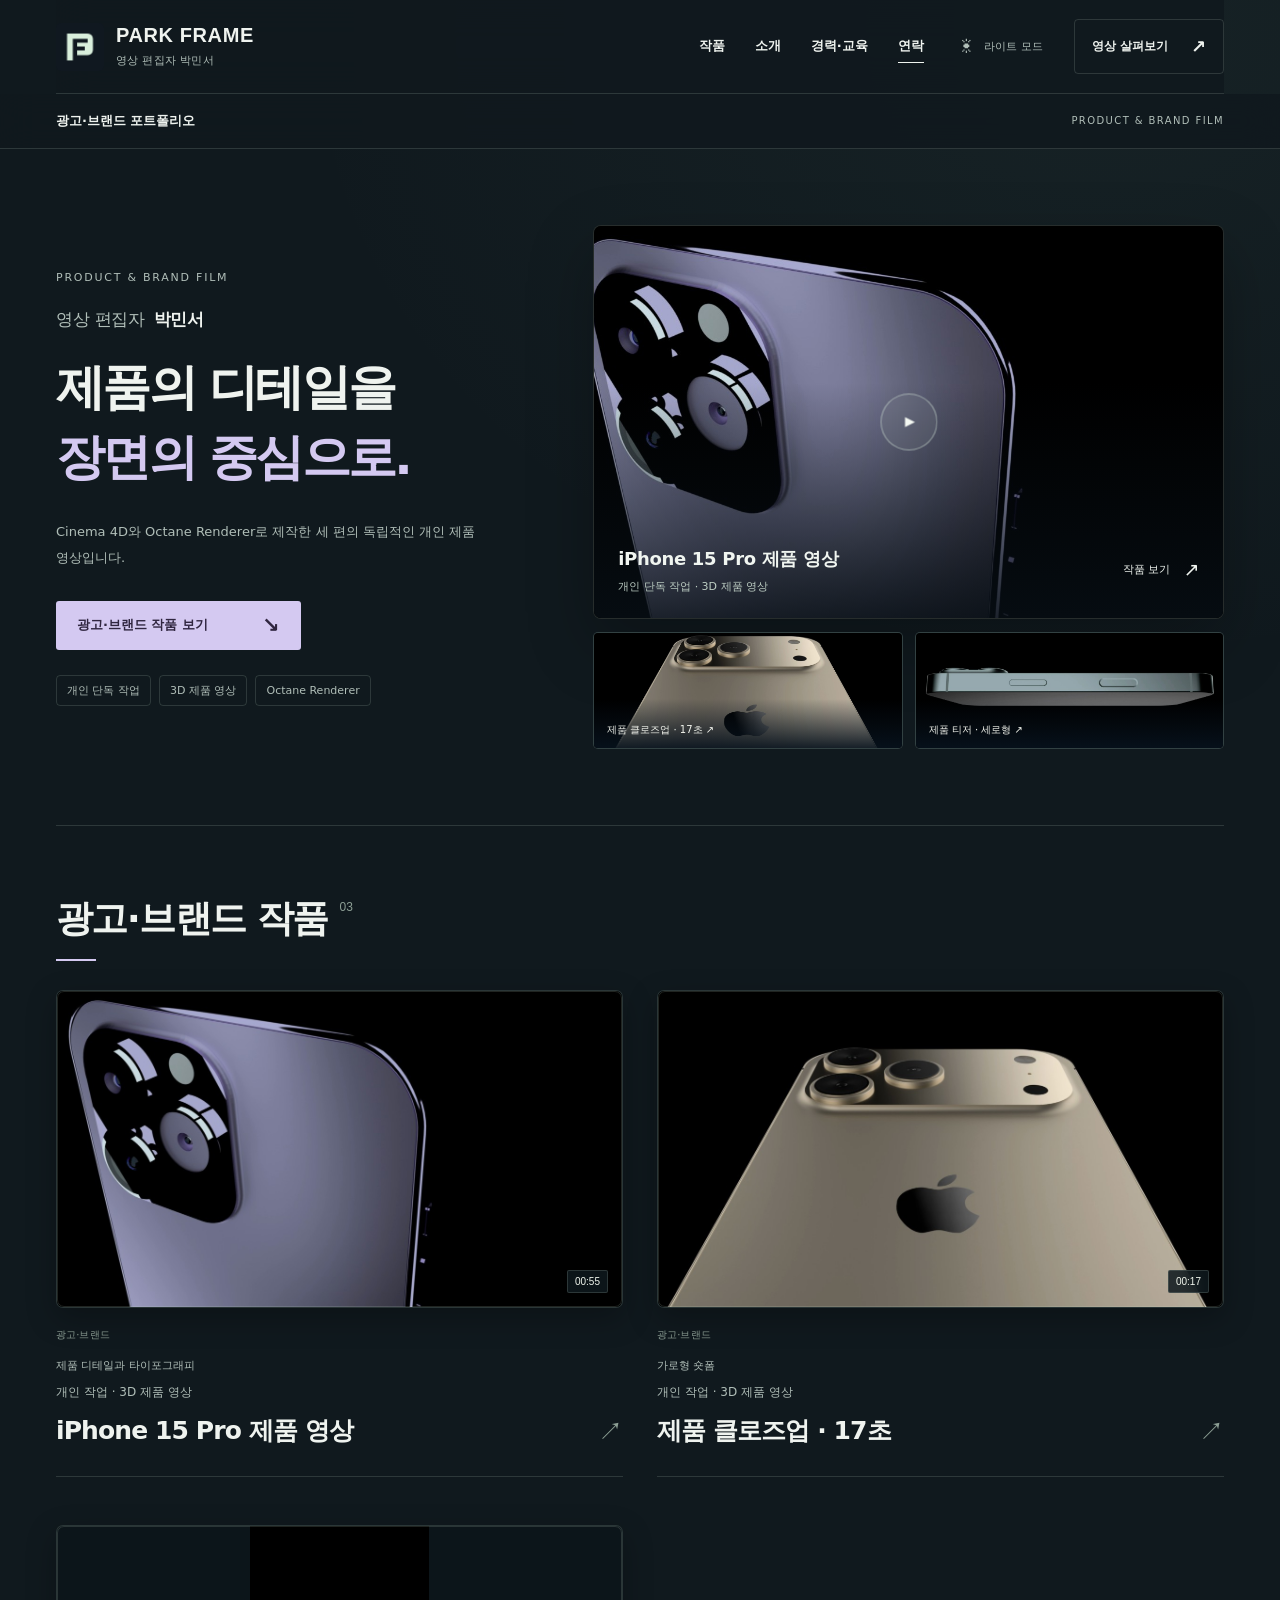
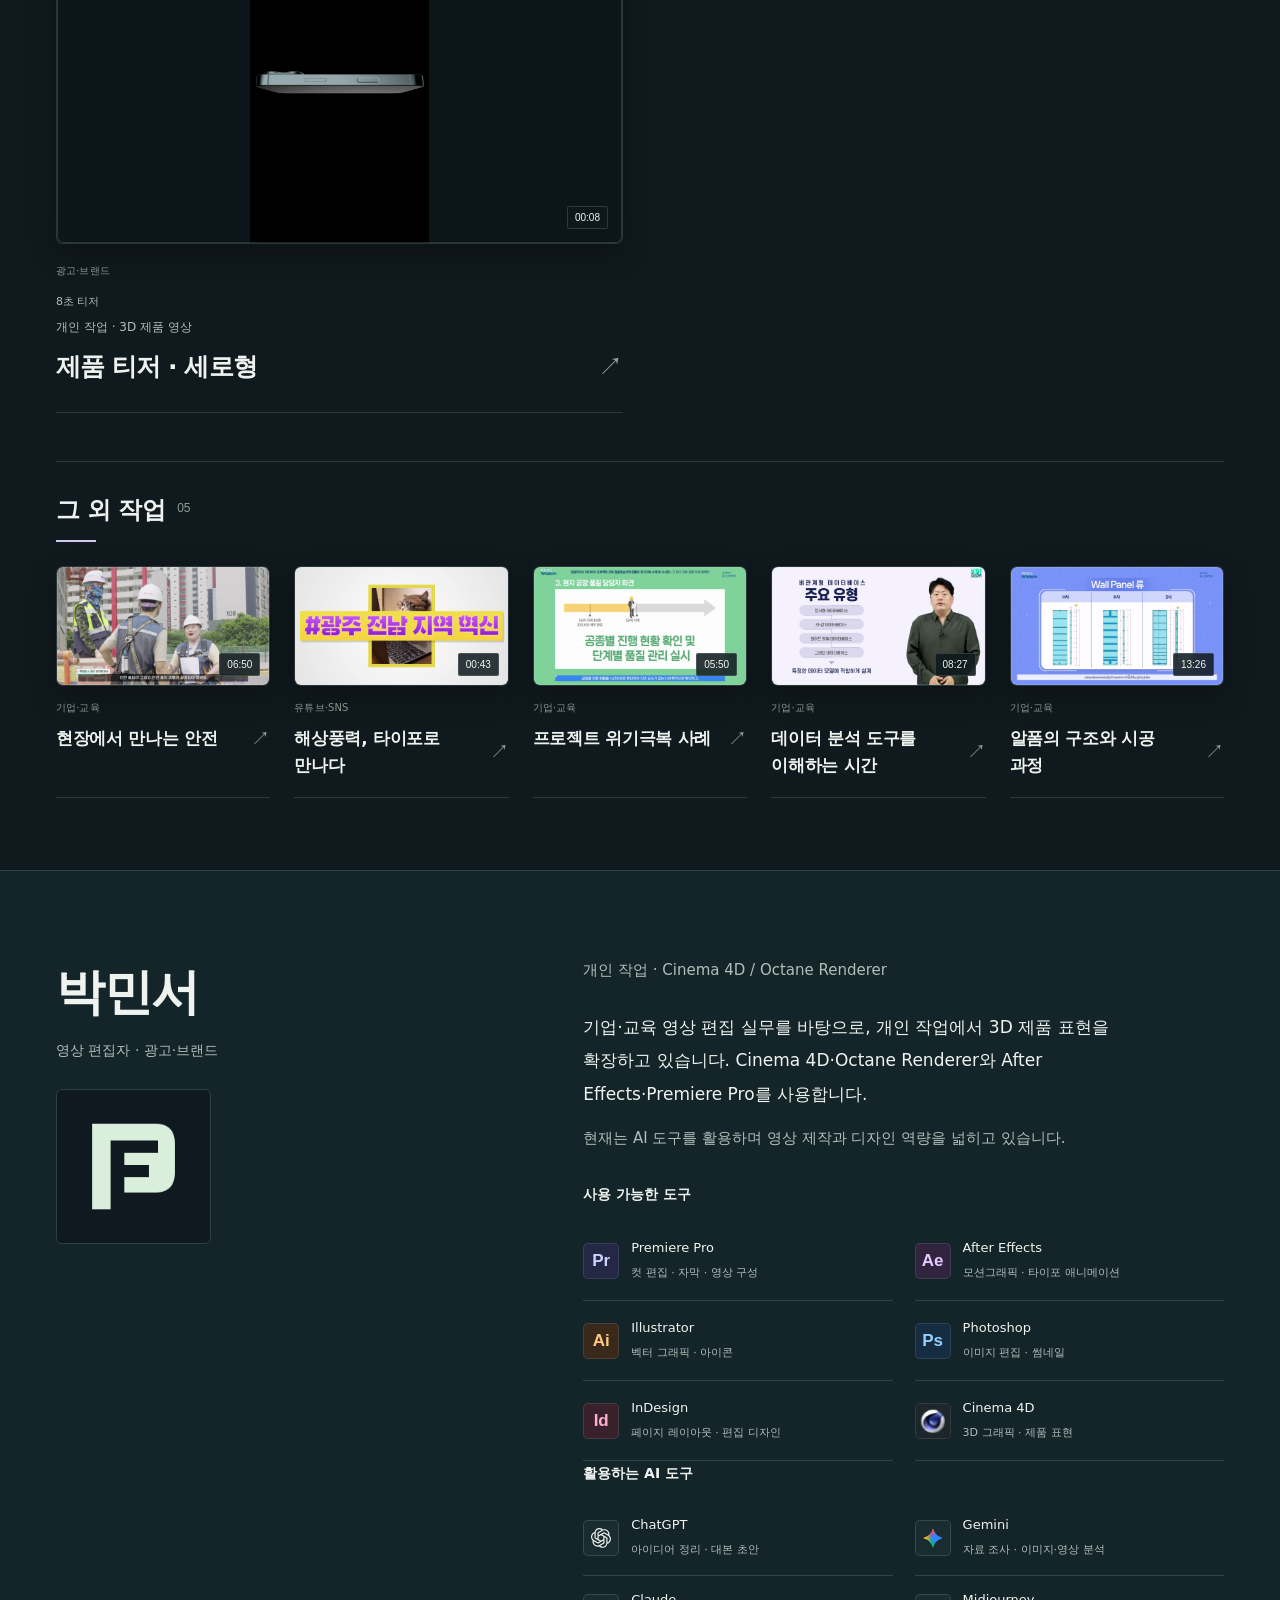
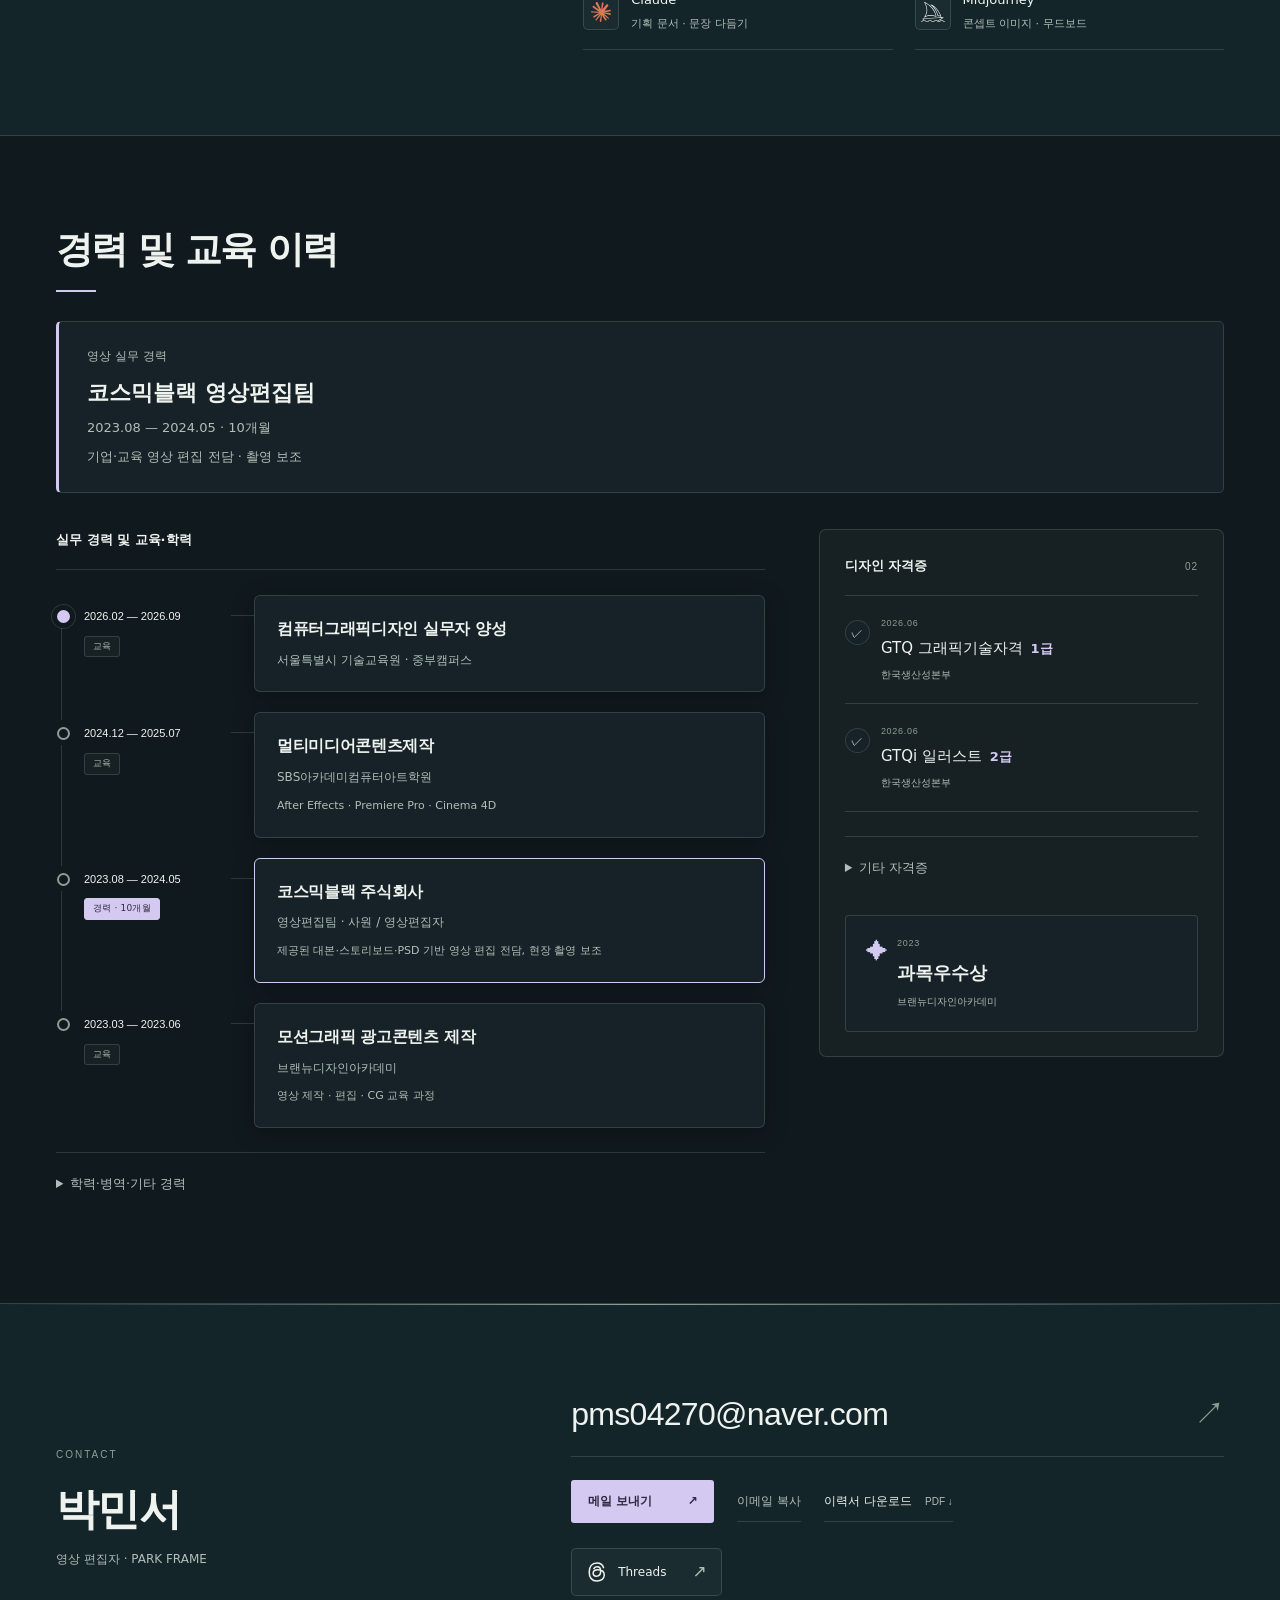
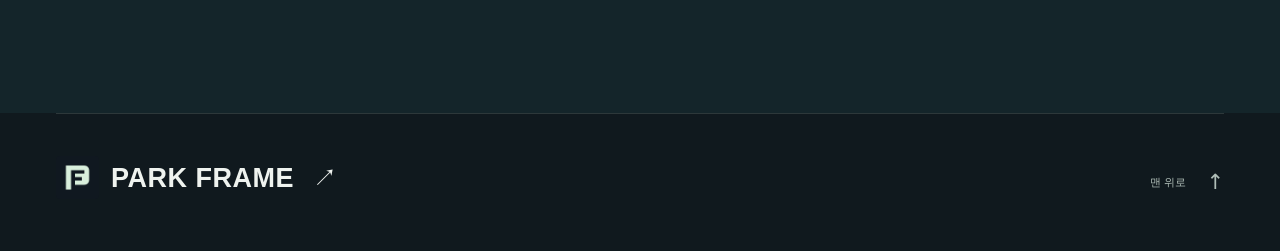
==== brand/index.html @ 66db7e73 "Update focused portfolios and verified media" ====
<!doctype html>
<html lang="ko" data-portfolio="brand">
<head>
  <meta charset="utf-8">
  <meta name="viewport" content="width=device-width,initial-scale=1">
  <meta name="robots" content="noindex,nofollow">
  <meta name="description" content="Cinema 4D와 Octane Renderer로 제작한 세 편의 독립적인 개인 제품 영상입니다.">
  <meta name="theme-color" content="#0e181e">
  <title>박민서 | 광고·브랜드 포트폴리오 — PARK FRAME</title>
  <link rel="icon" type="image/png" href="../assets/park-frame-logo.png">
  <script>
(()=>{try{const saved=localStorage.getItem('park-frame-theme');const theme=saved==='light'||saved==='dark'?saved:"dark";document.documentElement.dataset.theme=theme;document.documentElement.style.colorScheme=theme;}catch{document.documentElement.dataset.theme='dark';}})();
</script>
  <link rel="stylesheet" href="../style.css">
  <script src="../assets/hls.min.js" defer></script>
  
<style>
.edition-bar .shell{display:flex;align-items:center;justify-content:space-between;gap:18px;min-height:54px}.edition-bar strong{font-size:13px}.edition-bar p{margin:0;font-size:10px;letter-spacing:.14em;color:var(--muted)}.edition-bar .filter-row{display:contents}.edition-bar .filter-result{display:none}.edition-eyebrow{font-size:11px;letter-spacing:.16em;color:var(--muted);margin:0 0 18px}.edition-tags{display:flex;flex-wrap:wrap;gap:8px;margin:25px 0 0;padding:0;list-style:none}.edition-tags li{border:1px solid var(--line);border-radius:4px;font-size:11px;padding:5px 10px;color:var(--muted)}.header-cta{white-space:nowrap}
html[data-portfolio="corporate"]{--accent:#b8d8e9;--accent-ink:#19364b}html[data-portfolio="corporate"][data-theme="light"]{--accent:#285b7b;--accent-ink:#fff;--about:#e9eef0;--bg:#f6f7f6;--surface:#edf1f2;--raised:#e2eaed}.edition-corporate .hero{padding-block:64px}.edition-corporate .hero-main{aspect-ratio:16/10}.edition-corporate .hero-strip button{aspect-ratio:2.35}
html[data-portfolio="brand"]{--accent:#d4c9f1;--accent-ink:#302640}html[data-portfolio="brand"][data-theme="light"]{--accent:#61467b;--accent-ink:#fff}.edition-brand .hero{grid-template-columns:.9fr 1.2fr;padding-block:76px}.edition-brand .hero-main{aspect-ratio:16/10}.edition-brand .hero-strip button{aspect-ratio:2.65}.edition-brand .hero-copy h1{font-size:clamp(36px,4vw,62px)}
html[data-portfolio="social"]{--accent:#ffd2b4;--accent-ink:#402b22}html[data-portfolio="social"][data-theme="light"]{--accent:#94451f;--accent-ink:#fff}.edition-social .hero-visual{display:grid;grid-template-columns:minmax(0,1fr) minmax(0,.85fr);align-items:center;gap:18px}.edition-social .hero-main{aspect-ratio:9/16;max-height:590px}.edition-social .hero-image-caption{padding:15px;display:block}.edition-social .film-watch{display:none}.edition-social .hero-strip{display:grid;grid-template-columns:1fr;gap:18px;margin:0}.edition-social .hero-strip button{aspect-ratio:1.15}.edition-social .hero-strip button>span{font-size:11px}.edition-social .hero-copy h1{font-size:clamp(38px,4.3vw,64px)}
@media(max-width:760px){.edition-bar .shell{min-height:48px;gap:10px}.edition-bar strong{font-size:12px}.edition-bar p{font-size:8px;letter-spacing:.05em}.edition-corporate .hero,.edition-brand .hero{grid-template-columns:1fr;padding-block:34px;gap:30px}.edition-brand .hero-copy h1,.edition-social .hero-copy h1{font-size:clamp(33px,8.3vw,52px)}.edition-eyebrow{font-size:9px;margin-bottom:14px;letter-spacing:.1em}.edition-tags{margin-top:20px;gap:6px}.edition-tags li{font-size:10px;padding:4px 8px}.edition-social .hero-visual{gap:12px}.edition-social .hero-main{max-height:470px}.edition-social .hero-strip{gap:12px}.edition-social .hero-main .hero-image-caption #hero-film-title{font-size:13px}.edition-social .hero-main .film-caption-sub{font-size:10px}.edition-social .hero-strip button>span{font-size:10px;padding:9px}.edition-social .hero-image-caption{padding:11px}}

.edition-corporate .works,.edition-brand .works,.edition-social .works{padding-bottom:48px}.other-works{padding-bottom:72px;scroll-margin-top:170px}.other-works .section-heading{border-top:1px solid var(--line);padding-top:30px;margin-bottom:24px}.other-works h2{font-size:24px;letter-spacing:-.6px}.other-grid{display:grid;grid-template-columns:repeat(auto-fit,minmax(180px,1fr));gap:24px}.other-grid .work-card{padding-bottom:18px}.other-grid .card-title-row h3{font-size:17px;letter-spacing:-.3px;line-height:1.6}.other-grid .card-arrow{font-size:19px}.other-grid .card-project-label,.other-grid .card-credit{display:none}.other-grid .card-topline{margin:13px 0 8px}.other-grid .card-tags span{font-size:10px}.other-grid .card-duration{bottom:9px;right:9px}
@media(max-width:760px){.other-works{padding-bottom:44px}.other-works h2{font-size:22px}.other-grid{grid-template-columns:repeat(2,minmax(0,1fr));gap:22px 16px}.other-grid .card-title-row h3{font-size:15px}.other-grid .card-topline{margin-top:10px}.other-grid .card-tags{gap:6px}.other-grid .card-tags span{font-size:10px;letter-spacing:0}.other-grid .card-tags span+span{padding-left:6px}.other-grid .card-duration{font-size:9px;padding:2px 5px}.other-grid .card-watch{font-size:9px;padding:3px 6px;left:7px;bottom:7px}}
</style></head>
<body class="edition-brand">
  <div class="ambient-background" aria-hidden="true"><div class="ambient-glow glow-one"></div><div class="ambient-glow glow-two"></div><div class="background-grid"></div></div>
  <div class="page-progress" aria-hidden="true"></div>
  <a class="skip" href="#works">작품 목록으로 건너뛰기</a>
  <header class="header shell">
    <a class="brand" href="#top" aria-label="박민서 PARK FRAME 처음으로"><img class="brand-logo" src="../assets/park-frame-logo.png" alt="PARK FRAME 로고"><span>PARK FRAME<span class="brand-caption">영상 편집자 박민서</span></span></a>
    <nav aria-label="주 메뉴"><a href="#works">작품</a><a href="#about">소개</a><a href="#journey">경력·교육</a><a class="contact-nav" href="#contact">연락</a></nav>
    <button class="theme-toggle" id="theme-toggle" type="button" aria-label="라이트 모드로 전환" aria-pressed="false"><span class="theme-icon" aria-hidden="true">☀</span><span class="theme-label">라이트 모드</span></button>
    <a class="header-cta" href="#works">영상 살펴보기 <span aria-hidden="true">↗</span></a>
  </header>
  <main id="top">
<div class="audience-selector edition-bar"><div class="shell"><div class="filter-row"><strong>광고·브랜드 포트폴리오</strong><p>PRODUCT & BRAND FILM</p><span class="filter-result" id="filter-result" aria-live="polite" hidden></span></div></div></div>
    <section class="hero shell" aria-labelledby="hero-title">
      <div class="hero-copy">
        <p class="edition-eyebrow">PRODUCT & BRAND FILM</p><p class="creator-name">영상 편집자 <strong>박민서</strong></p>
        <h1 id="hero-title">제품의 디테일을<br><span class="accent">장면의 중심으로.</span></h1>
        <p class="hero-description">Cinema 4D와 Octane Renderer로 제작한 세 편의 독립적인 개인 제품 영상입니다.</p>
        <a class="primary-link" href="#works">광고·브랜드 작품 보기 <span aria-hidden="true">↘</span></a><ul class="edition-tags"><li>개인 단독 작업</li><li>3D 제품 영상</li><li>Octane Renderer</li></ul>
      </div>
      <div class="hero-visual">
        <button class="hero-main open-work" data-work="4" aria-label="iPhone 15 Pro 제품 영상 영상 열기">
          <img src="../assets/work-4.jpg" alt="iPhone 15 Pro 제품 영상 영상의 대표 장면" fetchpriority="high">
          <span class="image-corner tl"></span><span class="image-corner tr"></span><span class="image-corner bl"></span><span class="image-corner br"></span>
          <span class="hero-play" aria-hidden="true">▶</span>
          <span class="hero-image-caption"><span><span id="hero-film-title">iPhone 15 Pro 제품 영상</span><span class="film-caption-sub" id="hero-film-subtitle">개인 단독 작업 · 3D 제품 영상</span></span><span class="film-watch">작품 보기 <span aria-hidden="true">↗</span></span></span>
        </button>
        <div class="hero-strip">
          <button class="open-work" data-work="4" aria-label="iPhone 15 Pro 제품 영상 열기"><img src="../assets/work-4.jpg" alt="iPhone 15 Pro 제품 영상의 대표 장면"><span>iPhone 15 Pro 제품 영상 <span aria-hidden="true">↗</span></span></button>
          <button class="open-work" data-work="2" aria-label="데이터 분석 도구 교육 영상 열기"><img src="../assets/work-2.jpg" alt="강사 옆에 데이터베이스의 주요 유형을 설명하는 그래픽"><span>이해를 돕는 그래픽 <span aria-hidden="true">↗</span></span></button>
        </div>
      </div>
    </section>
    <section id="works" class="works shell" aria-labelledby="works-title">
      <div class="section-heading"><div><h2 id="works-title">작품<span class="heading-count">03</span></h2></div></div>

      <div class="work-grid" id="work-grid"></div>
      <noscript><p>작품 목록과 재생 기능을 이용하려면 브라우저에서 JavaScript를 켜주세요.</p></noscript>
    </section>
    <section id="other-works" class="other-works shell" aria-labelledby="other-title"><div class="section-heading"><h2 id="other-title">그 외 작업<span class="heading-count">05</span></h2></div><div class="other-grid" id="other-grid"></div></section><section class="about" id="about" aria-labelledby="about-title"><div class="shell about-layout"><div><h2 id="about-title">박민서<span class="profile-role">영상 편집자 · 광고·브랜드</span></h2><img class="profile-logo" src="../assets/park-frame-logo.png" alt="PARK FRAME 브랜드 로고"></div><div class="about-right"><p class="experience-label">개인 작업 · Cinema 4D / Octane Renderer</p><p class="profile-introduction">기업·교육 영상 편집 실무를 바탕으로, 개인 작업에서 3D 제품 표현을 확장하고 있습니다. Cinema 4D·Octane Renderer와 After Effects·Premiere Pro를 사용합니다.</p><p class="profile-development">현재는 AI 도구를 활용하며 영상 제작과 디자인 역량을 넓히고 있습니다.</p><div class="about-tool-row"><span>사용 가능한 도구</span></div><ul class="software-list" aria-label="사용 가능한 소프트웨어"><li><span class="software-icon pr" aria-hidden="true">Pr</span><span>Premiere Pro<small>컷 편집 · 자막 · 영상 구성</small></span></li><li><span class="software-icon ae" aria-hidden="true">Ae</span><span>After Effects<small>모션그래픽 · 타이포 애니메이션</small></span></li><li><span class="software-icon ai" aria-hidden="true">Ai</span><span>Illustrator<small>벡터 그래픽 · 아이콘</small></span></li><li><span class="software-icon ps" aria-hidden="true">Ps</span><span>Photoshop<small>이미지 편집 · 썸네일</small></span></li><li><span class="software-icon id" aria-hidden="true">Id</span><span>InDesign<small>페이지 레이아웃 · 편집 디자인</small></span></li><li><span class="software-icon c4d supplied-logo" aria-hidden="true"><img src="../assets/cinema-4d-logo.png" alt=""></span><span>Cinema 4D<small>3D 그래픽 · 제품 표현</small></span></li></ul><div class="about-tool-row"><span>활용하는 AI 도구</span></div><ul class="software-list ai-tools" aria-label="활용하는 AI 도구"><li><span class="software-icon ai-tool-logo openai" aria-hidden="true"><svg aria-hidden="true" focusable="false" fill="currentColor" fill-rule="evenodd" height="1em" style="flex:none;line-height:1" viewBox="0 0 24 24" width="1em" xmlns="http://www.w3.org/2000/svg"><path d="M9.205 8.658v-2.26c0-.19.072-.333.238-.428l4.543-2.616c.619-.357 1.356-.523 2.117-.523 2.854 0 4.662 2.212 4.662 4.566 0 .167 0 .357-.024.547l-4.71-2.759a.797.797 0 00-.856 0l-5.97 3.473zm10.609 8.8V12.06c0-.333-.143-.57-.429-.737l-5.97-3.473 1.95-1.118a.433.433 0 01.476 0l4.543 2.617c1.309.76 2.189 2.378 2.189 3.948 0 1.808-1.07 3.473-2.76 4.163zM7.802 12.703l-1.95-1.142c-.167-.095-.239-.238-.239-.428V5.899c0-2.545 1.95-4.472 4.591-4.472 1 0 1.927.333 2.712.928L8.23 5.067c-.285.166-.428.404-.428.737v6.898zM12 15.128l-2.795-1.57v-3.33L12 8.658l2.795 1.57v3.33L12 15.128zm1.796 7.23c-1 0-1.927-.332-2.712-.927l4.686-2.712c.285-.166.428-.404.428-.737v-6.898l1.974 1.142c.167.095.238.238.238.428v5.233c0 2.545-1.974 4.472-4.614 4.472zm-5.637-5.303l-4.544-2.617c-1.308-.761-2.188-2.378-2.188-3.948A4.482 4.482 0 014.21 6.327v5.423c0 .333.143.571.428.738l5.947 3.449-1.95 1.118a.432.432 0 01-.476 0zm-.262 3.9c-2.688 0-4.662-2.021-4.662-4.519 0-.19.024-.38.047-.57l4.686 2.71c.286.167.571.167.856 0l5.97-3.448v2.26c0 .19-.07.333-.237.428l-4.543 2.616c-.619.357-1.356.523-2.117.523zm5.899 2.83a5.947 5.947 0 005.827-4.756C22.287 18.339 24 15.84 24 13.296c0-1.665-.713-3.282-1.998-4.448.119-.5.19-.999.19-1.498 0-3.401-2.759-5.947-5.946-5.947-.642 0-1.26.095-1.88.31A5.962 5.962 0 0010.205 0a5.947 5.947 0 00-5.827 4.757C1.713 5.447 0 7.945 0 10.49c0 1.666.713 3.283 1.998 4.448-.119.5-.19 1-.19 1.499 0 3.401 2.759 5.946 5.946 5.946.642 0 1.26-.095 1.88-.309a5.96 5.96 0 004.162 1.713z"></path></svg></span><span>ChatGPT<small>아이디어 정리 · 대본 초안</small></span></li><li><span class="software-icon ai-tool-logo gemini-color" aria-hidden="true"><svg aria-hidden="true" focusable="false" height="1em" style="flex:none;line-height:1" viewBox="0 0 24 24" width="1em" xmlns="http://www.w3.org/2000/svg"><path d="M20.616 10.835a14.147 14.147 0 01-4.45-3.001 14.111 14.111 0 01-3.678-6.452.503.503 0 00-.975 0 14.134 14.134 0 01-3.679 6.452 14.155 14.155 0 01-4.45 3.001c-.65.28-1.318.505-2.002.678a.502.502 0 000 .975c.684.172 1.35.397 2.002.677a14.147 14.147 0 014.45 3.001 14.112 14.112 0 013.679 6.453.502.502 0 00.975 0c.172-.685.397-1.351.677-2.003a14.145 14.145 0 013.001-4.45 14.113 14.113 0 016.453-3.678.503.503 0 000-.975 13.245 13.245 0 01-2.003-.678z" fill="#3186FF"></path><path d="M20.616 10.835a14.147 14.147 0 01-4.45-3.001 14.111 14.111 0 01-3.678-6.452.503.503 0 00-.975 0 14.134 14.134 0 01-3.679 6.452 14.155 14.155 0 01-4.45 3.001c-.65.28-1.318.505-2.002.678a.502.502 0 000 .975c.684.172 1.35.397 2.002.677a14.147 14.147 0 014.45 3.001 14.112 14.112 0 013.679 6.453.502.502 0 00.975 0c.172-.685.397-1.351.677-2.003a14.145 14.145 0 013.001-4.45 14.113 14.113 0 016.453-3.678.503.503 0 000-.975 13.245 13.245 0 01-2.003-.678z" fill="url(#lobe-icons-gemini-0-_R_0_)"></path><path d="M20.616 10.835a14.147 14.147 0 01-4.45-3.001 14.111 14.111 0 01-3.678-6.452.503.503 0 00-.975 0 14.134 14.134 0 01-3.679 6.452 14.155 14.155 0 01-4.45 3.001c-.65.28-1.318.505-2.002.678a.502.502 0 000 .975c.684.172 1.35.397 2.002.677a14.147 14.147 0 014.45 3.001 14.112 14.112 0 013.679 6.453.502.502 0 00.975 0c.172-.685.397-1.351.677-2.003a14.145 14.145 0 013.001-4.45 14.113 14.113 0 016.453-3.678.503.503 0 000-.975 13.245 13.245 0 01-2.003-.678z" fill="url(#lobe-icons-gemini-1-_R_0_)"></path><path d="M20.616 10.835a14.147 14.147 0 01-4.45-3.001 14.111 14.111 0 01-3.678-6.452.503.503 0 00-.975 0 14.134 14.134 0 01-3.679 6.452 14.155 14.155 0 01-4.45 3.001c-.65.28-1.318.505-2.002.678a.502.502 0 000 .975c.684.172 1.35.397 2.002.677a14.147 14.147 0 014.45 3.001 14.112 14.112 0 013.679 6.453.502.502 0 00.975 0c.172-.685.397-1.351.677-2.003a14.145 14.145 0 013.001-4.45 14.113 14.113 0 016.453-3.678.503.503 0 000-.975 13.245 13.245 0 01-2.003-.678z" fill="url(#lobe-icons-gemini-2-_R_0_)"></path><defs><linearGradient gradientUnits="userSpaceOnUse" id="lobe-icons-gemini-0-_R_0_" x1="7" x2="11" y1="15.5" y2="12"><stop stop-color="#08B962"></stop><stop offset="1" stop-color="#08B962" stop-opacity="0"></stop></linearGradient><linearGradient gradientUnits="userSpaceOnUse" id="lobe-icons-gemini-1-_R_0_" x1="8" x2="11.5" y1="5.5" y2="11"><stop stop-color="#F94543"></stop><stop offset="1" stop-color="#F94543" stop-opacity="0"></stop></linearGradient><linearGradient gradientUnits="userSpaceOnUse" id="lobe-icons-gemini-2-_R_0_" x1="3.5" x2="17.5" y1="13.5" y2="12"><stop stop-color="#FABC12"></stop><stop offset=".46" stop-color="#FABC12" stop-opacity="0"></stop></linearGradient></defs></svg></span><span>Gemini<small>자료 조사 · 이미지·영상 분석</small></span></li><li><span class="software-icon ai-tool-logo claude-color" aria-hidden="true"><svg aria-hidden="true" focusable="false" height="1em" style="flex:none;line-height:1" viewBox="0 0 24 24" width="1em" xmlns="http://www.w3.org/2000/svg"><path d="M4.709 15.955l4.72-2.647.08-.23-.08-.128H9.2l-.79-.048-2.698-.073-2.339-.097-2.266-.122-.571-.121L0 11.784l.055-.352.48-.321.686.06 1.52.103 2.278.158 1.652.097 2.449.255h.389l.055-.157-.134-.098-.103-.097-2.358-1.596-2.552-1.688-1.336-.972-.724-.491-.364-.462-.158-1.008.656-.722.881.06.225.061.893.686 1.908 1.476 2.491 1.833.365.304.145-.103.019-.073-.164-.274-1.355-2.446-1.446-2.49-.644-1.032-.17-.619a2.97 2.97 0 01-.104-.729L6.283.134 6.696 0l.996.134.42.364.62 1.414 1.002 2.229 1.555 3.03.456.898.243.832.091.255h.158V9.01l.128-1.706.237-2.095.23-2.695.08-.76.376-.91.747-.492.584.28.48.685-.067.444-.286 1.851-.559 2.903-.364 1.942h.212l.243-.242.985-1.306 1.652-2.064.73-.82.85-.904.547-.431h1.033l.76 1.129-.34 1.166-1.064 1.347-.881 1.142-1.264 1.7-.79 1.36.073.11.188-.02 2.856-.606 1.543-.28 1.841-.315.833.388.091.395-.328.807-1.969.486-2.309.462-3.439.813-.042.03.049.061 1.549.146.662.036h1.622l3.02.225.79.522.474.638-.079.485-1.215.62-1.64-.389-3.829-.91-1.312-.329h-.182v.11l1.093 1.068 2.006 1.81 2.509 2.33.127.578-.322.455-.34-.049-2.205-1.657-.851-.747-1.926-1.62h-.128v.17l.444.649 2.345 3.521.122 1.08-.17.353-.608.213-.668-.122-1.374-1.925-1.415-2.167-1.143-1.943-.14.08-.674 7.254-.316.37-.729.28-.607-.461-.322-.747.322-1.476.389-1.924.315-1.53.286-1.9.17-.632-.012-.042-.14.018-1.434 1.967-2.18 2.945-1.726 1.845-.414.164-.717-.37.067-.662.401-.589 2.388-3.036 1.44-1.882.93-1.086-.006-.158h-.055L4.132 18.56l-1.13.146-.487-.456.061-.746.231-.243 1.908-1.312-.006.006z" fill="#D97757" fill-rule="nonzero"></path></svg></span><span>Claude<small>기획 문서 · 문장 다듬기</small></span></li><li><span class="software-icon ai-tool-logo midjourney" aria-hidden="true"><svg aria-hidden="true" focusable="false" fill="currentColor" fill-rule="evenodd" height="1em" style="flex:none;line-height:1" viewBox="0 0 24 24" width="1em" xmlns="http://www.w3.org/2000/svg"><path d="M22.369 17.676c-1.387 1.259-3.17 2.378-5.332 3.417.044.03.086.057.13.083l.018.01.019.012c.216.123.42.184.641.184.222 0 .426-.061.642-.184l.018-.011.019-.011c.14-.084.266-.178.492-.366l.178-.148c.279-.232.426-.342.625-.456.304-.174.612-.266.949-.266.337 0 .645.092.949.266l.023.014c.188.109.334.219.602.442l.178.148c.221.184.346.278.483.36l.028.017.018.01c.21.12.407.181.62.185h.022a.31.31 0 110 .618c-.337 0-.645-.092-.95-.266a3.137 3.137 0 01-.09-.054l-.022-.014-.022-.013-.02-.014a5.356 5.356 0 01-.49-.377l-.159-.132a3.836 3.836 0 00-.483-.36l-.027-.017-.019-.01a1.256 1.256 0 00-.641-.185c-.222 0-.426.061-.641.184l-.02.011-.018.011c-.14.084-.266.178-.492.366l-.158.132a5.125 5.125 0 01-.51.39l-.022.014-.022.014-.09.054a1.868 1.868 0 01-.95.266c-.337 0-.644-.092-.949-.266a3.137 3.137 0 01-.09-.054l-.022-.014-.022-.013-.026-.017a4.881 4.881 0 01-.425-.325.308.308 0 01-.12-.1l-.098-.081a3.836 3.836 0 00-.483-.36l-.027-.017-.019-.01a1.256 1.256 0 00-.641-.185c-.222 0-.426.061-.642.184l-.018.011-.019.011c-.14.084-.266.178-.492.366l-.158.132a5.125 5.125 0 01-.51.39l-.023.014-.022.014-.09.054A1.868 1.868 0 0112 22c-.337 0-.645-.092-.949-.266a3.137 3.137 0 01-.09-.054l-.022-.014-.022-.013-.021-.014a5.356 5.356 0 01-.49-.377l-.158-.132a3.836 3.836 0 00-.483-.36l-.028-.017-.018-.01a1.256 1.256 0 00-.642-.185c-.221 0-.425.061-.641.184l-.019.011-.018.011c-.141.084-.266.178-.492.366l-.158.132a5.125 5.125 0 01-.511.39l-.022.014-.022.014-.09.054a1.868 1.868 0 01-.986.264c-.746-.09-1.319-.38-1.89-.866l-.035-.03c-.047-.041-.118-.106-.192-.174l-.196-.181-.107-.1-.011-.01a1.531 1.531 0 00-.336-.253.313.313 0 00-.095-.03h-.005c-.119.022-.238.059-.361.11a.308.308 0 01-.077.061l-.008.005a.309.309 0 01-.126.034 5.66 5.66 0 00-.774.518l-.416.324-.055.043a6.542 6.542 0 01-.324.236c-.305.207-.552.315-.8.315a.31.31 0 01-.01-.618h.01c.09 0 .235-.062.438-.198l.04-.027c.077-.054.163-.117.27-.199l.385-.301.06-.047c.268-.206.506-.373.73-.505l-.633-1.21a.309.309 0 01.254-.451l20.287-1.305a.309.309 0 01.228.537zm-1.118.14L2.369 19.03l.423.809c.128-.045.256-.078.388-.1a.31.31 0 01.052-.005c.132 0 .26.032.386.093.153.073.294.179.483.35l.016.015.092.086.144.134.097.089c.065.06.125.114.16.144.485.418.948.658 1.554.736h.011a1.25 1.25 0 00.6-.172l.021-.011.019-.011.018-.011c.141-.084.266-.178.492-.366l.178-.148c.279-.232.426-.342.625-.456.305-.174.612-.266.95-.266.336 0 .644.092.948.266l.023.014c.188.109.335.219.603.442l.177.148c.222.184.346.278.484.36l.027.017.019.01c.215.124.42.185.641.185.222 0 .426-.061.641-.184l.019-.011.018-.011c.141-.084.267-.178.493-.366l.177-.148c.28-.232.427-.342.626-.456.304-.174.612-.266.949-.266.337 0 .644.092.949.266l.025.015c.187.109.334.22.603.443 1.867-.878 3.448-1.811 4.73-2.832l.02-.016zM3.653 2.026C6.073 3.06 8.69 4.941 10.8 7.258c2.46 2.7 4.109 5.828 4.637 9.149a.31.31 0 01-.421.335c-2.348-.945-4.54-1.258-6.59-1.02-1.739.2-3.337.792-4.816 1.703-.294.182-.62-.182-.405-.454 1.856-2.355 2.581-4.99 2.343-7.794-.195-2.292-1.031-4.61-2.284-6.709a.31.31 0 01.388-.442zM10.04 4.45c1.778.543 3.892 2.102 5.782 4.243 1.984 2.248 3.552 4.934 4.347 7.582a.31.31 0 01-.401.38l-.022-.01-.386-.154a10.594 10.594 0 00-.291-.112l-.016-.006c-.68-.247-1.199-.291-1.944-.101a.31.31 0 01-.375-.218C15.378 11.123 13.073 7.276 9.775 5c-.291-.201-.072-.653.266-.55zM4.273 2.996l.008.015c1.028 1.94 1.708 4.031 1.885 6.113.213 2.513-.31 4.906-1.673 7.092l-.02.031.003-.001c1.198-.581 2.47-.969 3.825-1.132l.055-.006c1.981-.23 4.083.029 6.309.837l.066.025-.007-.039c-.593-2.95-2.108-5.737-4.31-8.179l-.07-.078c-1.785-1.96-3.944-3.6-6.014-4.65l-.057-.028zm7.92 3.238l.048.048c2.237 2.295 3.885 5.431 4.974 9.191l.038.132.022-.004c.71-.133 1.284-.063 1.963.18l.027.01.066.024.046.018-.025-.073c-.811-2.307-2.208-4.62-3.936-6.594l-.058-.065c-1.02-1.155-2.103-2.132-3.15-2.856l-.015-.011z"></path></svg></span><span>Midjourney<small>콘셉트 이미지 · 무드보드</small></span></li></ul></div></div></section>

    <section id="journey" class="journey shell" aria-labelledby="journey-title">
      <div class="section-heading"><div><h2 id="journey-title">경력 및 교육 이력</h2></div></div>
<div class="experience-summary"><span>영상 실무 경력</span><strong>코스믹블랙 영상편집팀</strong><p>2023.08 — 2024.05 · 10개월</p><p>기업·교육 영상 편집 전담 · 촬영 보조</p></div>
      <div class="journey-layout">
        <div class="timeline-column"><h3 class="journey-group-title">실무 경력 및 교육·학력</h3>
          <ol class="career-timeline">
            <li><div class="timeline-date">2026.02 — 2026.09<span class="journey-tag">교육</span></div><div class="timeline-content"><h4>컴퓨터그래픽디자인 실무자 양성</h4><p class="timeline-organization">서울특별시 기술교육원 · 중부캠퍼스</p></div></li>
            <li><div class="timeline-date">2024.12 — 2025.07<span class="journey-tag">교육</span></div><div class="timeline-content"><h4>멀티미디어콘텐츠제작</h4><p class="timeline-organization">SBS아카데미컴퓨터아트학원</p><p>After Effects · Premiere Pro · Cinema 4D</p></div></li>

            <li class="career-featured"><div class="timeline-date">2023.08 — 2024.05<span class="journey-tag work-tag">경력 · 10개월</span></div><div class="timeline-content"><h4>코스믹블랙 주식회사</h4><p class="timeline-organization">영상편집팀 · 사원 / 영상편집자</p><p>제공된 대본·스토리보드·PSD 기반 영상 편집 전담, 현장 촬영 보조</p></div></li>
            <li><div class="timeline-date">2023.03 — 2023.06<span class="journey-tag">교육</span></div><div class="timeline-content"><h4>모션그래픽 광고콘텐츠 제작</h4><p class="timeline-organization">브랜뉴디자인아카데미</p><p>영상 제작 · 편집 · CG 교육 과정</p></div></li>
          </ol>
<details class="secondary-history"><summary>학력·병역·기타 경력</summary><ol class="career-timeline secondary-timeline"><li><div class="timeline-date">2021.01 — 2022.07<span class="journey-tag">병역</span></div><div class="timeline-content"><h4>육군 병장 전역</h4></div></li><li><div class="timeline-date">2020<span class="journey-tag">학력</span></div><div class="timeline-content"><h4>용산공업고등학교 졸업</h4></div></li><li><div class="timeline-date">2018.02 — 2020.02<span class="journey-tag work-tag">경력</span></div><div class="timeline-content"><h4>하이버스</h4><p class="timeline-organization">품질관리팀 · 사원</p><p>검증 업무</p></div></li></ol></details>
        </div>
        <aside class="credentials" aria-label="자격증과 수상">
          <h3 class="journey-group-title">디자인 자격증 <span>02</span></h3>
          <ul class="credential-list">
            <li><span class="credential-date">2026.06</span><h4>GTQ 그래픽기술자격 <strong>1급</strong></h4><p>한국생산성본부</p></li>
            <li><span class="credential-date">2026.06</span><h4>GTQi 일러스트 <strong>2급</strong></h4><p>한국생산성본부</p></li>
</ul>
          <details class="secondary-history"><summary>기타 자격증</summary><ul class="credential-list">            <li><span class="credential-date">2022.10</span><h4>2종보통운전면허</h4><p>경찰청 · 운전면허시험관리단</p></li>
            <li><span class="credential-date">2019.07</span><h4>전자기능사</h4><p>한국산업인력공단</p></li>
          </ul></details><div class="award-card"><p class="award-year">2023</p><h4>과목우수상</h4><p>브랜뉴디자인아카데미</p></div>
        </aside>
      </div>
    </section>

    <section id="contact" class="contact-section" aria-labelledby="contact-title"><div class="shell contact-layout"><div><p class="contact-label">CONTACT</p><h2 id="contact-title">박민서</h2><p class="contact-role">영상 편집자 · PARK FRAME</p></div><div class="contact-details"><a class="contact-email" id="contact-email" href="mailto:pms04270@naver.com">pms04270@naver.com<span aria-hidden="true">↗</span></a><div class="contact-actions"><a class="contact-mail-button" href="mailto:pms04270@naver.com">메일 보내기 <span aria-hidden="true">↗</span></a><button type="button" id="copy-email">이메일 복사</button><a class="resume-download" href="../assets/park-minseo-resume.pdf" download="박민서_이력서.pdf">이력서 다운로드 <span>PDF ↓</span></a></div><a class="threads-link" href="https://www.threads.com/@pms__0427__?hl=ko" target="_blank" rel="noopener noreferrer" aria-label="박민서 Threads 프로필 새 탭에서 열기"><svg viewBox="0 0 24 24" width="22" height="22" fill="none" aria-hidden="true"><path d="M19.1 7.2C18 3.9 15.6 2.2 12 2.2c-5.5 0-8.5 3.6-8.5 9.8s3 9.8 8.5 9.8c4.6 0 7.9-2.6 7.9-6.4 0-3.7-3-5.8-7-5.8-3 0-5.1 1.6-5.1 3.8 0 2 1.5 3.2 3.6 3.2 3.2 0 4.6-2.2 4.6-5.7 0-3-1.3-4.6-3.8-4.6-1.5 0-2.8.7-3.6 1.9" stroke="currentColor" stroke-width="1.65" stroke-linecap="round" stroke-linejoin="round"/></svg><span>Threads</span><span class="social-arrow" aria-hidden="true">↗</span></a><p id="contact-status" class="contact-status" role="status" aria-live="polite"></p></div></div></section>
  </main>
  <footer class="shell footer"><div><a class="footer-brand" href="#top"><img class="footer-logo" src="../assets/park-frame-logo.png" alt="PARK FRAME 로고">PARK FRAME<span aria-hidden="true">↗</span></a></div><a href="#top" class="back-top">맨 위로 <span aria-hidden="true">↑</span></a></footer>
  <dialog id="work-dialog" aria-labelledby="dialog-title">
    <div class="dialog-toolbar"><span>작품 상세</span><button class="dialog-close" aria-label="작품 닫기">닫기 <span aria-hidden="true">✕</span></button></div>
    <div id="scene-shortcuts" class="scene-shortcuts" aria-label="대표 장면 바로가기" hidden></div>
    <div class="player-wrap"><video id="player" controls playsinline preload="none" controlslist="nodownload"></video></div>
    <div class="dialog-body"><div class="dialog-categories" id="dialog-categories"></div><h2 id="dialog-title"></h2><p class="dialog-subtitle" id="dialog-subtitle"></p><p class="dialog-description" id="dialog-description"></p><dl class="project-info" id="project-info"></dl><p class="video-status" id="video-status" role="status"></p><div class="dialog-navigation"><button id="previous-work">← 이전 작품</button><span id="dialog-position"></span><button id="next-work">다음 작품 →</button></div></div>
  </dialog>
<script>
'use strict';
const edition="brand";
const categories={corporate:'기업·교육',brand:'광고·브랜드',social:'유튜브·SNS'};
const works=[
 {id:6,title:'현장에서 만나는 안전',subtitle:'포스코이앤씨 · 안전 부동산 콘셉 영상',categories:['corporate'],duration:'06:50',format:'가로형 · 3840 × 2160',summary:'대화와 현장 방문, 체험 장면으로 안전 활동을 소개하는 기업 영상.',description:'포스코이앤씨의 건설 현장 안전 활동을 소개하는 콘텐츠입니다. 공사현장 촬영을 보조하고, 제공된 PSD 디자인을 활용해 영상 편집을 단독으로 담당했습니다.'},
 {id:4,title:'iPhone 15 Pro 제품 영상',subtitle:'제품 디테일과 타이포그래피',categories:['brand'],duration:'00:55',format:'가로형 · 1920 × 1080',summary:'어두운 배경과 금속성 질감, 다양한 제품 각도로 구성한 광고 형식의 영상.',description:'제품의 질감과 디테일을 보여주는 개인 3D 제품 영상입니다. Cinema 4D와 Octane Renderer를 사용하고, After Effects·Premiere Pro로 영상 작업을 진행했습니다.'},
 {id:1,title:'해상풍력, 타이포로 만나다',subtitle:'IU-GJ · 해상풍력발전기 샘플',categories:['social'],duration:'00:43',format:'가로형 · 1920 × 1080',summary:'큰 한글 타이포와 이미지, 해시태그를 활용한 SNS형 샘플 영상.',description:'풍력발전기 이미지와 질문형 문구에서 시작해 강조 타이포, 밈 이미지, 지역 관련 문구를 배치한 구성입니다. 밝은 바탕과 짙은 남색 화면, 노랑·분홍 강조색을 사용하는 표현을 확인할 수 있습니다.'},
 {id:7,title:'프로젝트 위기극복 사례',subtitle:'포스코이앤씨 · 방글라데시 마타바리 프로젝트',categories:['corporate'],duration:'05:50',format:'가로형 · 1920 × 1080',summary:'자재 유실 위기부터 대응과 공사 성과까지, 문제 해결 과정을 소개하는 사례 영상.',description:'방글라데시 마타바리 프로젝트의 위기 대응 과정을 소개하는 기업 사례 영상입니다. 제공받은 대본·스토리보드·PSD 디자인을 바탕으로 영상 편집을 전담했습니다.'},
 {id:2,title:'데이터 분석 도구를 이해하는 시간',subtitle:'자우미디어 · 알쏭달쏭 데이터 분석 도구, 모두 담았어!',categories:['corporate'],duration:'08:27',format:'가로형 · 1920 × 1080',summary:'강사 화면과 개념 그래픽으로 데이터베이스의 특징을 설명하는 교육 영상.',description:'강사 설명과 그래픽으로 데이터베이스 개념을 전달하는 교육 영상입니다. 제공받은 대본·스토리보드·PSD 디자인을 바탕으로 영상 편집을 전담했습니다.'},
 {id:8,title:'알폼의 구조와 시공 과정',subtitle:'포스코이앤씨 · 마인드셋 알폼',categories:['corporate'],duration:'13:26',format:'가로형 · 1920 × 1080',summary:'주요 부재부터 설치·마감·해체까지, 공정을 도식으로 풀어낸 기술 교육 영상.',description:'알폼의 구조와 시공 과정을 설명하는 기술 교육 영상입니다. 제공받은 대본·스토리보드·PSD 디자인을 바탕으로 영상 편집을 전담했습니다.'},
 {id:3,title:'제품 클로즈업 · 17초',subtitle:'가로형 숏폼',categories:['brand','social'],duration:'00:17',format:'가로형 · 1920 × 1080',summary:'제품 실루엣과 디테일, 짧은 문구로 구성한 17초 제품 영상.',description:'제품의 후면과 카메라, 측면을 짧은 길이 안에 담은 가로형 영상입니다. 후반에는 제품명과 슬로건, 로고 화면이 이어집니다.'},
 {id:5,title:'제품 티저 · 세로형',subtitle:'8초 티저',categories:['brand','social'],duration:'00:08',format:'세로형 · 1080 × 1920',portrait:true,summary:'제품 디테일과 간결한 문구를 담은 짧은 세로형 티저.',description:'세로 화면 안에서 어두운 제품 디테일과 제품명, 로고를 순서대로 보여주는 짧은 영상입니다.'}
];
works.forEach(work=>{
 work.tools=['Premiere Pro','After Effects'];
 work.production=null;work.role=null;work.collaboration=null;work.sources=null;
});
Object.assign(works.find(work=>work.id===6),{
 production:'포스코이앤씨 의뢰 · 코스믹블랙 제작',
 role:'공사현장 촬영 보조 · 영상 편집 단독 담당',
 collaboration:'기존 기획을 바탕으로 촬영 현장에서 PD·작가와 편집 방향 협의',
 sources:'제공받은 PSD 디자인 활용'
});
// Confirmed by the portfolio owner on 2026-10-20.
[8,7,2].forEach(id=>Object.assign(works.find(work=>work.id===id),{
 production:'코스믹블랙 재직 중 진행한 수주 작업',
 role:'영상 편집 전담',
 sources:'제공받은 대본 · 스토리보드 · PSD 디자인 활용'
}));
[4,3,5].forEach(id=>Object.assign(works.find(work=>work.id===id),{
 production:'독립 개인 프로젝트',
 role:'3D 제품 영상 제작 · 영상 편집',
 collaboration:'개인 단독 작업',
 tools:['Premiere Pro','After Effects','Cinema 4D','Octane Renderer']
}));
Object.assign(works.find(work=>work.id===1),{
 production:'해상풍력 콘텐츠 예고편 · 외주 작업',
 role:'제공된 디자인·스토리보드를 바탕으로 영상 편집',
 sources:'제공받은 디자인 · 스토리보드 활용',
 description:'해상풍력 콘텐츠를 예고편 형식으로 소개하는 외주 영상입니다. 큰 타이포그래피와 이미지, 해시태그를 활용해 내용을 전달합니다.'
});
// Owner-confirmed: separate personal projects; shared corporate editing approach.
[8,7,2].forEach(id=>Object.assign(works.find(work=>work.id===id),{
 process:'스토리보드를 작성한 작가와 소통하며 편집을 진행했습니다. 납기를 고려해 작업하고, 내용을 읽기 쉽도록 가독성에 중점을 두었습니다.'
}));
const scenePoints={
 6:[{time:50,label:'대화 장면'},{time:110,label:'현장 안전표지'},{time:150,label:'안전 자료 소개'}],
 2:[{time:90,label:'강사와 설명 그래픽'},{time:160,label:'유형별 키워드'},{time:200,label:'개념 타이포그래피'}],
 7:[{time:60,label:'위기 상황 설명'},{time:120,label:'대응 방안 도식'},{time:180,label:'단계별 대응 과정'}],
 8:[{time:250,label:'장점 정리'},{time:380,label:'부재 도면 설명'},{time:450,label:'슬래브 패널 설명'}]
};
let pendingScene=null;
function sceneTime(t){return String(Math.floor(t/60)).padStart(2,'0')+':'+String(t%60).padStart(2,'0');}
function renderScenes(id){
 const box=document.querySelector('#scene-shortcuts');const points=scenePoints[id]||[];
 box.hidden=!points.length;
 box.innerHTML=points.length?'<p>대표 장면 <span>선택한 시점으로 이동</span></p><div>'+[{time:0,label:'처음부터'},...points].map(point=>`<button type="button" data-scene="${point.time}"><span>${sceneTime(point.time)}</span>${point.label}</button>`).join('')+'</div>':'';
}
function seekScene(time){
 if(!currentId||![0,...(scenePoints[currentId]||[]).map(p=>p.time)].includes(time))return;
 if(player.readyState<1){pendingScene={id:currentId,time};return;}
 pendingScene=null;player.pause();player.currentTime=Number.isFinite(player.duration)?Math.min(time,Math.max(0,player.duration-.1)):time;
 status.textContent=sceneTime(time)+' 위치로 이동했습니다. 재생 버튼으로 시청하세요.';
}
function projectDetails(work){
 const rows=[['프로젝트',work.production],['담당 작업',work.role],['협업',work.collaboration],['제공 자료',work.sources],['작업 과정',work.process],['사용 툴',work.tools.join(' · ')]];
 return rows.filter(([,value])=>value).map(([label,value])=>`<div class="project-credit"><dt>${label}</dt><dd>${value}</dd></div>`).join('');
}
const grid=document.querySelector('#work-grid');
grid.innerHTML=works.filter(work=>work.categories.includes(edition)).map((work,index)=>`<article class="work-card" data-work-id="${work.id}"><button class="card-button open-work" data-work="${work.id}" aria-label="${work.title} 작품 열기"><div class="card-image ${work.portrait?'portrait':''}"><img src="../assets/work-${work.id}.jpg" alt="${work.title} 영상의 대표 장면" loading="lazy"><span class="card-watch" aria-hidden="true">▶ 영상 보기</span><span class="card-duration">${work.duration}</span></div><div class="card-topline"><div class="card-tags">${(work.categories.includes(edition)?[edition]:work.categories).map(cat=>`<span>${categories[cat]}</span>`).join('')}</div></div><p class="card-project-label">${work.subtitle}</p><p class="card-credit">${[4,3,5].includes(work.id)?"개인 작업 · 3D 제품 영상":work.id===6?"회사 작업 · 촬영 보조·단독 편집":work.id===1?"외주 작업 · 영상 편집":"회사 작업 · 영상 편집 전담"}</p><div class="card-title-row"><h3>${work.title}</h3><span class="card-arrow" aria-hidden="true">↗</span></div></button></article>`).join('');
document.querySelector('#other-grid').innerHTML=works.filter(work=>!work.categories.includes(edition)).map((work,index)=>`<article class="work-card" data-work-id="${work.id}"><button class="card-button open-work" data-work="${work.id}" aria-label="${work.title} 작품 열기"><div class="card-image ${work.portrait?'portrait':''}"><img src="../assets/work-${work.id}.jpg" alt="${work.title} 영상의 대표 장면" loading="lazy"><span class="card-watch" aria-hidden="true">▶ 영상 보기</span><span class="card-duration">${work.duration}</span></div><div class="card-topline"><div class="card-tags">${(work.categories.includes(edition)?[edition]:work.categories).map(cat=>`<span>${categories[cat]}</span>`).join('')}</div></div><p class="card-project-label">${work.subtitle}</p><p class="card-credit">${[4,3,5].includes(work.id)?"개인 작업 · 3D 제품 영상":work.id===6?"회사 작업 · 촬영 보조·단독 편집":work.id===1?"외주 작업 · 영상 편집":"회사 작업 · 영상 편집 전담"}</p><div class="card-title-row"><h3>${work.title}</h3><span class="card-arrow" aria-hidden="true">↗</span></div></button></article>`).join('');
const portfolioViews={
 all:{order:[6,4,2,7,8,1,3,5],featured:[6,4,2],headline:'정보는 명확하게.<br>장면은 <span class="accent">인상 깊게.</span>',intro:'기업·교육 영상 편집 실무 경험을 바탕으로, 3D 제품 영상까지 제작합니다.',caption:'촬영 보조 · 단독 편집',heading:'작품'},
 corporate:{order:[2,8,7,6],featured:[2,8,7],headline:'복잡한 정보도<br><span class="accent">이해하기 쉽게.</span>',intro:'제공된 대본·디자인을 바탕으로 편집한 기업·교육 영상',caption:'교육 콘텐츠 · 영상 편집 전담',heading:'기업·교육 작품'},
 brand:{order:[4,3,5],featured:[4,3,5],headline:'제품의 디테일을<br><span class="accent">인상 깊게.</span>',intro:'Cinema 4D · Octane Renderer를 활용한 개인 제품 영상',caption:'개인 작업 · 3D 제품 영상',heading:'광고·브랜드 작품'},
 social:{order:[1,3,5],featured:[1,3,5],headline:'짧은 장면에<br><span class="accent">분명한 인상을.</span>',intro:'타이포그래피 예고편과 짧은 제품 영상',caption:'외주 예고편 · 영상 편집',heading:'유튜브·SNS 작품'}
};
Object.assign(portfolioViews[edition],{"headline": "제품의 디테일을<br><span class=\"accent\">장면의 중심으로.</span>", "intro": "Cinema 4D와 Octane Renderer로 제작한 세 편의 독립적인 개인 제품 영상입니다.", "caption": "개인 단독 작업 · 3D 제품 영상", "featured": [4, 3, 5]});
function workImage(id){return `../assets/work-${id}.jpg`;}
function updatePortfolioView(){
 const view=portfolioViews[selectedCategory];
 document.querySelector('#hero-title').innerHTML=view.headline;
 document.querySelector('.hero-description').textContent=view.intro;
 const main=works.find(work=>work.id===view.featured[0]);const mainButton=document.querySelector('.hero-main');
 mainButton.dataset.work=String(main.id);mainButton.setAttribute('aria-label',main.title+' 작품 열기');
 document.querySelector('.hero-main img').src=workImage(main.id);document.querySelector('.hero-main img').alt=main.title+' 영상의 대표 장면';
 document.querySelector('#hero-film-title').textContent=main.title;document.querySelector('#hero-film-subtitle').textContent=view.caption;
 document.querySelectorAll('.hero-strip button').forEach((button,index)=>{
  const work=works.find(item=>item.id===view.featured[index+1]);button.dataset.work=String(work.id);button.setAttribute('aria-label',work.title+' 작품 열기');
  const image=button.querySelector('img');image.src=workImage(work.id);image.alt=work.title+' 영상의 대표 장면';button.querySelector('span').textContent=work.title+' ↗';
 });
 const list=visibleWorks();document.querySelector('#works-title').innerHTML=view.heading+'<span class="heading-count">'+String(list.length).padStart(2,'0')+'</span>';
 if(typeof grid.appendChild==='function'){
  const cards=Array.from(document.querySelectorAll('#work-grid .work-card'));
  [...list,...works.filter(work=>!list.includes(work))].forEach(work=>{const card=cards.find(item=>Number(item.dataset.workId)===work.id);if(card)grid.appendChild(card);});
 }
}
let selectedCategory=edition;let currentId=null;let opener=null;
const dialog=document.querySelector('#work-dialog');const player=document.querySelector('#player');const status=document.querySelector('#video-status');
function visibleWorks(){return portfolioViews[selectedCategory].order.map(id=>works.find(work=>work.id===id));}
function setFilter(category){category=edition;if(!portfolioViews[category])return;selectedCategory=category;document.querySelectorAll('.filter').forEach(button=>{const active=button.dataset.category===category;button.classList.toggle('active',active);button.setAttribute('aria-pressed',String(active));});const visible=visibleWorks();document.querySelectorAll('#work-grid .work-card').forEach(card=>{card.hidden=!visible.some(work=>work.id===Number(card.dataset.workId));});document.querySelector('#filter-result').textContent=`${category==='all'?'전체':categories[category]} · ${visible.length}개 작품`;updatePortfolioView();}
document.querySelectorAll('.filter').forEach(button=>button.addEventListener('click',()=>setFilter(button.dataset.category)));
function openWork(id){const work=works.find(item=>item.id===id);if(!work)return;currentId=id;pendingScene=null;renderScenes(id);player.pause();player.classList.toggle('portrait',!!work.portrait);player.poster=`../assets/work-${id}.jpg`;status.textContent='' ;prepareStream(id);player.setAttribute('aria-label',work.title+' 전체 영상');document.querySelector('#dialog-title').textContent=work.title;document.querySelector('#dialog-subtitle').textContent=work.subtitle;document.querySelector('#dialog-categories').textContent=work.categories.map(cat=>categories[cat]).join(' / ');document.querySelector('#dialog-description').textContent=work.description;document.querySelector('#project-info').innerHTML=projectDetails(work);const list=work.categories.includes(edition)?visibleWorks():works.filter(item=>!item.categories.includes(edition));const index=list.findIndex(item=>item.id===id);document.querySelector('#previous-work').disabled=index<=0;document.querySelector('#next-work').disabled=index<0||index===list.length-1;document.querySelector('#dialog-position').textContent=index>=0?`${work.categories.includes(edition)?'':'그 외 작업 · '}${String(index+1).padStart(2,'0')} / ${String(list.length).padStart(2,'0')}`:'';if(!dialog.open){opener=document.activeElement;dialog.showModal();document.body.classList.add('dialog-open');}dialog.scrollTop=0;}
document.querySelectorAll('.open-work').forEach(button=>button.addEventListener('click',()=>openWork(Number(button.dataset.work))));
document.querySelector('.dialog-close').addEventListener('click',()=>dialog.close());
dialog.addEventListener('click',event=>{if(event.target===dialog){const rect=dialog.getBoundingClientRect();if(event.clientX<rect.left||event.clientX>rect.right||event.clientY<rect.top||event.clientY>rect.bottom)dialog.close();}});
dialog.addEventListener('close',()=>{if(activeStream){activeStream.destroy();activeStream=null;}pendingScene=null;player.pause();player.removeAttribute('src');player.load();document.body.classList.remove('dialog-open');if(opener&&opener.isConnected)opener.focus();});
function adjacent(delta){const active=works.find(work=>work.id===currentId);const list=active?.categories.includes(edition)?visibleWorks():works.filter(work=>!work.categories.includes(edition));const index=list.findIndex(work=>work.id===currentId);if(list[index+delta])openWork(list[index+delta].id);}
document.querySelector('#previous-work').addEventListener('click',()=>adjacent(-1));document.querySelector('#next-work').addEventListener('click',()=>adjacent(1));
player.addEventListener('error',()=>{if(!player.getAttribute('src'))return;status.textContent='영상을 불러오지 못했습니다. 작품을 닫고 다시 열어 주세요. 문제가 계속되면 아래 이메일로 문의해 주세요.';});

// Motion enhances the page; content and navigation do not depend on it.
(()=>{
 if(!document.documentElement||typeof window.matchMedia!=='function')return;
 const html=document.documentElement;
 const reduced=window.matchMedia('(prefers-reduced-motion: reduce)');
 const finePointer=window.matchMedia('(hover: hover) and (pointer: fine)');
 const motionOff=()=>reduced.matches;
 function updateMotion(){html.dataset.motion=reduced.matches?'off':'on';}
 reduced.addEventListener?.('change',updateMotion);updateMotion();
 const themeButton=document.querySelector('#theme-toggle');
 const systemTheme=window.matchMedia('(prefers-color-scheme: light)');
 let savedTheme=null;
 try{savedTheme=localStorage.getItem('park-frame-theme');}catch{}
 function applyTheme(theme){
  const light=theme==='light';html.dataset.theme=light?'light':'dark';html.style.colorScheme=html.dataset.theme;
  themeButton.setAttribute('aria-pressed',String(light));
  themeButton.setAttribute('aria-label',light?'다크 모드로 전환':'라이트 모드로 전환');
  themeButton.querySelector('.theme-label').textContent=light?'다크 모드':'라이트 모드';
  themeButton.querySelector('.theme-icon').textContent=light?'☾':'☀';
  document.querySelector('meta[name="theme-color"]')?.setAttribute('content',light?'#f4f3ee':'#10191e');
 }
 applyTheme(savedTheme==='light'||savedTheme==='dark'?savedTheme:("dark"));
 themeButton.addEventListener('click',()=>{savedTheme=html.dataset.theme==='light'?'dark':'light';applyTheme(savedTheme);try{localStorage.setItem('park-frame-theme',savedTheme);}catch{}});
 systemTheme.addEventListener?.('change',()=>{if(savedTheme!=='light'&&savedTheme!=='dark')applyTheme("dark");});
 if('IntersectionObserver' in window){
  const navObserver=new IntersectionObserver(entries=>{entries.forEach(entry=>{if(entry.isIntersecting){document.querySelectorAll('.header nav a').forEach(link=>{if(link.getAttribute('href')==='#'+entry.target.id)link.setAttribute('aria-current','location');else link.removeAttribute('aria-current');});}});},{rootMargin:'-15% 0px -60% 0px',threshold:0});
  document.querySelectorAll('#works,#about,#journey,#contact').forEach(section=>navObserver.observe(section));
  const observer=new IntersectionObserver(entries=>{entries.forEach(entry=>{if(entry.isIntersecting){entry.target.classList.add('is-visible');observer.unobserve(entry.target);}});},{threshold:.08,rootMargin:'0px 0px 35px 0px'});
  document.querySelectorAll('.section-heading,.filter-row,.work-card,.about-layout,.timeline-column,.credentials,.contact-layout,.footer').forEach((element,index)=>{element.style.setProperty('--reveal-delay',element.classList.contains('work-card')?`${index%2*75}ms`:'0ms');element.classList.add('reveal-ready');observer.observe(element);});
  document.addEventListener('focusin',event=>{event.target.closest?.('.reveal-ready')?.classList.add('is-visible');});
 }
 let scrollFrame=0;
 function updateScroll(){
  scrollFrame=0;const extent=html.scrollHeight-window.innerHeight;
  html.style.setProperty('--scroll-progress',String(extent>0?Math.min(1,Math.max(0,window.scrollY/extent)):0));
  html.classList.toggle('page-scrolled',window.scrollY>35);
  const timeline=document.querySelector('.career-timeline');
  if(typeof timeline?.getBoundingClientRect==='function'){
   const rect=timeline.getBoundingClientRect();const progress=Math.min(1,Math.max(0,(window.innerHeight*.64-rect.top)/Math.max(1,rect.height)));
   timeline.style.setProperty('--journey-progress',String(progress));
   timeline.querySelectorAll('li').forEach(item=>item.classList.toggle('is-past',item.getBoundingClientRect().top<window.innerHeight*.64));
  }
 }
 function scheduleScroll(){if(!scrollFrame)scrollFrame=requestAnimationFrame(updateScroll);}
 window.addEventListener('scroll',scheduleScroll,{passive:true});window.addEventListener('resize',scheduleScroll,{passive:true});updateScroll();
 const hero=document.querySelector('.hero-main');let pointerFrame=0;
 hero.addEventListener('pointermove',event=>{
  if(motionOff()||!finePointer.matches||pointerFrame)return;
  pointerFrame=requestAnimationFrame(()=>{pointerFrame=0;const box=hero.getBoundingClientRect();hero.style.setProperty('--tilt-y',`${((event.clientX-box.left)/box.width-.5)*3}deg`);hero.style.setProperty('--tilt-x',`${((event.clientY-box.top)/box.height-.5)*-3}deg`);});
 });
 hero.addEventListener('pointerleave',()=>{if(pointerFrame)cancelAnimationFrame(pointerFrame);pointerFrame=0;hero.style.setProperty('--tilt-x','0deg');hero.style.setProperty('--tilt-y','0deg');});
 document.querySelectorAll('.filter').forEach(button=>button.addEventListener('click',()=>{
  if(motionOff())return;
  document.querySelectorAll('.work-card:not([hidden])').forEach((card,index)=>{
   card.classList.add('is-visible');
   if(typeof card.animate==='function')card.animate([{opacity:0,transform:'translateY(12px)'},{opacity:1,transform:'translateY(0)'}],{duration:360,delay:Math.min(index,3)*45,easing:'cubic-bezier(.2,.7,.2,1)',fill:'backwards'});
  });scheduleScroll();
 }));
 document.addEventListener('visibilitychange',()=>{html.dataset.tabHidden=String(document.hidden);});
})();

const copyEmailButton=document.querySelector('#copy-email');
copyEmailButton.addEventListener('click',async()=>{
 const email='pms04270@naver.com';const feedback=document.querySelector('#contact-status');
 try{if(!navigator.clipboard?.writeText)throw new Error('Clipboard unavailable');await navigator.clipboard.writeText(email);feedback.textContent='이메일 주소를 복사했습니다.';}
 catch{const link=document.querySelector('#contact-email');const range=document.createRange();range.selectNodeContents(link.firstChild);const selection=window.getSelection();selection.removeAllRanges();selection.addRange(range);feedback.textContent='이메일 주소를 선택했습니다. Ctrl+C 또는 기기의 복사 기능을 이용해 주세요.';}
});

setFilter(edition);

// Use one measured offset, rather than compounding CSS scroll offsets.
(()=>{
 if(typeof window.addEventListener!=='function'||typeof document.getElementById!=='function')return;
 function navigateSection(hash,smooth){
  const target=document.getElementById(hash.slice(1));if(!target)return;
  const header=document.querySelector('.header');const selector=document.querySelector('.audience-selector');
  const pinned=getComputedStyle(header).position==='sticky'?header.getBoundingClientRect().height:0;
  const offset=pinned+selector.getBoundingClientRect().height+20;
  const top=hash==='#top'?0:Math.max(0,target.getBoundingClientRect().top+window.scrollY-offset);
  window.scrollTo({top,behavior:smooth&&!window.matchMedia('(prefers-reduced-motion: reduce)').matches?'smooth':'instant'});
  target.setAttribute('tabindex','-1');target.focus({preventScroll:true});
 }
 document.querySelectorAll('a[href^="#"]').forEach(link=>link.addEventListener('click',event=>{
  const hash=link.getAttribute('href');if(!hash||hash==='#')return;
  if(!document.getElementById(hash.slice(1)))return;
  event.preventDefault();try{history.replaceState(null,'',hash);}catch{}navigateSection(hash,true);
 }));
 window.addEventListener('load',()=>{if(location.hash)requestAnimationFrame(()=>navigateSection(location.hash,false));});
})();

 document.querySelector('#scene-shortcuts').addEventListener('click',event=>{const button=event.target.closest?.('button[data-scene]');if(button)seekScene(Number(button.dataset.scene));});
 player.addEventListener('loadedmetadata',()=>{const pending=pendingScene;pendingScene=null;if(pending&&pending.id===currentId)seekScene(pending.time);});

let activeStream=null;
function prepareStream(id){
 if(activeStream){activeStream.destroy();activeStream=null;}
 player.removeAttribute('src');player.load();
 const source=`../media/${id}/index.m3u8`;
 if(player.canPlayType('application/vnd.apple.mpegurl')){player.src=source;player.load();}
 else if(window.Hls&&Hls.isSupported()){
  activeStream=new Hls({maxBufferLength:30});activeStream.loadSource(source);activeStream.attachMedia(player);
  activeStream.on(Hls.Events.ERROR,(_,data)=>{if(data.fatal)status.textContent='영상 연결을 확인해 주세요. 작품을 닫고 다시 열어 재시도할 수 있습니다.';});
 }else{status.textContent='현재 브라우저에서 영상 재생을 지원하지 않습니다. 최신 Chrome 또는 Safari에서 열어 주세요.';}
}

</script></body>
</html>
---- style.css ----
/* PARK FRAME / Editorial portfolio. Theme tokens are shared by every surface. */
:root{color-scheme:dark;--bg:#10191e;--ink:#eff3ef;--muted:#b0beb8;--subtle:#8d9f95;--line:#c9ddcf29;--surface:#162227;--raised:#1c2c30;--accent:#d5ebda;--accent-ink:#17231c;--header:#10191ef0;--about:#14252a;--glow:#78ab9410;--shadow:#0004;--control:#d5ebda09;--sans:"Segoe UI","Malgun Gothic","Apple SD Gothic Neo",system-ui,sans-serif}
:root[data-theme="light"]{color-scheme:light;--bg:#f4f3ee;--ink:#1b2925;--muted:#56645d;--subtle:#596d62;--line:#294c3229;--surface:#ebece5;--raised:#e1e7de;--accent:#284f3e;--accent-ink:#f0f5ed;--header:#f4f3eef2;--about:#e7ece3;--glow:#71957b16;--shadow:#183a2010;--control:#264a3206}
*{box-sizing:border-box}html{scroll-behavior:smooth;scroll-padding-top:110px}body{margin:0;background:var(--bg);color:var(--ink);font-family:var(--sans);font-size:17px;line-height:1.75;word-break:keep-all;isolation:isolate;overflow-x:clip;text-rendering:optimizeLegibility}::selection{background:var(--accent);color:var(--accent-ink)}button,a{-webkit-tap-highlight-color:transparent}button{font:inherit;color:inherit;cursor:pointer;border:0}a{color:inherit;text-decoration:none}button:focus-visible,a:focus-visible,video:focus-visible{outline:2px solid var(--accent);outline-offset:5px}img{display:block;width:100%;height:100%;object-fit:cover}.shell{width:min(1320px,calc(100% - 112px));margin-inline:auto}.skip{position:fixed;top:-80px;left:20px;z-index:30;background:var(--accent);color:var(--accent-ink);padding:12px}.skip:focus{top:10px}
.ambient-background{position:fixed;inset:0;z-index:-1;overflow:hidden;pointer-events:none;background:radial-gradient(ellipse at 86% 4%,var(--glow),transparent 52%),var(--bg)}.ambient-glow,.background-grid{display:none}.page-progress{position:fixed;top:0;left:0;right:0;height:2px;background:var(--accent);transform:scaleX(var(--scroll-progress,0));transform-origin:left;z-index:20;pointer-events:none}.draft-bar{display:flex;align-items:center;justify-content:center;gap:9px;min-height:26px;color:var(--subtle);font-size:10px;letter-spacing:.03em;border-bottom:1px solid var(--line)}.status-dot{height:4px;width:4px;background:var(--subtle);border-radius:50%}.draft-divider{margin-inline:3px;opacity:.5}.header{height:94px;position:sticky;top:0;z-index:5;display:flex;align-items:center;gap:30px;background:var(--header);backdrop-filter:blur(18px);border-bottom:1px solid var(--line)}.brand{display:flex;align-items:center;gap:12px;font:600 20px/1.15 "Segoe UI",sans-serif;letter-spacing:.6px;white-space:nowrap}.brand-logo{width:48px;height:48px;flex-shrink:0;object-fit:contain;border-radius:5px}.brand>span{display:flex;flex-direction:column;justify-content:center}.brand-caption{display:block;font:11px/1.5 var(--sans);margin-top:6px;letter-spacing:.3px;color:var(--muted)}.header nav{display:flex;gap:30px;margin-left:auto;font-size:13px;font-weight:600}.header nav a{position:relative;padding-block:9px}.header nav a:after{content:"";position:absolute;inset:auto 0 4px;height:1px;background:var(--ink);transform:scaleX(0);transform-origin:left;transition:transform .25s}.header nav a:hover:after{transform:scaleX(1)}.header-cta{display:flex;align-items:center;gap:23px;padding:11px 17px;border:1px solid var(--line);border-radius:4px;font-size:12px;font-weight:600;transition:background .2s}.header-cta:hover{background:var(--raised)}.header-cta>span{font-size:18px}.theme-toggle{display:flex;align-items:center;justify-content:center;gap:7px;background:transparent;color:var(--muted);padding:10px 0;min-width:90px;font-size:11px;white-space:nowrap}.theme-toggle:hover{color:var(--ink)}.theme-icon{font:19px/1 "Segoe UI Symbol",sans-serif;display:grid;place-items:center;width:23px;height:23px}.theme-label{font-size:11px}
.hero{display:grid;grid-template-columns:1fr 1.13fr;gap:64px;align-items:center;padding-top:92px;position:relative}.hero-copy{padding-bottom:18px}.eyebrow{margin:0 0 26px;font:500 10px/1.5 "Segoe UI",sans-serif;letter-spacing:2.5px;color:var(--subtle)}.hero-copy .eyebrow{display:flex;align-items:center;gap:9px}.tiny-frame{width:7px;height:7px;display:block;background:var(--accent);border-radius:1px}.creator-name{font-size:17px;letter-spacing:-.3px;margin:0 0 18px;color:var(--muted)}.creator-name strong{color:var(--ink);font-weight:650;margin-left:4px}h1{font-size:clamp(38px,3.85vw,60px);font-weight:650;line-height:1.43;letter-spacing:-2.7px;margin:0 0 27px}.accent{color:var(--accent)}.hero-description{font-size:15px;line-height:2;color:var(--muted);margin:0 0 31px}.primary-link{display:inline-flex;align-items:center;justify-content:space-between;gap:54px;background:var(--accent);color:var(--accent-ink);padding:13px 21px;font-size:13px;font-weight:650;border-radius:3px;transition:transform .2s,filter .2s}.primary-link:hover{transform:translateY(-2px);filter:brightness(1.07)}.primary-link>span{font-size:21px;line-height:1}.hero-tools{display:flex;align-items:center;gap:6px;margin-top:27px;font-size:10px;color:var(--subtle)}.hero-tools>span:last-child{margin-left:7px}.tool-chip{display:flex;align-items:center;justify-content:center;width:26px;height:26px;line-height:1;flex-shrink:0;background:#242845;color:#ccd1ff;border:1px solid #868ac34d;font:600 12px/1 "Segoe UI",sans-serif;border-radius:4px}.tool-chip.ae{background:#30243f;color:#e3cbff}.tool-separator{padding-inline:5px;opacity:.5}.hero-visual{min-width:0;position:relative;perspective:1200px}.frame-heading{display:flex;justify-content:space-between;align-items:center;margin-bottom:14px;font:500 9px/1.5 "Segoe UI",sans-serif;letter-spacing:1.8px;color:var(--subtle)}.frame-heading>span:first-child{display:flex;align-items:center;gap:8px}.red-dot{height:4px;width:4px;background:var(--accent);border-radius:50%}.hero-main{display:block;width:100%;padding:0;aspect-ratio:1.55;position:relative;overflow:hidden;border:1px solid var(--line);border-radius:5px;background:#080b0d;box-shadow:0 25px 60px var(--shadow);transform:rotateX(var(--tilt-x,0deg)) rotateY(var(--tilt-y,0deg));transition:transform .5s ease-out}.hero-main img{transition:transform .65s cubic-bezier(.2,.7,.2,1)}.hero-main:hover img{transform:scale(1.035)}.hero-main:after{content:"";position:absolute;inset:40% 0 0;background:linear-gradient(transparent,#070e14dc);pointer-events:none}.hero-play{position:absolute;top:50%;left:50%;display:grid;place-items:center;transform:translate(-50%,-50%);width:57px;height:57px;border:1px solid #d9ecdd80;border-radius:50%;background:#d9ecdd10;backdrop-filter:blur(8px);color:#f4f8f2;font-size:13px;padding-left:3px;z-index:1;transition:background .3s}.hero-main:hover .hero-play{background:#d9ecdd30}.hero-image-caption{position:absolute;inset:auto 24px 22px;z-index:1;display:flex;align-items:center;justify-content:space-between;text-align:left;color:#f0f5f0;font-size:19px;font-weight:600;letter-spacing:-.3px}.film-caption-sub{display:block;color:#bdcdc3;font-size:11px;font-weight:400;margin-top:3px;letter-spacing:0}.film-watch{font-size:11px;font-weight:400;display:flex;gap:14px;align-items:center}.film-watch span{font-size:19px}.image-corner{display:none}.hero-strip{display:grid;grid-template-columns:1fr 1fr;gap:12px;margin-top:13px}.hero-strip button{padding:0;position:relative;aspect-ratio:2.5;border:1px solid var(--line);border-radius:3px;overflow:hidden;background:var(--surface)}.hero-strip img{transition:transform .5s}.hero-strip button:hover img{transform:scale(1.045)}.hero-strip button>span{position:absolute;inset:auto 0 0;display:flex;justify-content:space-between;padding:22px 13px 10px;background:linear-gradient(transparent,#07121de8);color:#f4f6ef;font-size:11px}.hero-bottom{grid-column:1/-1;display:flex;justify-content:space-between;align-items:center;border-top:1px solid var(--line);padding:23px 0;margin-top:3px}.hero-signature,.scroll-hint{font:500 9px/1.5 "Segoe UI",sans-serif;letter-spacing:1.8px;color:var(--subtle)}.hero-signature span{margin-inline:14px;opacity:.5}.scroll-hint{display:flex;align-items:center;gap:17px}.scroll-hint>span{font-size:17px;color:var(--ink)}.discipline-band{display:flex;align-items:center;gap:32px;padding:25px 0;border-bottom:1px solid var(--line);font-size:13px;font-weight:500}.discipline-band>span:nth-child(even){color:var(--subtle);font-size:11px;font-weight:400}.band-note{margin-left:auto;color:var(--muted);font-size:12px;font-weight:400}
.works{padding-top:85px;padding-bottom:96px;scroll-margin-top:110px}.section-heading{display:flex;align-items:flex-end;justify-content:space-between;gap:35px;margin-bottom:35px}.section-heading .eyebrow{margin-bottom:13px}h2{font-size:37px;line-height:1.5;font-weight:600;letter-spacing:-1.6px;margin:0}.heading-count{display:inline-block;vertical-align:top;margin:7px 0 0 12px;font:400 12px/1.5 "Segoe UI",sans-serif;letter-spacing:0;color:var(--subtle)}.section-intro{color:var(--muted);font-size:13px;line-height:1.95;margin:0 0 4px}.filter-row{display:flex;align-items:center;justify-content:space-between;gap:20px;border-top:1px solid var(--line);border-bottom:1px solid var(--line);margin-bottom:36px}.filters{display:flex;gap:25px;flex-wrap:wrap}.filter{position:relative;background:none;color:var(--muted);padding:17px 0;font-size:13px;font-weight:500;line-height:1.5;min-height:52px}.filter span{font:10px/1 "Segoe UI",sans-serif;margin-left:7px;opacity:.75}.filter:after{content:"";position:absolute;inset:auto 0 -1px;height:2px;background:var(--ink);transform:scaleX(0);transform-origin:left;transition:transform .25s}.filter.active{color:var(--ink);font-weight:650}.filter.active:after,.filter:hover:after{transform:scaleX(1)}.filter-result{font-size:11px;color:var(--subtle);white-space:nowrap}.work-grid{display:grid;grid-template-columns:1fr 1fr;gap:44px 30px}.work-card{min-width:0;padding-bottom:25px;border-bottom:1px solid var(--line)}.work-card[hidden]{display:none}.card-button{display:block;width:100%;text-align:left;background:none;padding:0}.card-image{aspect-ratio:16/9;position:relative;overflow:hidden;background:#0c151a;border:1px solid var(--line);border-radius:4px}.card-image img{transition:transform .6s cubic-bezier(.2,.7,.2,1)}.card-image.portrait img{object-fit:contain}.card-button:hover .card-image img{transform:scale(1.045)}.card-duration{position:absolute;bottom:14px;right:14px;padding:3px 7px;border:1px solid #d5e5d929;background:#0e191edb;border-radius:2px;color:#f0f6ed;font:10px/1.5 "Segoe UI",sans-serif;backdrop-filter:blur(8px)}.card-watch{position:absolute;bottom:14px;left:14px;padding:4px 10px;border:1px solid #d5e5d929;border-radius:2px;background:#0e191edb;color:#f0f6ed;font-size:10px;opacity:0;transform:translateY(5px);transition:opacity .25s,transform .25s}.card-button:hover .card-watch,.card-button:focus-visible .card-watch{opacity:1;transform:none}.card-topline{display:flex;align-items:center;justify-content:space-between;margin:18px 0 13px;gap:10px}.card-tags{display:flex;gap:10px;flex-wrap:wrap}.card-tags span{font-size:10px;color:var(--subtle);letter-spacing:.1px}.card-tags span+span{padding-left:10px;border-left:1px solid var(--line)}.card-number{font:9px/1.5 "Segoe UI",sans-serif;letter-spacing:1px;color:var(--subtle)}.card-project-label{font-size:11px;color:var(--muted);line-height:1.7;margin:0 0 5px}.card-title-row{display:flex;align-items:center;justify-content:space-between;gap:15px}.card-title-row h3{font-size:24px;font-weight:600;line-height:1.6;letter-spacing:-.9px;margin:0}.card-arrow{font:300 25px/1 "Segoe UI",sans-serif;color:var(--subtle);transition:transform .25s,color .25s}.card-button:hover .card-arrow{transform:translate(3px,-3px);color:var(--ink)}.card-description{color:var(--muted);font-size:14px;line-height:1.95;margin:9px 0 0;max-width:94%}
.about{background:var(--about);border-block:1px solid var(--line);padding:85px 0;scroll-margin-top:95px}.about-layout{display:grid;grid-template-columns:.8fr 1.2fr;gap:100px}.about h2{font-size:49px;font-weight:600;letter-spacing:-1.5px}.profile-role{display:block;margin-top:10px;font-size:14px;color:var(--muted);letter-spacing:0;font-weight:400}.profile-logo{width:155px;height:155px;object-fit:contain;margin-top:29px;border:1px solid #bbd5c329;border-radius:6px}.about-name{font:500 9px/1.5 "Segoe UI",sans-serif;letter-spacing:2.4px;color:var(--subtle);margin:0 0 20px}.about-lead{font-size:24px;line-height:1.85;font-weight:500;letter-spacing:-.7px;margin:0 0 20px}.about-right>p:not(.about-lead):not(.about-name){font-size:15px;color:var(--muted);line-height:1.95;margin:0 0 26px}.about-tool-row,.about-detail-row{display:flex;justify-content:space-between;gap:18px;padding-top:19px;border-top:1px solid var(--line);font-size:11px;color:var(--muted);margin-top:25px}.about-tool-row strong,.about-detail-row strong{font-size:11px;font-weight:500;color:var(--ink)}.software-list{list-style:none;display:grid;grid-template-columns:1fr 1fr;gap:0 25px;padding:0;margin:15px 0 10px;align-items:stretch}.software-list li{display:flex;align-items:center;gap:12px;min-width:0;min-height:75px;padding:15px 0;border-bottom:1px solid var(--line)}.software-icon{width:36px;height:36px;flex:0 0 36px;display:flex;align-items:center;justify-content:center;line-height:1;text-align:center;font:600 17px/1 "Segoe UI",sans-serif;border-radius:5px;background:#242845;border:1px solid #8b9bb633;color:#ccd1ff}.software-icon.ae{background:#30243f;color:#e3cbff}.software-icon.ai{background:#38291b;color:#ffca82}.software-icon.ps{background:#162c40;color:#93cfff}.software-icon.id{background:#39212b;color:#ffadca}.software-list li>span:last-child{display:flex;flex-direction:column;justify-content:center;line-height:1.4;font-size:13px;color:var(--ink)}.software-list small{display:block;font-size:10px;line-height:1.5;margin-top:4px;color:var(--muted)}.software-icon.c4d.supplied-logo{overflow:hidden;background:#202020;position:relative}.software-icon.c4d.supplied-logo img{width:120%;height:auto;max-width:none;flex:none;object-fit:contain;object-position:center;transform:translate(-5%,-6%)}.about-detail-row{margin-top:20px}.footer{display:flex;align-items:center;justify-content:space-between;gap:25px;padding-block:42px}.footer-brand{display:inline-flex;align-items:center;gap:12px;font:600 27px/1.2 "Segoe UI",sans-serif;letter-spacing:.5px}.footer-logo{width:43px;height:43px;object-fit:contain;flex-shrink:0;border-radius:4px}.footer-brand>span{font:300 24px/1 "Segoe UI",sans-serif;margin-left:7px}.footer p{font-size:11px;color:var(--muted);margin:12px 0 0;letter-spacing:.2px}.back-top{display:flex;align-items:center;gap:20px;font-size:11px;color:var(--muted)}.back-top span{font-size:21px}
/* Film frames remain dark in either theme. Text surfaces follow the selected mode. */
dialog{width:min(1040px,calc(100% - 48px));max-height:92dvh;border:1px solid var(--line);padding:0;border-radius:6px;background:var(--bg);color:var(--ink);box-shadow:0 30px 110px #0006;overscroll-behavior:contain}dialog::backdrop{background:#050b10d6;backdrop-filter:blur(9px)}.dialog-toolbar{position:sticky;top:0;z-index:2;background:var(--bg);border-bottom:1px solid var(--line);display:flex;justify-content:space-between;align-items:center;padding:13px 23px;font:10px/1.5 "Segoe UI",sans-serif;letter-spacing:1.5px;color:var(--muted)}.toolbar-divider{padding-inline:11px;color:var(--subtle)}.dialog-close{background:none;display:flex;align-items:center;gap:18px;padding:7px;font-size:13px}.dialog-close>span{font-size:17px}.player-wrap{display:flex;align-items:center;justify-content:center;background:#070b0d;min-height:160px}.player-wrap video{display:block;width:100%;aspect-ratio:16/9;max-height:54dvh}.player-wrap video.portrait{width:auto;max-width:100%;height:54dvh;aspect-ratio:9/16}.dialog-body{padding:32px 38px 22px}.dialog-categories{font-size:11px;font-weight:600;color:var(--accent);margin-bottom:10px}.dialog-body h2{font-size:32px;line-height:1.5;letter-spacing:-1.1px}.dialog-subtitle{font-size:13px;line-height:1.8;color:var(--muted);margin:6px 0 20px}.dialog-description{font-size:17px;line-height:1.95;max-width:840px}.project-info{display:grid;grid-template-columns:1fr 1fr 1.6fr;gap:20px;padding:20px 0;border-block:1px solid var(--line);margin:25px 0}.project-info dt{font-size:11px;color:var(--muted);margin-bottom:6px}.project-info dd{font-size:13px;font-weight:500;margin:0}.dialog-scenes h3{font-size:13px;font-weight:600;margin:0 0 8px}.dialog-scenes p{font-size:14px;color:var(--muted);line-height:1.95;margin:0}.video-status{font-size:13px;color:var(--accent);margin:14px 0}.video-status:empty{display:none}.dialog-navigation{display:flex;justify-content:space-between;align-items:center;gap:15px;border-top:1px solid var(--line);padding-top:16px;margin-top:25px}.dialog-navigation button{background:none;font-size:12px;padding:8px 0}.dialog-navigation button:disabled{opacity:.35;cursor:default}.dialog-navigation>span{font:10px/1.5 "Segoe UI",sans-serif;color:var(--subtle)}body.dialog-open{overflow:hidden}
/* Short, purposeful motion; reduced-motion preference is automatic. */
.reveal-ready{opacity:0;transform:translateY(20px);transition:opacity .65s ease,transform .65s cubic-bezier(.2,.7,.2,1);transition-delay:var(--reveal-delay,0ms)}.reveal-ready.is-visible{opacity:1;transform:none}.hero-copy,.hero-visual{animation:hero-enter .85s cubic-bezier(.2,.7,.2,1) both}.hero-visual{animation-delay:.08s}@keyframes hero-enter{from{opacity:0;transform:translateY(16px)}to{opacity:1;transform:none}}[data-motion="off"] .reveal-ready{opacity:1;transform:none}[data-motion="off"] *,[data-motion="off"] *:before,[data-motion="off"] *:after{animation:none!important;transition:none!important}[data-motion="off"] .hero-main{transform:none!important}[data-motion="off"]{scroll-behavior:auto}[data-tab-hidden="true"] *{animation-play-state:paused!important}
@media(min-width:1600px){h1{font-size:60px}.hero{padding-top:108px}}
@media(max-width:1100px){.shell{width:calc(100% - 64px)}.header{gap:23px}.header-cta{display:none}.header nav{gap:24px}.hero{gap:35px;padding-top:67px}h1{font-size:43px;letter-spacing:-2.2px}.hero-description{font-size:14px}.hero-image-caption{font-size:16px;inset:auto 18px 18px}.film-watch{font-size:10px}.about-layout{gap:65px}.section-heading h2{font-size:32px}.card-title-row h3{font-size:21px}.about-lead{font-size:22px}.software-list{column-gap:17px}.software-list li>span:last-child{font-size:12px}}
@media(max-width:760px){html{scroll-padding-top:90px}.shell{width:calc(100% - 40px)}.draft-bar{min-height:25px;font-size:9px;gap:7px}.header{height:79px;gap:16px}.brand{gap:8px;font-size:16px;letter-spacing:.4px}.brand-logo{height:41px;width:41px}.brand-caption{font-size:9px;margin-top:5px}.header nav{gap:16px;font-size:11px}.theme-toggle{min-width:30px;padding:9px 0}.theme-label{display:none}.theme-icon{width:28px;height:28px;font-size:21px}.hero{grid-template-columns:1fr;gap:34px;padding-top:40px}.eyebrow{font-size:9px;letter-spacing:2px;margin-bottom:21px}.creator-name{font-size:16px;margin-bottom:15px}h1{font-size:clamp(34px,8vw,54px);letter-spacing:-2px;line-height:1.45;margin-bottom:23px}.hero-description{font-size:14px;line-height:2;margin-bottom:25px}.hero-copy{padding-bottom:0}.primary-link{padding:12px 18px;font-size:12px;gap:51px}.hero-tools{margin-top:23px;font-size:9px}.hero-visual{width:100%}.frame-heading{font-size:8px;letter-spacing:1.4px;margin-bottom:11px}.hero-main{aspect-ratio:1.6}.hero-play{height:51px;width:51px}.hero-image-caption{font-size:17px;inset:auto 18px 17px}.film-caption-sub{font-size:10px}.film-watch{font-size:10px;gap:8px}.film-watch>span{font-size:17px}.hero-strip{gap:10px;margin-top:11px}.hero-strip button{aspect-ratio:2.3}.hero-strip button>span{font-size:10px;padding:23px 10px 9px}.hero-bottom{margin-top:0;padding:20px 0;gap:10px}.hero-signature,.scroll-hint{font-size:7px;letter-spacing:1px}.hero-signature span{margin-inline:7px}.scroll-hint{gap:9px}.scroll-hint>span{font-size:14px}.discipline-band{padding:20px 0;gap:17px;font-size:11px;justify-content:space-between}.band-note{display:none}.works{padding-top:49px;padding-bottom:57px;scroll-margin-top:95px}.section-heading{align-items:flex-start;flex-direction:column;gap:13px;margin-bottom:25px}.section-heading h2{font-size:29px;letter-spacing:-1.4px}.heading-count{margin-top:6px;font-size:10px;margin-left:10px}.section-heading .eyebrow{margin-bottom:10px}.section-intro{font-size:12px;line-height:1.9}.section-intro br{display:none}.filter-row{gap:10px;align-items:center;margin-bottom:25px}.filters{gap:18px;flex-wrap:nowrap}.filter{font-size:11px;padding-block:16px;min-height:49px}.filter span{font-size:9px;margin-left:4px}.filter-result{display:none}.work-grid{grid-template-columns:1fr;gap:28px}.work-card{padding-bottom:23px}.card-topline{margin:14px 0 10px}.card-project-label{font-size:10px;margin-bottom:5px}.card-title-row h3{font-size:22px;line-height:1.5}.card-arrow{font-size:23px}.card-description{max-width:100%;font-size:14px;line-height:1.9}.card-watch{opacity:1;transform:none;bottom:11px;left:11px;font-size:9px;padding:4px 8px}.card-duration{bottom:11px;right:11px;font-size:9px}.about{padding:48px 0;scroll-margin-top:79px}.about-layout{grid-template-columns:1fr;gap:33px}.about-layout>div:first-child{display:grid;grid-template-columns:1fr auto;align-items:center;column-gap:18px}.about-layout>div:first-child>.eyebrow{grid-column:1;margin-bottom:11px}.about h2{grid-column:1;font-size:38px}.profile-role{font-size:12px;margin-top:8px}.profile-logo{grid-column:2;grid-row:1/3;width:89px;height:89px;margin:0}.about-name{font-size:9px;margin-bottom:17px}.about-lead{font-size:22px;line-height:1.85;letter-spacing:-.6px;margin-bottom:18px}.about-right>p:not(.about-lead):not(.about-name){font-size:14px}.about-tool-row,.about-detail-row{font-size:10px;padding-top:17px;gap:13px}.about-tool-row strong,.about-detail-row strong{font-size:10px}.software-list{column-gap:22px;margin-top:13px}.software-list li{gap:11px;min-height:72px;padding-block:13px}.software-icon{width:35px;height:35px;flex-basis:35px;font-size:16px}.software-list li>span:last-child{font-size:12px}.software-list small{font-size:10px}.footer{padding-block:31px;gap:15px}.footer-brand{font-size:22px;gap:9px;letter-spacing:0}.footer-logo{width:36px;height:36px}.footer-brand>span{font-size:20px;margin-left:0}.footer p{font-size:10px}.back-top{font-size:10px;gap:12px}dialog{width:calc(100% - 16px);max-height:95dvh}.dialog-toolbar{font-size:8px;letter-spacing:1px;padding:10px 12px}.toolbar-divider{padding-inline:7px}.dialog-close{font-size:12px;gap:12px}.dialog-body{padding:24px 20px 17px}.dialog-body h2{font-size:25px}.dialog-description{font-size:15px}.dialog-subtitle{font-size:12px}.project-info{grid-template-columns:1fr 1fr;gap:17px;padding-block:18px}.project-info>div:last-child{grid-column:1/-1}.project-info dd{font-size:12px}.dialog-scenes p{font-size:13px}.player-wrap video{max-height:45dvh}.player-wrap video.portrait{height:45dvh}.dialog-navigation button{font-size:11px}}
@media(min-width:620px) and (max-width:760px){.hero{grid-template-columns:1fr 1.05fr;gap:27px;padding-top:55px}h1{font-size:31px;letter-spacing:-1.5px}.hero-description{font-size:12px}.hero-description br{display:none}.hero-tools{font-size:8px;gap:4px}.hero-image-caption{font-size:13px;inset:auto 13px 13px}.film-caption-sub{font-size:8px}.film-watch{font-size:9px}.hero-strip button>span{font-size:8px}.hero-play{width:44px;height:44px}.hero-bottom{margin-top:8px}.work-grid{grid-template-columns:1fr 1fr;gap:27px 19px}.card-title-row h3{font-size:18px}.card-description{font-size:13px}.card-project-label{font-size:9px}}
@media(max-width:370px){.shell{width:calc(100% - 32px)}.header{gap:12px}.brand{font-size:14px}.brand-logo{width:36px;height:36px}.brand-caption{font-size:8px}.header nav{gap:12px;font-size:10px}.theme-icon{width:24px;height:24px}h1{font-size:32px;letter-spacing:-1.8px}.hero-description{font-size:13px}.hero-tools{font-size:8px}.hero-signature,.scroll-hint{font-size:6px}.filters{gap:15px}.filter{font-size:10px}.filter span{font-size:8px}.section-heading h2{font-size:26px}.card-title-row h3{font-size:20px}.software-list{column-gap:12px}.software-list li{gap:8px}.software-icon{width:31px;height:31px;flex-basis:31px;font-size:15px}.software-list li>span:last-child{font-size:11px}.software-list small{font-size:9px}.about-lead{font-size:20px}.about-tool-row strong{max-width:58%;text-align:right}}
@media(prefers-reduced-motion:reduce){html{scroll-behavior:auto}*,*:before,*:after{animation:none!important;transition:none!important}.reveal-ready{opacity:1;transform:none}.hero-main{transform:none!important}}

/* Resume-based career, education and credentials. */
.journey{padding-block:86px 95px;scroll-margin-top:105px}.journey-layout{display:grid;grid-template-columns:1.75fr 1fr;gap:70px}.journey-group-title{display:flex;justify-content:space-between;align-items:center;border-top:1px solid var(--line);padding-top:20px;margin:0 0 27px;font-size:14px;font-weight:600;letter-spacing:-.2px}.journey-group-title>span{font:10px/1.5 "Segoe UI",sans-serif;letter-spacing:1px;color:var(--subtle)}.career-timeline{list-style:none;padding:0;margin:0}.career-timeline li{position:relative;display:grid;grid-template-columns:160px 1fr;gap:26px;padding:0 0 35px 21px;margin-left:4px;border-left:1px solid var(--line)}.career-timeline li:before{content:"";position:absolute;left:-4px;top:7px;width:7px;height:7px;border:1px solid var(--subtle);border-radius:50%;background:var(--bg)}.career-timeline li:first-child:before{background:var(--accent);border-color:var(--accent)}.career-timeline li:last-child{padding-bottom:8px;border-left-color:transparent}.timeline-date{color:var(--muted);font:11px/1.7 "Segoe UI",sans-serif;padding-top:1px;white-space:nowrap}.journey-tag{display:block;width:fit-content;margin-top:10px;border:1px solid var(--line);border-radius:3px;padding:2px 7px;color:var(--subtle);font:10px/1.5 var(--sans)}.work-tag{background:var(--control);color:var(--ink)}.timeline-content h4{font-size:17px;font-weight:600;letter-spacing:-.4px;line-height:1.6;margin:0 0 6px}.timeline-content p{font-size:12px;color:var(--muted);line-height:1.9;margin:5px 0 0}.timeline-content .timeline-organization{font-size:13px}.credential-list{list-style:none;margin:0;padding:0}.credential-list li{padding:0 0 22px;margin-bottom:21px;border-bottom:1px solid var(--line)}.credential-date{display:block;font:10px/1.5 "Segoe UI",sans-serif;color:var(--subtle);margin-bottom:8px;letter-spacing:.5px}.credential-list h4{font-size:16px;font-weight:500;line-height:1.6;margin:0}.credential-list h4 strong{color:var(--accent);font-weight:650;margin-left:4px;white-space:nowrap}.credential-list p{font-size:11px;color:var(--muted);margin:6px 0 0}.award-card{border:1px solid var(--line);background:var(--surface);padding:23px 25px;border-radius:4px;margin-top:27px}.award-card .eyebrow{font-size:9px;margin-bottom:14px}.award-card h4{font-size:20px;font-weight:600;margin:0 0 6px}.award-card>p:last-child{font-size:12px;margin:0;color:var(--muted)}@media(max-width:1100px){.journey-layout{gap:40px;grid-template-columns:1.6fr 1fr}.career-timeline li{grid-template-columns:1fr;gap:11px;padding-bottom:29px}.timeline-date{display:flex;align-items:center;justify-content:space-between;gap:12px}.journey-tag{display:inline-block;margin-top:0}.timeline-content h4{font-size:16px}}@media(max-width:760px){.header nav a[href="#about"]{display:none}.journey{padding-block:49px 55px;scroll-margin-top:89px}.journey-layout{grid-template-columns:1fr;gap:35px}.journey-group-title{padding-top:18px;margin-bottom:23px;font-size:13px}.career-timeline li{padding-left:20px;padding-bottom:27px;gap:11px}.timeline-date{font-size:10px}.timeline-content h4{font-size:17px}.timeline-content .timeline-organization{font-size:12px}.timeline-content p{font-size:12px}.credential-list{display:grid;grid-template-columns:1fr 1fr;gap:20px}.credential-list li{margin:0;padding-bottom:18px}.credential-list h4{font-size:14px}.credential-list p{font-size:10px}.award-card{margin-top:23px;padding:21px}.award-card h4{font-size:18px}}@media(max-width:370px){.credential-list{column-gap:15px}.credential-list h4{font-size:13px}.timeline-content h4{font-size:16px}}

/* Content reduction: practical information, fewer decorative labels. */
.hero{padding-bottom:67px}.hero-copy{padding-bottom:0}.hero-description{font-size:13px;letter-spacing:0}.hero-visual{align-self:center}.section-heading{margin-bottom:29px}.works{border-top:1px solid var(--line);padding-top:65px}.about-tool-row{margin-top:0;padding-top:0;border-top:0;font-size:14px;font-weight:600;color:var(--ink)}.software-list{margin-bottom:0}.software-list li>span:last-child{min-height:36px}.about .profile-logo{margin-top:28px}.award-year{color:var(--subtle);font:10px/1.5 "Segoe UI",sans-serif;margin:0 0 12px}.footer{border-top:1px solid var(--line)}@media(max-width:760px){.hero{padding-bottom:40px}.hero-description{font-size:12px;line-height:1.8}.works{padding-top:41px}.section-heading{margin-bottom:20px}.about-tool-row{font-size:13px}.about-layout>div:first-child>.profile-logo{grid-row:1;grid-column:2;margin:0}.about-layout>div:first-child>h2{grid-row:1;grid-column:1}.software-list li{min-height:64px}.footer{padding-block:28px}}

/* Career journal: dated rail, structured entries and credentials. */
.journey{position:relative}.journey-layout{gap:54px;align-items:start}.journey-group-title{border-top:0;padding-top:0;padding-bottom:17px;border-bottom:1px solid var(--line);font-size:13px;letter-spacing:0;margin-bottom:25px}.timeline-column{min-width:0}.career-timeline{position:relative}.career-timeline li{grid-template-columns:147px 1fr;gap:23px;border-left:0;padding:0 0 20px 23px;margin-left:5px;align-items:start}.career-timeline li:after{content:"";position:absolute;left:0;top:11px;bottom:-8px;width:1px;background:var(--line);z-index:0}.career-timeline li:last-child:after{display:none}.career-timeline li:before{z-index:1;left:-4px;top:15px;width:9px;height:9px;background:var(--bg);border:2px solid var(--subtle);box-shadow:0 0 0 5px var(--bg)}.career-timeline li:first-child:before{border-color:var(--accent);background:var(--accent);box-shadow:0 0 0 5px var(--bg),0 0 0 6px var(--line)}.timeline-date{display:flex;flex-direction:column;align-items:flex-start;justify-content:flex-start;gap:10px;white-space:normal;padding-top:13px;font-size:11px;line-height:1.6;font-variant-numeric:tabular-nums;color:var(--ink)}.journey-tag{display:inline-block;padding:3px 8px;font-size:9px;line-height:1.5;letter-spacing:.2px;color:var(--muted);border-color:var(--line);margin:0;border-radius:3px;background:var(--control)}.journey-tag.work-tag{background:var(--accent);border-color:var(--accent);color:var(--accent-ink)}.timeline-content{position:relative;border:1px solid var(--line);border-radius:6px;padding:20px 22px;background:var(--surface);transition:border-color .25s,transform .25s;box-shadow:0 5px 22px var(--shadow)}.timeline-content:before{content:"";position:absolute;left:-24px;top:19px;width:23px;height:1px;background:var(--line)}.timeline-content:hover{border-color:var(--subtle);transform:translateX(3px)}.timeline-content h4{font-size:16px;font-weight:600;letter-spacing:-.35px;line-height:1.6;margin:0 0 7px}.timeline-content p{font-size:11px;line-height:1.9;margin-top:7px;color:var(--muted)}.timeline-content .timeline-organization{font-size:12px;margin-top:0}.career-timeline li:last-child{padding-bottom:0}.credentials{border:1px solid var(--line);border-radius:7px;padding:25px 25px 24px;background:var(--control)}.credentials .journey-group-title{padding-bottom:17px;margin-bottom:0}.credential-list li{position:relative;margin:0;padding:21px 0 20px 36px;border-bottom:1px solid var(--line)}.credential-list li:before{content:"✓";position:absolute;left:0;top:24px;display:grid;place-items:center;width:23px;height:23px;border:1px solid var(--line);background:var(--surface);border-radius:50%;font:12px/1 "Segoe UI",sans-serif;color:var(--accent)}.credential-list h4{font-size:15px;font-weight:500;line-height:1.7}.credential-date{font-size:9px;letter-spacing:.7px;margin-bottom:5px}.credential-list h4 strong{display:inline-block;margin-left:3px;font-size:13px}.credential-list p{font-size:10px;margin-top:5px;line-height:1.7}.award-card{position:relative;margin-top:23px;padding:21px 22px 21px 51px;border:1px solid var(--line);background:var(--surface);box-shadow:none}.award-card:before{content:"✦";position:absolute;left:20px;top:21px;color:var(--accent);font:22px/1.4 "Segoe UI Symbol",sans-serif}.award-year{font-size:9px;letter-spacing:.8px;margin-bottom:7px}.award-card h4{font-size:18px;margin-bottom:4px}.award-card>p:last-child{font-size:10px}
@media(max-width:1100px){.journey-layout{grid-template-columns:1.6fr 1fr;gap:30px}.career-timeline li{grid-template-columns:1fr;gap:10px;padding-left:23px;padding-bottom:23px}.timeline-date{flex-direction:row;align-items:center;justify-content:space-between;padding-top:9px;gap:12px}.timeline-content:before{display:none}.timeline-content{padding:18px 20px}.credentials{padding:22px 19px}.credential-list h4{font-size:14px}.credential-list li{padding-left:31px}.credential-list h4 strong{font-size:12px}}
@media(max-width:760px){.journey-layout{grid-template-columns:1fr;gap:33px}.journey-group-title{font-size:12px;padding-bottom:15px;margin-bottom:18px}.career-timeline li{grid-template-columns:1fr;gap:11px;padding:0 0 21px 22px;margin-left:4px}.career-timeline li:before{top:13px}.timeline-date{padding-top:8px;font-size:10px;gap:10px}.timeline-content{padding:18px 18px;border-radius:5px;box-shadow:none}.timeline-content h4{font-size:16px}.timeline-content .timeline-organization{font-size:12px}.timeline-content p{font-size:11px}.journey-tag{font-size:9px;padding:3px 7px;white-space:nowrap}.credentials{padding:23px 20px}.credential-list{grid-template-columns:1fr 1fr;gap:0 22px}.credential-list li{padding:20px 0 18px;margin:0}.credential-list li:before{position:static;margin-bottom:11px;width:21px;height:21px;font-size:11px}.credential-list h4{font-size:14px}.credential-list h4 strong{font-size:12px}.credential-list p{font-size:10px}.award-card{margin-top:21px}.timeline-content:hover{transform:none}}
@media(max-width:370px){.credentials{padding:20px 16px}.credential-list{column-gap:15px}.credential-list h4{font-size:13px}.timeline-content{padding:16px}.timeline-content h4{font-size:15px}.timeline-content .timeline-organization{font-size:11px}.timeline-date{font-size:9px}.journey-tag{font-size:8px}}

.contact-section{border-top:1px solid var(--line);background:var(--about);padding-block:73px;scroll-margin-top:95px}.contact-layout{display:grid;grid-template-columns:.8fr 1.2fr;align-items:center;gap:80px}.contact-label{font:500 10px/1.5 "Segoe UI",sans-serif;letter-spacing:2px;color:var(--subtle);margin:0 0 15px}.contact-section h2{font-size:43px;font-weight:600}.contact-role{font-size:12px;color:var(--muted);margin:8px 0 0}.contact-email{display:flex;align-items:center;justify-content:space-between;gap:20px;font:400 clamp(20px,2.5vw,35px)/1.5 "Segoe UI",sans-serif;letter-spacing:-.7px;padding-bottom:18px;border-bottom:1px solid var(--line)}.contact-email>span{font-size:31px;color:var(--subtle);transition:transform .2s}.contact-email:hover>span{transform:translate(3px,-3px);color:var(--ink)}.contact-actions{display:flex;align-items:center;gap:23px;margin-top:23px}.contact-mail-button{display:flex;align-items:center;gap:35px;background:var(--accent);color:var(--accent-ink);padding:11px 17px;border-radius:3px;font-size:12px;font-weight:600}.contact-actions button{padding:9px 0;background:none;color:var(--muted);border-bottom:1px solid var(--line);font-size:12px}.contact-status{font-size:11px;color:var(--muted);margin:13px 0 0;min-height:1.7em}.contact-nav{white-space:nowrap}@media(max-width:1100px){.header{gap:20px}.header nav{gap:21px}.contact-layout{gap:50px}}@media(max-width:760px){.header nav{gap:12px}.header nav .contact-nav{display:none}.contact-section{padding-block:43px 32px;scroll-margin-top:79px}.contact-layout{grid-template-columns:1fr;gap:26px}.contact-label{font-size:9px;margin-bottom:11px}.contact-section h2{font-size:34px}.contact-role{font-size:11px}.contact-email{font-size:clamp(19px,5.8vw,30px);letter-spacing:-.5px;gap:12px;padding-bottom:16px}.contact-email>span{font-size:25px}.contact-actions{margin-top:20px;gap:22px}.contact-mail-button{font-size:11px;padding:11px 15px}.contact-actions button{font-size:11px}}

.contact-actions{flex-wrap:wrap;row-gap:14px}.resume-download{display:inline-flex;align-items:center;gap:13px;border-bottom:1px solid var(--line);padding:9px 0;font-size:12px;color:var(--ink)}.resume-download>span{font:10px/1.5 "Segoe UI",sans-serif;color:var(--muted)}.resume-download:hover{border-color:var(--ink)}@media(max-width:760px){.resume-download{font-size:11px}.contact-actions{column-gap:19px}}

/* Responsive composition & scroll choreography. */
.header{transition:box-shadow .3s,background .3s}.page-scrolled .header{box-shadow:0 12px 30px var(--shadow)}.header nav a[aria-current]:after{transform:scaleX(1)}.header nav a[aria-current]{color:var(--ink)}.hero{padding-top:clamp(52px,7vw,108px);padding-bottom:clamp(45px,6vw,84px)}.hero-main{box-shadow:0 25px 65px var(--shadow);border-radius:8px}.hero-image-caption{padding-top:16px}.hero-strip button{border-radius:5px}.work-grid{column-gap:34px;row-gap:48px}.card-image{border-radius:7px;isolation:isolate;box-shadow:0 10px 30px var(--shadow)}.card-image:after{content:"";position:absolute;inset:0;border:1px solid var(--line);border-radius:inherit;pointer-events:none;transition:border-color .3s}.card-button:hover .card-image:after{border-color:var(--subtle)}.work-card .card-title-row{transition:transform .35s}.card-button:hover .card-title-row{transform:translateX(3px)}.section-heading h2{position:relative;padding-bottom:14px}.section-heading h2:after{content:"";position:absolute;bottom:0;left:0;height:2px;width:40px;background:var(--accent);transform-origin:left;transition:transform .65s cubic-bezier(.2,.7,.2,1)}.section-heading.reveal-ready:not(.is-visible) h2:after{transform:scaleX(0)}.reveal-ready{transition-duration:.8s;transform:translateY(24px)}.work-card.reveal-ready .card-image img{transform:scale(1.045);transition:transform 1.15s cubic-bezier(.2,.7,.2,1)}.work-card.reveal-ready.is-visible .card-image img{transform:scale(1)}.work-card.reveal-ready.is-visible .card-button:hover .card-image img{transform:scale(1.045)}.career-timeline:before{content:"";position:absolute;left:5px;top:20px;bottom:29px;width:1px;background:var(--accent);transform:scaleY(var(--journey-progress,0));transform-origin:top;z-index:1;pointer-events:none}.career-timeline li.is-past:before{border-color:var(--accent);background:var(--accent);transition:background .3s,border-color .3s}.career-timeline li.is-past .timeline-content{border-color:var(--subtle)}.career-timeline .timeline-content{transition:border-color .45s,transform .3s,background .3s}.contact-section{position:relative;overflow:hidden}.contact-section:before{content:"";position:absolute;left:0;right:0;top:0;height:1px;background:linear-gradient(90deg,transparent,var(--subtle),transparent)}.contact-email{transition:color .25s}.contact-email:hover{color:var(--accent)}.contact-mail-button,.resume-download{transition:transform .25s,background .25s}.contact-mail-button:hover{transform:translateY(-2px)}dialog[open]{animation:dialog-enter .25s cubic-bezier(.2,.7,.2,1)}dialog[open] .dialog-body{animation:content-enter .4s .06s both}.dialog-toolbar{backdrop-filter:blur(16px)}@keyframes dialog-enter{from{opacity:0;transform:translateY(14px) scale(.985)}to{opacity:1;transform:none}}@keyframes content-enter{from{opacity:0;transform:translateY(8px)}to{opacity:1;transform:none}}
@media(min-width:1101px){.credentials{position:sticky;top:120px}.about-layout>div:first-child{position:sticky;top:125px;align-self:start}.hero-description{line-height:1.95}.card-title-row h3{font-size:25px}.contact-section{padding-block:86px}.contact-layout{grid-template-columns:.8fr 1.2fr}}
@media(min-width:761px) and (max-width:1100px){.hero{grid-template-columns:1fr 1fr;gap:30px}h1{font-size:clamp(31px,4vw,43px)}.hero-description{font-size:12px}.hero-image-caption{font-size:15px}.film-caption-sub{font-size:10px}.card-title-row h3{font-size:21px}.work-grid{gap:37px 24px}.timeline-content{box-shadow:none}}
@media(max-width:760px){html{scroll-padding-top:132px}.shell{width:calc(100% - 40px)}.header{display:grid;grid-template-columns:1fr auto;grid-template-rows:62px 42px;height:104px;gap:0 15px;align-items:center}.brand{grid-column:1;grid-row:1;justify-self:start}.theme-toggle{grid-column:2;grid-row:1;justify-self:end;min-width:40px;min-height:40px}.header nav{grid-column:1/-1;grid-row:2;margin:0;display:flex;align-items:center;justify-content:space-between;gap:18px;border-top:1px solid var(--line);height:42px;font-size:11px}.header nav a[href="#about"],.header nav .contact-nav{display:block}.header nav a{padding-block:9px;white-space:nowrap}.header nav a:after{bottom:3px}.header-cta{display:none}.hero{padding-top:35px;padding-bottom:39px;gap:31px;grid-template-columns:1fr}.hero-copy{max-width:540px}h1{font-size:clamp(34px,8.7vw,58px);line-height:1.39;letter-spacing:-2.1px}.creator-name{font-size:15px;margin-bottom:15px}.hero-description{font-size:12px;margin-top:0;margin-bottom:23px}.hero-main{aspect-ratio:1.6;border-radius:6px}.hero-strip{gap:10px}.hero-strip button{aspect-ratio:2.45}.works,.journey{scroll-margin-top:129px}.about,.contact-section{scroll-margin-top:104px}.works{padding-top:39px}.section-heading h2{padding-bottom:12px}.filter-row{position:sticky;top:103px;z-index:3;background:var(--header);backdrop-filter:blur(14px);margin-bottom:25px}.filters{width:100%;justify-content:space-between;gap:12px}.filter{font-size:11px;min-height:49px;padding-block:16px}.filter span{font-size:9px}.work-grid{gap:28px}.card-title-row h3{font-size:22px}.card-image{box-shadow:none}.card-topline{margin-top:15px}.card-project-label{line-height:1.85}.card-watch{min-height:25px;display:flex;align-items:center}.about{padding-block:40px}.profile-logo{border-radius:7px}.software-list li{min-height:67px}.career-timeline:before{left:4px}.journey{padding-top:42px}.contact-layout{gap:24px}.contact-section{padding-block:41px 28px}.contact-email{font-size:clamp(20px,5.9vw,32px);padding-bottom:15px}.contact-actions{gap:15px 22px;align-items:center}.contact-mail-button{padding:12px 16px;min-height:43px}.contact-actions button,.resume-download{min-height:43px;display:inline-flex;align-items:center}.dialog-toolbar{padding:11px 13px;min-height:50px}.dialog-close{min-height:33px;min-width:60px}.dialog-body{padding:23px 20px 20px}.dialog-navigation button{min-height:42px}.footer{padding-block:26px}.back-top{min-height:44px}.reveal-ready{transform:translateY(17px);transition-duration:.6s}}
@media(min-width:620px) and (max-width:760px){.hero{grid-template-columns:1fr 1fr;gap:25px;padding-block:44px}h1{font-size:32px;letter-spacing:-1.6px}.hero-description{font-size:10px}.work-grid{grid-template-columns:1fr 1fr;gap:30px 22px}.card-title-row h3{font-size:18px}.hero-image-caption{font-size:13px}}
@media(max-width:370px){.shell{width:calc(100% - 32px)}h1{font-size:32px}.header nav{font-size:10px;gap:12px}.filter{font-size:10px}.filters{gap:9px}.hero-description{font-size:11px}.card-title-row h3{font-size:20px}.hero-image-caption{font-size:15px}.film-watch{font-size:9px}}
@media(prefers-reduced-motion:reduce){.reveal-ready{opacity:1;transform:none}.work-card.reveal-ready .card-image img{transform:none!important}.career-timeline:before{transform:scaleY(1)}dialog[open],dialog[open] .dialog-body{animation:none}.hero-main{transform:none!important}}

/* Tool names paired with concise task areas. */
.software-list li{min-height:80px;align-items:center}.software-list li>span:last-child{min-width:0;line-height:1.45}.software-list small{display:block;font-family:var(--sans);font-size:11px;line-height:1.8;color:var(--muted);margin-top:5px;word-break:keep-all}.software-list{column-gap:22px}@media(max-width:1100px){.software-list{column-gap:16px}.software-list li{gap:10px}.software-list small{font-size:10px}}@media(max-width:760px){.software-list li{min-height:82px;padding-block:14px;gap:10px}.software-list small{font-size:10px;line-height:1.8;margin-top:4px}}@media(max-width:370px){.software-list{grid-template-columns:1fr}.software-list li{min-height:68px;gap:12px}.software-list li>span:last-child{font-size:13px}.software-list small{font-size:11px}}

.project-info .project-credit{grid-column:1/-1;display:grid;grid-template-columns:95px 1fr;gap:15px;border-top:1px solid var(--line);padding-top:13px}.project-credit dt{margin:0;line-height:1.9}.project-credit dd{font-weight:400;line-height:1.9;word-break:keep-all}@media(max-width:760px){.project-info .project-credit{grid-template-columns:72px 1fr;gap:12px}.project-credit dd{font-size:12px}}

.project-info{display:block;padding:0}.project-info .project-credit{border-top:0;padding:15px 0}.project-info .project-credit+.project-credit{border-top:1px solid var(--line)}

/* One portfolio address; the chosen discipline controls hero and work order. */
.audience-selector{position:sticky;top:94px;z-index:4;background:var(--header);backdrop-filter:blur(18px);border-bottom:1px solid var(--line)}.audience-selector .filter-row{position:static;margin:0;border:0;background:transparent;padding:0;min-height:62px;gap:22px}.audience-selector .filters{gap:30px}.audience-selector .filter{padding-block:20px;min-height:62px;font-size:13px}.audience-selector .filter:after{height:2px;bottom:0}.audience-selector .filter-result{font-size:11px;color:var(--muted)}.hero{padding-top:65px}.hero-main{aspect-ratio:1.65}.hero-image-caption{font-size:18px}.hero-strip button>span{font-size:10px;line-height:1.7;text-align:left}.hero-copy{min-width:0}#hero-title{font-size:clamp(35px,3.8vw,59px)}.works,.journey{scroll-margin-top:183px}.about,.contact-section{scroll-margin-top:157px}html{scroll-padding-top:181px}@media(max-width:1100px){#hero-title{font-size:clamp(32px,3.9vw,43px)}.hero{padding-top:48px}}@media(max-width:760px){.audience-selector{top:104px}.audience-selector .filter-row{min-height:51px}.audience-selector .filters{width:100%;justify-content:space-between;gap:12px}.audience-selector .filter{font-size:11px;padding-block:16px;min-height:51px}.audience-selector .filter-result{display:none}.hero{padding-top:33px}#hero-title{font-size:clamp(33px,8.4vw,55px)}.hero-description{font-size:12px;line-height:1.95}.hero-image-caption{font-size:17px}.hero-strip button>span{font-size:9px;padding:23px 9px 8px}.works,.journey{scroll-margin-top:180px}.about,.contact-section{scroll-margin-top:156px}html{scroll-padding-top:180px}}@media(min-width:620px) and (max-width:760px){#hero-title{font-size:31px}.hero-description{font-size:11px}.hero-image-caption{font-size:13px}}@media(max-width:370px){.audience-selector .filters{gap:8px}.audience-selector .filter{font-size:10px}#hero-title{font-size:31px}.hero-strip button>span{font-size:8px}}

.about-right .profile-introduction{font-size:17px!important;line-height:1.95!important;color:var(--ink)!important;margin:0 0 13px!important;max-width:580px}.about-right .profile-development{font-size:15px!important;line-height:1.95!important;color:var(--muted)!important;margin:0 0 29px!important;max-width:580px}@media(max-width:760px){.about-right .profile-introduction{font-size:15px!important}.about-right .profile-development{font-size:14px!important;margin-bottom:25px!important}}

.threads-link{display:inline-flex;align-items:center;gap:10px;margin-top:25px;padding:10px 14px;border:1px solid var(--line);border-radius:5px;font-size:12px;line-height:1.5;color:var(--ink);background:var(--control);transition:background .2s,border-color .2s}.threads-link svg{flex-shrink:0;display:block}.threads-link:hover{background:var(--raised);border-color:var(--subtle)}.social-arrow{font-size:17px;margin-left:16px;color:var(--muted)}@media(max-width:760px){.threads-link{margin-top:21px;min-height:44px}}

/* Mobile audit fixes: touch targets, long titles, anchor offsets and landscape. */
@media(max-width:760px){.header{grid-template-rows:62px 46px;height:108px}.header nav{height:46px}.header nav a{display:flex!important;align-items:center;min-height:44px;padding-block:0}.audience-selector{top:108px}.hero-image-caption{align-items:flex-start;gap:0}.hero-image-caption>span:first-child{min-width:0;flex:1}.film-watch{display:none}.hero-image-caption #hero-film-title{display:block;line-height:1.5;font-size:clamp(15px,4.4vw,18px);overflow-wrap:anywhere}.film-caption-sub{font-size:11px;line-height:1.6;margin-top:5px}.hero-description{font-size:14px}.card-project-label{font-size:12px}.card-tags span{font-size:11px}.software-list small{font-size:11px}.credential-list p{font-size:11px}.timeline-content p{font-size:12px}.contact-status{font-size:12px}.contact-actions button,.resume-download,.threads-link{min-height:44px}.dialog-close{min-height:44px;min-width:70px}.dialog-navigation button{min-height:44px}html{scroll-padding-top:0}.works,.journey,.about,.contact-section{scroll-margin-top:180px}}
@media(max-width:760px) and (max-height:500px){.header{position:relative;top:auto}.audience-selector{top:0}.hero{padding-top:25px}.player-wrap video{max-height:49dvh}.player-wrap video.portrait{height:49dvh}dialog{max-height:94dvh}.dialog-toolbar{min-height:45px;padding-block:4px}}
@media(max-width:1000px) and (max-height:500px){.header{position:relative;top:auto}.audience-selector{top:0}.hero{padding-top:28px}.works,.journey,.about,.contact-section{scroll-margin-top:85px}}

/* Recruitment review: concise, verified experience and contribution. */
.experience-label{color:var(--accent);font-size:13px;line-height:1.7;margin:0 0 12px}.experience-summary{border:1px solid var(--line);border-left:3px solid var(--accent);background:var(--surface);padding:24px 28px;margin:0 0 36px;border-radius:5px}.experience-summary>span{display:block;color:var(--muted);font-size:12px;margin-bottom:9px}.experience-summary strong{font-size:22px;line-height:1.5}.experience-summary p{font-size:13px;line-height:1.8;color:var(--muted);margin:6px 0 0}.career-featured .timeline-content{border-color:var(--accent)}.card-credit{font-size:12px;line-height:1.7;color:var(--muted);margin:6px 0 9px}.hero-description{max-width:420px;word-break:keep-all}@media(max-width:760px){.experience-summary{padding:20px;margin-bottom:28px}.experience-summary strong{font-size:19px}.card-credit{font-size:12px}.experience-label{font-size:12px}}

.scene-shortcuts{padding:16px 24px;border-bottom:1px solid var(--line);background:var(--surface)}.scene-shortcuts[hidden]{display:none}.scene-shortcuts p{font-size:13px;margin:0 0 10px;color:var(--ink)}.scene-shortcuts p>span{font-size:12px;color:var(--muted);margin-left:12px}.scene-shortcuts>div{display:flex;flex-wrap:wrap;gap:8px}.scene-shortcuts button{min-height:44px;display:flex;align-items:center;gap:9px;border:1px solid var(--line);border-radius:5px;background:var(--control);color:var(--ink);font:inherit;font-size:12px;padding:10px 13px;cursor:pointer}.scene-shortcuts button>span{color:var(--muted);font-variant-numeric:tabular-nums}.scene-shortcuts button:hover{border-color:var(--accent);background:var(--raised)}.scene-shortcuts button:focus-visible{outline:2px solid var(--accent);outline-offset:3px}@media(max-width:760px){.scene-shortcuts{padding:14px 16px}.scene-shortcuts>div{display:grid;grid-template-columns:1fr 1fr}.scene-shortcuts button{padding:9px;font-size:11px;gap:6px;text-align:left}.card-title-row h3{word-break:keep-all;overflow-wrap:anywhere}}

.secondary-history{border-top:1px solid var(--line);margin-top:24px;padding-top:8px}.secondary-history summary{cursor:pointer;min-height:44px;padding:13px 0;color:var(--muted);font-size:13px;line-height:1.6}.secondary-history summary:focus-visible{outline:2px solid var(--accent);outline-offset:4px}.secondary-history[open] summary{margin-bottom:18px;color:var(--ink)}.secondary-history .timeline-content{background:transparent;box-shadow:none;padding:12px 16px}.secondary-history .timeline-content h4{font-size:15px}.secondary-history .career-timeline li{padding-bottom:20px}.secondary-history .credential-list h4{font-size:14px}.secondary-history .credential-list{margin-top:10px}

/* AI tool marks share a centered optical frame in both themes. */
.software-icon.ai-tool-logo{background:var(--control);border-color:var(--line);color:var(--ink);padding:7px}.ai-tool-logo svg{display:block;width:100%;height:100%;flex:none}.software-icon.ai-tool-logo.midjourney{padding:5px}.ai-tools li{min-height:68px}.ai-tools li>span:last-child{overflow-wrap:anywhere}
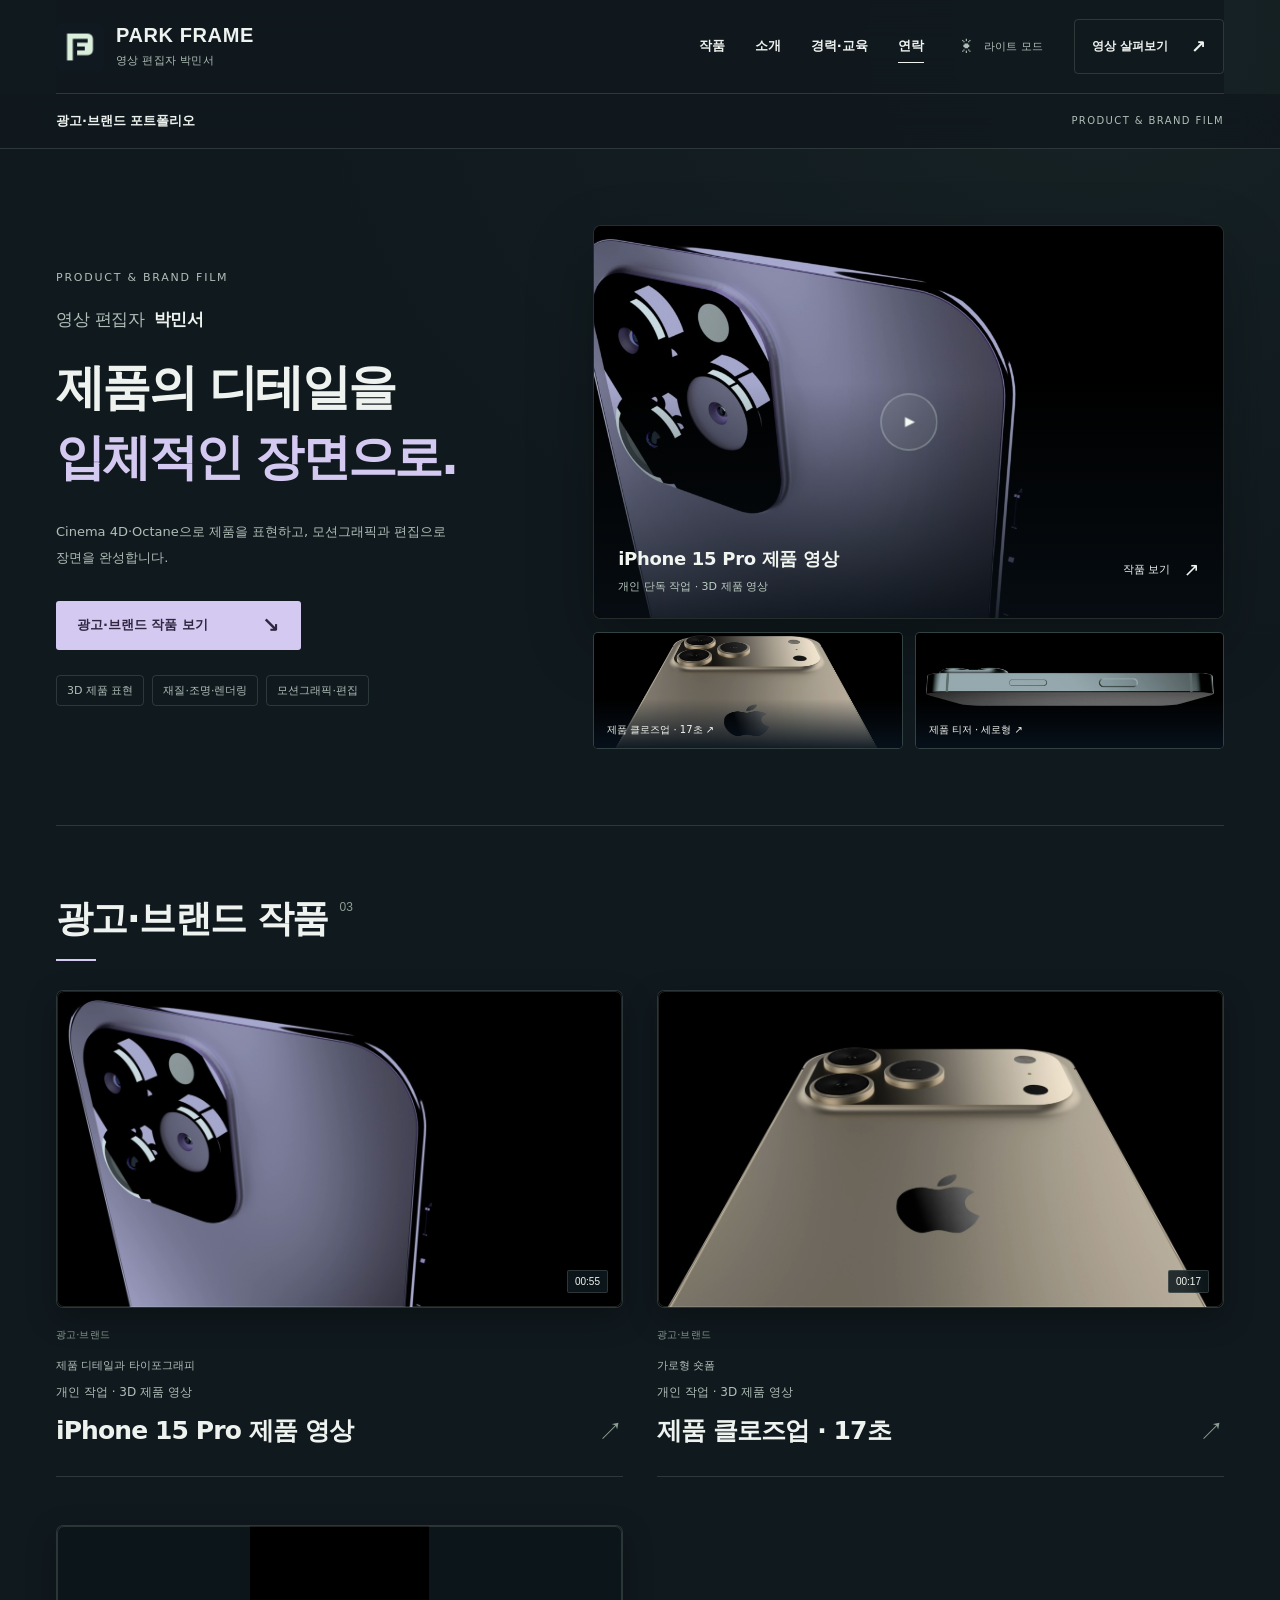
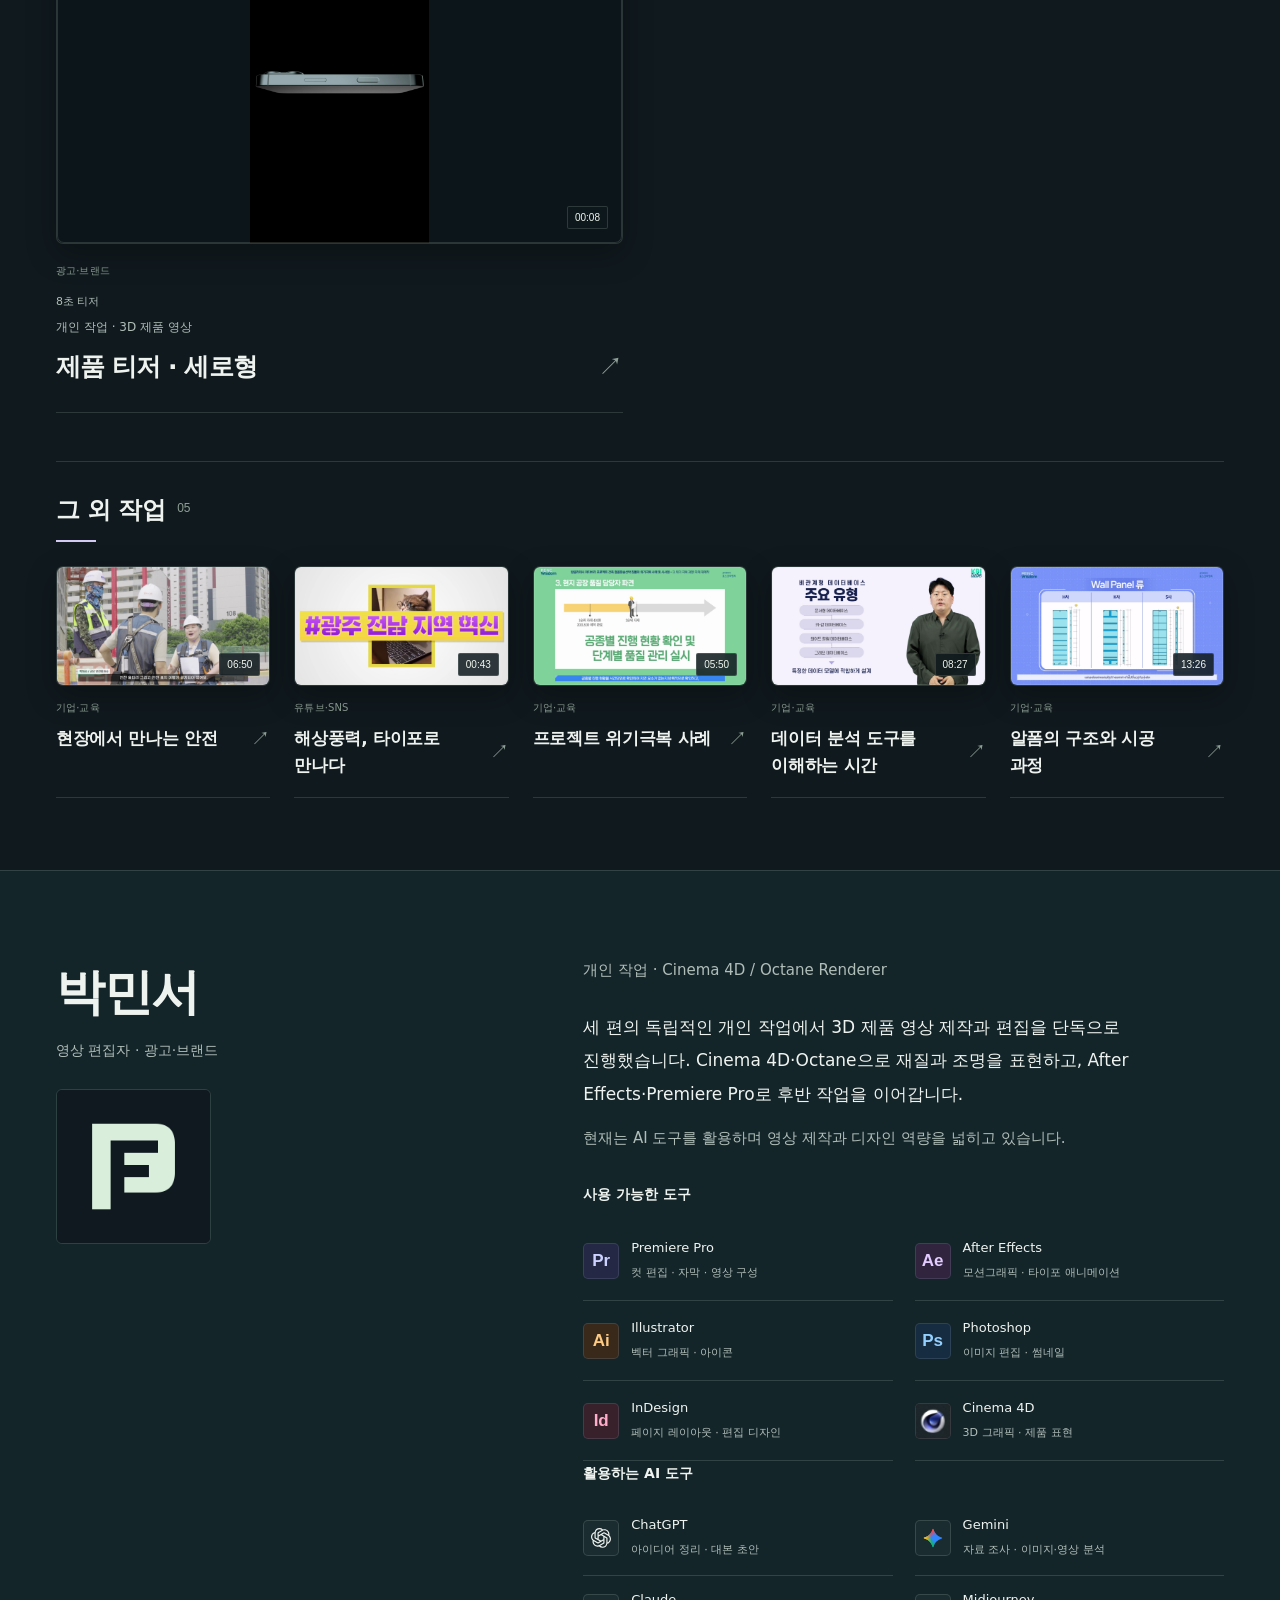
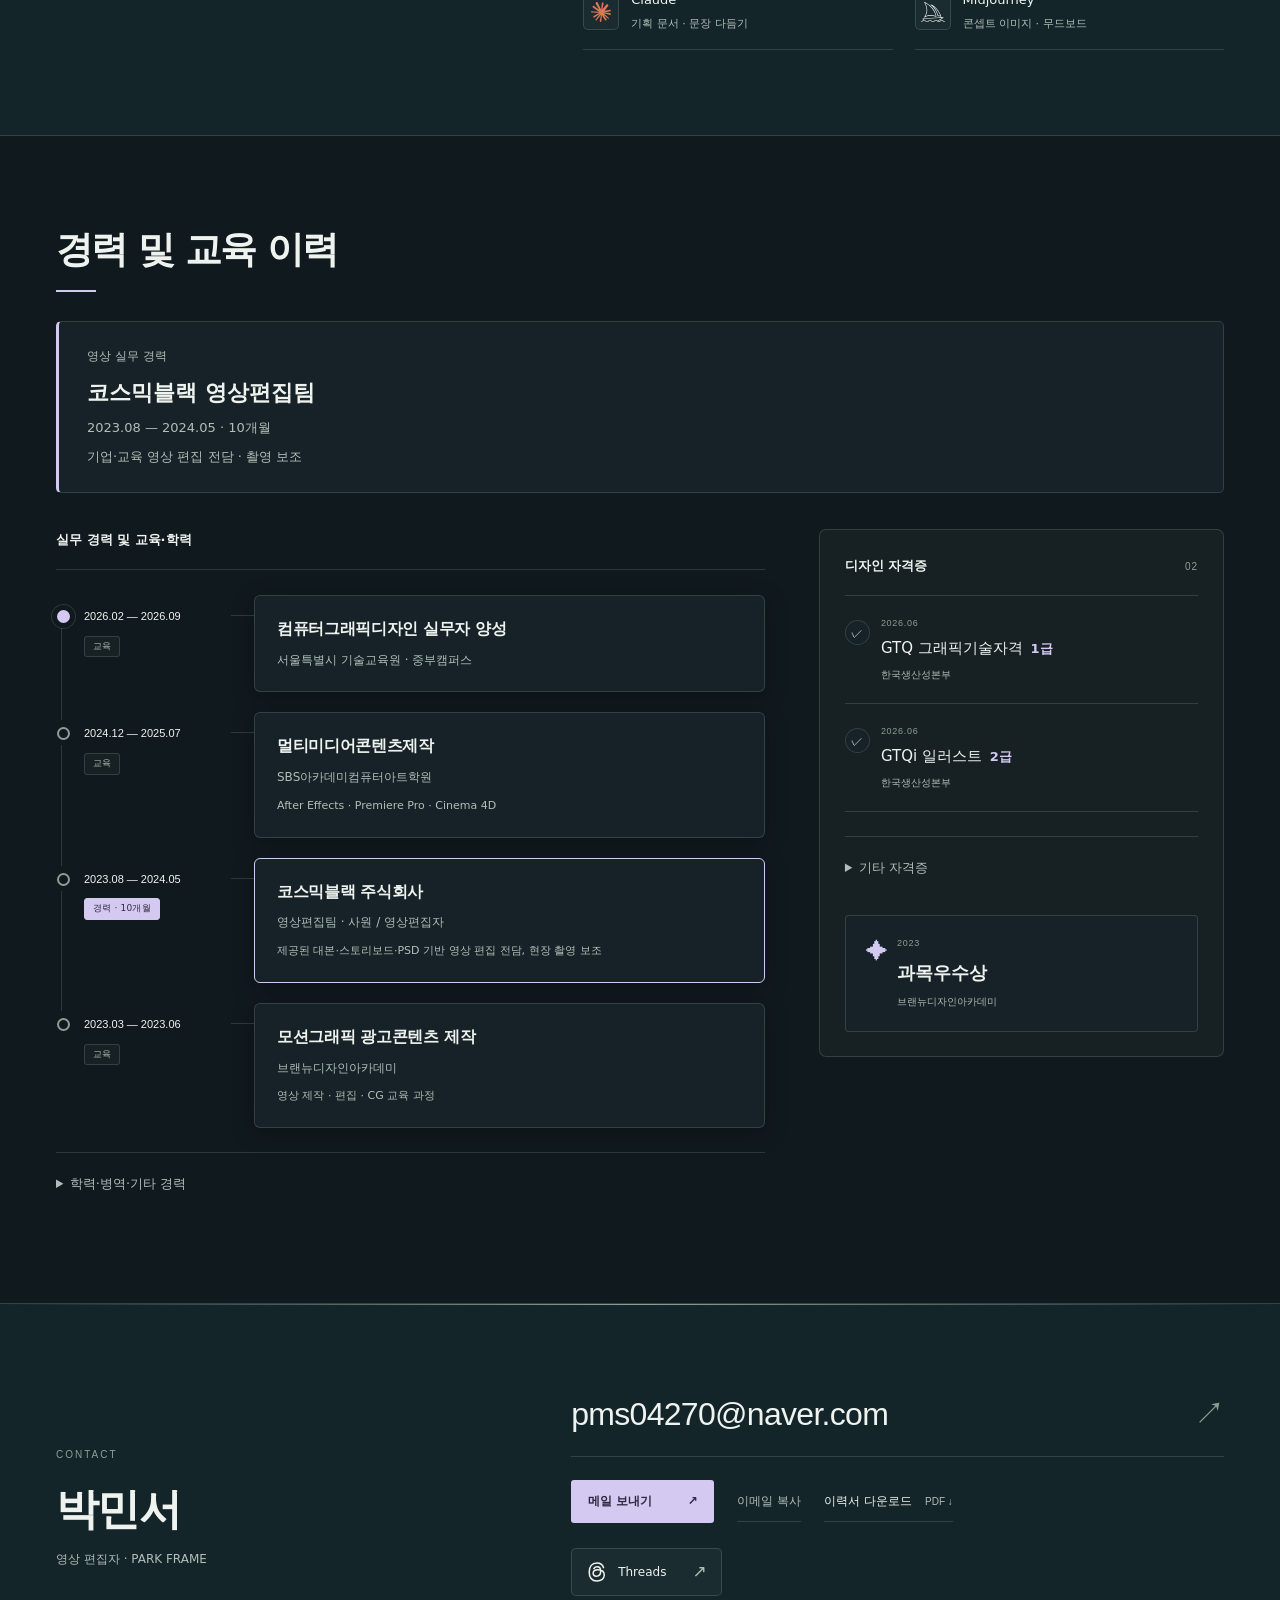
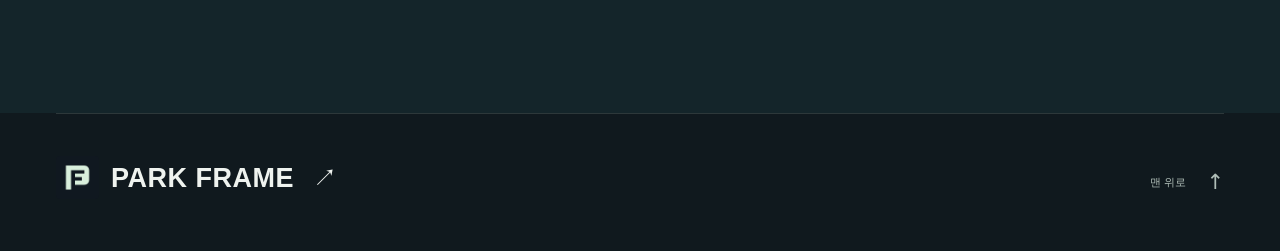
==== commit 0258be5f: "Update focused portfolios and verified media" ====
--- a/brand/index.html
+++ b/brand/index.html
@@ -4,7 +4,7 @@
   <meta charset="utf-8">
   <meta name="viewport" content="width=device-width,initial-scale=1">
   <meta name="robots" content="noindex,nofollow">
-  <meta name="description" content="Cinema 4D와 Octane Renderer로 제작한 세 편의 독립적인 개인 제품 영상입니다.">
+  <meta name="description" content="Cinema 4D·Octane으로 제품을 표현하고, 모션그래픽과 편집으로 장면을 완성합니다.">
   <meta name="theme-color" content="#0e181e">
   <title>박민서 | 광고·브랜드 포트폴리오 — PARK FRAME</title>
   <link rel="icon" type="image/png" href="../assets/park-frame-logo.png">
@@ -39,9 +39,9 @@
     <section class="hero shell" aria-labelledby="hero-title">
       <div class="hero-copy">
         <p class="edition-eyebrow">PRODUCT & BRAND FILM</p><p class="creator-name">영상 편집자 <strong>박민서</strong></p>
-        <h1 id="hero-title">제품의 디테일을<br><span class="accent">장면의 중심으로.</span></h1>
-        <p class="hero-description">Cinema 4D와 Octane Renderer로 제작한 세 편의 독립적인 개인 제품 영상입니다.</p>
-        <a class="primary-link" href="#works">광고·브랜드 작품 보기 <span aria-hidden="true">↘</span></a><ul class="edition-tags"><li>개인 단독 작업</li><li>3D 제품 영상</li><li>Octane Renderer</li></ul>
+        <h1 id="hero-title">제품의 디테일을<br><span class="accent">입체적인 장면으로.</span></h1>
+        <p class="hero-description">Cinema 4D·Octane으로 제품을 표현하고, 모션그래픽과 편집으로 장면을 완성합니다.</p>
+        <a class="primary-link" href="#works">광고·브랜드 작품 보기 <span aria-hidden="true">↘</span></a><ul class="edition-tags"><li>3D 제품 표현</li><li>재질·조명·렌더링</li><li>모션그래픽·편집</li></ul>
       </div>
       <div class="hero-visual">
         <button class="hero-main open-work" data-work="4" aria-label="iPhone 15 Pro 제품 영상 영상 열기">
@@ -62,7 +62,7 @@
       <div class="work-grid" id="work-grid"></div>
       <noscript><p>작품 목록과 재생 기능을 이용하려면 브라우저에서 JavaScript를 켜주세요.</p></noscript>
     </section>
-    <section id="other-works" class="other-works shell" aria-labelledby="other-title"><div class="section-heading"><h2 id="other-title">그 외 작업<span class="heading-count">05</span></h2></div><div class="other-grid" id="other-grid"></div></section><section class="about" id="about" aria-labelledby="about-title"><div class="shell about-layout"><div><h2 id="about-title">박민서<span class="profile-role">영상 편집자 · 광고·브랜드</span></h2><img class="profile-logo" src="../assets/park-frame-logo.png" alt="PARK FRAME 브랜드 로고"></div><div class="about-right"><p class="experience-label">개인 작업 · Cinema 4D / Octane Renderer</p><p class="profile-introduction">기업·교육 영상 편집 실무를 바탕으로, 개인 작업에서 3D 제품 표현을 확장하고 있습니다. Cinema 4D·Octane Renderer와 After Effects·Premiere Pro를 사용합니다.</p><p class="profile-development">현재는 AI 도구를 활용하며 영상 제작과 디자인 역량을 넓히고 있습니다.</p><div class="about-tool-row"><span>사용 가능한 도구</span></div><ul class="software-list" aria-label="사용 가능한 소프트웨어"><li><span class="software-icon pr" aria-hidden="true">Pr</span><span>Premiere Pro<small>컷 편집 · 자막 · 영상 구성</small></span></li><li><span class="software-icon ae" aria-hidden="true">Ae</span><span>After Effects<small>모션그래픽 · 타이포 애니메이션</small></span></li><li><span class="software-icon ai" aria-hidden="true">Ai</span><span>Illustrator<small>벡터 그래픽 · 아이콘</small></span></li><li><span class="software-icon ps" aria-hidden="true">Ps</span><span>Photoshop<small>이미지 편집 · 썸네일</small></span></li><li><span class="software-icon id" aria-hidden="true">Id</span><span>InDesign<small>페이지 레이아웃 · 편집 디자인</small></span></li><li><span class="software-icon c4d supplied-logo" aria-hidden="true"><img src="../assets/cinema-4d-logo.png" alt=""></span><span>Cinema 4D<small>3D 그래픽 · 제품 표현</small></span></li></ul><div class="about-tool-row"><span>활용하는 AI 도구</span></div><ul class="software-list ai-tools" aria-label="활용하는 AI 도구"><li><span class="software-icon ai-tool-logo openai" aria-hidden="true"><svg aria-hidden="true" focusable="false" fill="currentColor" fill-rule="evenodd" height="1em" style="flex:none;line-height:1" viewBox="0 0 24 24" width="1em" xmlns="http://www.w3.org/2000/svg"><path d="M9.205 8.658v-2.26c0-.19.072-.333.238-.428l4.543-2.616c.619-.357 1.356-.523 2.117-.523 2.854 0 4.662 2.212 4.662 4.566 0 .167 0 .357-.024.547l-4.71-2.759a.797.797 0 00-.856 0l-5.97 3.473zm10.609 8.8V12.06c0-.333-.143-.57-.429-.737l-5.97-3.473 1.95-1.118a.433.433 0 01.476 0l4.543 2.617c1.309.76 2.189 2.378 2.189 3.948 0 1.808-1.07 3.473-2.76 4.163zM7.802 12.703l-1.95-1.142c-.167-.095-.239-.238-.239-.428V5.899c0-2.545 1.95-4.472 4.591-4.472 1 0 1.927.333 2.712.928L8.23 5.067c-.285.166-.428.404-.428.737v6.898zM12 15.128l-2.795-1.57v-3.33L12 8.658l2.795 1.57v3.33L12 15.128zm1.796 7.23c-1 0-1.927-.332-2.712-.927l4.686-2.712c.285-.166.428-.404.428-.737v-6.898l1.974 1.142c.167.095.238.238.238.428v5.233c0 2.545-1.974 4.472-4.614 4.472zm-5.637-5.303l-4.544-2.617c-1.308-.761-2.188-2.378-2.188-3.948A4.482 4.482 0 014.21 6.327v5.423c0 .333.143.571.428.738l5.947 3.449-1.95 1.118a.432.432 0 01-.476 0zm-.262 3.9c-2.688 0-4.662-2.021-4.662-4.519 0-.19.024-.38.047-.57l4.686 2.71c.286.167.571.167.856 0l5.97-3.448v2.26c0 .19-.07.333-.237.428l-4.543 2.616c-.619.357-1.356.523-2.117.523zm5.899 2.83a5.947 5.947 0 005.827-4.756C22.287 18.339 24 15.84 24 13.296c0-1.665-.713-3.282-1.998-4.448.119-.5.19-.999.19-1.498 0-3.401-2.759-5.947-5.946-5.947-.642 0-1.26.095-1.88.31A5.962 5.962 0 0010.205 0a5.947 5.947 0 00-5.827 4.757C1.713 5.447 0 7.945 0 10.49c0 1.666.713 3.283 1.998 4.448-.119.5-.19 1-.19 1.499 0 3.401 2.759 5.946 5.946 5.946.642 0 1.26-.095 1.88-.309a5.96 5.96 0 004.162 1.713z"></path></svg></span><span>ChatGPT<small>아이디어 정리 · 대본 초안</small></span></li><li><span class="software-icon ai-tool-logo gemini-color" aria-hidden="true"><svg aria-hidden="true" focusable="false" height="1em" style="flex:none;line-height:1" viewBox="0 0 24 24" width="1em" xmlns="http://www.w3.org/2000/svg"><path d="M20.616 10.835a14.147 14.147 0 01-4.45-3.001 14.111 14.111 0 01-3.678-6.452.503.503 0 00-.975 0 14.134 14.134 0 01-3.679 6.452 14.155 14.155 0 01-4.45 3.001c-.65.28-1.318.505-2.002.678a.502.502 0 000 .975c.684.172 1.35.397 2.002.677a14.147 14.147 0 014.45 3.001 14.112 14.112 0 013.679 6.453.502.502 0 00.975 0c.172-.685.397-1.351.677-2.003a14.145 14.145 0 013.001-4.45 14.113 14.113 0 016.453-3.678.503.503 0 000-.975 13.245 13.245 0 01-2.003-.678z" fill="#3186FF"></path><path d="M20.616 10.835a14.147 14.147 0 01-4.45-3.001 14.111 14.111 0 01-3.678-6.452.503.503 0 00-.975 0 14.134 14.134 0 01-3.679 6.452 14.155 14.155 0 01-4.45 3.001c-.65.28-1.318.505-2.002.678a.502.502 0 000 .975c.684.172 1.35.397 2.002.677a14.147 14.147 0 014.45 3.001 14.112 14.112 0 013.679 6.453.502.502 0 00.975 0c.172-.685.397-1.351.677-2.003a14.145 14.145 0 013.001-4.45 14.113 14.113 0 016.453-3.678.503.503 0 000-.975 13.245 13.245 0 01-2.003-.678z" fill="url(#lobe-icons-gemini-0-_R_0_)"></path><path d="M20.616 10.835a14.147 14.147 0 01-4.45-3.001 14.111 14.111 0 01-3.678-6.452.503.503 0 00-.975 0 14.134 14.134 0 01-3.679 6.452 14.155 14.155 0 01-4.45 3.001c-.65.28-1.318.505-2.002.678a.502.502 0 000 .975c.684.172 1.35.397 2.002.677a14.147 14.147 0 014.45 3.001 14.112 14.112 0 013.679 6.453.502.502 0 00.975 0c.172-.685.397-1.351.677-2.003a14.145 14.145 0 013.001-4.45 14.113 14.113 0 016.453-3.678.503.503 0 000-.975 13.245 13.245 0 01-2.003-.678z" fill="url(#lobe-icons-gemini-1-_R_0_)"></path><path d="M20.616 10.835a14.147 14.147 0 01-4.45-3.001 14.111 14.111 0 01-3.678-6.452.503.503 0 00-.975 0 14.134 14.134 0 01-3.679 6.452 14.155 14.155 0 01-4.45 3.001c-.65.28-1.318.505-2.002.678a.502.502 0 000 .975c.684.172 1.35.397 2.002.677a14.147 14.147 0 014.45 3.001 14.112 14.112 0 013.679 6.453.502.502 0 00.975 0c.172-.685.397-1.351.677-2.003a14.145 14.145 0 013.001-4.45 14.113 14.113 0 016.453-3.678.503.503 0 000-.975 13.245 13.245 0 01-2.003-.678z" fill="url(#lobe-icons-gemini-2-_R_0_)"></path><defs><linearGradient gradientUnits="userSpaceOnUse" id="lobe-icons-gemini-0-_R_0_" x1="7" x2="11" y1="15.5" y2="12"><stop stop-color="#08B962"></stop><stop offset="1" stop-color="#08B962" stop-opacity="0"></stop></linearGradient><linearGradient gradientUnits="userSpaceOnUse" id="lobe-icons-gemini-1-_R_0_" x1="8" x2="11.5" y1="5.5" y2="11"><stop stop-color="#F94543"></stop><stop offset="1" stop-color="#F94543" stop-opacity="0"></stop></linearGradient><linearGradient gradientUnits="userSpaceOnUse" id="lobe-icons-gemini-2-_R_0_" x1="3.5" x2="17.5" y1="13.5" y2="12"><stop stop-color="#FABC12"></stop><stop offset=".46" stop-color="#FABC12" stop-opacity="0"></stop></linearGradient></defs></svg></span><span>Gemini<small>자료 조사 · 이미지·영상 분석</small></span></li><li><span class="software-icon ai-tool-logo claude-color" aria-hidden="true"><svg aria-hidden="true" focusable="false" height="1em" style="flex:none;line-height:1" viewBox="0 0 24 24" width="1em" xmlns="http://www.w3.org/2000/svg"><path d="M4.709 15.955l4.72-2.647.08-.23-.08-.128H9.2l-.79-.048-2.698-.073-2.339-.097-2.266-.122-.571-.121L0 11.784l.055-.352.48-.321.686.06 1.52.103 2.278.158 1.652.097 2.449.255h.389l.055-.157-.134-.098-.103-.097-2.358-1.596-2.552-1.688-1.336-.972-.724-.491-.364-.462-.158-1.008.656-.722.881.06.225.061.893.686 1.908 1.476 2.491 1.833.365.304.145-.103.019-.073-.164-.274-1.355-2.446-1.446-2.49-.644-1.032-.17-.619a2.97 2.97 0 01-.104-.729L6.283.134 6.696 0l.996.134.42.364.62 1.414 1.002 2.229 1.555 3.03.456.898.243.832.091.255h.158V9.01l.128-1.706.237-2.095.23-2.695.08-.76.376-.91.747-.492.584.28.48.685-.067.444-.286 1.851-.559 2.903-.364 1.942h.212l.243-.242.985-1.306 1.652-2.064.73-.82.85-.904.547-.431h1.033l.76 1.129-.34 1.166-1.064 1.347-.881 1.142-1.264 1.7-.79 1.36.073.11.188-.02 2.856-.606 1.543-.28 1.841-.315.833.388.091.395-.328.807-1.969.486-2.309.462-3.439.813-.042.03.049.061 1.549.146.662.036h1.622l3.02.225.79.522.474.638-.079.485-1.215.62-1.64-.389-3.829-.91-1.312-.329h-.182v.11l1.093 1.068 2.006 1.81 2.509 2.33.127.578-.322.455-.34-.049-2.205-1.657-.851-.747-1.926-1.62h-.128v.17l.444.649 2.345 3.521.122 1.08-.17.353-.608.213-.668-.122-1.374-1.925-1.415-2.167-1.143-1.943-.14.08-.674 7.254-.316.37-.729.28-.607-.461-.322-.747.322-1.476.389-1.924.315-1.53.286-1.9.17-.632-.012-.042-.14.018-1.434 1.967-2.18 2.945-1.726 1.845-.414.164-.717-.37.067-.662.401-.589 2.388-3.036 1.44-1.882.93-1.086-.006-.158h-.055L4.132 18.56l-1.13.146-.487-.456.061-.746.231-.243 1.908-1.312-.006.006z" fill="#D97757" fill-rule="nonzero"></path></svg></span><span>Claude<small>기획 문서 · 문장 다듬기</small></span></li><li><span class="software-icon ai-tool-logo midjourney" aria-hidden="true"><svg aria-hidden="true" focusable="false" fill="currentColor" fill-rule="evenodd" height="1em" style="flex:none;line-height:1" viewBox="0 0 24 24" width="1em" xmlns="http://www.w3.org/2000/svg"><path d="M22.369 17.676c-1.387 1.259-3.17 2.378-5.332 3.417.044.03.086.057.13.083l.018.01.019.012c.216.123.42.184.641.184.222 0 .426-.061.642-.184l.018-.011.019-.011c.14-.084.266-.178.492-.366l.178-.148c.279-.232.426-.342.625-.456.304-.174.612-.266.949-.266.337 0 .645.092.949.266l.023.014c.188.109.334.219.602.442l.178.148c.221.184.346.278.483.36l.028.017.018.01c.21.12.407.181.62.185h.022a.31.31 0 110 .618c-.337 0-.645-.092-.95-.266a3.137 3.137 0 01-.09-.054l-.022-.014-.022-.013-.02-.014a5.356 5.356 0 01-.49-.377l-.159-.132a3.836 3.836 0 00-.483-.36l-.027-.017-.019-.01a1.256 1.256 0 00-.641-.185c-.222 0-.426.061-.641.184l-.02.011-.018.011c-.14.084-.266.178-.492.366l-.158.132a5.125 5.125 0 01-.51.39l-.022.014-.022.014-.09.054a1.868 1.868 0 01-.95.266c-.337 0-.644-.092-.949-.266a3.137 3.137 0 01-.09-.054l-.022-.014-.022-.013-.026-.017a4.881 4.881 0 01-.425-.325.308.308 0 01-.12-.1l-.098-.081a3.836 3.836 0 00-.483-.36l-.027-.017-.019-.01a1.256 1.256 0 00-.641-.185c-.222 0-.426.061-.642.184l-.018.011-.019.011c-.14.084-.266.178-.492.366l-.158.132a5.125 5.125 0 01-.51.39l-.023.014-.022.014-.09.054A1.868 1.868 0 0112 22c-.337 0-.645-.092-.949-.266a3.137 3.137 0 01-.09-.054l-.022-.014-.022-.013-.021-.014a5.356 5.356 0 01-.49-.377l-.158-.132a3.836 3.836 0 00-.483-.36l-.028-.017-.018-.01a1.256 1.256 0 00-.642-.185c-.221 0-.425.061-.641.184l-.019.011-.018.011c-.141.084-.266.178-.492.366l-.158.132a5.125 5.125 0 01-.511.39l-.022.014-.022.014-.09.054a1.868 1.868 0 01-.986.264c-.746-.09-1.319-.38-1.89-.866l-.035-.03c-.047-.041-.118-.106-.192-.174l-.196-.181-.107-.1-.011-.01a1.531 1.531 0 00-.336-.253.313.313 0 00-.095-.03h-.005c-.119.022-.238.059-.361.11a.308.308 0 01-.077.061l-.008.005a.309.309 0 01-.126.034 5.66 5.66 0 00-.774.518l-.416.324-.055.043a6.542 6.542 0 01-.324.236c-.305.207-.552.315-.8.315a.31.31 0 01-.01-.618h.01c.09 0 .235-.062.438-.198l.04-.027c.077-.054.163-.117.27-.199l.385-.301.06-.047c.268-.206.506-.373.73-.505l-.633-1.21a.309.309 0 01.254-.451l20.287-1.305a.309.309 0 01.228.537zm-1.118.14L2.369 19.03l.423.809c.128-.045.256-.078.388-.1a.31.31 0 01.052-.005c.132 0 .26.032.386.093.153.073.294.179.483.35l.016.015.092.086.144.134.097.089c.065.06.125.114.16.144.485.418.948.658 1.554.736h.011a1.25 1.25 0 00.6-.172l.021-.011.019-.011.018-.011c.141-.084.266-.178.492-.366l.178-.148c.279-.232.426-.342.625-.456.305-.174.612-.266.95-.266.336 0 .644.092.948.266l.023.014c.188.109.335.219.603.442l.177.148c.222.184.346.278.484.36l.027.017.019.01c.215.124.42.185.641.185.222 0 .426-.061.641-.184l.019-.011.018-.011c.141-.084.267-.178.493-.366l.177-.148c.28-.232.427-.342.626-.456.304-.174.612-.266.949-.266.337 0 .644.092.949.266l.025.015c.187.109.334.22.603.443 1.867-.878 3.448-1.811 4.73-2.832l.02-.016zM3.653 2.026C6.073 3.06 8.69 4.941 10.8 7.258c2.46 2.7 4.109 5.828 4.637 9.149a.31.31 0 01-.421.335c-2.348-.945-4.54-1.258-6.59-1.02-1.739.2-3.337.792-4.816 1.703-.294.182-.62-.182-.405-.454 1.856-2.355 2.581-4.99 2.343-7.794-.195-2.292-1.031-4.61-2.284-6.709a.31.31 0 01.388-.442zM10.04 4.45c1.778.543 3.892 2.102 5.782 4.243 1.984 2.248 3.552 4.934 4.347 7.582a.31.31 0 01-.401.38l-.022-.01-.386-.154a10.594 10.594 0 00-.291-.112l-.016-.006c-.68-.247-1.199-.291-1.944-.101a.31.31 0 01-.375-.218C15.378 11.123 13.073 7.276 9.775 5c-.291-.201-.072-.653.266-.55zM4.273 2.996l.008.015c1.028 1.94 1.708 4.031 1.885 6.113.213 2.513-.31 4.906-1.673 7.092l-.02.031.003-.001c1.198-.581 2.47-.969 3.825-1.132l.055-.006c1.981-.23 4.083.029 6.309.837l.066.025-.007-.039c-.593-2.95-2.108-5.737-4.31-8.179l-.07-.078c-1.785-1.96-3.944-3.6-6.014-4.65l-.057-.028zm7.92 3.238l.048.048c2.237 2.295 3.885 5.431 4.974 9.191l.038.132.022-.004c.71-.133 1.284-.063 1.963.18l.027.01.066.024.046.018-.025-.073c-.811-2.307-2.208-4.62-3.936-6.594l-.058-.065c-1.02-1.155-2.103-2.132-3.15-2.856l-.015-.011z"></path></svg></span><span>Midjourney<small>콘셉트 이미지 · 무드보드</small></span></li></ul></div></div></section>
+    <section id="other-works" class="other-works shell" aria-labelledby="other-title"><div class="section-heading"><h2 id="other-title">그 외 작업<span class="heading-count">05</span></h2></div><div class="other-grid" id="other-grid"></div></section><section class="about" id="about" aria-labelledby="about-title"><div class="shell about-layout"><div><h2 id="about-title">박민서<span class="profile-role">영상 편집자 · 광고·브랜드</span></h2><img class="profile-logo" src="../assets/park-frame-logo.png" alt="PARK FRAME 브랜드 로고"></div><div class="about-right"><p class="experience-label">개인 작업 · Cinema 4D / Octane Renderer</p><p class="profile-introduction">세 편의 독립적인 개인 작업에서 3D 제품 영상 제작과 편집을 단독으로 진행했습니다. Cinema 4D·Octane으로 재질과 조명을 표현하고, After Effects·Premiere Pro로 후반 작업을 이어갑니다.</p><p class="profile-development">현재는 AI 도구를 활용하며 영상 제작과 디자인 역량을 넓히고 있습니다.</p><div class="about-tool-row"><span>사용 가능한 도구</span></div><ul class="software-list" aria-label="사용 가능한 소프트웨어"><li><span class="software-icon pr" aria-hidden="true">Pr</span><span>Premiere Pro<small>컷 편집 · 자막 · 영상 구성</small></span></li><li><span class="software-icon ae" aria-hidden="true">Ae</span><span>After Effects<small>모션그래픽 · 타이포 애니메이션</small></span></li><li><span class="software-icon ai" aria-hidden="true">Ai</span><span>Illustrator<small>벡터 그래픽 · 아이콘</small></span></li><li><span class="software-icon ps" aria-hidden="true">Ps</span><span>Photoshop<small>이미지 편집 · 썸네일</small></span></li><li><span class="software-icon id" aria-hidden="true">Id</span><span>InDesign<small>페이지 레이아웃 · 편집 디자인</small></span></li><li><span class="software-icon c4d supplied-logo" aria-hidden="true"><img src="../assets/cinema-4d-logo.png" alt=""></span><span>Cinema 4D<small>3D 그래픽 · 제품 표현</small></span></li></ul><div class="about-tool-row"><span>활용하는 AI 도구</span></div><ul class="software-list ai-tools" aria-label="활용하는 AI 도구"><li><span class="software-icon ai-tool-logo openai" aria-hidden="true"><svg aria-hidden="true" focusable="false" fill="currentColor" fill-rule="evenodd" height="1em" style="flex:none;line-height:1" viewBox="0 0 24 24" width="1em" xmlns="http://www.w3.org/2000/svg"><path d="M9.205 8.658v-2.26c0-.19.072-.333.238-.428l4.543-2.616c.619-.357 1.356-.523 2.117-.523 2.854 0 4.662 2.212 4.662 4.566 0 .167 0 .357-.024.547l-4.71-2.759a.797.797 0 00-.856 0l-5.97 3.473zm10.609 8.8V12.06c0-.333-.143-.57-.429-.737l-5.97-3.473 1.95-1.118a.433.433 0 01.476 0l4.543 2.617c1.309.76 2.189 2.378 2.189 3.948 0 1.808-1.07 3.473-2.76 4.163zM7.802 12.703l-1.95-1.142c-.167-.095-.239-.238-.239-.428V5.899c0-2.545 1.95-4.472 4.591-4.472 1 0 1.927.333 2.712.928L8.23 5.067c-.285.166-.428.404-.428.737v6.898zM12 15.128l-2.795-1.57v-3.33L12 8.658l2.795 1.57v3.33L12 15.128zm1.796 7.23c-1 0-1.927-.332-2.712-.927l4.686-2.712c.285-.166.428-.404.428-.737v-6.898l1.974 1.142c.167.095.238.238.238.428v5.233c0 2.545-1.974 4.472-4.614 4.472zm-5.637-5.303l-4.544-2.617c-1.308-.761-2.188-2.378-2.188-3.948A4.482 4.482 0 014.21 6.327v5.423c0 .333.143.571.428.738l5.947 3.449-1.95 1.118a.432.432 0 01-.476 0zm-.262 3.9c-2.688 0-4.662-2.021-4.662-4.519 0-.19.024-.38.047-.57l4.686 2.71c.286.167.571.167.856 0l5.97-3.448v2.26c0 .19-.07.333-.237.428l-4.543 2.616c-.619.357-1.356.523-2.117.523zm5.899 2.83a5.947 5.947 0 005.827-4.756C22.287 18.339 24 15.84 24 13.296c0-1.665-.713-3.282-1.998-4.448.119-.5.19-.999.19-1.498 0-3.401-2.759-5.947-5.946-5.947-.642 0-1.26.095-1.88.31A5.962 5.962 0 0010.205 0a5.947 5.947 0 00-5.827 4.757C1.713 5.447 0 7.945 0 10.49c0 1.666.713 3.283 1.998 4.448-.119.5-.19 1-.19 1.499 0 3.401 2.759 5.946 5.946 5.946.642 0 1.26-.095 1.88-.309a5.96 5.96 0 004.162 1.713z"></path></svg></span><span>ChatGPT<small>아이디어 정리 · 대본 초안</small></span></li><li><span class="software-icon ai-tool-logo gemini-color" aria-hidden="true"><svg aria-hidden="true" focusable="false" height="1em" style="flex:none;line-height:1" viewBox="0 0 24 24" width="1em" xmlns="http://www.w3.org/2000/svg"><path d="M20.616 10.835a14.147 14.147 0 01-4.45-3.001 14.111 14.111 0 01-3.678-6.452.503.503 0 00-.975 0 14.134 14.134 0 01-3.679 6.452 14.155 14.155 0 01-4.45 3.001c-.65.28-1.318.505-2.002.678a.502.502 0 000 .975c.684.172 1.35.397 2.002.677a14.147 14.147 0 014.45 3.001 14.112 14.112 0 013.679 6.453.502.502 0 00.975 0c.172-.685.397-1.351.677-2.003a14.145 14.145 0 013.001-4.45 14.113 14.113 0 016.453-3.678.503.503 0 000-.975 13.245 13.245 0 01-2.003-.678z" fill="#3186FF"></path><path d="M20.616 10.835a14.147 14.147 0 01-4.45-3.001 14.111 14.111 0 01-3.678-6.452.503.503 0 00-.975 0 14.134 14.134 0 01-3.679 6.452 14.155 14.155 0 01-4.45 3.001c-.65.28-1.318.505-2.002.678a.502.502 0 000 .975c.684.172 1.35.397 2.002.677a14.147 14.147 0 014.45 3.001 14.112 14.112 0 013.679 6.453.502.502 0 00.975 0c.172-.685.397-1.351.677-2.003a14.145 14.145 0 013.001-4.45 14.113 14.113 0 016.453-3.678.503.503 0 000-.975 13.245 13.245 0 01-2.003-.678z" fill="url(#lobe-icons-gemini-0-_R_0_)"></path><path d="M20.616 10.835a14.147 14.147 0 01-4.45-3.001 14.111 14.111 0 01-3.678-6.452.503.503 0 00-.975 0 14.134 14.134 0 01-3.679 6.452 14.155 14.155 0 01-4.45 3.001c-.65.28-1.318.505-2.002.678a.502.502 0 000 .975c.684.172 1.35.397 2.002.677a14.147 14.147 0 014.45 3.001 14.112 14.112 0 013.679 6.453.502.502 0 00.975 0c.172-.685.397-1.351.677-2.003a14.145 14.145 0 013.001-4.45 14.113 14.113 0 016.453-3.678.503.503 0 000-.975 13.245 13.245 0 01-2.003-.678z" fill="url(#lobe-icons-gemini-1-_R_0_)"></path><path d="M20.616 10.835a14.147 14.147 0 01-4.45-3.001 14.111 14.111 0 01-3.678-6.452.503.503 0 00-.975 0 14.134 14.134 0 01-3.679 6.452 14.155 14.155 0 01-4.45 3.001c-.65.28-1.318.505-2.002.678a.502.502 0 000 .975c.684.172 1.35.397 2.002.677a14.147 14.147 0 014.45 3.001 14.112 14.112 0 013.679 6.453.502.502 0 00.975 0c.172-.685.397-1.351.677-2.003a14.145 14.145 0 013.001-4.45 14.113 14.113 0 016.453-3.678.503.503 0 000-.975 13.245 13.245 0 01-2.003-.678z" fill="url(#lobe-icons-gemini-2-_R_0_)"></path><defs><linearGradient gradientUnits="userSpaceOnUse" id="lobe-icons-gemini-0-_R_0_" x1="7" x2="11" y1="15.5" y2="12"><stop stop-color="#08B962"></stop><stop offset="1" stop-color="#08B962" stop-opacity="0"></stop></linearGradient><linearGradient gradientUnits="userSpaceOnUse" id="lobe-icons-gemini-1-_R_0_" x1="8" x2="11.5" y1="5.5" y2="11"><stop stop-color="#F94543"></stop><stop offset="1" stop-color="#F94543" stop-opacity="0"></stop></linearGradient><linearGradient gradientUnits="userSpaceOnUse" id="lobe-icons-gemini-2-_R_0_" x1="3.5" x2="17.5" y1="13.5" y2="12"><stop stop-color="#FABC12"></stop><stop offset=".46" stop-color="#FABC12" stop-opacity="0"></stop></linearGradient></defs></svg></span><span>Gemini<small>자료 조사 · 이미지·영상 분석</small></span></li><li><span class="software-icon ai-tool-logo claude-color" aria-hidden="true"><svg aria-hidden="true" focusable="false" height="1em" style="flex:none;line-height:1" viewBox="0 0 24 24" width="1em" xmlns="http://www.w3.org/2000/svg"><path d="M4.709 15.955l4.72-2.647.08-.23-.08-.128H9.2l-.79-.048-2.698-.073-2.339-.097-2.266-.122-.571-.121L0 11.784l.055-.352.48-.321.686.06 1.52.103 2.278.158 1.652.097 2.449.255h.389l.055-.157-.134-.098-.103-.097-2.358-1.596-2.552-1.688-1.336-.972-.724-.491-.364-.462-.158-1.008.656-.722.881.06.225.061.893.686 1.908 1.476 2.491 1.833.365.304.145-.103.019-.073-.164-.274-1.355-2.446-1.446-2.49-.644-1.032-.17-.619a2.97 2.97 0 01-.104-.729L6.283.134 6.696 0l.996.134.42.364.62 1.414 1.002 2.229 1.555 3.03.456.898.243.832.091.255h.158V9.01l.128-1.706.237-2.095.23-2.695.08-.76.376-.91.747-.492.584.28.48.685-.067.444-.286 1.851-.559 2.903-.364 1.942h.212l.243-.242.985-1.306 1.652-2.064.73-.82.85-.904.547-.431h1.033l.76 1.129-.34 1.166-1.064 1.347-.881 1.142-1.264 1.7-.79 1.36.073.11.188-.02 2.856-.606 1.543-.28 1.841-.315.833.388.091.395-.328.807-1.969.486-2.309.462-3.439.813-.042.03.049.061 1.549.146.662.036h1.622l3.02.225.79.522.474.638-.079.485-1.215.62-1.64-.389-3.829-.91-1.312-.329h-.182v.11l1.093 1.068 2.006 1.81 2.509 2.33.127.578-.322.455-.34-.049-2.205-1.657-.851-.747-1.926-1.62h-.128v.17l.444.649 2.345 3.521.122 1.08-.17.353-.608.213-.668-.122-1.374-1.925-1.415-2.167-1.143-1.943-.14.08-.674 7.254-.316.37-.729.28-.607-.461-.322-.747.322-1.476.389-1.924.315-1.53.286-1.9.17-.632-.012-.042-.14.018-1.434 1.967-2.18 2.945-1.726 1.845-.414.164-.717-.37.067-.662.401-.589 2.388-3.036 1.44-1.882.93-1.086-.006-.158h-.055L4.132 18.56l-1.13.146-.487-.456.061-.746.231-.243 1.908-1.312-.006.006z" fill="#D97757" fill-rule="nonzero"></path></svg></span><span>Claude<small>기획 문서 · 문장 다듬기</small></span></li><li><span class="software-icon ai-tool-logo midjourney" aria-hidden="true"><svg aria-hidden="true" focusable="false" fill="currentColor" fill-rule="evenodd" height="1em" style="flex:none;line-height:1" viewBox="0 0 24 24" width="1em" xmlns="http://www.w3.org/2000/svg"><path d="M22.369 17.676c-1.387 1.259-3.17 2.378-5.332 3.417.044.03.086.057.13.083l.018.01.019.012c.216.123.42.184.641.184.222 0 .426-.061.642-.184l.018-.011.019-.011c.14-.084.266-.178.492-.366l.178-.148c.279-.232.426-.342.625-.456.304-.174.612-.266.949-.266.337 0 .645.092.949.266l.023.014c.188.109.334.219.602.442l.178.148c.221.184.346.278.483.36l.028.017.018.01c.21.12.407.181.62.185h.022a.31.31 0 110 .618c-.337 0-.645-.092-.95-.266a3.137 3.137 0 01-.09-.054l-.022-.014-.022-.013-.02-.014a5.356 5.356 0 01-.49-.377l-.159-.132a3.836 3.836 0 00-.483-.36l-.027-.017-.019-.01a1.256 1.256 0 00-.641-.185c-.222 0-.426.061-.641.184l-.02.011-.018.011c-.14.084-.266.178-.492.366l-.158.132a5.125 5.125 0 01-.51.39l-.022.014-.022.014-.09.054a1.868 1.868 0 01-.95.266c-.337 0-.644-.092-.949-.266a3.137 3.137 0 01-.09-.054l-.022-.014-.022-.013-.026-.017a4.881 4.881 0 01-.425-.325.308.308 0 01-.12-.1l-.098-.081a3.836 3.836 0 00-.483-.36l-.027-.017-.019-.01a1.256 1.256 0 00-.641-.185c-.222 0-.426.061-.642.184l-.018.011-.019.011c-.14.084-.266.178-.492.366l-.158.132a5.125 5.125 0 01-.51.39l-.023.014-.022.014-.09.054A1.868 1.868 0 0112 22c-.337 0-.645-.092-.949-.266a3.137 3.137 0 01-.09-.054l-.022-.014-.022-.013-.021-.014a5.356 5.356 0 01-.49-.377l-.158-.132a3.836 3.836 0 00-.483-.36l-.028-.017-.018-.01a1.256 1.256 0 00-.642-.185c-.221 0-.425.061-.641.184l-.019.011-.018.011c-.141.084-.266.178-.492.366l-.158.132a5.125 5.125 0 01-.511.39l-.022.014-.022.014-.09.054a1.868 1.868 0 01-.986.264c-.746-.09-1.319-.38-1.89-.866l-.035-.03c-.047-.041-.118-.106-.192-.174l-.196-.181-.107-.1-.011-.01a1.531 1.531 0 00-.336-.253.313.313 0 00-.095-.03h-.005c-.119.022-.238.059-.361.11a.308.308 0 01-.077.061l-.008.005a.309.309 0 01-.126.034 5.66 5.66 0 00-.774.518l-.416.324-.055.043a6.542 6.542 0 01-.324.236c-.305.207-.552.315-.8.315a.31.31 0 01-.01-.618h.01c.09 0 .235-.062.438-.198l.04-.027c.077-.054.163-.117.27-.199l.385-.301.06-.047c.268-.206.506-.373.73-.505l-.633-1.21a.309.309 0 01.254-.451l20.287-1.305a.309.309 0 01.228.537zm-1.118.14L2.369 19.03l.423.809c.128-.045.256-.078.388-.1a.31.31 0 01.052-.005c.132 0 .26.032.386.093.153.073.294.179.483.35l.016.015.092.086.144.134.097.089c.065.06.125.114.16.144.485.418.948.658 1.554.736h.011a1.25 1.25 0 00.6-.172l.021-.011.019-.011.018-.011c.141-.084.266-.178.492-.366l.178-.148c.279-.232.426-.342.625-.456.305-.174.612-.266.95-.266.336 0 .644.092.948.266l.023.014c.188.109.335.219.603.442l.177.148c.222.184.346.278.484.36l.027.017.019.01c.215.124.42.185.641.185.222 0 .426-.061.641-.184l.019-.011.018-.011c.141-.084.267-.178.493-.366l.177-.148c.28-.232.427-.342.626-.456.304-.174.612-.266.949-.266.337 0 .644.092.949.266l.025.015c.187.109.334.22.603.443 1.867-.878 3.448-1.811 4.73-2.832l.02-.016zM3.653 2.026C6.073 3.06 8.69 4.941 10.8 7.258c2.46 2.7 4.109 5.828 4.637 9.149a.31.31 0 01-.421.335c-2.348-.945-4.54-1.258-6.59-1.02-1.739.2-3.337.792-4.816 1.703-.294.182-.62-.182-.405-.454 1.856-2.355 2.581-4.99 2.343-7.794-.195-2.292-1.031-4.61-2.284-6.709a.31.31 0 01.388-.442zM10.04 4.45c1.778.543 3.892 2.102 5.782 4.243 1.984 2.248 3.552 4.934 4.347 7.582a.31.31 0 01-.401.38l-.022-.01-.386-.154a10.594 10.594 0 00-.291-.112l-.016-.006c-.68-.247-1.199-.291-1.944-.101a.31.31 0 01-.375-.218C15.378 11.123 13.073 7.276 9.775 5c-.291-.201-.072-.653.266-.55zM4.273 2.996l.008.015c1.028 1.94 1.708 4.031 1.885 6.113.213 2.513-.31 4.906-1.673 7.092l-.02.031.003-.001c1.198-.581 2.47-.969 3.825-1.132l.055-.006c1.981-.23 4.083.029 6.309.837l.066.025-.007-.039c-.593-2.95-2.108-5.737-4.31-8.179l-.07-.078c-1.785-1.96-3.944-3.6-6.014-4.65l-.057-.028zm7.92 3.238l.048.048c2.237 2.295 3.885 5.431 4.974 9.191l.038.132.022-.004c.71-.133 1.284-.063 1.963.18l.027.01.066.024.046.018-.025-.073c-.811-2.307-2.208-4.62-3.936-6.594l-.058-.065c-1.02-1.155-2.103-2.132-3.15-2.856l-.015-.011z"></path></svg></span><span>Midjourney<small>콘셉트 이미지 · 무드보드</small></span></li></ul></div></div></section>
 
     <section id="journey" class="journey shell" aria-labelledby="journey-title">
       <div class="section-heading"><div><h2 id="journey-title">경력 및 교육 이력</h2></div></div>
@@ -178,7 +178,7 @@
  brand:{order:[4,3,5],featured:[4,3,5],headline:'제품의 디테일을<br><span class="accent">인상 깊게.</span>',intro:'Cinema 4D · Octane Renderer를 활용한 개인 제품 영상',caption:'개인 작업 · 3D 제품 영상',heading:'광고·브랜드 작품'},
  social:{order:[1,3,5],featured:[1,3,5],headline:'짧은 장면에<br><span class="accent">분명한 인상을.</span>',intro:'타이포그래피 예고편과 짧은 제품 영상',caption:'외주 예고편 · 영상 편집',heading:'유튜브·SNS 작품'}
 };
-Object.assign(portfolioViews[edition],{"headline": "제품의 디테일을<br><span class=\"accent\">장면의 중심으로.</span>", "intro": "Cinema 4D와 Octane Renderer로 제작한 세 편의 독립적인 개인 제품 영상입니다.", "caption": "개인 단독 작업 · 3D 제품 영상", "featured": [4, 3, 5]});
+Object.assign(portfolioViews[edition],{"headline": "제품의 디테일을<br><span class=\"accent\">입체적인 장면으로.</span>", "intro": "Cinema 4D·Octane으로 제품을 표현하고, 모션그래픽과 편집으로 장면을 완성합니다.", "caption": "개인 단독 작업 · 3D 제품 영상", "featured": [4, 3, 5]});
 function workImage(id){return `../assets/work-${id}.jpg`;}
 function updatePortfolioView(){
  const view=portfolioViews[selectedCategory];
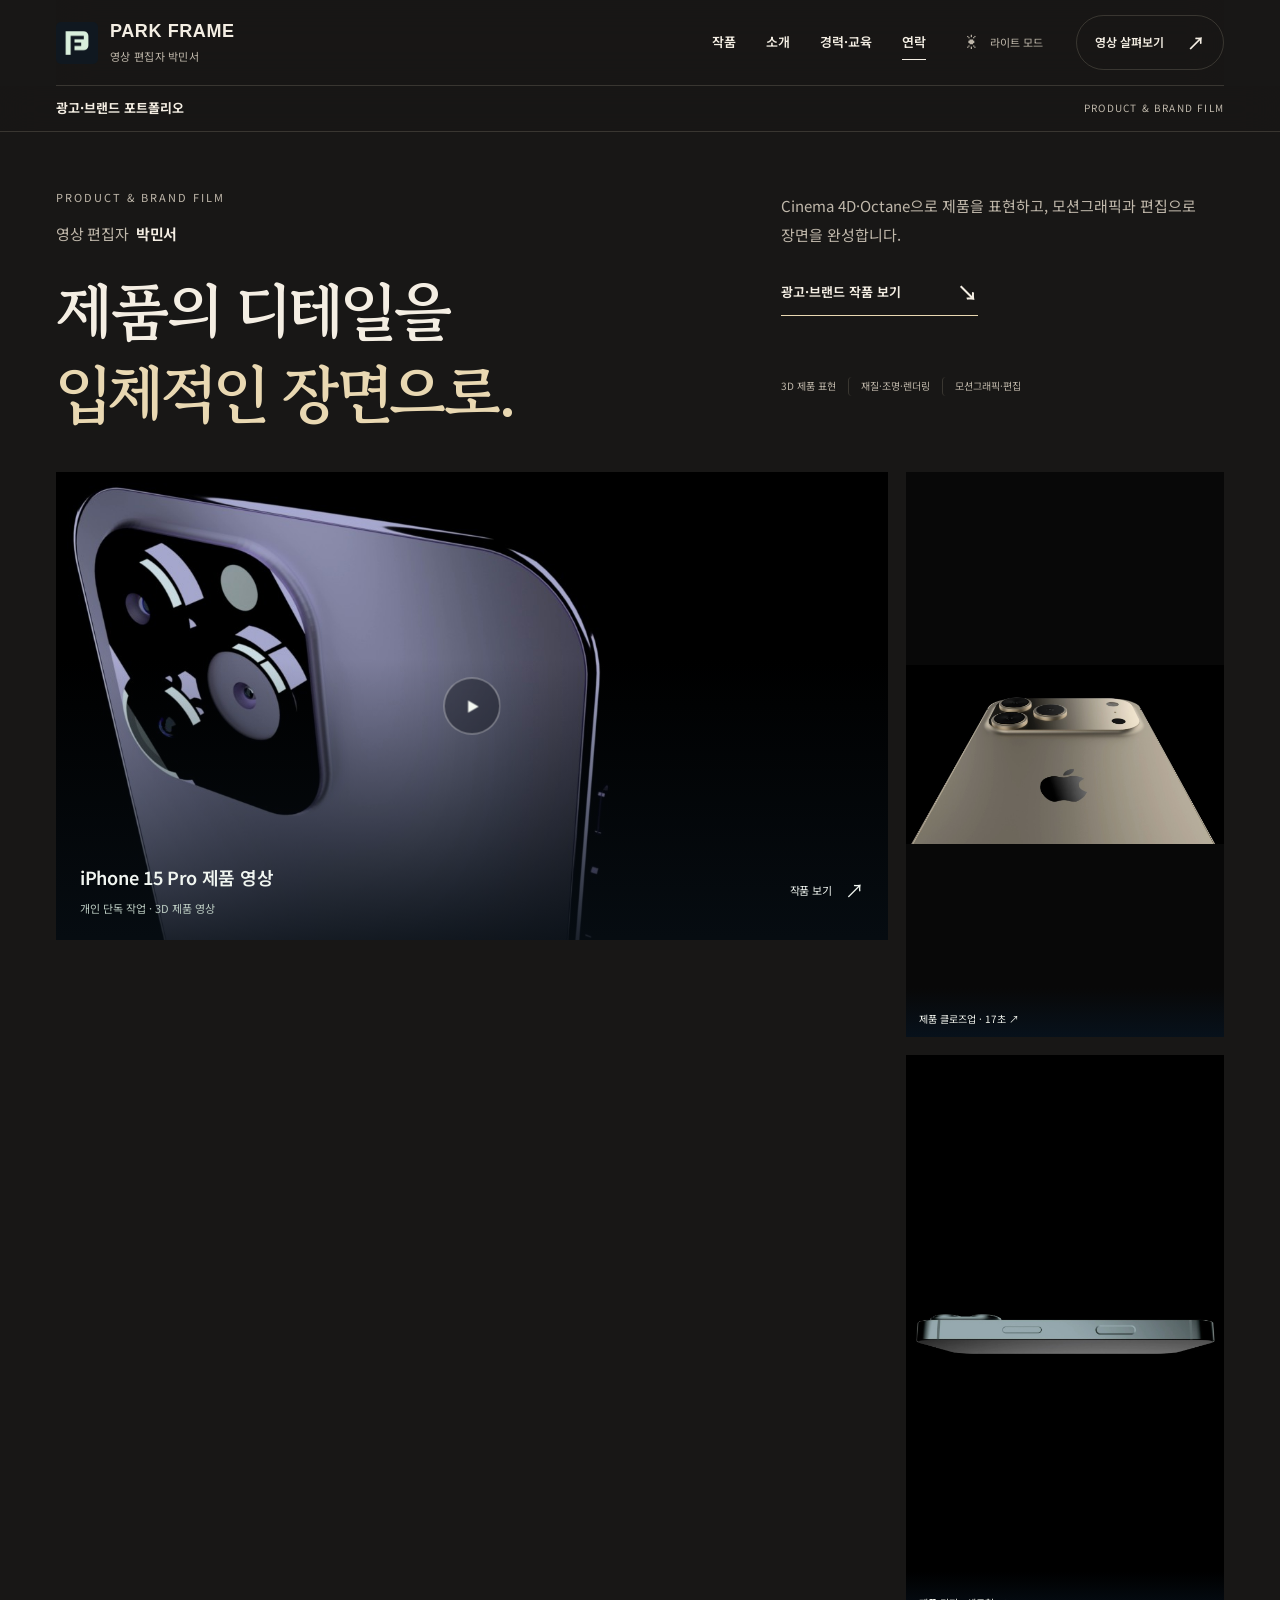
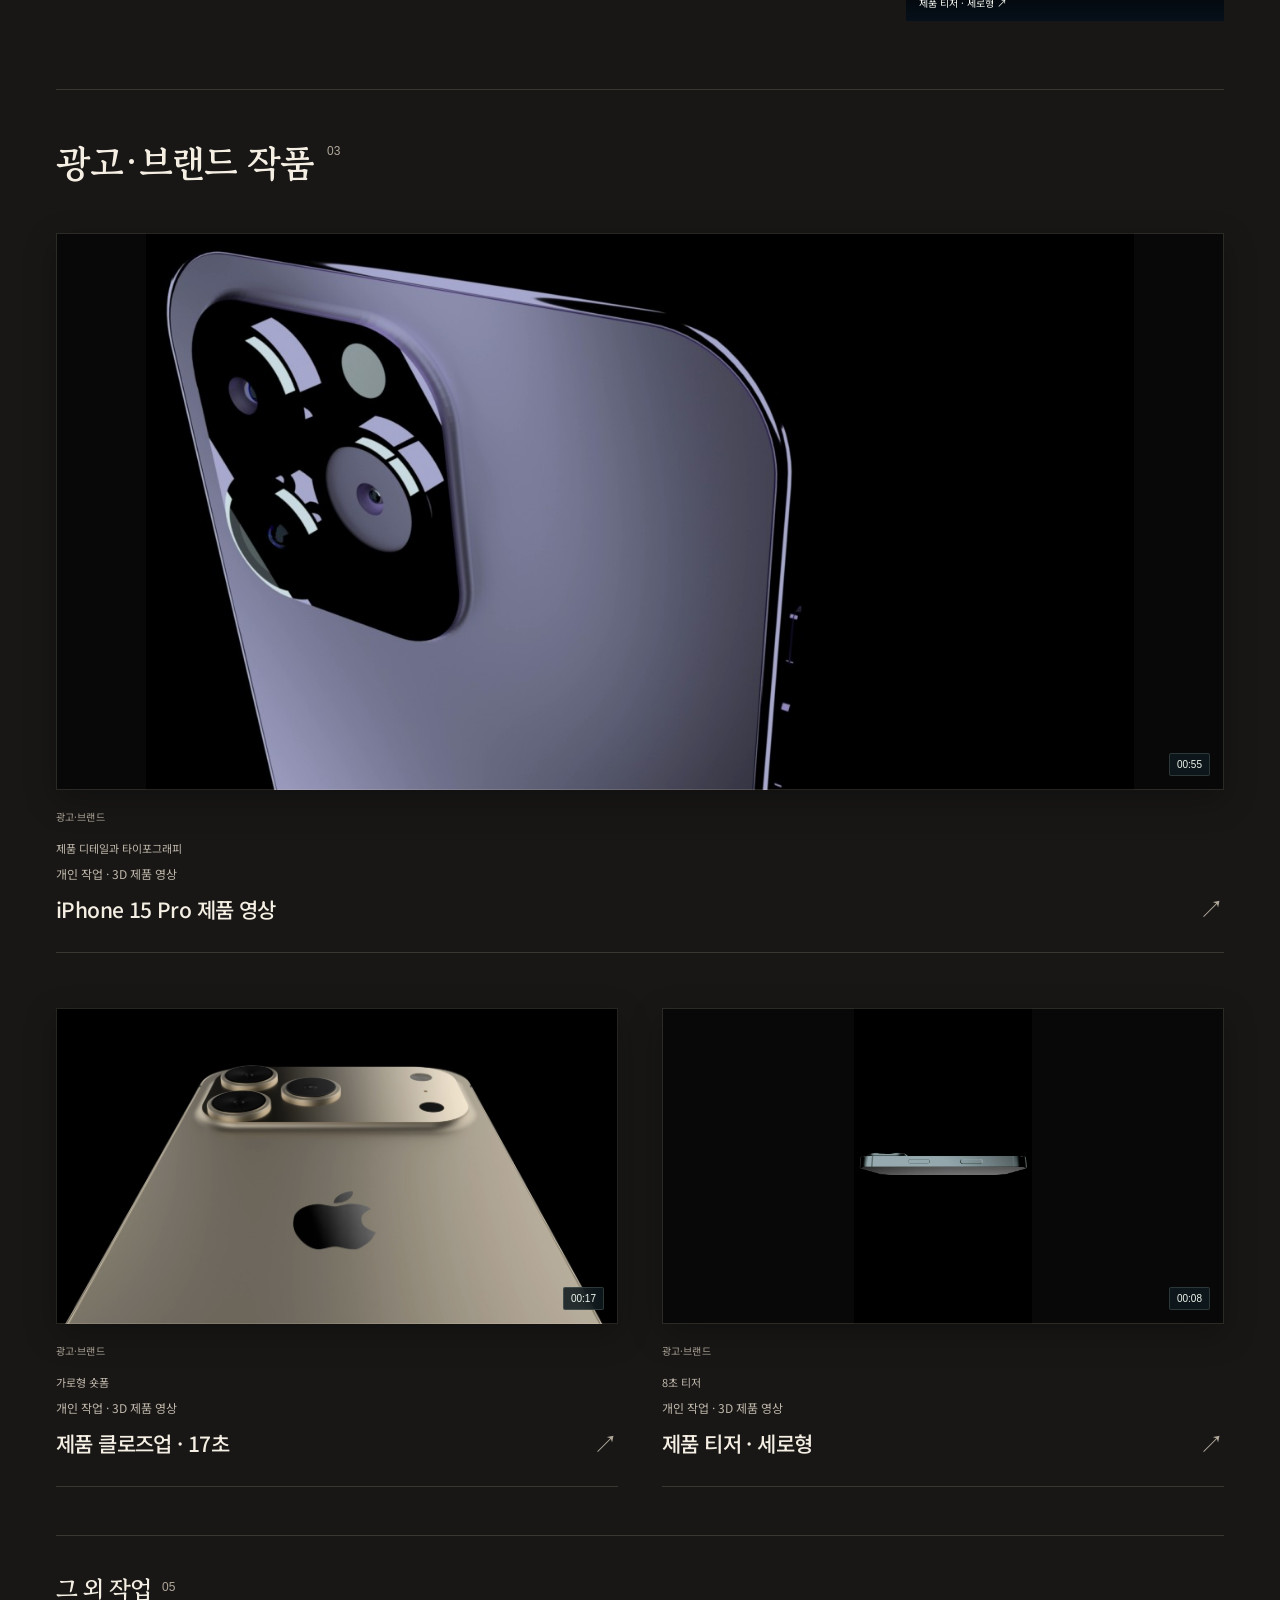
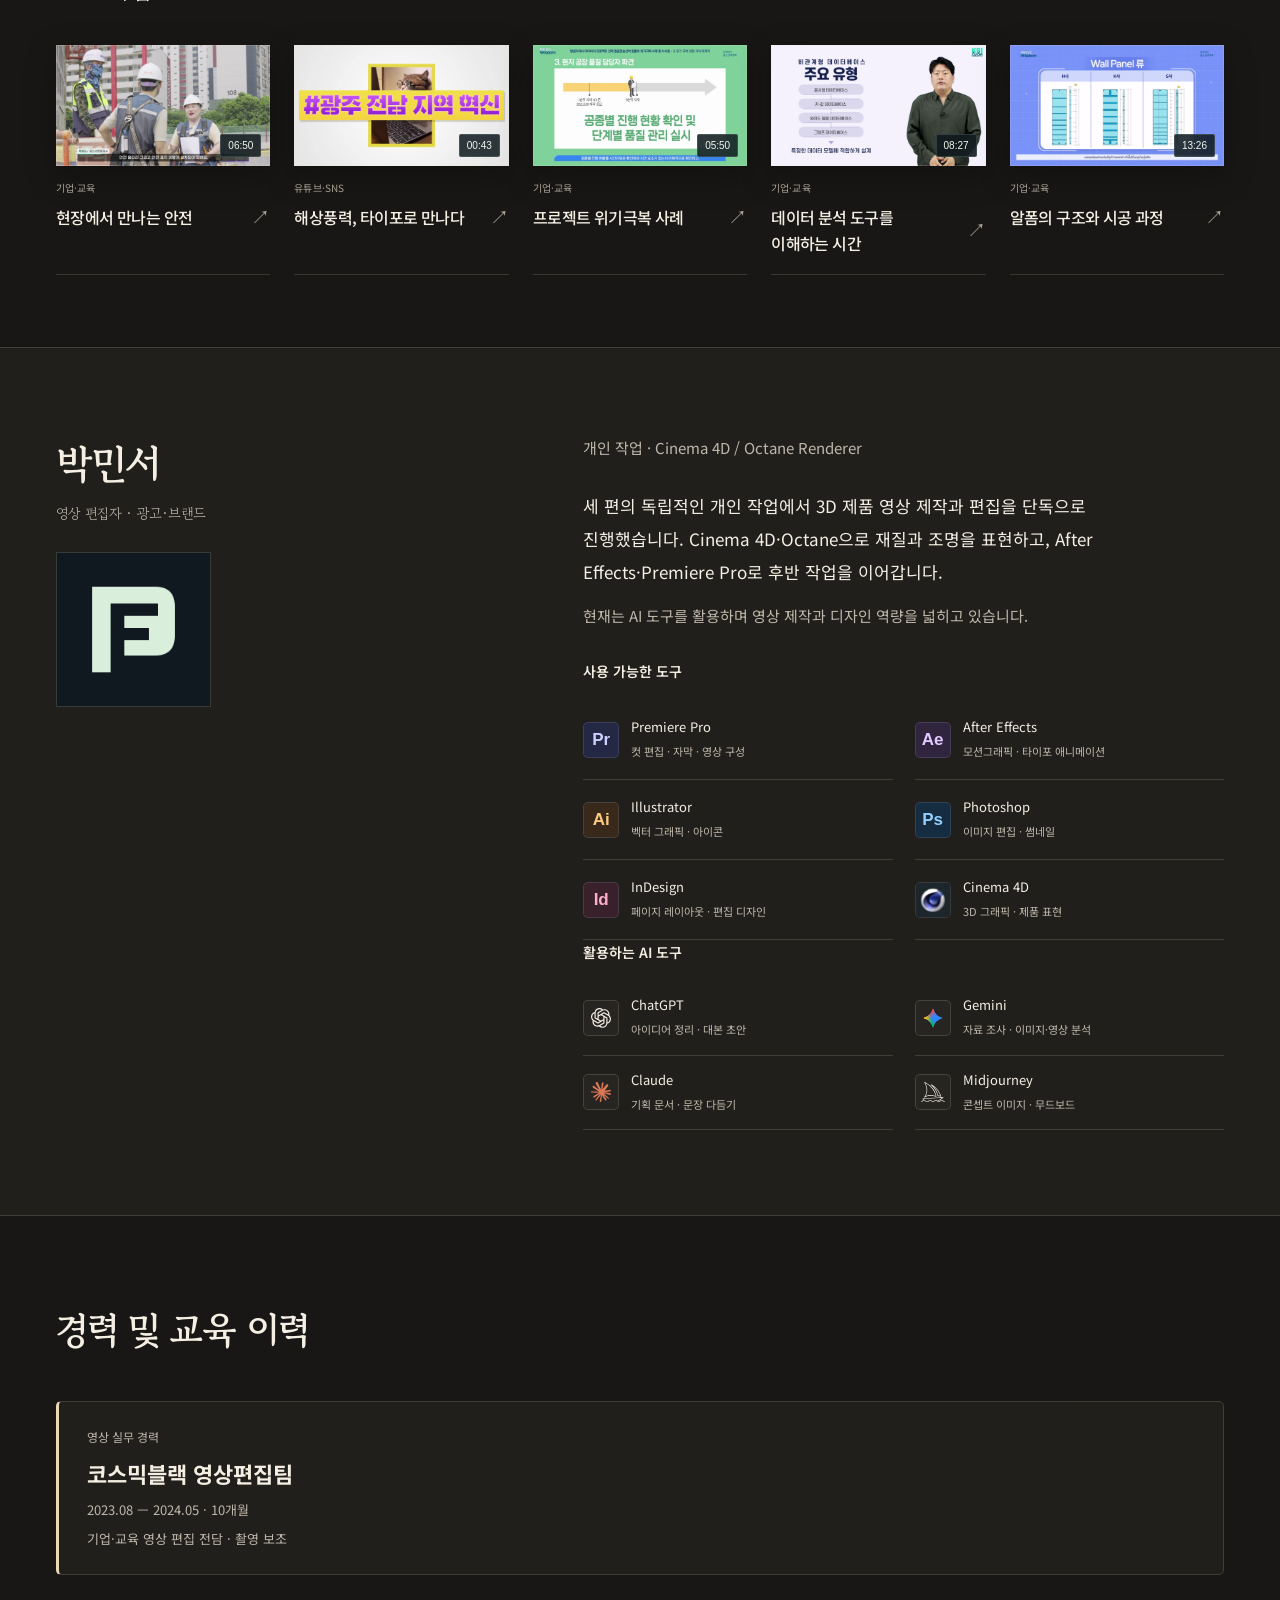
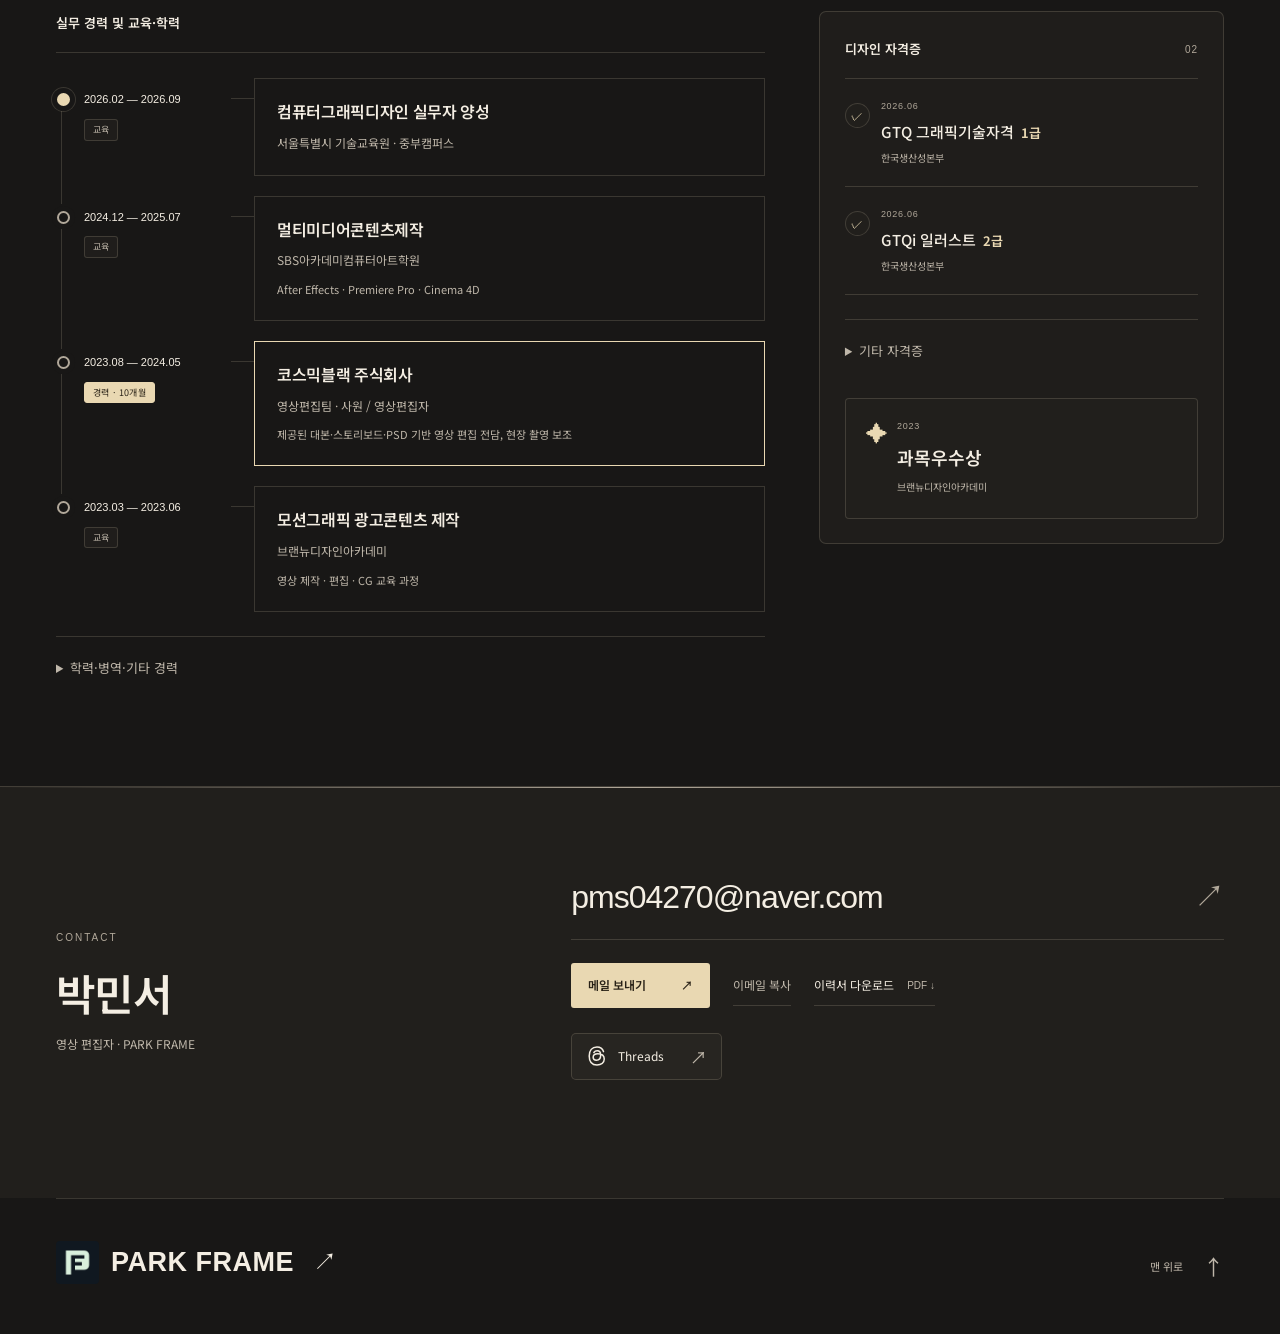
==== commit 050fea24: "Update focused portfolios and verified media" ====
--- a/brand/index.html
+++ b/brand/index.html
@@ -14,7 +14,7 @@
   <link rel="stylesheet" href="../style.css">
   <script src="../assets/hls.min.js" defer></script>
   
-<style>
+<link rel="preconnect" href="https://fonts.googleapis.com"><link rel="preconnect" href="https://fonts.gstatic.com" crossorigin><link rel="stylesheet" href="https://fonts.googleapis.com/css2?family=Black+Han+Sans&amp;family=Gowun+Batang:wght@700&amp;family=Noto+Sans+KR:wght@400;500;600;700;800&amp;display=swap"><style>
 .edition-bar .shell{display:flex;align-items:center;justify-content:space-between;gap:18px;min-height:54px}.edition-bar strong{font-size:13px}.edition-bar p{margin:0;font-size:10px;letter-spacing:.14em;color:var(--muted)}.edition-bar .filter-row{display:contents}.edition-bar .filter-result{display:none}.edition-eyebrow{font-size:11px;letter-spacing:.16em;color:var(--muted);margin:0 0 18px}.edition-tags{display:flex;flex-wrap:wrap;gap:8px;margin:25px 0 0;padding:0;list-style:none}.edition-tags li{border:1px solid var(--line);border-radius:4px;font-size:11px;padding:5px 10px;color:var(--muted)}.header-cta{white-space:nowrap}
 html[data-portfolio="corporate"]{--accent:#b8d8e9;--accent-ink:#19364b}html[data-portfolio="corporate"][data-theme="light"]{--accent:#285b7b;--accent-ink:#fff;--about:#e9eef0;--bg:#f6f7f6;--surface:#edf1f2;--raised:#e2eaed}.edition-corporate .hero{padding-block:64px}.edition-corporate .hero-main{aspect-ratio:16/10}.edition-corporate .hero-strip button{aspect-ratio:2.35}
 html[data-portfolio="brand"]{--accent:#d4c9f1;--accent-ink:#302640}html[data-portfolio="brand"][data-theme="light"]{--accent:#61467b;--accent-ink:#fff}.edition-brand .hero{grid-template-columns:.9fr 1.2fr;padding-block:76px}.edition-brand .hero-main{aspect-ratio:16/10}.edition-brand .hero-strip button{aspect-ratio:2.65}.edition-brand .hero-copy h1{font-size:clamp(36px,4vw,62px)}
@@ -23,6 +23,16 @@
 
 .edition-corporate .works,.edition-brand .works,.edition-social .works{padding-bottom:48px}.other-works{padding-bottom:72px;scroll-margin-top:170px}.other-works .section-heading{border-top:1px solid var(--line);padding-top:30px;margin-bottom:24px}.other-works h2{font-size:24px;letter-spacing:-.6px}.other-grid{display:grid;grid-template-columns:repeat(auto-fit,minmax(180px,1fr));gap:24px}.other-grid .work-card{padding-bottom:18px}.other-grid .card-title-row h3{font-size:17px;letter-spacing:-.3px;line-height:1.6}.other-grid .card-arrow{font-size:19px}.other-grid .card-project-label,.other-grid .card-credit{display:none}.other-grid .card-topline{margin:13px 0 8px}.other-grid .card-tags span{font-size:10px}.other-grid .card-duration{bottom:9px;right:9px}
 @media(max-width:760px){.other-works{padding-bottom:44px}.other-works h2{font-size:22px}.other-grid{grid-template-columns:repeat(2,minmax(0,1fr));gap:22px 16px}.other-grid .card-title-row h3{font-size:15px}.other-grid .card-topline{margin-top:10px}.other-grid .card-tags{gap:6px}.other-grid .card-tags span{font-size:10px;letter-spacing:0}.other-grid .card-tags span+span{padding-left:6px}.other-grid .card-duration{font-size:9px;padding:2px 5px}.other-grid .card-watch{font-size:9px;padding:3px 6px;left:7px;bottom:7px}}
+
+/* Discipline-specific art direction, with shared readable body typography. */
+html[data-portfolio]{--sans:"Noto Sans KR","Malgun Gothic","Apple SD Gothic Neo",sans-serif}html[data-portfolio] body{font-size:16px;line-height:1.85}html[data-portfolio] .header{height:86px}html[data-portfolio] .audience-selector{top:86px}html[data-portfolio] .brand{font-size:18px}html[data-portfolio] .brand-logo{width:42px;height:42px}html[data-portfolio] .header-cta{border-radius:30px;padding:10px 18px}html[data-portfolio] .edition-bar .shell{min-height:45px}html[data-portfolio] .edition-bar p{letter-spacing:.12em}html[data-portfolio] .hero-description{font-size:15px;line-height:1.9;max-width:470px}html[data-portfolio] .creator-name{font-size:15px}html[data-portfolio] .work-card{transition:transform .25s ease,box-shadow .25s ease}html[data-portfolio] .card-title-row h3{font-size:21px;line-height:1.6;letter-spacing:-.6px}html[data-portfolio] .card-image img{object-fit:contain}html[data-portfolio] .other-grid .card-title-row h3{font-size:16px}html[data-portfolio] .hero-play{background:#0a0e1666;border-color:#ffffff85}html[data-portfolio] .hero-main{transform:none;box-shadow:none}html[data-portfolio] .section-heading h2:after{display:none}html[data-portfolio] .about h2{font-size:40px}html[data-portfolio] .software-list small{line-height:1.8}html[data-portfolio] .hero-main img{object-fit:cover}html[data-portfolio] .hero-strip img{object-fit:contain}html[data-portfolio] .timeline-content{box-shadow:none}
+html[data-portfolio="corporate"]{--bg:#101c2c;--ink:#edf3fc;--muted:#acbbd0;--subtle:#9fadc1;--line:#b7cbe329;--surface:#17273b;--raised:#203650;--accent:#a8caff;--accent-ink:#102747;--header:#101c2cf5;--about:#152438;--control:#a8caff0a;--glow:transparent}html[data-portfolio="corporate"][data-theme="light"]{--bg:#f7f9fc;--ink:#152944;--muted:#52647a;--subtle:#5c7089;--line:#203f6725;--surface:#fff;--raised:#e9f0f9;--accent:#2258a1;--accent-ink:#fff;--header:#f7f9fcf5;--about:#edf2f8;--control:#2258a108}.edition-corporate .hero{grid-template-columns:1fr 1.12fr;gap:56px;padding-block:70px}.edition-corporate #hero-title{font-size:clamp(38px,4vw,58px);line-height:1.4;font-weight:750;letter-spacing:-2px}.edition-corporate .edition-eyebrow{border-left:3px solid var(--accent);padding-left:12px;letter-spacing:.12em}.edition-corporate .hero-visual{padding:16px;background:var(--surface);border:1px solid var(--line);border-radius:14px}.edition-corporate .hero-main{aspect-ratio:16/10;border-radius:6px}.edition-corporate .hero-strip button{aspect-ratio:2.5;border-radius:5px}.edition-corporate .edition-tags li{background:var(--surface);border-radius:4px}.edition-corporate .primary-link{border-radius:5px;padding:14px 22px}.edition-corporate .work-grid{gap:26px}.edition-corporate #work-grid .work-card{border:1px solid var(--line);border-radius:10px;background:var(--surface);padding:15px 15px 22px}.edition-corporate #work-grid .card-image{border:0;border-radius:5px}.edition-corporate #work-grid .card-topline,.edition-corporate #work-grid .card-title-row,.edition-corporate #work-grid .card-project-label,.edition-corporate #work-grid .card-credit{margin-left:6px;margin-right:6px}.edition-corporate #work-grid .card-credit{margin-bottom:0}.edition-corporate .section-heading h2{font-size:31px;font-weight:700}.edition-corporate .section-heading{border-top:1px solid var(--line);padding-top:25px}.edition-corporate .timeline-content{border-radius:6px}.edition-corporate .experience-summary{background:var(--surface);border-radius:8px}.edition-corporate .contact-section{border-top:1px solid var(--line)}
+html[data-portfolio="brand"]{--bg:#181716;--ink:#f4eee3;--muted:#bfb7aa;--subtle:#b1a89a;--line:#e9dcc129;--surface:#211f1c;--raised:#302b24;--accent:#e9d8b2;--accent-ink:#282116;--header:#181716f5;--about:#211f1c;--control:#e9d8b208;--glow:transparent}html[data-portfolio="brand"][data-theme="light"]{--bg:#f8f4ec;--ink:#29231d;--muted:#6e6254;--subtle:#796b59;--line:#5e49352b;--surface:#efe9dd;--raised:#e6ddcd;--accent:#795a32;--accent-ink:#fff;--header:#f8f4ecf5;--about:#efe9dd;--control:#795a3209}.edition-brand .hero{display:block;padding-block:55px 68px}.edition-brand .hero-copy{display:grid;grid-template-columns:1.2fr .8fr;column-gap:60px;grid-template-areas:"eyebrow intro" "name intro" "title cta" "title tags";align-items:start;padding:0 0 40px}.edition-brand .edition-eyebrow{grid-area:eyebrow;margin-bottom:12px;letter-spacing:.18em}.edition-brand .creator-name{grid-area:name;margin-bottom:20px}.edition-brand #hero-title{grid-area:title;font-family:"Gowun Batang",Georgia,serif;font-weight:700;font-size:clamp(40px,4.9vw,74px);line-height:1.3;letter-spacing:-2.8px;margin-bottom:0}.edition-brand .hero-description{grid-area:intro;padding-top:5px;max-width:370px;margin-bottom:20px}.edition-brand .primary-link{grid-area:cta;justify-self:start;background:transparent;color:var(--ink);border-bottom:1px solid var(--accent);padding:11px 0;border-radius:0;gap:56px}.edition-brand .edition-tags{grid-area:tags;margin-top:25px;gap:12px}.edition-brand .edition-tags li{border:0;padding:0;font-size:10px}.edition-brand .edition-tags li+li{border-left:1px solid var(--line);padding-left:12px}.edition-brand .hero-visual{display:grid;grid-template-columns:1.7fr .65fr;gap:18px}.edition-brand .hero-main{aspect-ratio:16/9;border-radius:0;border:0}.edition-brand .hero-strip{grid-template-columns:1fr;grid-template-rows:1fr 1fr;margin:0;gap:18px}.edition-brand .hero-strip button{aspect-ratio:auto;min-height:0;border:0;border-radius:0;background:#080808}.edition-brand .hero-main img{object-fit:contain}.edition-brand .hero-image-caption{font-size:18px}.edition-brand .section-heading h2,.edition-brand .about h2,.edition-brand .contact-title{font-family:"Gowun Batang",Georgia,serif;font-weight:700;letter-spacing:-1px}.edition-brand #work-grid{column-gap:44px;row-gap:55px}.edition-brand #work-grid .work-card:first-child{grid-column:1/-1}.edition-brand #work-grid .work-card:first-child .card-image{aspect-ratio:2.1}.edition-brand .card-image{border:0;border-radius:0;background:#080808}.edition-brand .card-title-row h3{font-weight:500}.edition-brand .works{border-top:1px solid var(--line);padding-top:45px}.edition-brand .other-works .section-heading{padding-top:35px}.edition-brand .profile-logo{border-radius:0}.edition-brand .timeline-content{border-radius:0;background:transparent}.edition-brand .contact-email{font-weight:400;letter-spacing:-1px}
+html[data-portfolio="social"]{--bg:#151719;--ink:#f3f3ee;--muted:#b8bfbe;--subtle:#a9b5b0;--line:#d8e0da2b;--surface:#202427;--raised:#2c3233;--accent:#ffd16a;--accent-ink:#29200d;--header:#151719f5;--about:#202427;--control:#ffd16a09;--glow:transparent}html[data-portfolio="social"][data-theme="light"]{--bg:#f6f5ef;--ink:#212721;--muted:#586359;--subtle:#647164;--line:#263d2b30;--surface:#fff;--raised:#e9ecdf;--accent:#76520d;--accent-ink:#fff;--header:#f6f5eff5;--about:#eceee3;--control:#76520d09}.edition-social .hero{grid-template-columns:1.05fr 1fr;gap:65px;padding-block:55px 65px}.edition-social #hero-title{font-family:"Black Han Sans","Noto Sans KR",sans-serif;font-weight:400;font-size:clamp(40px,4.8vw,70px);line-height:1.22;letter-spacing:-1.9px}.edition-social .edition-eyebrow{display:inline-block;border:1px solid var(--line);border-radius:30px;padding:5px 12px;letter-spacing:.1em;margin-bottom:22px}.edition-social .primary-link{border-radius:30px;padding:14px 24px;font-weight:700}.edition-social .edition-tags li{border:0;border-radius:0;padding:0 0 0 12px;position:relative}.edition-social .edition-tags li:before{content:"";position:absolute;left:0;top:9px;width:4px;height:4px;border-radius:50%;background:var(--accent)}.edition-social .hero-visual{padding:22px;gap:15px;border:1px solid var(--line);border-radius:22px;background:radial-gradient(var(--line) 1px,transparent 1px) 0 0/14px 14px,var(--surface);grid-template-columns:1fr .8fr}.edition-social .hero-main{aspect-ratio:9/16;max-height:510px;border-radius:12px;border-color:#ffffff25}.edition-social .hero-strip{gap:16px}.edition-social .hero-strip button{border-radius:9px;aspect-ratio:1.05}.edition-social .hero-image-caption{padding:14px}.edition-social .section-heading h2{font-family:"Black Han Sans","Noto Sans KR",sans-serif;font-weight:400;font-size:32px;letter-spacing:-.8px}.edition-social #work-grid{grid-template-columns:repeat(3,minmax(0,1fr));gap:25px}.edition-social #work-grid .card-image{aspect-ratio:4/5;border-radius:14px;background:var(--surface)}.edition-social #work-grid .card-title-row h3{font-size:20px;font-weight:700}.edition-social #work-grid .card-credit{font-size:11px}.edition-social .card-duration{border-radius:15px}.edition-social .other-grid .card-image{border-radius:8px}.edition-social .timeline-content{border-radius:12px}.edition-social .experience-summary{border-radius:12px}.edition-social .contact-mail-button{border-radius:30px}
+@media(hover:hover){.edition-corporate #work-grid .work-card:hover{transform:translateY(-4px);box-shadow:0 12px 32px var(--shadow)}.edition-social #work-grid .card-button:hover .card-image{border-color:var(--accent)}}
+@media(min-width:761px) and (max-width:1100px){.edition-corporate .hero,.edition-social .hero{gap:28px}.edition-corporate #hero-title{font-size:38px}.edition-brand .hero-copy{column-gap:30px;grid-template-columns:1.15fr .85fr}.edition-brand #hero-title{font-size:45px}.edition-social #hero-title{font-size:43px}.edition-social .hero-visual{padding:15px;gap:11px}.edition-social .hero-strip{gap:11px}.edition-social #work-grid{gap:18px}.edition-social #work-grid .card-title-row h3{font-size:18px}}
+@media(max-width:760px){html[data-portfolio] .header{height:108px}html[data-portfolio] .audience-selector{top:108px}html[data-portfolio] .edition-bar .shell{min-height:45px}html[data-portfolio] .hero-description{font-size:14px;line-height:1.9}html[data-portfolio] .card-title-row h3{font-size:20px}html[data-portfolio] .other-grid .card-title-row h3{font-size:15px}html[data-portfolio] .about h2{font-size:34px}.edition-corporate .hero,.edition-social .hero{grid-template-columns:1fr;padding-block:36px;gap:30px}.edition-corporate #hero-title{font-size:clamp(32px,8.5vw,48px);letter-spacing:-1.4px}.edition-corporate .hero-visual{padding:10px;border-radius:10px}.edition-corporate #work-grid{grid-template-columns:1fr;gap:22px}.edition-corporate #work-grid .work-card{padding:11px 11px 18px}.edition-corporate .section-heading h2{font-size:28px}.edition-corporate .section-heading{padding-top:20px}.edition-brand .hero{padding-block:36px}.edition-brand .hero-copy{display:block;padding-bottom:28px}.edition-brand #hero-title{font-size:clamp(33px,8.6vw,50px);line-height:1.42;letter-spacing:-1.8px;margin-bottom:22px}.edition-brand .hero-description{max-width:440px;padding-top:0}.edition-brand .primary-link{margin-top:0;padding-block:10px}.edition-brand .edition-tags{margin-top:22px}.edition-brand .hero-visual{display:block}.edition-brand .hero-main{aspect-ratio:4/3}.edition-brand .hero-strip{display:grid;grid-template-columns:1fr 1fr;grid-template-rows:auto;gap:12px;margin-top:12px}.edition-brand .hero-strip button{aspect-ratio:1.65}.edition-brand #work-grid{grid-template-columns:1fr;gap:30px}.edition-brand #work-grid .work-card:first-child .card-image{aspect-ratio:16/9}.edition-brand .works{padding-top:30px}.edition-brand .section-heading h2{font-size:29px}.edition-social #hero-title{font-size:clamp(35px,9.1vw,52px);line-height:1.28;letter-spacing:-1.2px}.edition-social .hero-visual{padding:16px;gap:12px;border-radius:16px}.edition-social .hero-main{max-height:440px}.edition-social .hero-strip{gap:12px}.edition-social #work-grid{grid-template-columns:1fr;gap:30px}.edition-social #work-grid .card-image{aspect-ratio:16/10}.edition-social #work-grid .card-image.portrait{aspect-ratio:4/5;max-height:440px}.edition-social .section-heading h2{font-size:28px}.edition-social .other-works h2{font-size:23px}}
+@media(prefers-reduced-motion:reduce){html[data-portfolio] .work-card{transition:none}.edition-corporate #work-grid .work-card:hover{transform:none}}
 </style></head>
 <body class="edition-brand">
   <div class="ambient-background" aria-hidden="true"><div class="ambient-glow glow-one"></div><div class="ambient-glow glow-two"></div><div class="background-grid"></div></div>
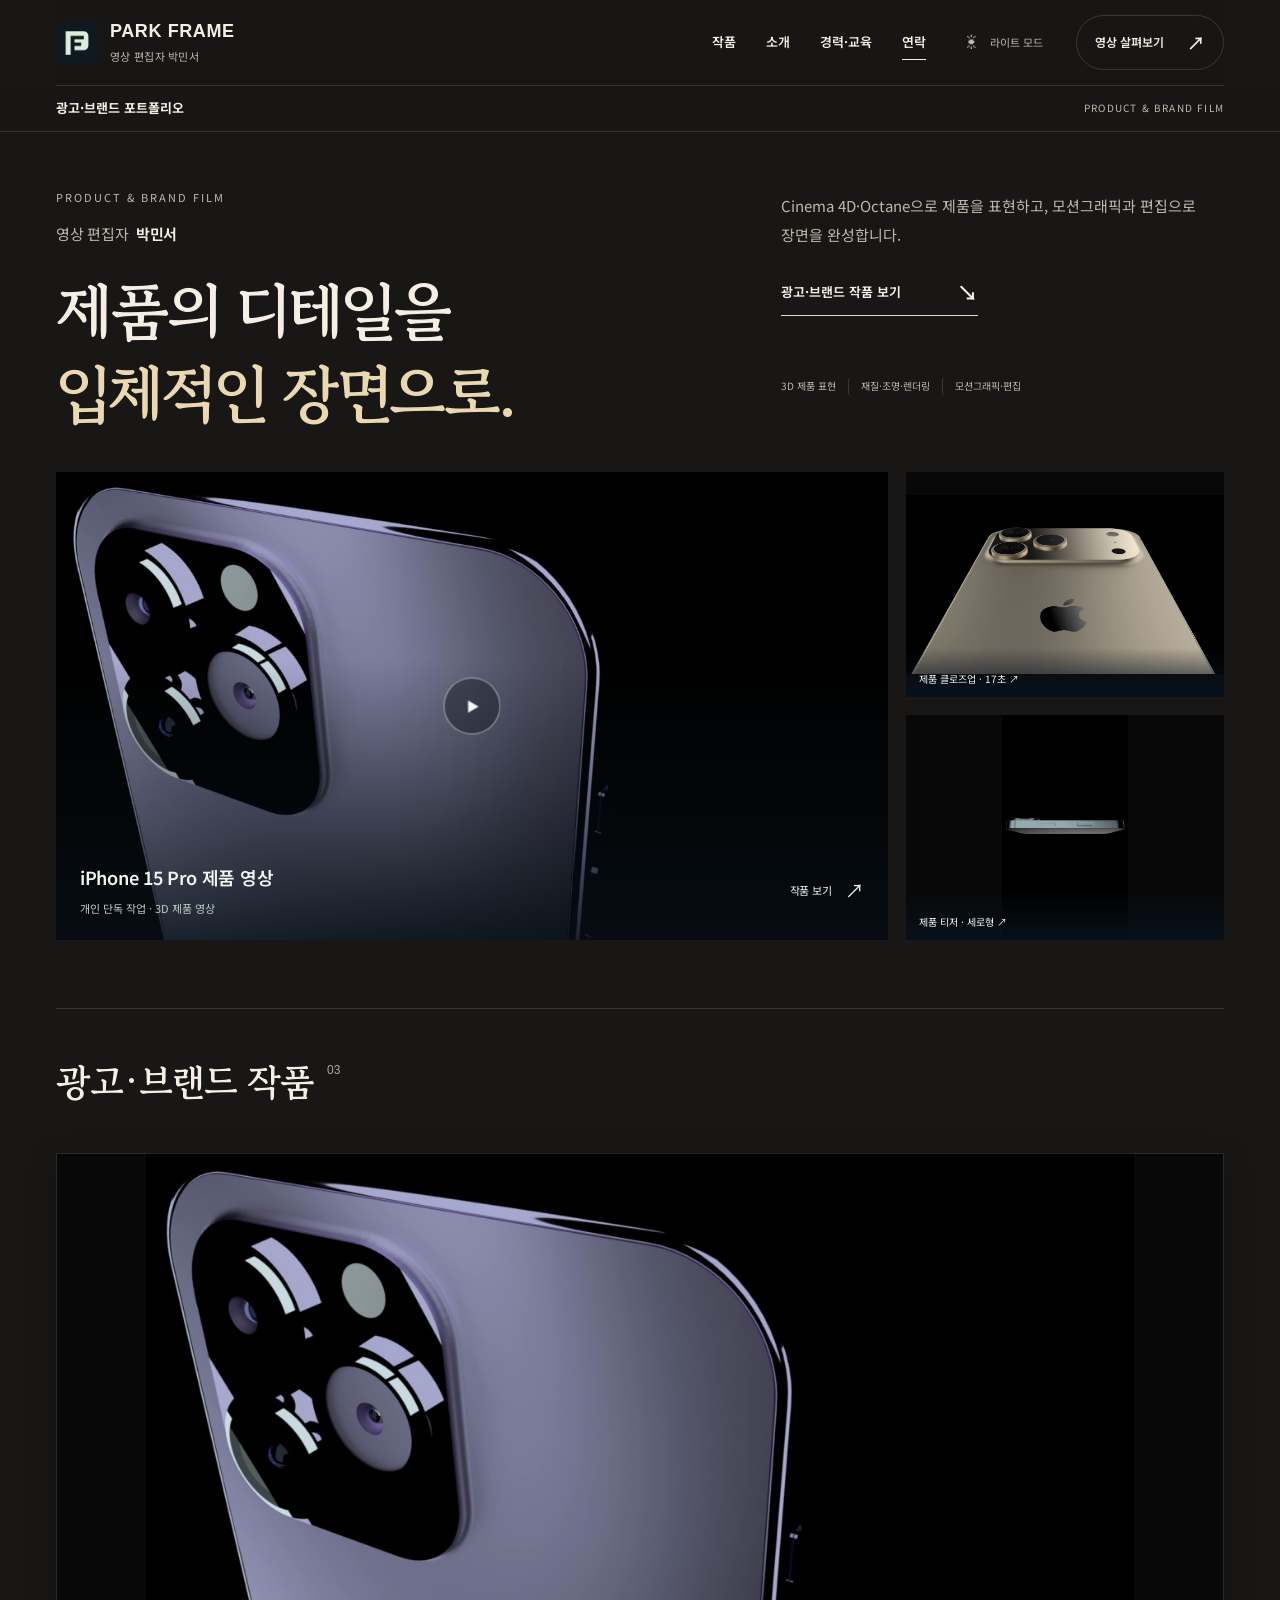
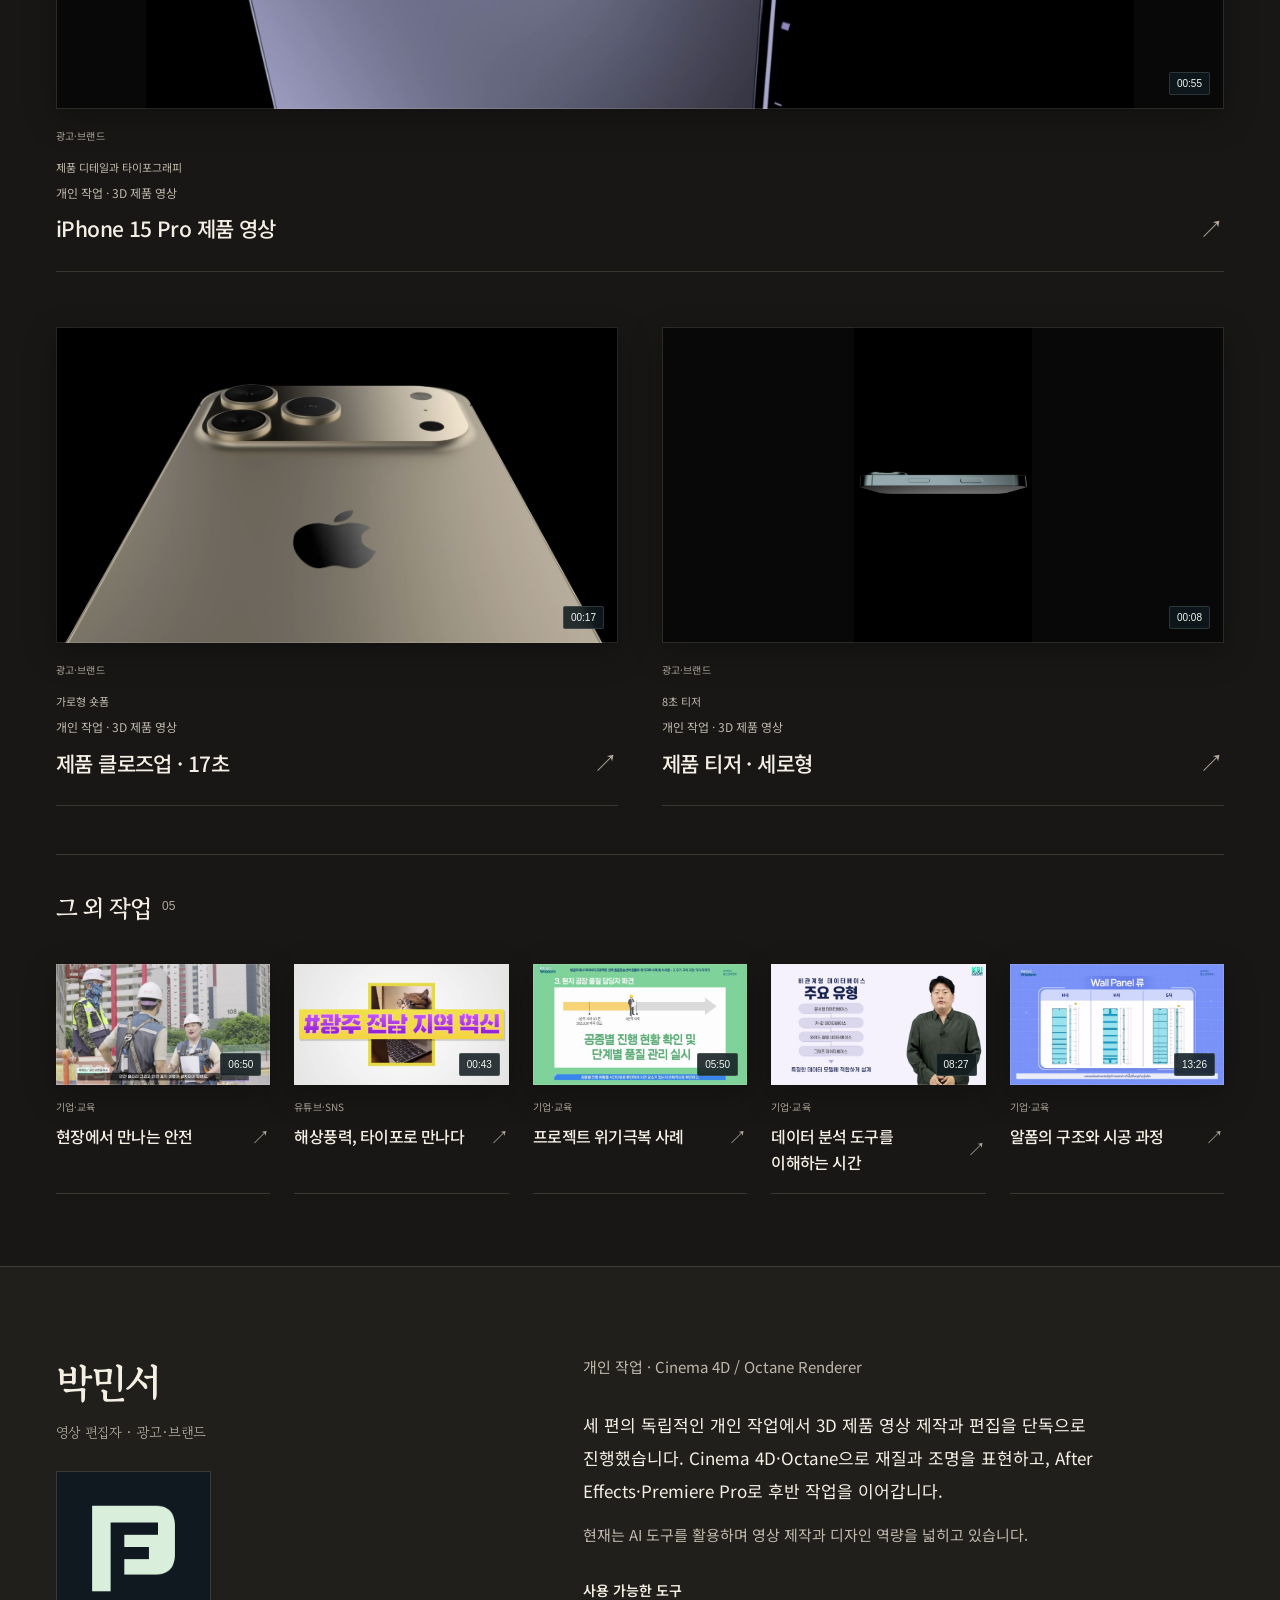
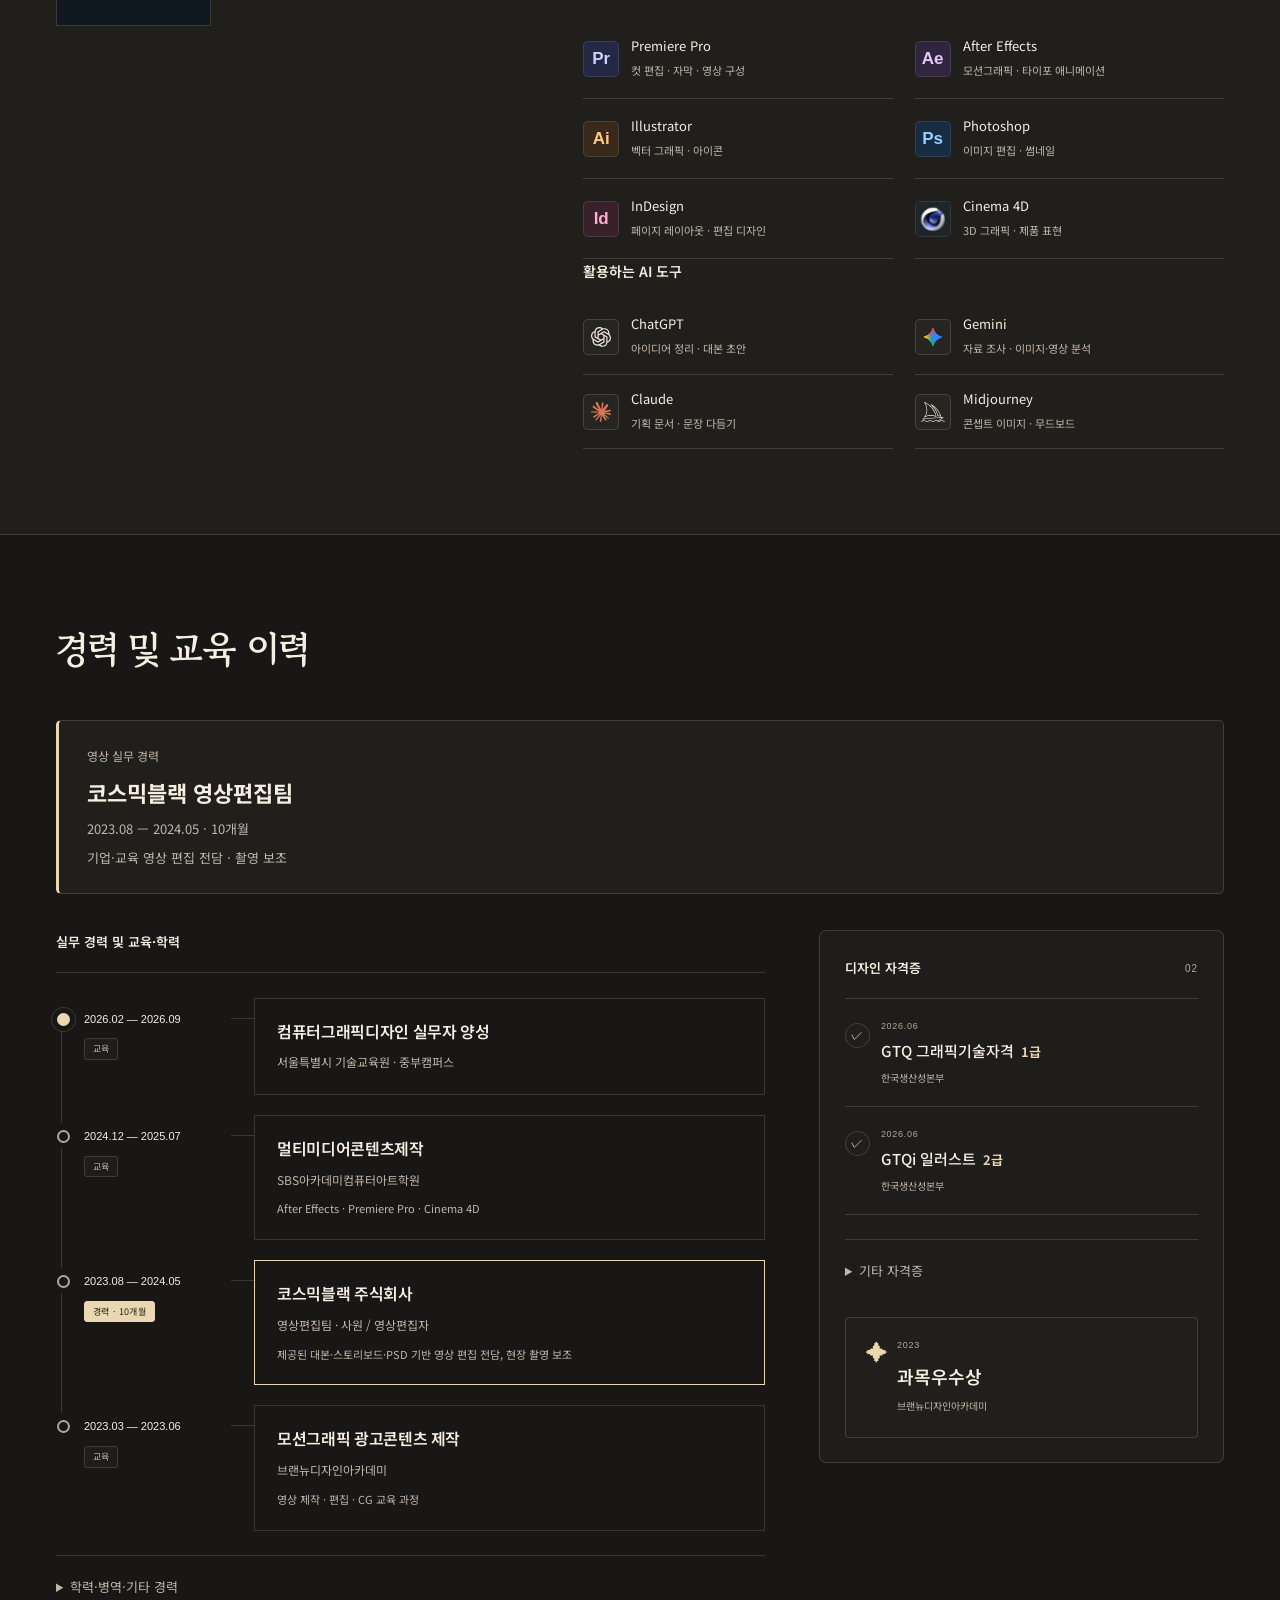
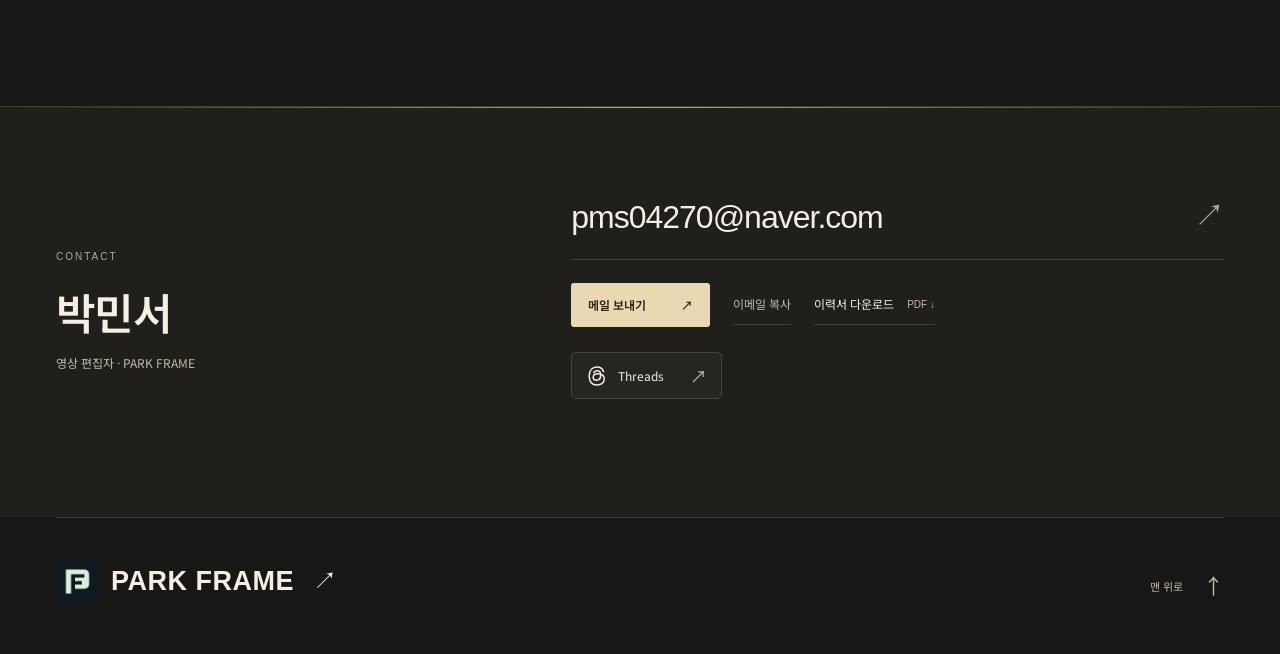
==== commit fef4d121: "Update focused portfolios and verified media" ====
--- a/brand/index.html
+++ b/brand/index.html
@@ -27,7 +27,7 @@
 /* Discipline-specific art direction, with shared readable body typography. */
 html[data-portfolio]{--sans:"Noto Sans KR","Malgun Gothic","Apple SD Gothic Neo",sans-serif}html[data-portfolio] body{font-size:16px;line-height:1.85}html[data-portfolio] .header{height:86px}html[data-portfolio] .audience-selector{top:86px}html[data-portfolio] .brand{font-size:18px}html[data-portfolio] .brand-logo{width:42px;height:42px}html[data-portfolio] .header-cta{border-radius:30px;padding:10px 18px}html[data-portfolio] .edition-bar .shell{min-height:45px}html[data-portfolio] .edition-bar p{letter-spacing:.12em}html[data-portfolio] .hero-description{font-size:15px;line-height:1.9;max-width:470px}html[data-portfolio] .creator-name{font-size:15px}html[data-portfolio] .work-card{transition:transform .25s ease,box-shadow .25s ease}html[data-portfolio] .card-title-row h3{font-size:21px;line-height:1.6;letter-spacing:-.6px}html[data-portfolio] .card-image img{object-fit:contain}html[data-portfolio] .other-grid .card-title-row h3{font-size:16px}html[data-portfolio] .hero-play{background:#0a0e1666;border-color:#ffffff85}html[data-portfolio] .hero-main{transform:none;box-shadow:none}html[data-portfolio] .section-heading h2:after{display:none}html[data-portfolio] .about h2{font-size:40px}html[data-portfolio] .software-list small{line-height:1.8}html[data-portfolio] .hero-main img{object-fit:cover}html[data-portfolio] .hero-strip img{object-fit:contain}html[data-portfolio] .timeline-content{box-shadow:none}
 html[data-portfolio="corporate"]{--bg:#101c2c;--ink:#edf3fc;--muted:#acbbd0;--subtle:#9fadc1;--line:#b7cbe329;--surface:#17273b;--raised:#203650;--accent:#a8caff;--accent-ink:#102747;--header:#101c2cf5;--about:#152438;--control:#a8caff0a;--glow:transparent}html[data-portfolio="corporate"][data-theme="light"]{--bg:#f7f9fc;--ink:#152944;--muted:#52647a;--subtle:#5c7089;--line:#203f6725;--surface:#fff;--raised:#e9f0f9;--accent:#2258a1;--accent-ink:#fff;--header:#f7f9fcf5;--about:#edf2f8;--control:#2258a108}.edition-corporate .hero{grid-template-columns:1fr 1.12fr;gap:56px;padding-block:70px}.edition-corporate #hero-title{font-size:clamp(38px,4vw,58px);line-height:1.4;font-weight:750;letter-spacing:-2px}.edition-corporate .edition-eyebrow{border-left:3px solid var(--accent);padding-left:12px;letter-spacing:.12em}.edition-corporate .hero-visual{padding:16px;background:var(--surface);border:1px solid var(--line);border-radius:14px}.edition-corporate .hero-main{aspect-ratio:16/10;border-radius:6px}.edition-corporate .hero-strip button{aspect-ratio:2.5;border-radius:5px}.edition-corporate .edition-tags li{background:var(--surface);border-radius:4px}.edition-corporate .primary-link{border-radius:5px;padding:14px 22px}.edition-corporate .work-grid{gap:26px}.edition-corporate #work-grid .work-card{border:1px solid var(--line);border-radius:10px;background:var(--surface);padding:15px 15px 22px}.edition-corporate #work-grid .card-image{border:0;border-radius:5px}.edition-corporate #work-grid .card-topline,.edition-corporate #work-grid .card-title-row,.edition-corporate #work-grid .card-project-label,.edition-corporate #work-grid .card-credit{margin-left:6px;margin-right:6px}.edition-corporate #work-grid .card-credit{margin-bottom:0}.edition-corporate .section-heading h2{font-size:31px;font-weight:700}.edition-corporate .section-heading{border-top:1px solid var(--line);padding-top:25px}.edition-corporate .timeline-content{border-radius:6px}.edition-corporate .experience-summary{background:var(--surface);border-radius:8px}.edition-corporate .contact-section{border-top:1px solid var(--line)}
-html[data-portfolio="brand"]{--bg:#181716;--ink:#f4eee3;--muted:#bfb7aa;--subtle:#b1a89a;--line:#e9dcc129;--surface:#211f1c;--raised:#302b24;--accent:#e9d8b2;--accent-ink:#282116;--header:#181716f5;--about:#211f1c;--control:#e9d8b208;--glow:transparent}html[data-portfolio="brand"][data-theme="light"]{--bg:#f8f4ec;--ink:#29231d;--muted:#6e6254;--subtle:#796b59;--line:#5e49352b;--surface:#efe9dd;--raised:#e6ddcd;--accent:#795a32;--accent-ink:#fff;--header:#f8f4ecf5;--about:#efe9dd;--control:#795a3209}.edition-brand .hero{display:block;padding-block:55px 68px}.edition-brand .hero-copy{display:grid;grid-template-columns:1.2fr .8fr;column-gap:60px;grid-template-areas:"eyebrow intro" "name intro" "title cta" "title tags";align-items:start;padding:0 0 40px}.edition-brand .edition-eyebrow{grid-area:eyebrow;margin-bottom:12px;letter-spacing:.18em}.edition-brand .creator-name{grid-area:name;margin-bottom:20px}.edition-brand #hero-title{grid-area:title;font-family:"Gowun Batang",Georgia,serif;font-weight:700;font-size:clamp(40px,4.9vw,74px);line-height:1.3;letter-spacing:-2.8px;margin-bottom:0}.edition-brand .hero-description{grid-area:intro;padding-top:5px;max-width:370px;margin-bottom:20px}.edition-brand .primary-link{grid-area:cta;justify-self:start;background:transparent;color:var(--ink);border-bottom:1px solid var(--accent);padding:11px 0;border-radius:0;gap:56px}.edition-brand .edition-tags{grid-area:tags;margin-top:25px;gap:12px}.edition-brand .edition-tags li{border:0;padding:0;font-size:10px}.edition-brand .edition-tags li+li{border-left:1px solid var(--line);padding-left:12px}.edition-brand .hero-visual{display:grid;grid-template-columns:1.7fr .65fr;gap:18px}.edition-brand .hero-main{aspect-ratio:16/9;border-radius:0;border:0}.edition-brand .hero-strip{grid-template-columns:1fr;grid-template-rows:1fr 1fr;margin:0;gap:18px}.edition-brand .hero-strip button{aspect-ratio:auto;min-height:0;border:0;border-radius:0;background:#080808}.edition-brand .hero-main img{object-fit:contain}.edition-brand .hero-image-caption{font-size:18px}.edition-brand .section-heading h2,.edition-brand .about h2,.edition-brand .contact-title{font-family:"Gowun Batang",Georgia,serif;font-weight:700;letter-spacing:-1px}.edition-brand #work-grid{column-gap:44px;row-gap:55px}.edition-brand #work-grid .work-card:first-child{grid-column:1/-1}.edition-brand #work-grid .work-card:first-child .card-image{aspect-ratio:2.1}.edition-brand .card-image{border:0;border-radius:0;background:#080808}.edition-brand .card-title-row h3{font-weight:500}.edition-brand .works{border-top:1px solid var(--line);padding-top:45px}.edition-brand .other-works .section-heading{padding-top:35px}.edition-brand .profile-logo{border-radius:0}.edition-brand .timeline-content{border-radius:0;background:transparent}.edition-brand .contact-email{font-weight:400;letter-spacing:-1px}
+html[data-portfolio="brand"]{--bg:#181716;--ink:#f4eee3;--muted:#bfb7aa;--subtle:#b1a89a;--line:#e9dcc129;--surface:#211f1c;--raised:#302b24;--accent:#e9d8b2;--accent-ink:#282116;--header:#181716f5;--about:#211f1c;--control:#e9d8b208;--glow:transparent}html[data-portfolio="brand"][data-theme="light"]{--bg:#f8f4ec;--ink:#29231d;--muted:#6e6254;--subtle:#796b59;--line:#5e49352b;--surface:#efe9dd;--raised:#e6ddcd;--accent:#795a32;--accent-ink:#fff;--header:#f8f4ecf5;--about:#efe9dd;--control:#795a3209}.edition-brand .hero{display:block;padding-block:55px 68px}.edition-brand .hero-copy{display:grid;grid-template-columns:1.2fr .8fr;column-gap:60px;grid-template-areas:"eyebrow intro" "name intro" "title cta" "title tags";align-items:start;padding:0 0 40px}.edition-brand .edition-eyebrow{grid-area:eyebrow;margin-bottom:12px;letter-spacing:.18em}.edition-brand .creator-name{grid-area:name;margin-bottom:20px}.edition-brand #hero-title{grid-area:title;font-family:"Gowun Batang",Georgia,serif;font-weight:700;font-size:clamp(40px,4.9vw,74px);line-height:1.3;letter-spacing:-2.8px;margin-bottom:0}.edition-brand .hero-description{grid-area:intro;padding-top:5px;max-width:370px;margin-bottom:20px}.edition-brand .primary-link{grid-area:cta;justify-self:start;background:transparent;color:var(--ink);border-bottom:1px solid var(--accent);padding:11px 0;border-radius:0;gap:56px}.edition-brand .edition-tags{grid-area:tags;margin-top:25px;gap:12px}.edition-brand .edition-tags li{border:0;padding:0;font-size:10px}.edition-brand .edition-tags li+li{border-left:1px solid var(--line);padding-left:12px}.edition-brand .hero-visual{display:grid;grid-template-columns:1.7fr .65fr;gap:18px}.edition-brand .hero-main{aspect-ratio:16/9;border-radius:0;border:0}.edition-brand .hero-strip{grid-template-columns:1fr;grid-template-rows:1fr 1fr;margin:0;gap:18px}.edition-brand .hero-strip button{aspect-ratio:auto;min-height:0;border:0;border-radius:0;background:#080808}.edition-brand .hero-strip{min-height:0}.edition-brand .hero-strip button img{position:absolute;inset:0}.edition-brand .hero-main img{object-fit:contain}.edition-brand .hero-image-caption{font-size:18px}.edition-brand .section-heading h2,.edition-brand .about h2,.edition-brand .contact-title{font-family:"Gowun Batang",Georgia,serif;font-weight:700;letter-spacing:-1px}.edition-brand #work-grid{column-gap:44px;row-gap:55px}.edition-brand #work-grid .work-card:first-child{grid-column:1/-1}.edition-brand #work-grid .work-card:first-child .card-image{aspect-ratio:2.1}.edition-brand .card-image{border:0;border-radius:0;background:#080808}.edition-brand .card-title-row h3{font-weight:500}.edition-brand .works{border-top:1px solid var(--line);padding-top:45px}.edition-brand .other-works .section-heading{padding-top:35px}.edition-brand .profile-logo{border-radius:0}.edition-brand .timeline-content{border-radius:0;background:transparent}.edition-brand .contact-email{font-weight:400;letter-spacing:-1px}
 html[data-portfolio="social"]{--bg:#151719;--ink:#f3f3ee;--muted:#b8bfbe;--subtle:#a9b5b0;--line:#d8e0da2b;--surface:#202427;--raised:#2c3233;--accent:#ffd16a;--accent-ink:#29200d;--header:#151719f5;--about:#202427;--control:#ffd16a09;--glow:transparent}html[data-portfolio="social"][data-theme="light"]{--bg:#f6f5ef;--ink:#212721;--muted:#586359;--subtle:#647164;--line:#263d2b30;--surface:#fff;--raised:#e9ecdf;--accent:#76520d;--accent-ink:#fff;--header:#f6f5eff5;--about:#eceee3;--control:#76520d09}.edition-social .hero{grid-template-columns:1.05fr 1fr;gap:65px;padding-block:55px 65px}.edition-social #hero-title{font-family:"Black Han Sans","Noto Sans KR",sans-serif;font-weight:400;font-size:clamp(40px,4.8vw,70px);line-height:1.22;letter-spacing:-1.9px}.edition-social .edition-eyebrow{display:inline-block;border:1px solid var(--line);border-radius:30px;padding:5px 12px;letter-spacing:.1em;margin-bottom:22px}.edition-social .primary-link{border-radius:30px;padding:14px 24px;font-weight:700}.edition-social .edition-tags li{border:0;border-radius:0;padding:0 0 0 12px;position:relative}.edition-social .edition-tags li:before{content:"";position:absolute;left:0;top:9px;width:4px;height:4px;border-radius:50%;background:var(--accent)}.edition-social .hero-visual{padding:22px;gap:15px;border:1px solid var(--line);border-radius:22px;background:radial-gradient(var(--line) 1px,transparent 1px) 0 0/14px 14px,var(--surface);grid-template-columns:1fr .8fr}.edition-social .hero-main{aspect-ratio:9/16;max-height:510px;border-radius:12px;border-color:#ffffff25}.edition-social .hero-strip{gap:16px}.edition-social .hero-strip button{border-radius:9px;aspect-ratio:1.05}.edition-social .hero-image-caption{padding:14px}.edition-social .section-heading h2{font-family:"Black Han Sans","Noto Sans KR",sans-serif;font-weight:400;font-size:32px;letter-spacing:-.8px}.edition-social #work-grid{grid-template-columns:repeat(3,minmax(0,1fr));gap:25px}.edition-social #work-grid .card-image{aspect-ratio:4/5;border-radius:14px;background:var(--surface)}.edition-social #work-grid .card-title-row h3{font-size:20px;font-weight:700}.edition-social #work-grid .card-credit{font-size:11px}.edition-social .card-duration{border-radius:15px}.edition-social .other-grid .card-image{border-radius:8px}.edition-social .timeline-content{border-radius:12px}.edition-social .experience-summary{border-radius:12px}.edition-social .contact-mail-button{border-radius:30px}
 @media(hover:hover){.edition-corporate #work-grid .work-card:hover{transform:translateY(-4px);box-shadow:0 12px 32px var(--shadow)}.edition-social #work-grid .card-button:hover .card-image{border-color:var(--accent)}}
 @media(min-width:761px) and (max-width:1100px){.edition-corporate .hero,.edition-social .hero{gap:28px}.edition-corporate #hero-title{font-size:38px}.edition-brand .hero-copy{column-gap:30px;grid-template-columns:1.15fr .85fr}.edition-brand #hero-title{font-size:45px}.edition-social #hero-title{font-size:43px}.edition-social .hero-visual{padding:15px;gap:11px}.edition-social .hero-strip{gap:11px}.edition-social #work-grid{gap:18px}.edition-social #work-grid .card-title-row h3{font-size:18px}}
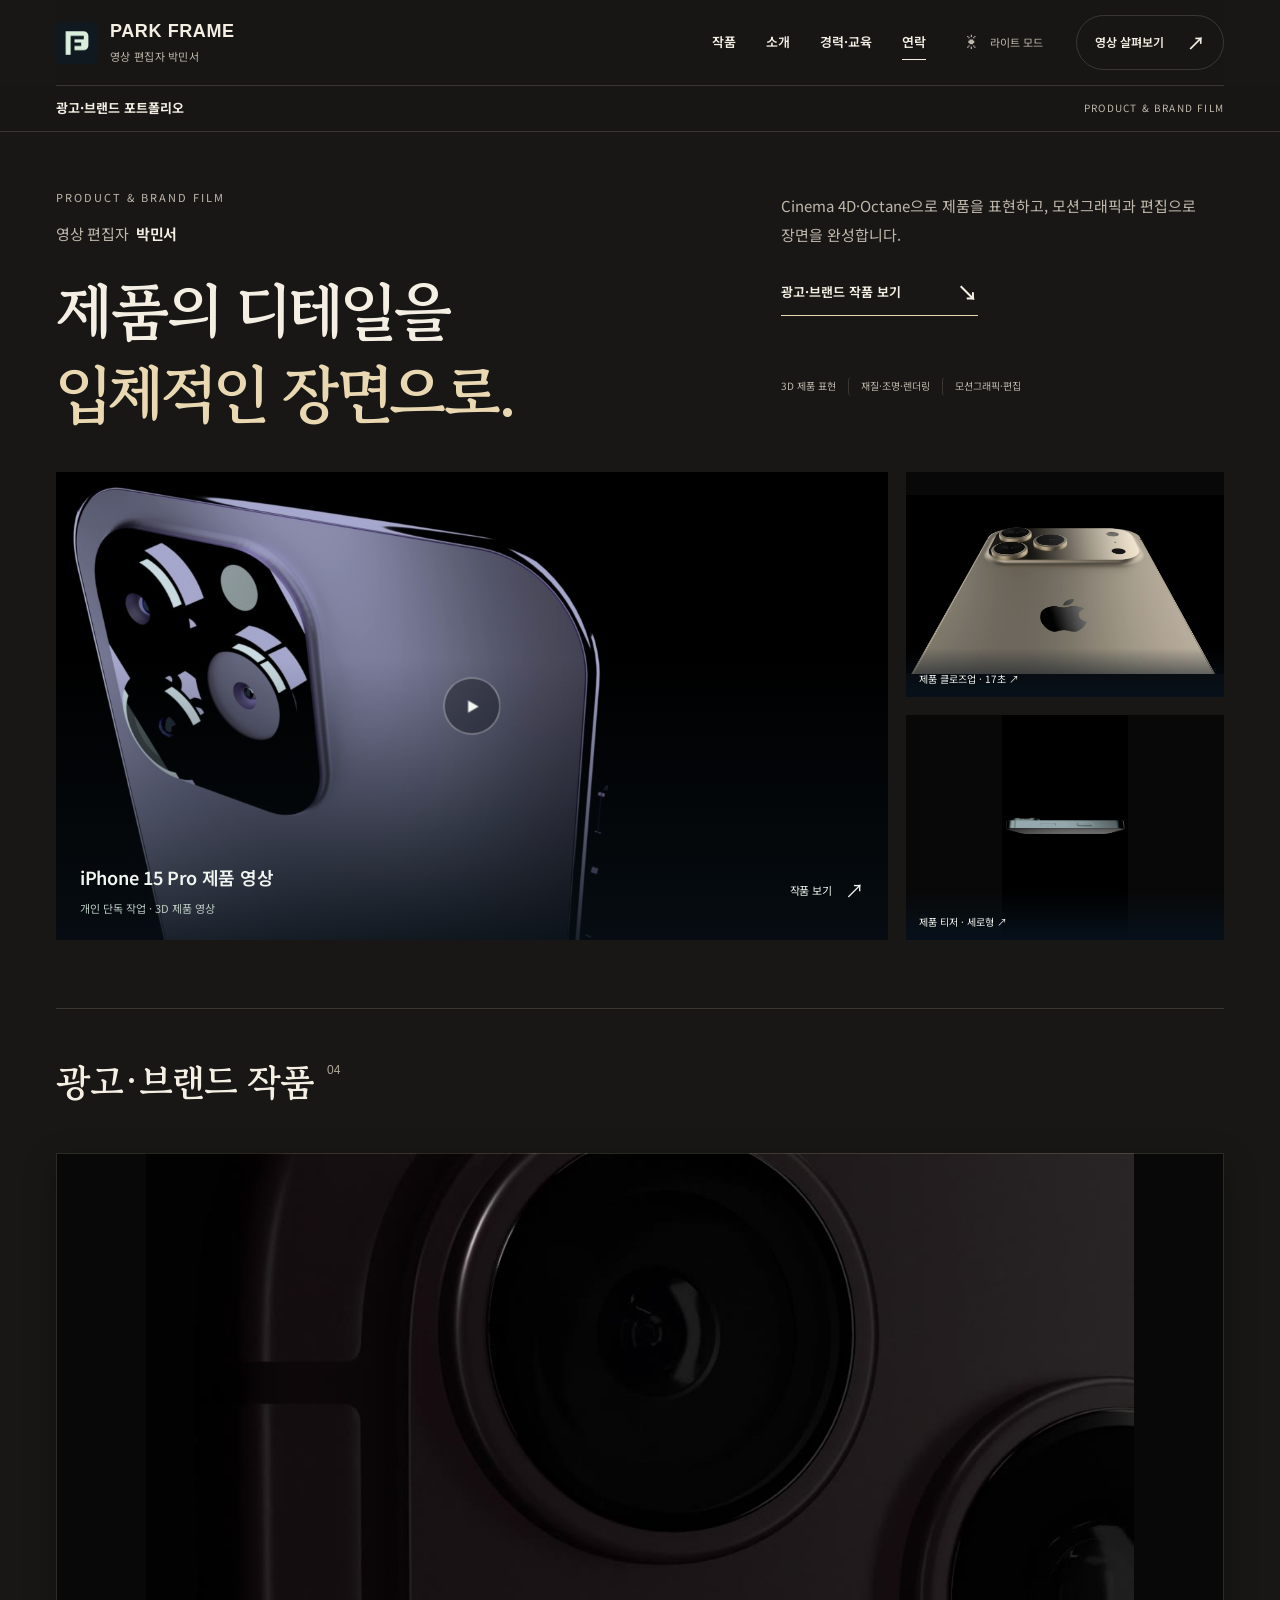
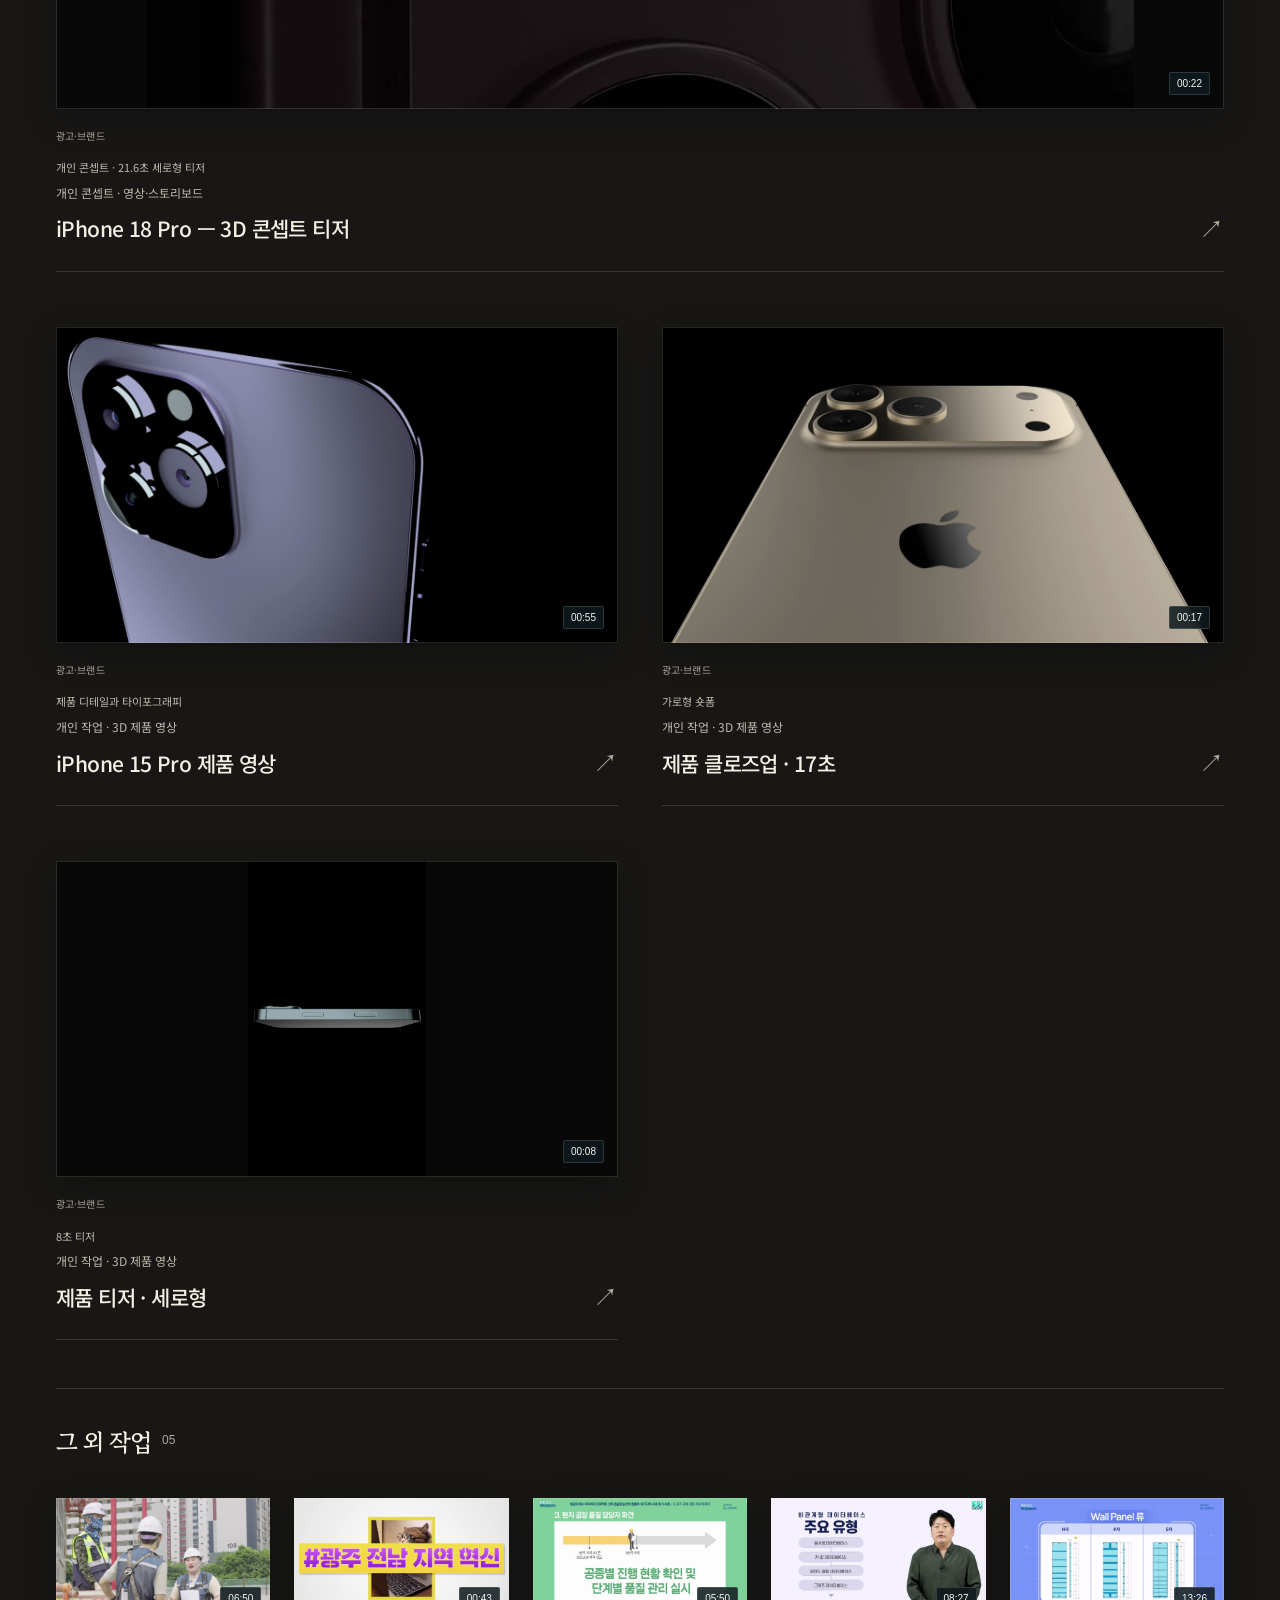
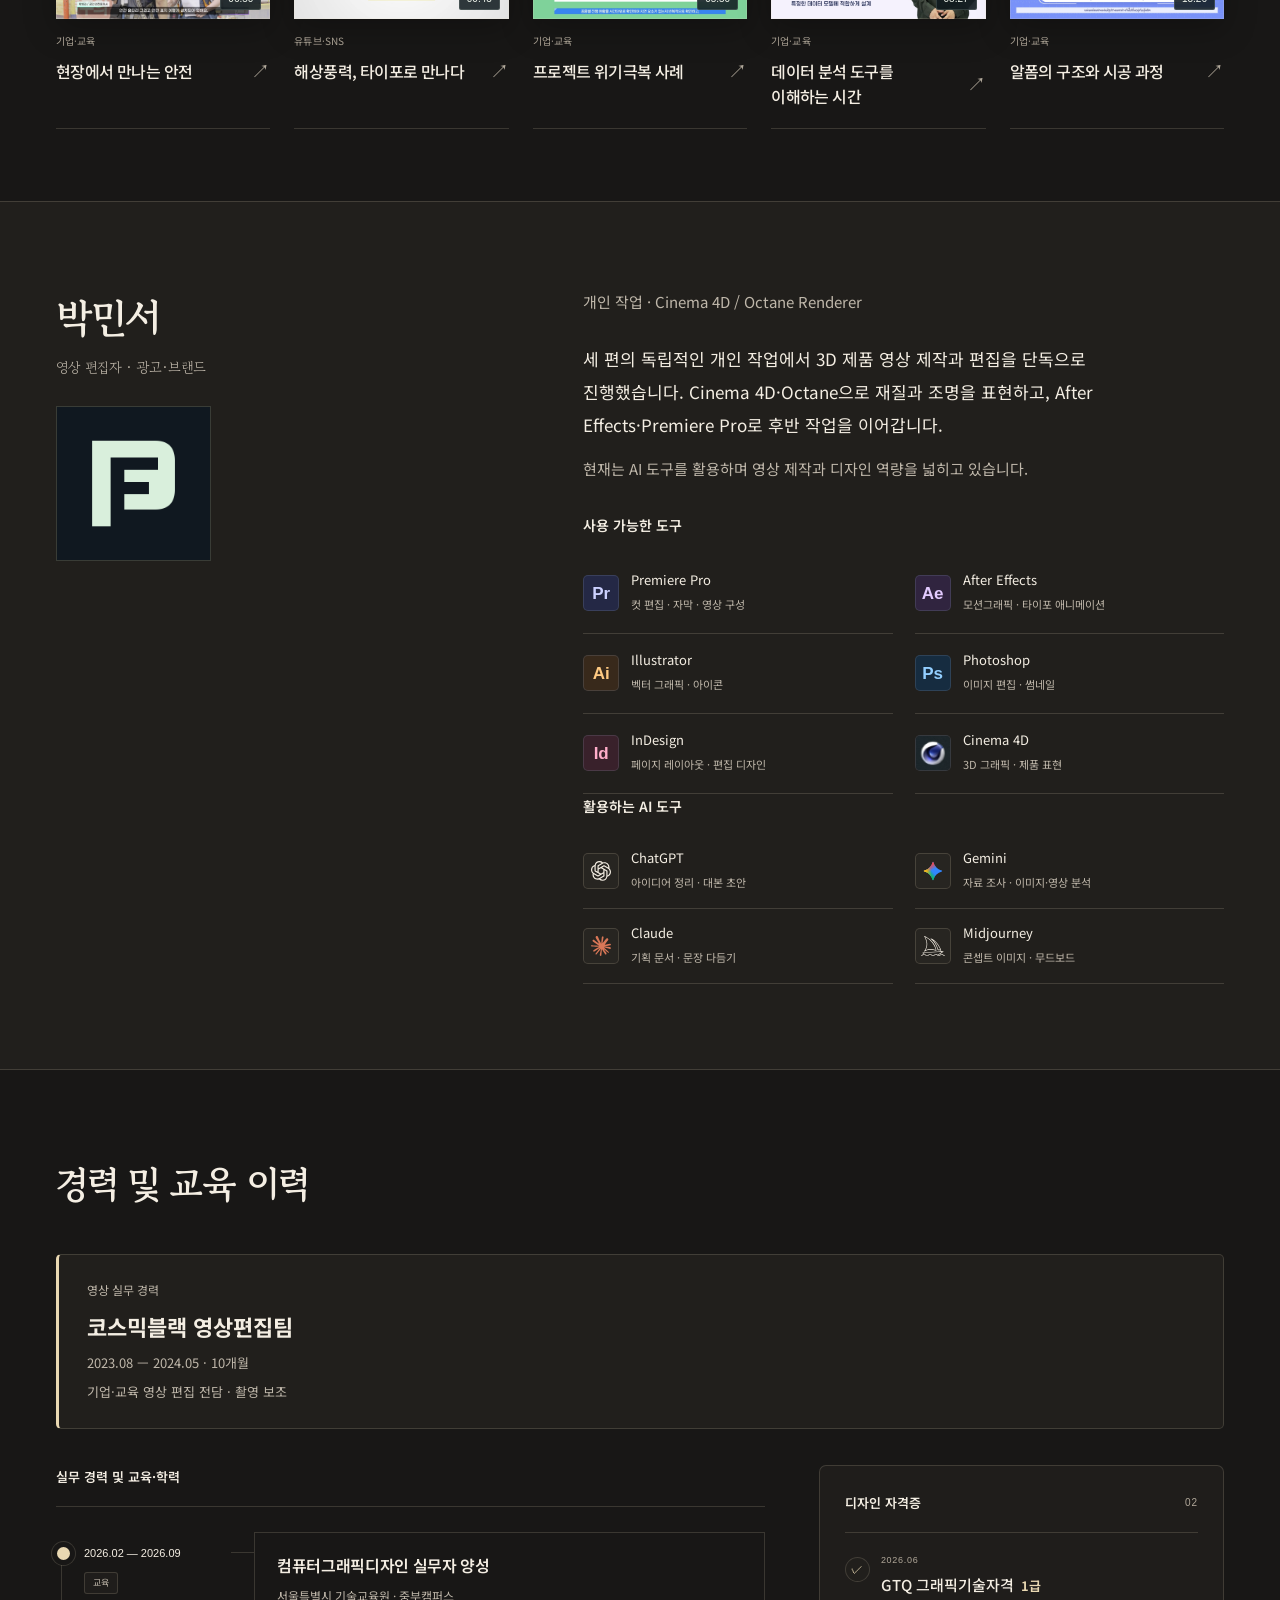
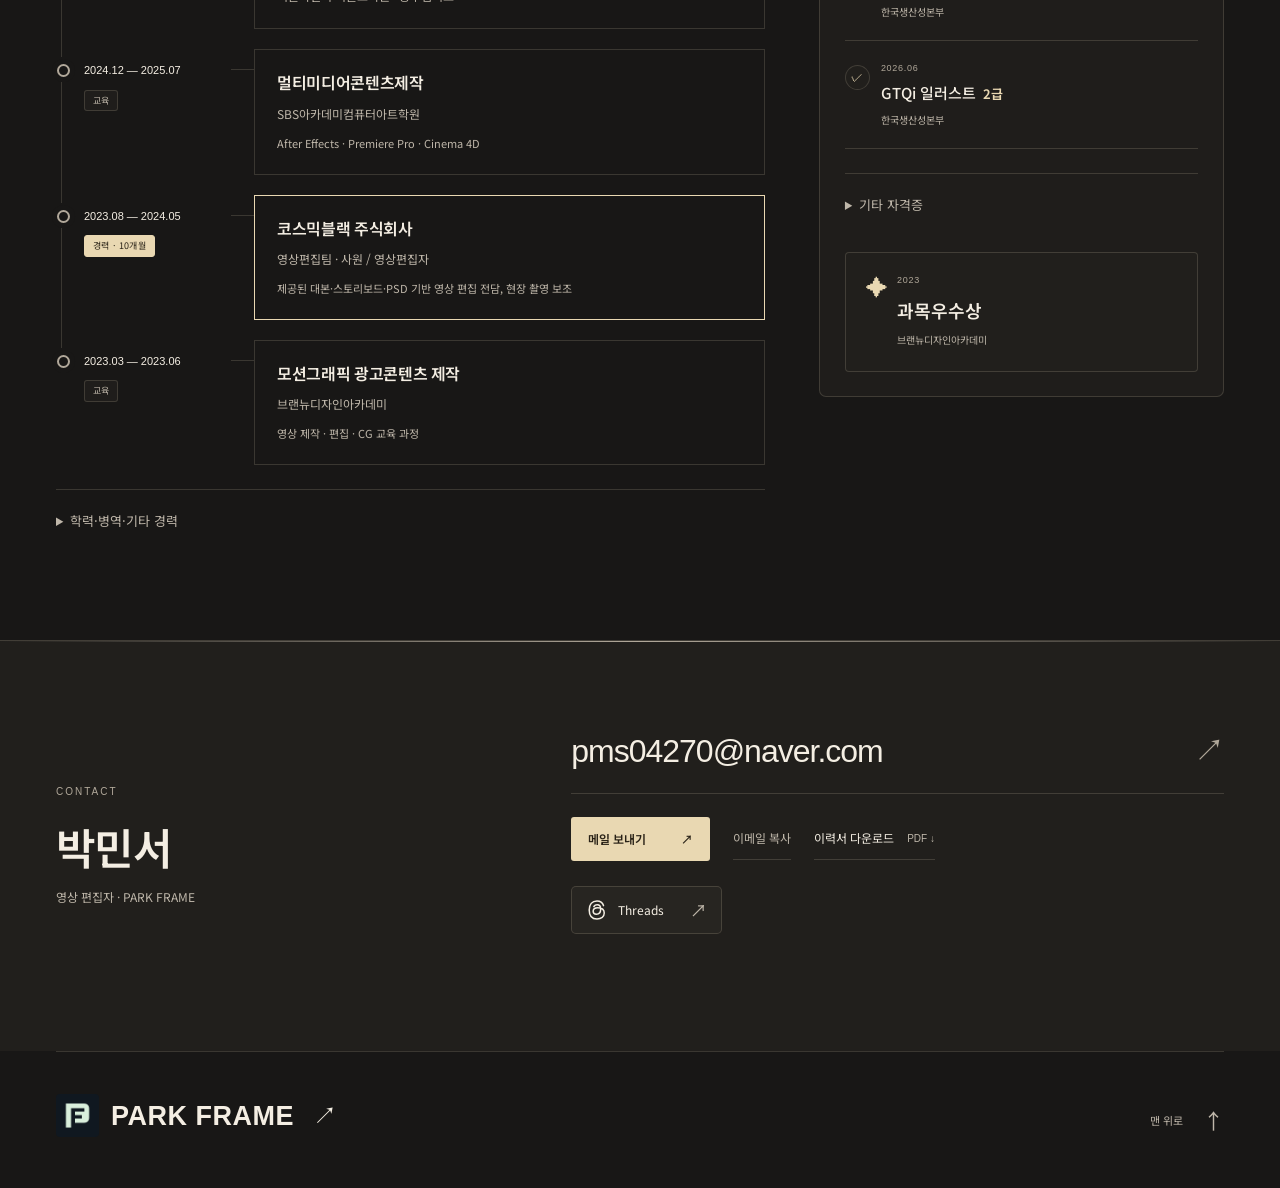
==== commit 569d6c24: "Update focused portfolios and verified media" ====
--- a/brand/index.html
+++ b/brand/index.html
@@ -67,7 +67,7 @@
       </div>
     </section>
     <section id="works" class="works shell" aria-labelledby="works-title">
-      <div class="section-heading"><div><h2 id="works-title">작품<span class="heading-count">03</span></h2></div></div>
+      <div class="section-heading"><div><h2 id="works-title">작품<span class="heading-count">09</span></h2></div></div>
 
       <div class="work-grid" id="work-grid"></div>
       <noscript><p>작품 목록과 재생 기능을 이용하려면 브라우저에서 JavaScript를 켜주세요.</p></noscript>
@@ -115,14 +115,15 @@
 const edition="brand";
 const categories={corporate:'기업·교육',brand:'광고·브랜드',social:'유튜브·SNS'};
 const works=[
- {id:6,title:'현장에서 만나는 안전',subtitle:'포스코이앤씨 · 안전 부동산 콘셉 영상',categories:['corporate'],duration:'06:50',format:'가로형 · 3840 × 2160',summary:'대화와 현장 방문, 체험 장면으로 안전 활동을 소개하는 기업 영상.',description:'포스코이앤씨의 건설 현장 안전 활동을 소개하는 콘텐츠입니다. 공사현장 촬영을 보조하고, 제공된 PSD 디자인을 활용해 영상 편집을 단독으로 담당했습니다.'},
- {id:4,title:'iPhone 15 Pro 제품 영상',subtitle:'제품 디테일과 타이포그래피',categories:['brand'],duration:'00:55',format:'가로형 · 1920 × 1080',summary:'어두운 배경과 금속성 질감, 다양한 제품 각도로 구성한 광고 형식의 영상.',description:'제품의 질감과 디테일을 보여주는 개인 3D 제품 영상입니다. Cinema 4D와 Octane Renderer를 사용하고, After Effects·Premiere Pro로 영상 작업을 진행했습니다.'},
- {id:1,title:'해상풍력, 타이포로 만나다',subtitle:'IU-GJ · 해상풍력발전기 샘플',categories:['social'],duration:'00:43',format:'가로형 · 1920 × 1080',summary:'큰 한글 타이포와 이미지, 해시태그를 활용한 SNS형 샘플 영상.',description:'풍력발전기 이미지와 질문형 문구에서 시작해 강조 타이포, 밈 이미지, 지역 관련 문구를 배치한 구성입니다. 밝은 바탕과 짙은 남색 화면, 노랑·분홍 강조색을 사용하는 표현을 확인할 수 있습니다.'},
- {id:7,title:'프로젝트 위기극복 사례',subtitle:'포스코이앤씨 · 방글라데시 마타바리 프로젝트',categories:['corporate'],duration:'05:50',format:'가로형 · 1920 × 1080',summary:'자재 유실 위기부터 대응과 공사 성과까지, 문제 해결 과정을 소개하는 사례 영상.',description:'방글라데시 마타바리 프로젝트의 위기 대응 과정을 소개하는 기업 사례 영상입니다. 제공받은 대본·스토리보드·PSD 디자인을 바탕으로 영상 편집을 전담했습니다.'},
- {id:2,title:'데이터 분석 도구를 이해하는 시간',subtitle:'자우미디어 · 알쏭달쏭 데이터 분석 도구, 모두 담았어!',categories:['corporate'],duration:'08:27',format:'가로형 · 1920 × 1080',summary:'강사 화면과 개념 그래픽으로 데이터베이스의 특징을 설명하는 교육 영상.',description:'강사 설명과 그래픽으로 데이터베이스 개념을 전달하는 교육 영상입니다. 제공받은 대본·스토리보드·PSD 디자인을 바탕으로 영상 편집을 전담했습니다.'},
- {id:8,title:'알폼의 구조와 시공 과정',subtitle:'포스코이앤씨 · 마인드셋 알폼',categories:['corporate'],duration:'13:26',format:'가로형 · 1920 × 1080',summary:'주요 부재부터 설치·마감·해체까지, 공정을 도식으로 풀어낸 기술 교육 영상.',description:'알폼의 구조와 시공 과정을 설명하는 기술 교육 영상입니다. 제공받은 대본·스토리보드·PSD 디자인을 바탕으로 영상 편집을 전담했습니다.'},
- {id:3,title:'제품 클로즈업 · 17초',subtitle:'가로형 숏폼',categories:['brand','social'],duration:'00:17',format:'가로형 · 1920 × 1080',summary:'제품 실루엣과 디테일, 짧은 문구로 구성한 17초 제품 영상.',description:'제품의 후면과 카메라, 측면을 짧은 길이 안에 담은 가로형 영상입니다. 후반에는 제품명과 슬로건, 로고 화면이 이어집니다.'},
- {id:5,title:'제품 티저 · 세로형',subtitle:'8초 티저',categories:['brand','social'],duration:'00:08',format:'세로형 · 1080 × 1920',portrait:true,summary:'제품 디테일과 간결한 문구를 담은 짧은 세로형 티저.',description:'세로 화면 안에서 어두운 제품 디테일과 제품명, 로고를 순서대로 보여주는 짧은 영상입니다.'}
+ {"id": 9, "title": "iPhone 18 Pro — 3D 콘셉트 티저", "subtitle": "개인 콘셉트 · 21.6초 세로형 티저", "categories": ["brand", "social"], "duration": "00:22", "format": "세로형 · 1080 × 1920 · 30fps · 21.6초", "portrait": true, "summary": "반사광과 제품 디테일로 전개하는 21.6초 콘셉트 티저.", "description": "어둠과 반사광으로 제품의 형태를 드러내는 개인 3D 콘셉트 티저입니다. 렌즈와 소재, 모서리의 디테일에서 후면 전체로 시선을 확장하고, 제품명으로 마무리하는 21.6초 세로형 영상으로 구성했습니다."},
+ {id:6,title:'현장에서 만나는 안전',subtitle:'포스코이앤씨 · 안전 부동산 콘셉 영상',categories:['corporate'],duration:'06:50',format:'가로형 · 3840 × 2160',summary:'대화와 현장 방문, 체험 장면으로 안전 활동을 소개하는 기업 영상.',description:"포스코이앤씨의 건설 현장 안전 활동을 소개하는 기업 콘텐츠입니다. 코스믹블랙 재직 당시 현장 촬영을 보조하고, 기존 기획과 제공된 PSD 디자인을 바탕으로 영상 편집을 단독으로 담당했습니다."},
+ {id:4,title:'iPhone 15 Pro 제품 영상',subtitle:'제품 디테일과 타이포그래피',categories:['brand'],duration:'00:55',format:'가로형 · 1920 × 1080',summary:'어두운 배경과 금속성 질감, 다양한 제품 각도로 구성한 광고 형식의 영상.',description:"iPhone 15 Pro의 형태와 표면 질감을 시각화한 개인 3D 제품 필름입니다. Cinema 4D·Octane Renderer로 제품 장면을 제작하고, After Effects·Premiere Pro로 후반 작업과 편집을 단독으로 진행했습니다."},
+ {id:1,title:'해상풍력, 타이포로 만나다',subtitle:'IU-GJ · 해상풍력발전기 샘플',categories:['social'],duration:'00:43',format:'가로형 · 1920 × 1080',summary:'큰 한글 타이포와 이미지, 해시태그를 활용한 SNS형 샘플 영상.',description:"해상풍력 콘텐츠를 예고편 형식으로 전달하는 외주 프로젝트입니다. 제공된 디자인과 스토리보드를 바탕으로 타이포그래피와 이미지 전환을 활용한 영상 편집을 담당했습니다."},
+ {id:7,title:'프로젝트 위기극복 사례',subtitle:'포스코이앤씨 · 방글라데시 마타바리 프로젝트',categories:['corporate'],duration:'05:50',format:'가로형 · 1920 × 1080',summary:'자재 유실 위기부터 대응과 공사 성과까지, 문제 해결 과정을 소개하는 사례 영상.',description:"방글라데시 마타바리 프로젝트의 위기 상황과 대응 과정을 전달하는 기업 사례 콘텐츠입니다. 제공된 대본·스토리보드·PSD 디자인에 기반해 영상 편집을 전담했습니다."},
+ {id:2,title:'데이터 분석 도구를 이해하는 시간',subtitle:'자우미디어 · 알쏭달쏭 데이터 분석 도구, 모두 담았어!',categories:['corporate'],duration:'08:27',format:'가로형 · 1920 × 1080',summary:'강사 화면과 개념 그래픽으로 데이터베이스의 특징을 설명하는 교육 영상.',description:"강사의 설명과 개념 그래픽으로 데이터 분석 도구를 소개하는 교육 콘텐츠입니다. 제공된 대본·스토리보드·PSD 디자인을 바탕으로 영상 편집을 전담했습니다."},
+ {id:8,title:'알폼의 구조와 시공 과정',subtitle:'포스코이앤씨 · 마인드셋 알폼',categories:['corporate'],duration:'13:26',format:'가로형 · 1920 × 1080',summary:'주요 부재부터 설치·마감·해체까지, 공정을 도식으로 풀어낸 기술 교육 영상.',description:"알폼의 주요 부재와 시공 과정을 설명하는 기술 교육 콘텐츠입니다. 제공된 대본·스토리보드·PSD 디자인을 바탕으로 공정 설명을 영상으로 편집했습니다."},
+ {id:3,title:'제품 클로즈업 · 17초',subtitle:'가로형 숏폼',categories:['brand','social'],duration:'00:17',format:'가로형 · 1920 × 1080',summary:'제품 실루엣과 디테일, 짧은 문구로 구성한 17초 제품 영상.',description:"제품의 실루엣과 디테일을 17초 안에 담은 개인 3D 제품 숏폼입니다. 독립적으로 제작한 프로젝트로, 3D 장면 제작부터 후반 편집까지 단독으로 진행했습니다."},
+ {id:5,title:'제품 티저 · 세로형',subtitle:'8초 티저',categories:['brand','social'],duration:'00:08',format:'세로형 · 1080 × 1920',portrait:true,summary:'제품 디테일과 간결한 문구를 담은 짧은 세로형 티저.',description:"제품의 디테일과 간결한 타이포그래피로 구성한 8초 분량의 개인 3D 제품 티저입니다. 세로형 화면을 전제로 제작한 독립 프로젝트이며, 3D 제작과 영상 편집을 단독으로 담당했습니다."}
 ];
 works.forEach(work=>{
  work.tools=['Premiere Pro','After Effects'];
@@ -150,13 +151,69 @@
  production:'해상풍력 콘텐츠 예고편 · 외주 작업',
  role:'제공된 디자인·스토리보드를 바탕으로 영상 편집',
  sources:'제공받은 디자인 · 스토리보드 활용',
- description:'해상풍력 콘텐츠를 예고편 형식으로 소개하는 외주 영상입니다. 큰 타이포그래피와 이미지, 해시태그를 활용해 내용을 전달합니다.'
-});
-// Owner-confirmed: separate personal projects; shared corporate editing approach.
-[8,7,2].forEach(id=>Object.assign(works.find(work=>work.id===id),{
- process:'스토리보드를 작성한 작가와 소통하며 편집을 진행했습니다. 납기를 고려해 작업하고, 내용을 읽기 쉽도록 가독성에 중점을 두었습니다.'
-}));
+ description:"해상풍력 콘텐츠를 예고편 형식으로 전달하는 외주 프로젝트입니다. 제공된 디자인과 스토리보드를 바탕으로 타이포그래피와 이미지 전환을 활용한 영상 편집을 담당했습니다."
+});
+// Portfolio descriptions reflect owner-confirmed responsibilities; no performance claims.
+const projectCopy={
+ "6": {
+  "description": "포스코이앤씨의 건설 현장 안전 활동을 소개하는 기업 콘텐츠입니다. 코스믹블랙 재직 당시 현장 촬영을 보조하고, 기존 기획과 제공된 PSD 디자인을 바탕으로 영상 편집을 단독으로 담당했습니다.",
+  "role": "현장 촬영 보조 · 영상 편집 전담",
+  "collaboration": "촬영 현장에서 PD·작가와 편집 방향 협의",
+  "process": "현장 촬영 보조와 편집을 연계하며, 기획 의도가 화면에 일관되게 전달되도록 작업했습니다."
+ },
+ "2": {
+  "description": "강사의 설명과 개념 그래픽으로 데이터 분석 도구를 소개하는 교육 콘텐츠입니다. 제공된 대본·스토리보드·PSD 디자인을 바탕으로 영상 편집을 전담했습니다.",
+  "role": "제공 스토리보드·PSD 기반 영상 편집 전담",
+  "collaboration": "스토리보드 작가와 편집 내용 조율",
+  "process": "설명 내용을 따라가기 쉽도록 자막과 그래픽의 가독성을 우선했습니다. 작가와 소통하며 정해진 납기 안에서 편집을 진행했습니다."
+ },
+ "7": {
+  "description": "방글라데시 마타바리 프로젝트의 위기 상황과 대응 과정을 전달하는 기업 사례 콘텐츠입니다. 제공된 대본·스토리보드·PSD 디자인에 기반해 영상 편집을 전담했습니다.",
+  "role": "제공 스토리보드·PSD 기반 영상 편집 전담",
+  "collaboration": "스토리보드 작가와 편집 내용 조율",
+  "process": "위기 상황과 대응 내용의 흐름을 이해하기 쉽게 전달하는 데 중점을 두었습니다. 작가와 편집 내용을 조율하며 가독성과 납기를 함께 고려했습니다."
+ },
+ "8": {
+  "description": "알폼의 주요 부재와 시공 과정을 설명하는 기술 교육 콘텐츠입니다. 제공된 대본·스토리보드·PSD 디자인을 바탕으로 공정 설명을 영상으로 편집했습니다.",
+  "role": "제공 스토리보드·PSD 기반 영상 편집 전담",
+  "collaboration": "스토리보드 작가와 편집 내용 조율",
+  "process": "부재와 공정에 관한 설명을 읽고 따라가기 쉽도록 가독성에 중점을 두었습니다. 작가와 소통하며 기술 교육 콘텐츠의 편집을 진행했습니다."
+ },
+ "4": {
+  "description": "iPhone 15 Pro의 형태와 표면 질감을 시각화한 개인 3D 제품 필름입니다. Cinema 4D·Octane Renderer로 제품 장면을 제작하고, After Effects·Premiere Pro로 후반 작업과 편집을 단독으로 진행했습니다.",
+  "role": "3D 제품 장면 제작 · 모션그래픽 · 영상 편집",
+  "production": "개인 창작 · 3D 제품 필름",
+  "process": "재질과 조명, 카메라 연출로 제품의 디테일을 표현하고 타이포그래피와 편집으로 장면을 연결했습니다."
+ },
+ "3": {
+  "description": "제품의 실루엣과 디테일을 17초 안에 담은 개인 3D 제품 숏폼입니다. 독립적으로 제작한 프로젝트로, 3D 장면 제작부터 후반 편집까지 단독으로 진행했습니다.",
+  "role": "3D 제품 장면 제작 · 모션그래픽 · 영상 편집",
+  "production": "개인 창작 · 가로형 제품 숏폼",
+  "process": "후면·카메라·측면 등 제품의 특징을 짧은 컷으로 구성하고, 제품명과 타이포그래피로 마무리했습니다."
+ },
+ "5": {
+  "description": "제품의 디테일과 간결한 타이포그래피로 구성한 8초 분량의 개인 3D 제품 티저입니다. 세로형 화면을 전제로 제작한 독립 프로젝트이며, 3D 제작과 영상 편집을 단독으로 담당했습니다.",
+  "role": "3D 제품 장면 제작 · 모션그래픽 · 영상 편집",
+  "production": "개인 창작 · 세로형 제품 티저",
+  "process": "짧은 러닝타임 안에서 제품 디테일과 제품명·로고가 순차적으로 드러나도록 세로 화면을 구성했습니다."
+ },
+ "1": {
+  "description": "해상풍력 콘텐츠를 예고편 형식으로 전달하는 외주 프로젝트입니다. 제공된 디자인과 스토리보드를 바탕으로 타이포그래피와 이미지 전환을 활용한 영상 편집을 담당했습니다.",
+  "role": "제공 디자인·스토리보드 기반 영상 편집",
+  "process": "강조 타이포그래피와 이미지, 해시태그를 연결해 짧은 예고편의 메시지와 화면 리듬을 구성했습니다."
+ }
+};
+works.forEach(work=>Object.assign(work,projectCopy[work.id]));
+// New concept teaser: only confirmed contribution is listed.
+Object.assign(works.find(work=>work.id===9),{
+ production:'개인 콘셉트 프로젝트 · 비공식 팬메이드',
+ role:'스토리보드 제작 · 티저 영상 제작',
+ tools:[],
+ process:'윤곽 → 렌즈 → 소재·모서리 → 후면 전체 → 제품명으로 이어지는 장면 흐름을 구성했습니다. 스토리보드에 컷별 시간과 카메라·반사광의 연출 방향을 정리했습니다.',
+ storyboard:'assets/iphone18-storyboard.pdf'
+});
 const scenePoints={
+ 9:[{time:3.167,label:'렌즈 디테일'},{time:6.233,label:'소재와 모서리'},{time:12.333,label:'후면 전체'}],
  6:[{time:50,label:'대화 장면'},{time:110,label:'현장 안전표지'},{time:150,label:'안전 자료 소개'}],
  2:[{time:90,label:'강사와 설명 그래픽'},{time:160,label:'유형별 키워드'},{time:200,label:'개념 타이포그래피'}],
  7:[{time:60,label:'위기 상황 설명'},{time:120,label:'대응 방안 도식'},{time:180,label:'단계별 대응 과정'}],
@@ -176,17 +233,19 @@
  status.textContent=sceneTime(time)+' 위치로 이동했습니다. 재생 버튼으로 시청하세요.';
 }
 function projectDetails(work){
- const rows=[['프로젝트',work.production],['담당 작업',work.role],['협업',work.collaboration],['제공 자료',work.sources],['작업 과정',work.process],['사용 툴',work.tools.join(' · ')]];
- return rows.filter(([,value])=>value).map(([label,value])=>`<div class="project-credit"><dt>${label}</dt><dd>${value}</dd></div>`).join('');
+ const rows=[['제작 구분',work.production],['담당 범위',work.role],['협업 방식',work.collaboration],['제공 자료',work.sources],['표현·편집 방향',work.process],['사용 툴',work.tools.join(' · ')]];
+ const details=rows.filter(([,value])=>value).map(([label,value])=>`<div class="project-credit"><dt>${label}</dt><dd>${value}</dd></div>`).join('');
+ const storyboard=work.storyboard?`<div class="project-credit"><dt>스토리보드</dt><dd><a class="storyboard-link" href="${work.storyboard}" target="_blank" rel="noopener">스토리보드 보기 · PDF ↗</a><p class="storyboard-note">9쪽 · 장면 구성과 연출 방향</p><div class="project-scene-grid">${['윤곽의 발견','소재의 디테일','후면 전체'].map((label,i)=>`<figure><img src="assets/iphone18-scene-${i+1}.jpg" alt="${label} 대표 장면" loading="lazy"><figcaption>${label}</figcaption></figure>`).join('')}</div></dd></div>`:'';
+ return details+storyboard;
 }
 const grid=document.querySelector('#work-grid');
-grid.innerHTML=works.filter(work=>work.categories.includes(edition)).map((work,index)=>`<article class="work-card" data-work-id="${work.id}"><button class="card-button open-work" data-work="${work.id}" aria-label="${work.title} 작품 열기"><div class="card-image ${work.portrait?'portrait':''}"><img src="../assets/work-${work.id}.jpg" alt="${work.title} 영상의 대표 장면" loading="lazy"><span class="card-watch" aria-hidden="true">▶ 영상 보기</span><span class="card-duration">${work.duration}</span></div><div class="card-topline"><div class="card-tags">${(work.categories.includes(edition)?[edition]:work.categories).map(cat=>`<span>${categories[cat]}</span>`).join('')}</div></div><p class="card-project-label">${work.subtitle}</p><p class="card-credit">${[4,3,5].includes(work.id)?"개인 작업 · 3D 제품 영상":work.id===6?"회사 작업 · 촬영 보조·단독 편집":work.id===1?"외주 작업 · 영상 편집":"회사 작업 · 영상 편집 전담"}</p><div class="card-title-row"><h3>${work.title}</h3><span class="card-arrow" aria-hidden="true">↗</span></div></button></article>`).join('');
-document.querySelector('#other-grid').innerHTML=works.filter(work=>!work.categories.includes(edition)).map((work,index)=>`<article class="work-card" data-work-id="${work.id}"><button class="card-button open-work" data-work="${work.id}" aria-label="${work.title} 작품 열기"><div class="card-image ${work.portrait?'portrait':''}"><img src="../assets/work-${work.id}.jpg" alt="${work.title} 영상의 대표 장면" loading="lazy"><span class="card-watch" aria-hidden="true">▶ 영상 보기</span><span class="card-duration">${work.duration}</span></div><div class="card-topline"><div class="card-tags">${(work.categories.includes(edition)?[edition]:work.categories).map(cat=>`<span>${categories[cat]}</span>`).join('')}</div></div><p class="card-project-label">${work.subtitle}</p><p class="card-credit">${[4,3,5].includes(work.id)?"개인 작업 · 3D 제품 영상":work.id===6?"회사 작업 · 촬영 보조·단독 편집":work.id===1?"외주 작업 · 영상 편집":"회사 작업 · 영상 편집 전담"}</p><div class="card-title-row"><h3>${work.title}</h3><span class="card-arrow" aria-hidden="true">↗</span></div></button></article>`).join('');
+grid.innerHTML=works.filter(work=>work.categories.includes(edition)).map((work,index)=>`<article class="work-card" data-work-id="${work.id}"><button class="card-button open-work" data-work="${work.id}" aria-label="${work.title} 작품 열기"><div class="card-image ${work.portrait?'portrait':''}"><img src="../assets/work-${work.id}.jpg" alt="${work.title} 영상의 대표 장면" loading="lazy"><span class="card-watch" aria-hidden="true">▶ 영상 보기</span><span class="card-duration">${work.duration}</span></div><div class="card-topline"><div class="card-tags">${(work.categories.includes(edition)?[edition]:work.categories).map(cat=>`<span>${categories[cat]}</span>`).join('')}</div></div><p class="card-project-label">${work.subtitle}</p><p class="card-credit">${work.id===9?"개인 콘셉트 · 영상·스토리보드":[4,3,5].includes(work.id)?"개인 작업 · 3D 제품 영상":work.id===6?"회사 작업 · 촬영 보조·단독 편집":work.id===1?"외주 작업 · 영상 편집":"회사 작업 · 영상 편집 전담"}</p><div class="card-title-row"><h3>${work.title}</h3><span class="card-arrow" aria-hidden="true">↗</span></div></button></article>`).join('');
+document.querySelector('#other-grid').innerHTML=works.filter(work=>!work.categories.includes(edition)).map((work,index)=>`<article class="work-card" data-work-id="${work.id}"><button class="card-button open-work" data-work="${work.id}" aria-label="${work.title} 작품 열기"><div class="card-image ${work.portrait?'portrait':''}"><img src="../assets/work-${work.id}.jpg" alt="${work.title} 영상의 대표 장면" loading="lazy"><span class="card-watch" aria-hidden="true">▶ 영상 보기</span><span class="card-duration">${work.duration}</span></div><div class="card-topline"><div class="card-tags">${(work.categories.includes(edition)?[edition]:work.categories).map(cat=>`<span>${categories[cat]}</span>`).join('')}</div></div><p class="card-project-label">${work.subtitle}</p><p class="card-credit">${work.id===9?"개인 콘셉트 · 영상·스토리보드":[4,3,5].includes(work.id)?"개인 작업 · 3D 제품 영상":work.id===6?"회사 작업 · 촬영 보조·단독 편집":work.id===1?"외주 작업 · 영상 편집":"회사 작업 · 영상 편집 전담"}</p><div class="card-title-row"><h3>${work.title}</h3><span class="card-arrow" aria-hidden="true">↗</span></div></button></article>`).join('');
 const portfolioViews={
- all:{order:[6,4,2,7,8,1,3,5],featured:[6,4,2],headline:'정보는 명확하게.<br>장면은 <span class="accent">인상 깊게.</span>',intro:'기업·교육 영상 편집 실무 경험을 바탕으로, 3D 제품 영상까지 제작합니다.',caption:'촬영 보조 · 단독 편집',heading:'작품'},
+ all:{order:[9,6,4,2,7,8,1,3,5],featured:[6,4,2],headline:'정보는 명확하게.<br>장면은 <span class="accent">인상 깊게.</span>',intro:'기업·교육 영상 편집 실무 경험을 바탕으로, 3D 제품 영상까지 제작합니다.',caption:'촬영 보조 · 단독 편집',heading:'작품'},
  corporate:{order:[2,8,7,6],featured:[2,8,7],headline:'복잡한 정보도<br><span class="accent">이해하기 쉽게.</span>',intro:'제공된 대본·디자인을 바탕으로 편집한 기업·교육 영상',caption:'교육 콘텐츠 · 영상 편집 전담',heading:'기업·교육 작품'},
- brand:{order:[4,3,5],featured:[4,3,5],headline:'제품의 디테일을<br><span class="accent">인상 깊게.</span>',intro:'Cinema 4D · Octane Renderer를 활용한 개인 제품 영상',caption:'개인 작업 · 3D 제품 영상',heading:'광고·브랜드 작품'},
- social:{order:[1,3,5],featured:[1,3,5],headline:'짧은 장면에<br><span class="accent">분명한 인상을.</span>',intro:'타이포그래피 예고편과 짧은 제품 영상',caption:'외주 예고편 · 영상 편집',heading:'유튜브·SNS 작품'}
+ brand:{order:[9,4,3,5],featured:[4,3,5],headline:'제품의 디테일을<br><span class="accent">인상 깊게.</span>',intro:'Cinema 4D · Octane Renderer를 활용한 개인 제품 영상',caption:'개인 작업 · 3D 제품 영상',heading:'광고·브랜드 작품'},
+ social:{order:[9,1,3,5],featured:[1,3,5],headline:'짧은 장면에<br><span class="accent">분명한 인상을.</span>',intro:'타이포그래피 예고편과 짧은 제품 영상',caption:'외주 예고편 · 영상 편집',heading:'유튜브·SNS 작품'}
 };
 Object.assign(portfolioViews[edition],{"headline": "제품의 디테일을<br><span class=\"accent\">입체적인 장면으로.</span>", "intro": "Cinema 4D·Octane으로 제품을 표현하고, 모션그래픽과 편집으로 장면을 완성합니다.", "caption": "개인 단독 작업 · 3D 제품 영상", "featured": [4, 3, 5]});
 function workImage(id){return `../assets/work-${id}.jpg`;}
@@ -319,6 +378,7 @@
 function prepareStream(id){
  if(activeStream){activeStream.destroy();activeStream=null;}
  player.removeAttribute('src');player.load();
+ if(id===9){player.src="assets/iphone18-teaser.mp4";player.load();return;}
  const source=`../media/${id}/index.m3u8`;
  if(player.canPlayType('application/vnd.apple.mpegurl')){player.src=source;player.load();}
  else if(window.Hls&&Hls.isSupported()){
--- a/style.css
+++ b/style.css
@@ -70,3 +70,5 @@
 
 /* AI tool marks share a centered optical frame in both themes. */
 .software-icon.ai-tool-logo{background:var(--control);border-color:var(--line);color:var(--ink);padding:7px}.ai-tool-logo svg{display:block;width:100%;height:100%;flex:none}.software-icon.ai-tool-logo.midjourney{padding:5px}.ai-tools li{min-height:68px}.ai-tools li>span:last-child{overflow-wrap:anywhere}
+
+.storyboard-link{display:inline-flex;align-items:center;min-height:44px;padding:10px 15px;border:1px solid var(--line);border-radius:5px;font-size:13px;color:var(--ink)}.storyboard-link:hover{background:var(--raised)}.storyboard-note{font-size:12px;color:var(--muted);margin:8px 0 18px}.project-scene-grid{display:grid;grid-template-columns:repeat(3,minmax(0,1fr));gap:14px;max-width:640px}.project-scene-grid figure{margin:0;min-width:0}.project-scene-grid img{aspect-ratio:9/16;object-fit:contain;background:#000;border:1px solid var(--line);border-radius:4px}.project-scene-grid figcaption{font-size:11px;color:var(--muted);margin-top:7px}@media(max-width:760px){.project-scene-grid{gap:8px}.project-scene-grid figcaption{font-size:10px}}
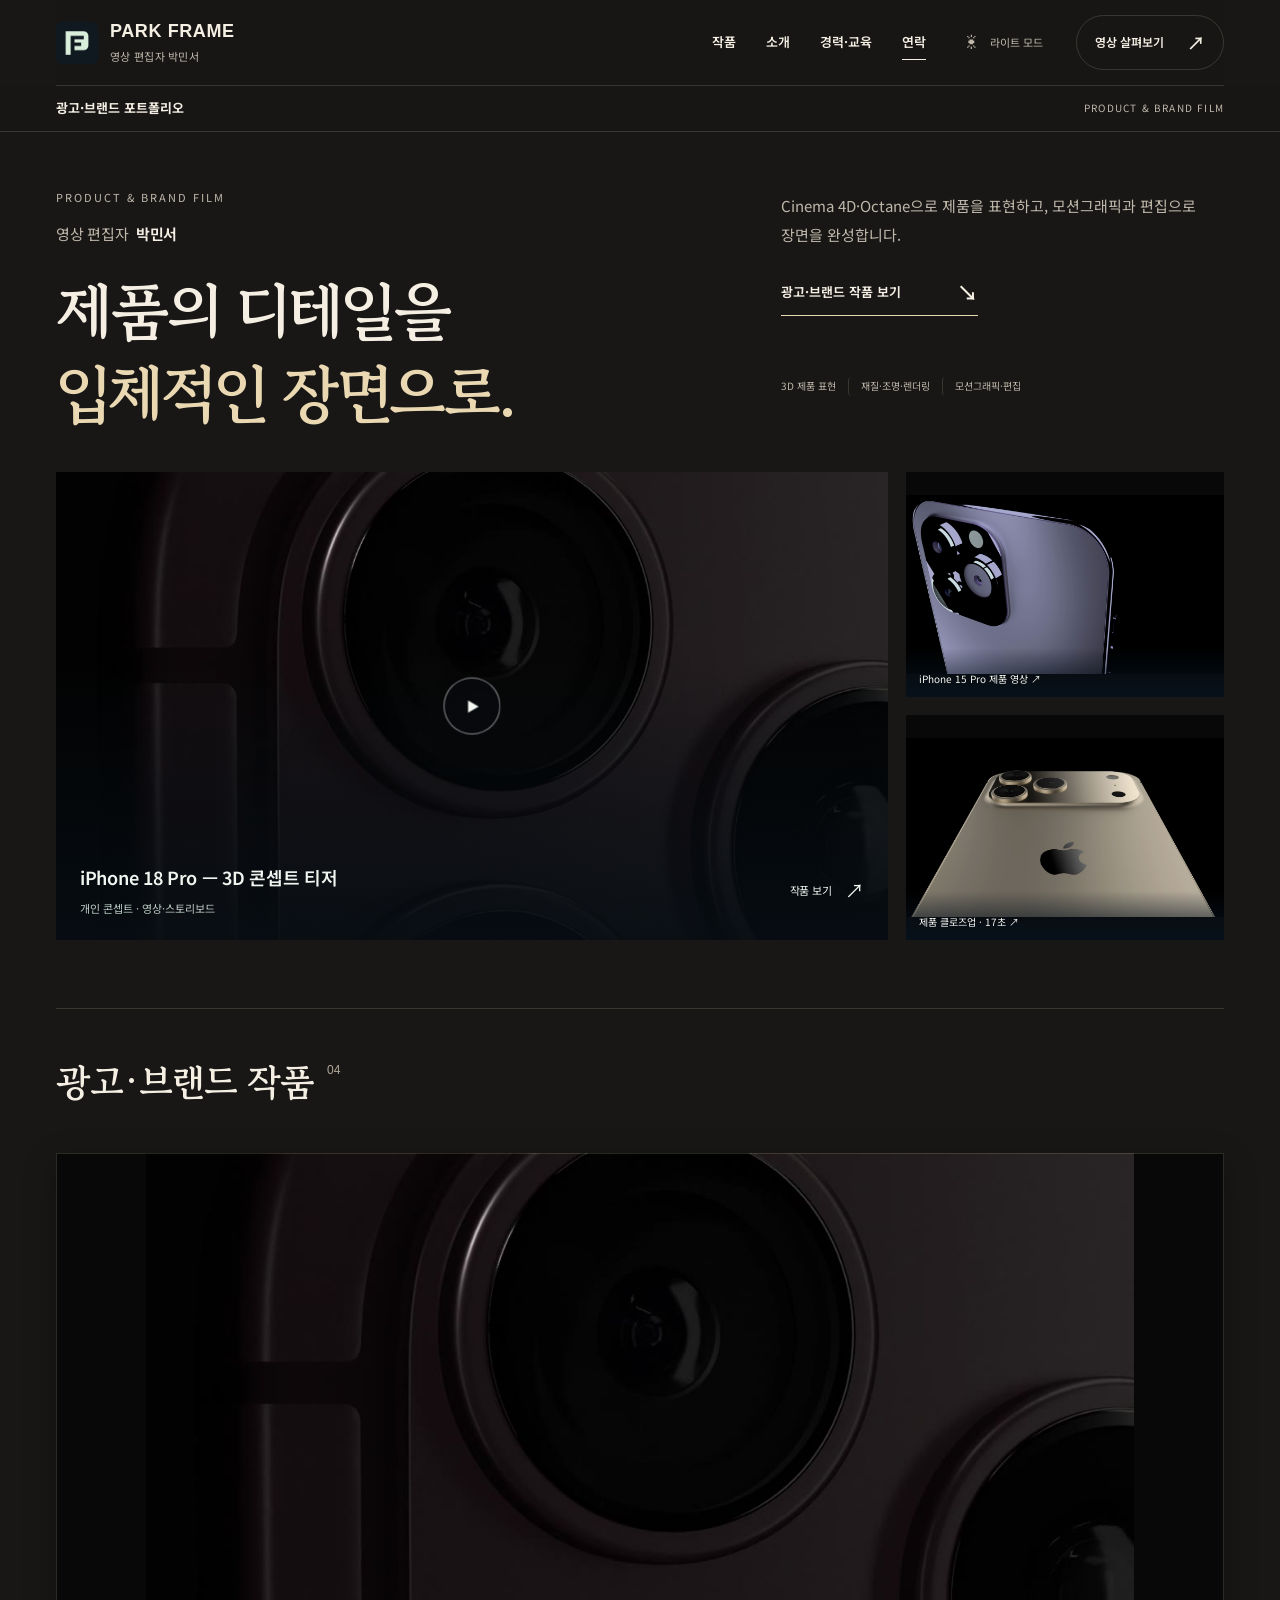
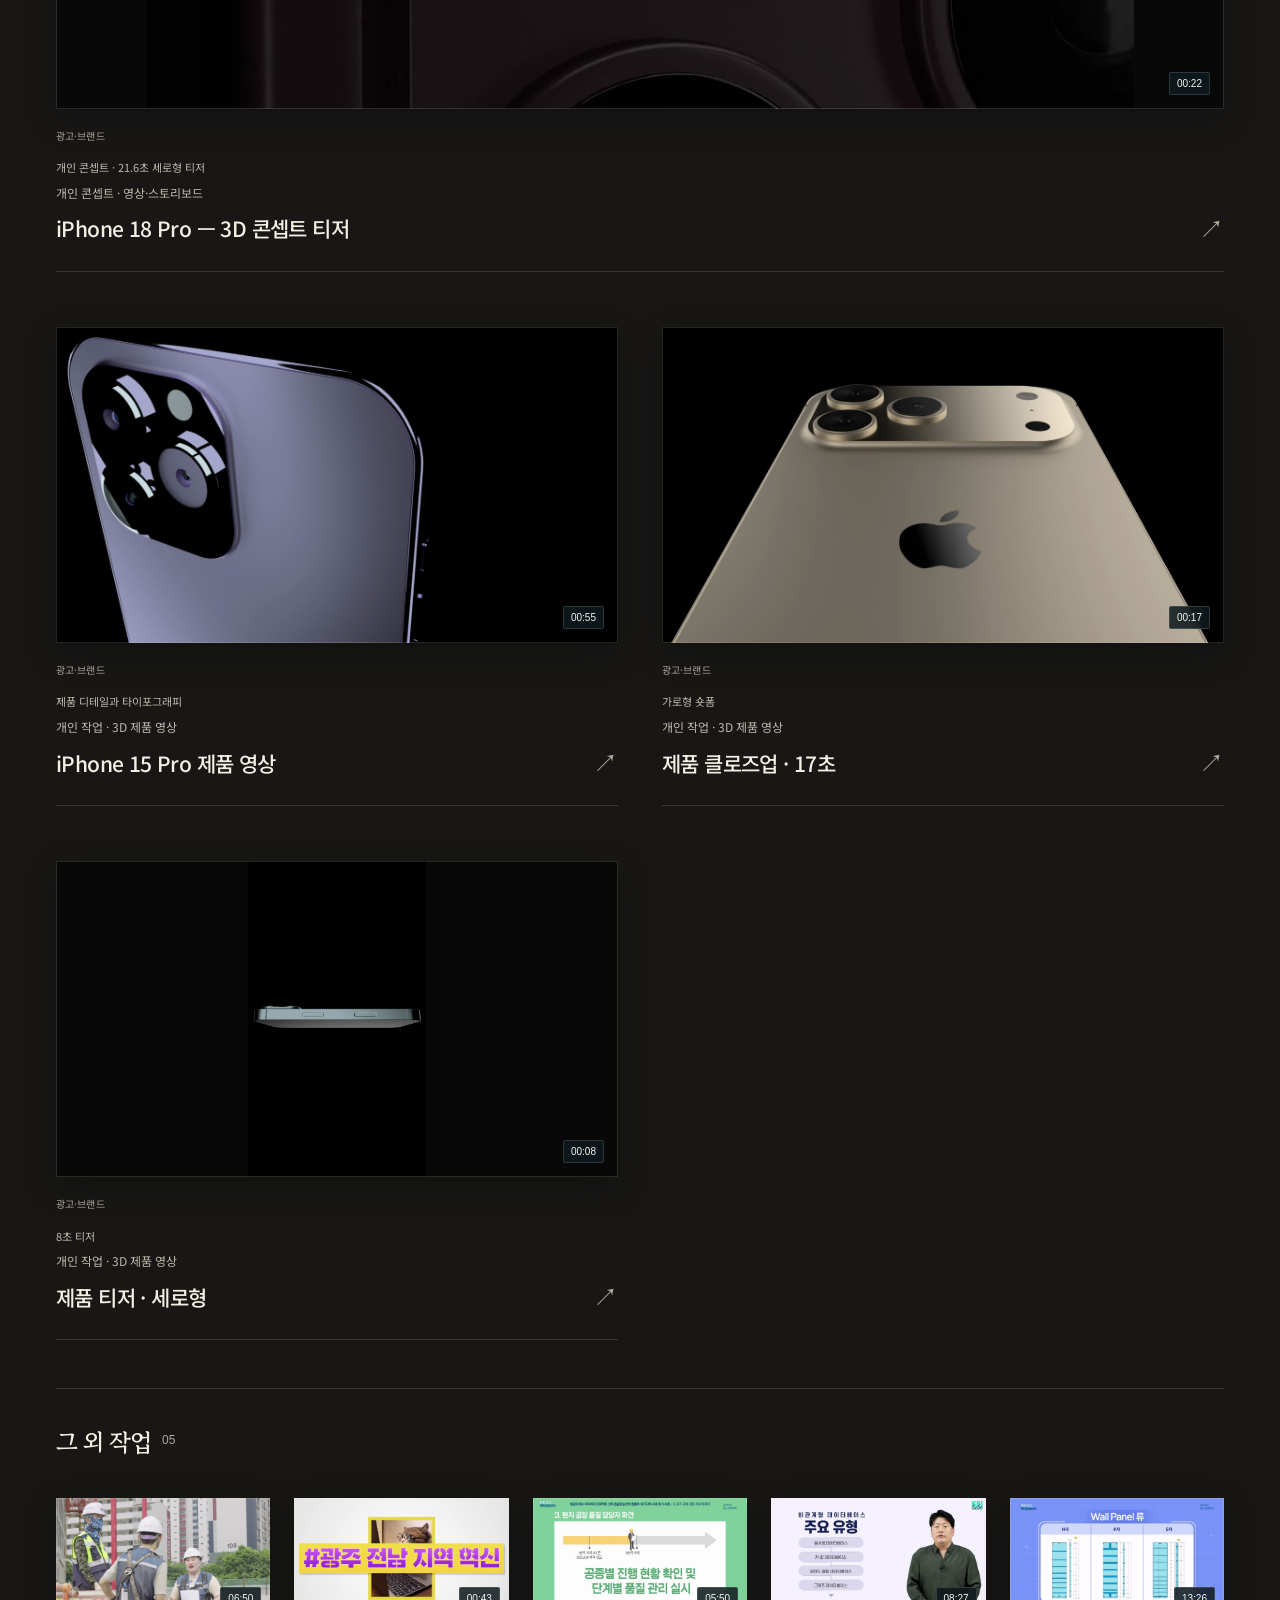
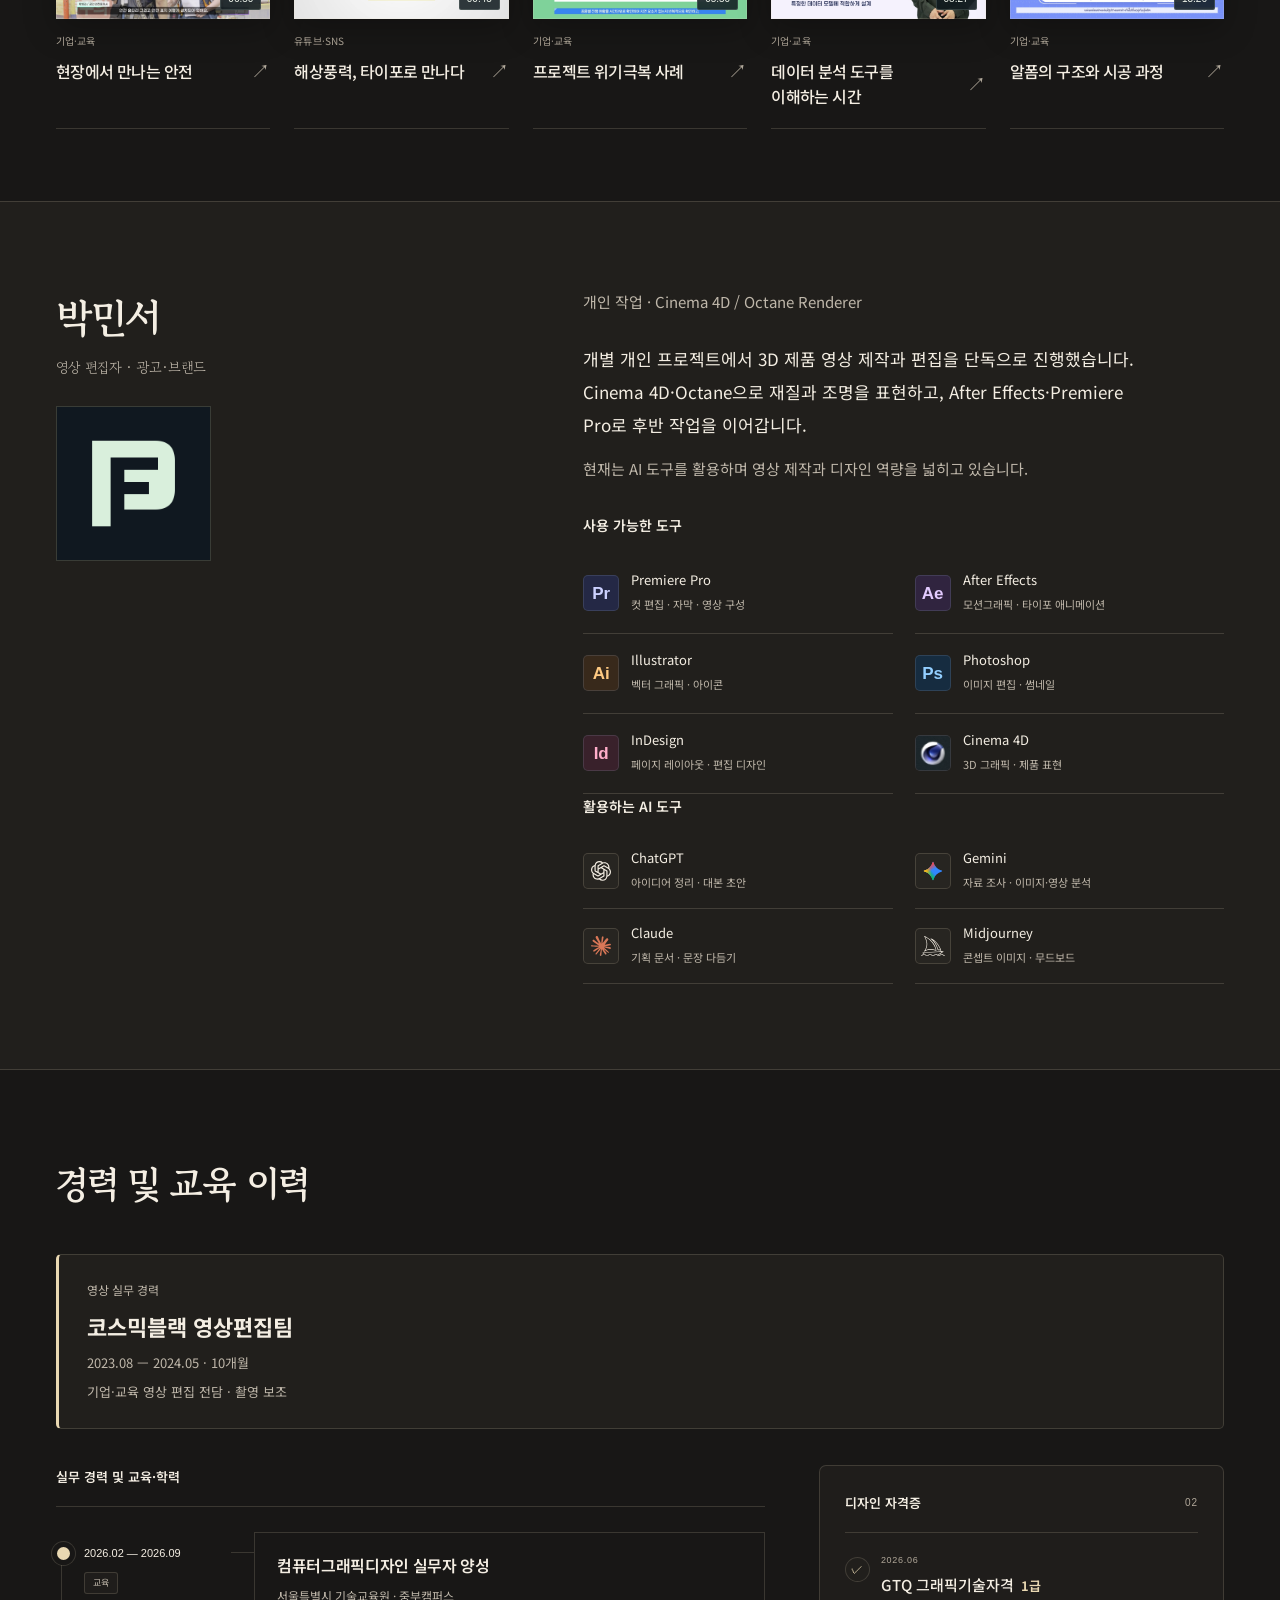
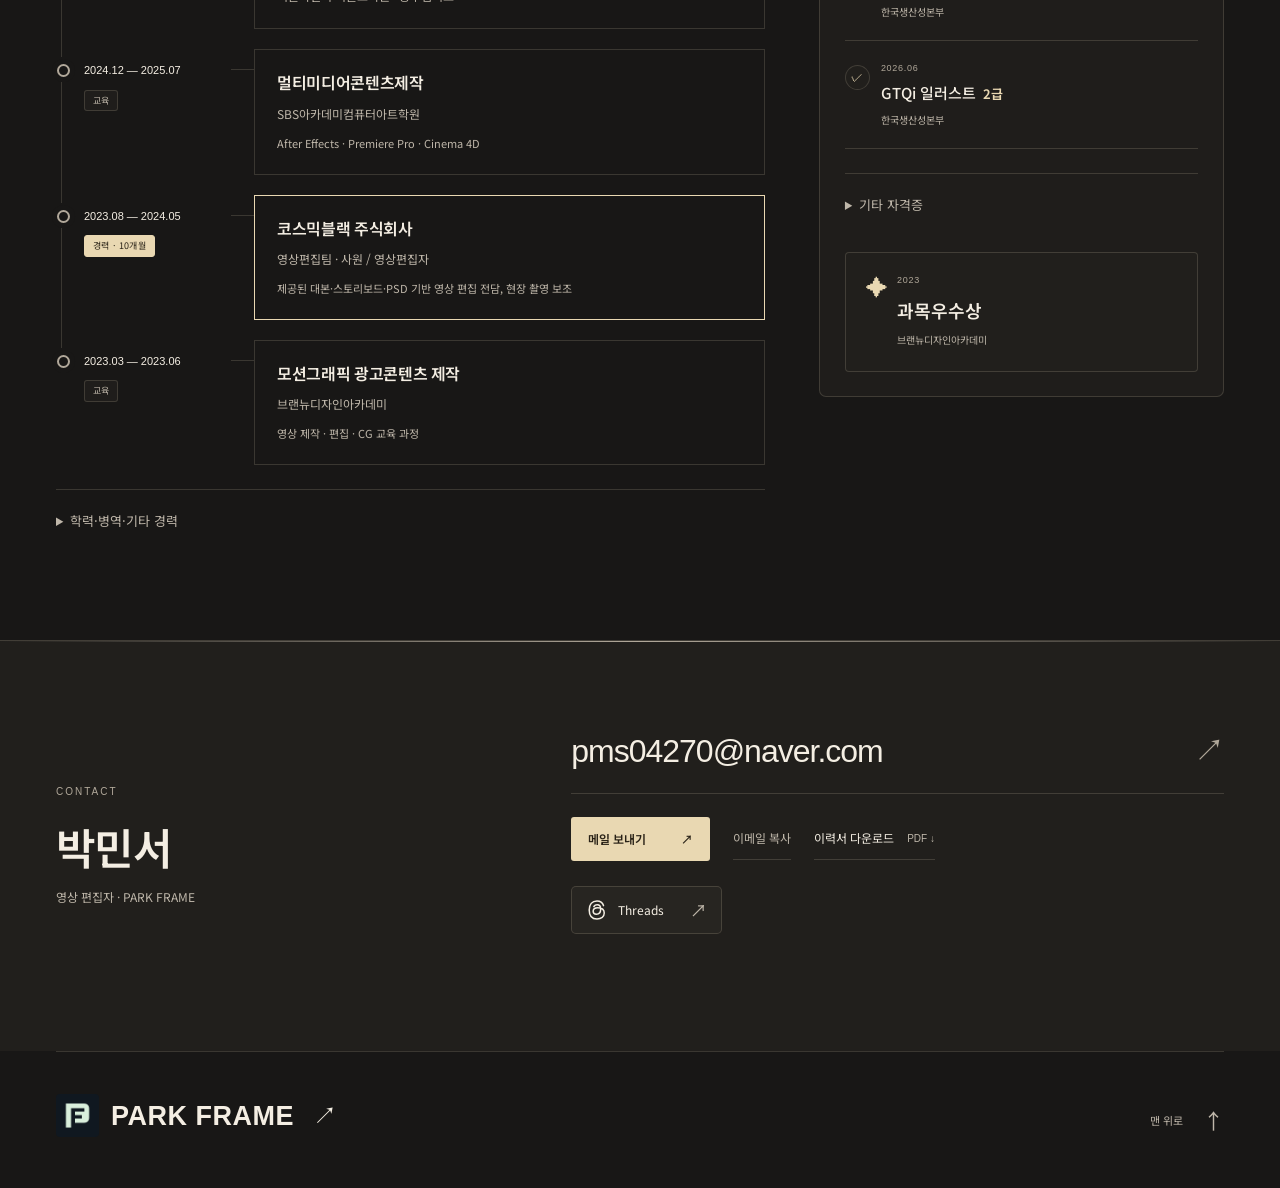
==== commit 15001694: "Update focused portfolios and verified media" ====
--- a/brand/index.html
+++ b/brand/index.html
@@ -54,11 +54,11 @@
         <a class="primary-link" href="#works">광고·브랜드 작품 보기 <span aria-hidden="true">↘</span></a><ul class="edition-tags"><li>3D 제품 표현</li><li>재질·조명·렌더링</li><li>모션그래픽·편집</li></ul>
       </div>
       <div class="hero-visual">
-        <button class="hero-main open-work" data-work="4" aria-label="iPhone 15 Pro 제품 영상 영상 열기">
-          <img src="../assets/work-4.jpg" alt="iPhone 15 Pro 제품 영상 영상의 대표 장면" fetchpriority="high">
+        <button class="hero-main open-work" data-work="9" aria-label="iPhone 18 Pro — 3D 콘셉트 티저 영상 열기">
+          <img src="../assets/work-9.jpg" alt="iPhone 18 Pro — 3D 콘셉트 티저 영상의 대표 장면" fetchpriority="high">
           <span class="image-corner tl"></span><span class="image-corner tr"></span><span class="image-corner bl"></span><span class="image-corner br"></span>
           <span class="hero-play" aria-hidden="true">▶</span>
-          <span class="hero-image-caption"><span><span id="hero-film-title">iPhone 15 Pro 제품 영상</span><span class="film-caption-sub" id="hero-film-subtitle">개인 단독 작업 · 3D 제품 영상</span></span><span class="film-watch">작품 보기 <span aria-hidden="true">↗</span></span></span>
+          <span class="hero-image-caption"><span><span id="hero-film-title">iPhone 18 Pro — 3D 콘셉트 티저</span><span class="film-caption-sub" id="hero-film-subtitle">개인 콘셉트 · 영상·스토리보드</span></span><span class="film-watch">작품 보기 <span aria-hidden="true">↗</span></span></span>
         </button>
         <div class="hero-strip">
           <button class="open-work" data-work="4" aria-label="iPhone 15 Pro 제품 영상 열기"><img src="../assets/work-4.jpg" alt="iPhone 15 Pro 제품 영상의 대표 장면"><span>iPhone 15 Pro 제품 영상 <span aria-hidden="true">↗</span></span></button>
@@ -67,12 +67,12 @@
       </div>
     </section>
     <section id="works" class="works shell" aria-labelledby="works-title">
-      <div class="section-heading"><div><h2 id="works-title">작품<span class="heading-count">09</span></h2></div></div>
+      <div class="section-heading"><div><h2 id="works-title">작품<span class="heading-count">04</span></h2></div></div>
 
       <div class="work-grid" id="work-grid"></div>
       <noscript><p>작품 목록과 재생 기능을 이용하려면 브라우저에서 JavaScript를 켜주세요.</p></noscript>
     </section>
-    <section id="other-works" class="other-works shell" aria-labelledby="other-title"><div class="section-heading"><h2 id="other-title">그 외 작업<span class="heading-count">05</span></h2></div><div class="other-grid" id="other-grid"></div></section><section class="about" id="about" aria-labelledby="about-title"><div class="shell about-layout"><div><h2 id="about-title">박민서<span class="profile-role">영상 편집자 · 광고·브랜드</span></h2><img class="profile-logo" src="../assets/park-frame-logo.png" alt="PARK FRAME 브랜드 로고"></div><div class="about-right"><p class="experience-label">개인 작업 · Cinema 4D / Octane Renderer</p><p class="profile-introduction">세 편의 독립적인 개인 작업에서 3D 제품 영상 제작과 편집을 단독으로 진행했습니다. Cinema 4D·Octane으로 재질과 조명을 표현하고, After Effects·Premiere Pro로 후반 작업을 이어갑니다.</p><p class="profile-development">현재는 AI 도구를 활용하며 영상 제작과 디자인 역량을 넓히고 있습니다.</p><div class="about-tool-row"><span>사용 가능한 도구</span></div><ul class="software-list" aria-label="사용 가능한 소프트웨어"><li><span class="software-icon pr" aria-hidden="true">Pr</span><span>Premiere Pro<small>컷 편집 · 자막 · 영상 구성</small></span></li><li><span class="software-icon ae" aria-hidden="true">Ae</span><span>After Effects<small>모션그래픽 · 타이포 애니메이션</small></span></li><li><span class="software-icon ai" aria-hidden="true">Ai</span><span>Illustrator<small>벡터 그래픽 · 아이콘</small></span></li><li><span class="software-icon ps" aria-hidden="true">Ps</span><span>Photoshop<small>이미지 편집 · 썸네일</small></span></li><li><span class="software-icon id" aria-hidden="true">Id</span><span>InDesign<small>페이지 레이아웃 · 편집 디자인</small></span></li><li><span class="software-icon c4d supplied-logo" aria-hidden="true"><img src="../assets/cinema-4d-logo.png" alt=""></span><span>Cinema 4D<small>3D 그래픽 · 제품 표현</small></span></li></ul><div class="about-tool-row"><span>활용하는 AI 도구</span></div><ul class="software-list ai-tools" aria-label="활용하는 AI 도구"><li><span class="software-icon ai-tool-logo openai" aria-hidden="true"><svg aria-hidden="true" focusable="false" fill="currentColor" fill-rule="evenodd" height="1em" style="flex:none;line-height:1" viewBox="0 0 24 24" width="1em" xmlns="http://www.w3.org/2000/svg"><path d="M9.205 8.658v-2.26c0-.19.072-.333.238-.428l4.543-2.616c.619-.357 1.356-.523 2.117-.523 2.854 0 4.662 2.212 4.662 4.566 0 .167 0 .357-.024.547l-4.71-2.759a.797.797 0 00-.856 0l-5.97 3.473zm10.609 8.8V12.06c0-.333-.143-.57-.429-.737l-5.97-3.473 1.95-1.118a.433.433 0 01.476 0l4.543 2.617c1.309.76 2.189 2.378 2.189 3.948 0 1.808-1.07 3.473-2.76 4.163zM7.802 12.703l-1.95-1.142c-.167-.095-.239-.238-.239-.428V5.899c0-2.545 1.95-4.472 4.591-4.472 1 0 1.927.333 2.712.928L8.23 5.067c-.285.166-.428.404-.428.737v6.898zM12 15.128l-2.795-1.57v-3.33L12 8.658l2.795 1.57v3.33L12 15.128zm1.796 7.23c-1 0-1.927-.332-2.712-.927l4.686-2.712c.285-.166.428-.404.428-.737v-6.898l1.974 1.142c.167.095.238.238.238.428v5.233c0 2.545-1.974 4.472-4.614 4.472zm-5.637-5.303l-4.544-2.617c-1.308-.761-2.188-2.378-2.188-3.948A4.482 4.482 0 014.21 6.327v5.423c0 .333.143.571.428.738l5.947 3.449-1.95 1.118a.432.432 0 01-.476 0zm-.262 3.9c-2.688 0-4.662-2.021-4.662-4.519 0-.19.024-.38.047-.57l4.686 2.71c.286.167.571.167.856 0l5.97-3.448v2.26c0 .19-.07.333-.237.428l-4.543 2.616c-.619.357-1.356.523-2.117.523zm5.899 2.83a5.947 5.947 0 005.827-4.756C22.287 18.339 24 15.84 24 13.296c0-1.665-.713-3.282-1.998-4.448.119-.5.19-.999.19-1.498 0-3.401-2.759-5.947-5.946-5.947-.642 0-1.26.095-1.88.31A5.962 5.962 0 0010.205 0a5.947 5.947 0 00-5.827 4.757C1.713 5.447 0 7.945 0 10.49c0 1.666.713 3.283 1.998 4.448-.119.5-.19 1-.19 1.499 0 3.401 2.759 5.946 5.946 5.946.642 0 1.26-.095 1.88-.309a5.96 5.96 0 004.162 1.713z"></path></svg></span><span>ChatGPT<small>아이디어 정리 · 대본 초안</small></span></li><li><span class="software-icon ai-tool-logo gemini-color" aria-hidden="true"><svg aria-hidden="true" focusable="false" height="1em" style="flex:none;line-height:1" viewBox="0 0 24 24" width="1em" xmlns="http://www.w3.org/2000/svg"><path d="M20.616 10.835a14.147 14.147 0 01-4.45-3.001 14.111 14.111 0 01-3.678-6.452.503.503 0 00-.975 0 14.134 14.134 0 01-3.679 6.452 14.155 14.155 0 01-4.45 3.001c-.65.28-1.318.505-2.002.678a.502.502 0 000 .975c.684.172 1.35.397 2.002.677a14.147 14.147 0 014.45 3.001 14.112 14.112 0 013.679 6.453.502.502 0 00.975 0c.172-.685.397-1.351.677-2.003a14.145 14.145 0 013.001-4.45 14.113 14.113 0 016.453-3.678.503.503 0 000-.975 13.245 13.245 0 01-2.003-.678z" fill="#3186FF"></path><path d="M20.616 10.835a14.147 14.147 0 01-4.45-3.001 14.111 14.111 0 01-3.678-6.452.503.503 0 00-.975 0 14.134 14.134 0 01-3.679 6.452 14.155 14.155 0 01-4.45 3.001c-.65.28-1.318.505-2.002.678a.502.502 0 000 .975c.684.172 1.35.397 2.002.677a14.147 14.147 0 014.45 3.001 14.112 14.112 0 013.679 6.453.502.502 0 00.975 0c.172-.685.397-1.351.677-2.003a14.145 14.145 0 013.001-4.45 14.113 14.113 0 016.453-3.678.503.503 0 000-.975 13.245 13.245 0 01-2.003-.678z" fill="url(#lobe-icons-gemini-0-_R_0_)"></path><path d="M20.616 10.835a14.147 14.147 0 01-4.45-3.001 14.111 14.111 0 01-3.678-6.452.503.503 0 00-.975 0 14.134 14.134 0 01-3.679 6.452 14.155 14.155 0 01-4.45 3.001c-.65.28-1.318.505-2.002.678a.502.502 0 000 .975c.684.172 1.35.397 2.002.677a14.147 14.147 0 014.45 3.001 14.112 14.112 0 013.679 6.453.502.502 0 00.975 0c.172-.685.397-1.351.677-2.003a14.145 14.145 0 013.001-4.45 14.113 14.113 0 016.453-3.678.503.503 0 000-.975 13.245 13.245 0 01-2.003-.678z" fill="url(#lobe-icons-gemini-1-_R_0_)"></path><path d="M20.616 10.835a14.147 14.147 0 01-4.45-3.001 14.111 14.111 0 01-3.678-6.452.503.503 0 00-.975 0 14.134 14.134 0 01-3.679 6.452 14.155 14.155 0 01-4.45 3.001c-.65.28-1.318.505-2.002.678a.502.502 0 000 .975c.684.172 1.35.397 2.002.677a14.147 14.147 0 014.45 3.001 14.112 14.112 0 013.679 6.453.502.502 0 00.975 0c.172-.685.397-1.351.677-2.003a14.145 14.145 0 013.001-4.45 14.113 14.113 0 016.453-3.678.503.503 0 000-.975 13.245 13.245 0 01-2.003-.678z" fill="url(#lobe-icons-gemini-2-_R_0_)"></path><defs><linearGradient gradientUnits="userSpaceOnUse" id="lobe-icons-gemini-0-_R_0_" x1="7" x2="11" y1="15.5" y2="12"><stop stop-color="#08B962"></stop><stop offset="1" stop-color="#08B962" stop-opacity="0"></stop></linearGradient><linearGradient gradientUnits="userSpaceOnUse" id="lobe-icons-gemini-1-_R_0_" x1="8" x2="11.5" y1="5.5" y2="11"><stop stop-color="#F94543"></stop><stop offset="1" stop-color="#F94543" stop-opacity="0"></stop></linearGradient><linearGradient gradientUnits="userSpaceOnUse" id="lobe-icons-gemini-2-_R_0_" x1="3.5" x2="17.5" y1="13.5" y2="12"><stop stop-color="#FABC12"></stop><stop offset=".46" stop-color="#FABC12" stop-opacity="0"></stop></linearGradient></defs></svg></span><span>Gemini<small>자료 조사 · 이미지·영상 분석</small></span></li><li><span class="software-icon ai-tool-logo claude-color" aria-hidden="true"><svg aria-hidden="true" focusable="false" height="1em" style="flex:none;line-height:1" viewBox="0 0 24 24" width="1em" xmlns="http://www.w3.org/2000/svg"><path d="M4.709 15.955l4.72-2.647.08-.23-.08-.128H9.2l-.79-.048-2.698-.073-2.339-.097-2.266-.122-.571-.121L0 11.784l.055-.352.48-.321.686.06 1.52.103 2.278.158 1.652.097 2.449.255h.389l.055-.157-.134-.098-.103-.097-2.358-1.596-2.552-1.688-1.336-.972-.724-.491-.364-.462-.158-1.008.656-.722.881.06.225.061.893.686 1.908 1.476 2.491 1.833.365.304.145-.103.019-.073-.164-.274-1.355-2.446-1.446-2.49-.644-1.032-.17-.619a2.97 2.97 0 01-.104-.729L6.283.134 6.696 0l.996.134.42.364.62 1.414 1.002 2.229 1.555 3.03.456.898.243.832.091.255h.158V9.01l.128-1.706.237-2.095.23-2.695.08-.76.376-.91.747-.492.584.28.48.685-.067.444-.286 1.851-.559 2.903-.364 1.942h.212l.243-.242.985-1.306 1.652-2.064.73-.82.85-.904.547-.431h1.033l.76 1.129-.34 1.166-1.064 1.347-.881 1.142-1.264 1.7-.79 1.36.073.11.188-.02 2.856-.606 1.543-.28 1.841-.315.833.388.091.395-.328.807-1.969.486-2.309.462-3.439.813-.042.03.049.061 1.549.146.662.036h1.622l3.02.225.79.522.474.638-.079.485-1.215.62-1.64-.389-3.829-.91-1.312-.329h-.182v.11l1.093 1.068 2.006 1.81 2.509 2.33.127.578-.322.455-.34-.049-2.205-1.657-.851-.747-1.926-1.62h-.128v.17l.444.649 2.345 3.521.122 1.08-.17.353-.608.213-.668-.122-1.374-1.925-1.415-2.167-1.143-1.943-.14.08-.674 7.254-.316.37-.729.28-.607-.461-.322-.747.322-1.476.389-1.924.315-1.53.286-1.9.17-.632-.012-.042-.14.018-1.434 1.967-2.18 2.945-1.726 1.845-.414.164-.717-.37.067-.662.401-.589 2.388-3.036 1.44-1.882.93-1.086-.006-.158h-.055L4.132 18.56l-1.13.146-.487-.456.061-.746.231-.243 1.908-1.312-.006.006z" fill="#D97757" fill-rule="nonzero"></path></svg></span><span>Claude<small>기획 문서 · 문장 다듬기</small></span></li><li><span class="software-icon ai-tool-logo midjourney" aria-hidden="true"><svg aria-hidden="true" focusable="false" fill="currentColor" fill-rule="evenodd" height="1em" style="flex:none;line-height:1" viewBox="0 0 24 24" width="1em" xmlns="http://www.w3.org/2000/svg"><path d="M22.369 17.676c-1.387 1.259-3.17 2.378-5.332 3.417.044.03.086.057.13.083l.018.01.019.012c.216.123.42.184.641.184.222 0 .426-.061.642-.184l.018-.011.019-.011c.14-.084.266-.178.492-.366l.178-.148c.279-.232.426-.342.625-.456.304-.174.612-.266.949-.266.337 0 .645.092.949.266l.023.014c.188.109.334.219.602.442l.178.148c.221.184.346.278.483.36l.028.017.018.01c.21.12.407.181.62.185h.022a.31.31 0 110 .618c-.337 0-.645-.092-.95-.266a3.137 3.137 0 01-.09-.054l-.022-.014-.022-.013-.02-.014a5.356 5.356 0 01-.49-.377l-.159-.132a3.836 3.836 0 00-.483-.36l-.027-.017-.019-.01a1.256 1.256 0 00-.641-.185c-.222 0-.426.061-.641.184l-.02.011-.018.011c-.14.084-.266.178-.492.366l-.158.132a5.125 5.125 0 01-.51.39l-.022.014-.022.014-.09.054a1.868 1.868 0 01-.95.266c-.337 0-.644-.092-.949-.266a3.137 3.137 0 01-.09-.054l-.022-.014-.022-.013-.026-.017a4.881 4.881 0 01-.425-.325.308.308 0 01-.12-.1l-.098-.081a3.836 3.836 0 00-.483-.36l-.027-.017-.019-.01a1.256 1.256 0 00-.641-.185c-.222 0-.426.061-.642.184l-.018.011-.019.011c-.14.084-.266.178-.492.366l-.158.132a5.125 5.125 0 01-.51.39l-.023.014-.022.014-.09.054A1.868 1.868 0 0112 22c-.337 0-.645-.092-.949-.266a3.137 3.137 0 01-.09-.054l-.022-.014-.022-.013-.021-.014a5.356 5.356 0 01-.49-.377l-.158-.132a3.836 3.836 0 00-.483-.36l-.028-.017-.018-.01a1.256 1.256 0 00-.642-.185c-.221 0-.425.061-.641.184l-.019.011-.018.011c-.141.084-.266.178-.492.366l-.158.132a5.125 5.125 0 01-.511.39l-.022.014-.022.014-.09.054a1.868 1.868 0 01-.986.264c-.746-.09-1.319-.38-1.89-.866l-.035-.03c-.047-.041-.118-.106-.192-.174l-.196-.181-.107-.1-.011-.01a1.531 1.531 0 00-.336-.253.313.313 0 00-.095-.03h-.005c-.119.022-.238.059-.361.11a.308.308 0 01-.077.061l-.008.005a.309.309 0 01-.126.034 5.66 5.66 0 00-.774.518l-.416.324-.055.043a6.542 6.542 0 01-.324.236c-.305.207-.552.315-.8.315a.31.31 0 01-.01-.618h.01c.09 0 .235-.062.438-.198l.04-.027c.077-.054.163-.117.27-.199l.385-.301.06-.047c.268-.206.506-.373.73-.505l-.633-1.21a.309.309 0 01.254-.451l20.287-1.305a.309.309 0 01.228.537zm-1.118.14L2.369 19.03l.423.809c.128-.045.256-.078.388-.1a.31.31 0 01.052-.005c.132 0 .26.032.386.093.153.073.294.179.483.35l.016.015.092.086.144.134.097.089c.065.06.125.114.16.144.485.418.948.658 1.554.736h.011a1.25 1.25 0 00.6-.172l.021-.011.019-.011.018-.011c.141-.084.266-.178.492-.366l.178-.148c.279-.232.426-.342.625-.456.305-.174.612-.266.95-.266.336 0 .644.092.948.266l.023.014c.188.109.335.219.603.442l.177.148c.222.184.346.278.484.36l.027.017.019.01c.215.124.42.185.641.185.222 0 .426-.061.641-.184l.019-.011.018-.011c.141-.084.267-.178.493-.366l.177-.148c.28-.232.427-.342.626-.456.304-.174.612-.266.949-.266.337 0 .644.092.949.266l.025.015c.187.109.334.22.603.443 1.867-.878 3.448-1.811 4.73-2.832l.02-.016zM3.653 2.026C6.073 3.06 8.69 4.941 10.8 7.258c2.46 2.7 4.109 5.828 4.637 9.149a.31.31 0 01-.421.335c-2.348-.945-4.54-1.258-6.59-1.02-1.739.2-3.337.792-4.816 1.703-.294.182-.62-.182-.405-.454 1.856-2.355 2.581-4.99 2.343-7.794-.195-2.292-1.031-4.61-2.284-6.709a.31.31 0 01.388-.442zM10.04 4.45c1.778.543 3.892 2.102 5.782 4.243 1.984 2.248 3.552 4.934 4.347 7.582a.31.31 0 01-.401.38l-.022-.01-.386-.154a10.594 10.594 0 00-.291-.112l-.016-.006c-.68-.247-1.199-.291-1.944-.101a.31.31 0 01-.375-.218C15.378 11.123 13.073 7.276 9.775 5c-.291-.201-.072-.653.266-.55zM4.273 2.996l.008.015c1.028 1.94 1.708 4.031 1.885 6.113.213 2.513-.31 4.906-1.673 7.092l-.02.031.003-.001c1.198-.581 2.47-.969 3.825-1.132l.055-.006c1.981-.23 4.083.029 6.309.837l.066.025-.007-.039c-.593-2.95-2.108-5.737-4.31-8.179l-.07-.078c-1.785-1.96-3.944-3.6-6.014-4.65l-.057-.028zm7.92 3.238l.048.048c2.237 2.295 3.885 5.431 4.974 9.191l.038.132.022-.004c.71-.133 1.284-.063 1.963.18l.027.01.066.024.046.018-.025-.073c-.811-2.307-2.208-4.62-3.936-6.594l-.058-.065c-1.02-1.155-2.103-2.132-3.15-2.856l-.015-.011z"></path></svg></span><span>Midjourney<small>콘셉트 이미지 · 무드보드</small></span></li></ul></div></div></section>
+    <section id="other-works" class="other-works shell" aria-labelledby="other-title"><div class="section-heading"><h2 id="other-title">그 외 작업<span class="heading-count">05</span></h2></div><div class="other-grid" id="other-grid"></div></section><section class="about" id="about" aria-labelledby="about-title"><div class="shell about-layout"><div><h2 id="about-title">박민서<span class="profile-role">영상 편집자 · 광고·브랜드</span></h2><img class="profile-logo" src="../assets/park-frame-logo.png" alt="PARK FRAME 브랜드 로고"></div><div class="about-right"><p class="experience-label">개인 작업 · Cinema 4D / Octane Renderer</p><p class="profile-introduction">개별 개인 프로젝트에서 3D 제품 영상 제작과 편집을 단독으로 진행했습니다. Cinema 4D·Octane으로 재질과 조명을 표현하고, After Effects·Premiere Pro로 후반 작업을 이어갑니다.</p><p class="profile-development">현재는 AI 도구를 활용하며 영상 제작과 디자인 역량을 넓히고 있습니다.</p><div class="about-tool-row"><span>사용 가능한 도구</span></div><ul class="software-list" aria-label="사용 가능한 소프트웨어"><li><span class="software-icon pr" aria-hidden="true">Pr</span><span>Premiere Pro<small>컷 편집 · 자막 · 영상 구성</small></span></li><li><span class="software-icon ae" aria-hidden="true">Ae</span><span>After Effects<small>모션그래픽 · 타이포 애니메이션</small></span></li><li><span class="software-icon ai" aria-hidden="true">Ai</span><span>Illustrator<small>벡터 그래픽 · 아이콘</small></span></li><li><span class="software-icon ps" aria-hidden="true">Ps</span><span>Photoshop<small>이미지 편집 · 썸네일</small></span></li><li><span class="software-icon id" aria-hidden="true">Id</span><span>InDesign<small>페이지 레이아웃 · 편집 디자인</small></span></li><li><span class="software-icon c4d supplied-logo" aria-hidden="true"><img src="../assets/cinema-4d-logo.png" alt=""></span><span>Cinema 4D<small>3D 그래픽 · 제품 표현</small></span></li></ul><div class="about-tool-row"><span>활용하는 AI 도구</span></div><ul class="software-list ai-tools" aria-label="활용하는 AI 도구"><li><span class="software-icon ai-tool-logo openai" aria-hidden="true"><svg aria-hidden="true" focusable="false" fill="currentColor" fill-rule="evenodd" height="1em" style="flex:none;line-height:1" viewBox="0 0 24 24" width="1em" xmlns="http://www.w3.org/2000/svg"><path d="M9.205 8.658v-2.26c0-.19.072-.333.238-.428l4.543-2.616c.619-.357 1.356-.523 2.117-.523 2.854 0 4.662 2.212 4.662 4.566 0 .167 0 .357-.024.547l-4.71-2.759a.797.797 0 00-.856 0l-5.97 3.473zm10.609 8.8V12.06c0-.333-.143-.57-.429-.737l-5.97-3.473 1.95-1.118a.433.433 0 01.476 0l4.543 2.617c1.309.76 2.189 2.378 2.189 3.948 0 1.808-1.07 3.473-2.76 4.163zM7.802 12.703l-1.95-1.142c-.167-.095-.239-.238-.239-.428V5.899c0-2.545 1.95-4.472 4.591-4.472 1 0 1.927.333 2.712.928L8.23 5.067c-.285.166-.428.404-.428.737v6.898zM12 15.128l-2.795-1.57v-3.33L12 8.658l2.795 1.57v3.33L12 15.128zm1.796 7.23c-1 0-1.927-.332-2.712-.927l4.686-2.712c.285-.166.428-.404.428-.737v-6.898l1.974 1.142c.167.095.238.238.238.428v5.233c0 2.545-1.974 4.472-4.614 4.472zm-5.637-5.303l-4.544-2.617c-1.308-.761-2.188-2.378-2.188-3.948A4.482 4.482 0 014.21 6.327v5.423c0 .333.143.571.428.738l5.947 3.449-1.95 1.118a.432.432 0 01-.476 0zm-.262 3.9c-2.688 0-4.662-2.021-4.662-4.519 0-.19.024-.38.047-.57l4.686 2.71c.286.167.571.167.856 0l5.97-3.448v2.26c0 .19-.07.333-.237.428l-4.543 2.616c-.619.357-1.356.523-2.117.523zm5.899 2.83a5.947 5.947 0 005.827-4.756C22.287 18.339 24 15.84 24 13.296c0-1.665-.713-3.282-1.998-4.448.119-.5.19-.999.19-1.498 0-3.401-2.759-5.947-5.946-5.947-.642 0-1.26.095-1.88.31A5.962 5.962 0 0010.205 0a5.947 5.947 0 00-5.827 4.757C1.713 5.447 0 7.945 0 10.49c0 1.666.713 3.283 1.998 4.448-.119.5-.19 1-.19 1.499 0 3.401 2.759 5.946 5.946 5.946.642 0 1.26-.095 1.88-.309a5.96 5.96 0 004.162 1.713z"></path></svg></span><span>ChatGPT<small>아이디어 정리 · 대본 초안</small></span></li><li><span class="software-icon ai-tool-logo gemini-color" aria-hidden="true"><svg aria-hidden="true" focusable="false" height="1em" style="flex:none;line-height:1" viewBox="0 0 24 24" width="1em" xmlns="http://www.w3.org/2000/svg"><path d="M20.616 10.835a14.147 14.147 0 01-4.45-3.001 14.111 14.111 0 01-3.678-6.452.503.503 0 00-.975 0 14.134 14.134 0 01-3.679 6.452 14.155 14.155 0 01-4.45 3.001c-.65.28-1.318.505-2.002.678a.502.502 0 000 .975c.684.172 1.35.397 2.002.677a14.147 14.147 0 014.45 3.001 14.112 14.112 0 013.679 6.453.502.502 0 00.975 0c.172-.685.397-1.351.677-2.003a14.145 14.145 0 013.001-4.45 14.113 14.113 0 016.453-3.678.503.503 0 000-.975 13.245 13.245 0 01-2.003-.678z" fill="#3186FF"></path><path d="M20.616 10.835a14.147 14.147 0 01-4.45-3.001 14.111 14.111 0 01-3.678-6.452.503.503 0 00-.975 0 14.134 14.134 0 01-3.679 6.452 14.155 14.155 0 01-4.45 3.001c-.65.28-1.318.505-2.002.678a.502.502 0 000 .975c.684.172 1.35.397 2.002.677a14.147 14.147 0 014.45 3.001 14.112 14.112 0 013.679 6.453.502.502 0 00.975 0c.172-.685.397-1.351.677-2.003a14.145 14.145 0 013.001-4.45 14.113 14.113 0 016.453-3.678.503.503 0 000-.975 13.245 13.245 0 01-2.003-.678z" fill="url(#lobe-icons-gemini-0-_R_0_)"></path><path d="M20.616 10.835a14.147 14.147 0 01-4.45-3.001 14.111 14.111 0 01-3.678-6.452.503.503 0 00-.975 0 14.134 14.134 0 01-3.679 6.452 14.155 14.155 0 01-4.45 3.001c-.65.28-1.318.505-2.002.678a.502.502 0 000 .975c.684.172 1.35.397 2.002.677a14.147 14.147 0 014.45 3.001 14.112 14.112 0 013.679 6.453.502.502 0 00.975 0c.172-.685.397-1.351.677-2.003a14.145 14.145 0 013.001-4.45 14.113 14.113 0 016.453-3.678.503.503 0 000-.975 13.245 13.245 0 01-2.003-.678z" fill="url(#lobe-icons-gemini-1-_R_0_)"></path><path d="M20.616 10.835a14.147 14.147 0 01-4.45-3.001 14.111 14.111 0 01-3.678-6.452.503.503 0 00-.975 0 14.134 14.134 0 01-3.679 6.452 14.155 14.155 0 01-4.45 3.001c-.65.28-1.318.505-2.002.678a.502.502 0 000 .975c.684.172 1.35.397 2.002.677a14.147 14.147 0 014.45 3.001 14.112 14.112 0 013.679 6.453.502.502 0 00.975 0c.172-.685.397-1.351.677-2.003a14.145 14.145 0 013.001-4.45 14.113 14.113 0 016.453-3.678.503.503 0 000-.975 13.245 13.245 0 01-2.003-.678z" fill="url(#lobe-icons-gemini-2-_R_0_)"></path><defs><linearGradient gradientUnits="userSpaceOnUse" id="lobe-icons-gemini-0-_R_0_" x1="7" x2="11" y1="15.5" y2="12"><stop stop-color="#08B962"></stop><stop offset="1" stop-color="#08B962" stop-opacity="0"></stop></linearGradient><linearGradient gradientUnits="userSpaceOnUse" id="lobe-icons-gemini-1-_R_0_" x1="8" x2="11.5" y1="5.5" y2="11"><stop stop-color="#F94543"></stop><stop offset="1" stop-color="#F94543" stop-opacity="0"></stop></linearGradient><linearGradient gradientUnits="userSpaceOnUse" id="lobe-icons-gemini-2-_R_0_" x1="3.5" x2="17.5" y1="13.5" y2="12"><stop stop-color="#FABC12"></stop><stop offset=".46" stop-color="#FABC12" stop-opacity="0"></stop></linearGradient></defs></svg></span><span>Gemini<small>자료 조사 · 이미지·영상 분석</small></span></li><li><span class="software-icon ai-tool-logo claude-color" aria-hidden="true"><svg aria-hidden="true" focusable="false" height="1em" style="flex:none;line-height:1" viewBox="0 0 24 24" width="1em" xmlns="http://www.w3.org/2000/svg"><path d="M4.709 15.955l4.72-2.647.08-.23-.08-.128H9.2l-.79-.048-2.698-.073-2.339-.097-2.266-.122-.571-.121L0 11.784l.055-.352.48-.321.686.06 1.52.103 2.278.158 1.652.097 2.449.255h.389l.055-.157-.134-.098-.103-.097-2.358-1.596-2.552-1.688-1.336-.972-.724-.491-.364-.462-.158-1.008.656-.722.881.06.225.061.893.686 1.908 1.476 2.491 1.833.365.304.145-.103.019-.073-.164-.274-1.355-2.446-1.446-2.49-.644-1.032-.17-.619a2.97 2.97 0 01-.104-.729L6.283.134 6.696 0l.996.134.42.364.62 1.414 1.002 2.229 1.555 3.03.456.898.243.832.091.255h.158V9.01l.128-1.706.237-2.095.23-2.695.08-.76.376-.91.747-.492.584.28.48.685-.067.444-.286 1.851-.559 2.903-.364 1.942h.212l.243-.242.985-1.306 1.652-2.064.73-.82.85-.904.547-.431h1.033l.76 1.129-.34 1.166-1.064 1.347-.881 1.142-1.264 1.7-.79 1.36.073.11.188-.02 2.856-.606 1.543-.28 1.841-.315.833.388.091.395-.328.807-1.969.486-2.309.462-3.439.813-.042.03.049.061 1.549.146.662.036h1.622l3.02.225.79.522.474.638-.079.485-1.215.62-1.64-.389-3.829-.91-1.312-.329h-.182v.11l1.093 1.068 2.006 1.81 2.509 2.33.127.578-.322.455-.34-.049-2.205-1.657-.851-.747-1.926-1.62h-.128v.17l.444.649 2.345 3.521.122 1.08-.17.353-.608.213-.668-.122-1.374-1.925-1.415-2.167-1.143-1.943-.14.08-.674 7.254-.316.37-.729.28-.607-.461-.322-.747.322-1.476.389-1.924.315-1.53.286-1.9.17-.632-.012-.042-.14.018-1.434 1.967-2.18 2.945-1.726 1.845-.414.164-.717-.37.067-.662.401-.589 2.388-3.036 1.44-1.882.93-1.086-.006-.158h-.055L4.132 18.56l-1.13.146-.487-.456.061-.746.231-.243 1.908-1.312-.006.006z" fill="#D97757" fill-rule="nonzero"></path></svg></span><span>Claude<small>기획 문서 · 문장 다듬기</small></span></li><li><span class="software-icon ai-tool-logo midjourney" aria-hidden="true"><svg aria-hidden="true" focusable="false" fill="currentColor" fill-rule="evenodd" height="1em" style="flex:none;line-height:1" viewBox="0 0 24 24" width="1em" xmlns="http://www.w3.org/2000/svg"><path d="M22.369 17.676c-1.387 1.259-3.17 2.378-5.332 3.417.044.03.086.057.13.083l.018.01.019.012c.216.123.42.184.641.184.222 0 .426-.061.642-.184l.018-.011.019-.011c.14-.084.266-.178.492-.366l.178-.148c.279-.232.426-.342.625-.456.304-.174.612-.266.949-.266.337 0 .645.092.949.266l.023.014c.188.109.334.219.602.442l.178.148c.221.184.346.278.483.36l.028.017.018.01c.21.12.407.181.62.185h.022a.31.31 0 110 .618c-.337 0-.645-.092-.95-.266a3.137 3.137 0 01-.09-.054l-.022-.014-.022-.013-.02-.014a5.356 5.356 0 01-.49-.377l-.159-.132a3.836 3.836 0 00-.483-.36l-.027-.017-.019-.01a1.256 1.256 0 00-.641-.185c-.222 0-.426.061-.641.184l-.02.011-.018.011c-.14.084-.266.178-.492.366l-.158.132a5.125 5.125 0 01-.51.39l-.022.014-.022.014-.09.054a1.868 1.868 0 01-.95.266c-.337 0-.644-.092-.949-.266a3.137 3.137 0 01-.09-.054l-.022-.014-.022-.013-.026-.017a4.881 4.881 0 01-.425-.325.308.308 0 01-.12-.1l-.098-.081a3.836 3.836 0 00-.483-.36l-.027-.017-.019-.01a1.256 1.256 0 00-.641-.185c-.222 0-.426.061-.642.184l-.018.011-.019.011c-.14.084-.266.178-.492.366l-.158.132a5.125 5.125 0 01-.51.39l-.023.014-.022.014-.09.054A1.868 1.868 0 0112 22c-.337 0-.645-.092-.949-.266a3.137 3.137 0 01-.09-.054l-.022-.014-.022-.013-.021-.014a5.356 5.356 0 01-.49-.377l-.158-.132a3.836 3.836 0 00-.483-.36l-.028-.017-.018-.01a1.256 1.256 0 00-.642-.185c-.221 0-.425.061-.641.184l-.019.011-.018.011c-.141.084-.266.178-.492.366l-.158.132a5.125 5.125 0 01-.511.39l-.022.014-.022.014-.09.054a1.868 1.868 0 01-.986.264c-.746-.09-1.319-.38-1.89-.866l-.035-.03c-.047-.041-.118-.106-.192-.174l-.196-.181-.107-.1-.011-.01a1.531 1.531 0 00-.336-.253.313.313 0 00-.095-.03h-.005c-.119.022-.238.059-.361.11a.308.308 0 01-.077.061l-.008.005a.309.309 0 01-.126.034 5.66 5.66 0 00-.774.518l-.416.324-.055.043a6.542 6.542 0 01-.324.236c-.305.207-.552.315-.8.315a.31.31 0 01-.01-.618h.01c.09 0 .235-.062.438-.198l.04-.027c.077-.054.163-.117.27-.199l.385-.301.06-.047c.268-.206.506-.373.73-.505l-.633-1.21a.309.309 0 01.254-.451l20.287-1.305a.309.309 0 01.228.537zm-1.118.14L2.369 19.03l.423.809c.128-.045.256-.078.388-.1a.31.31 0 01.052-.005c.132 0 .26.032.386.093.153.073.294.179.483.35l.016.015.092.086.144.134.097.089c.065.06.125.114.16.144.485.418.948.658 1.554.736h.011a1.25 1.25 0 00.6-.172l.021-.011.019-.011.018-.011c.141-.084.266-.178.492-.366l.178-.148c.279-.232.426-.342.625-.456.305-.174.612-.266.95-.266.336 0 .644.092.948.266l.023.014c.188.109.335.219.603.442l.177.148c.222.184.346.278.484.36l.027.017.019.01c.215.124.42.185.641.185.222 0 .426-.061.641-.184l.019-.011.018-.011c.141-.084.267-.178.493-.366l.177-.148c.28-.232.427-.342.626-.456.304-.174.612-.266.949-.266.337 0 .644.092.949.266l.025.015c.187.109.334.22.603.443 1.867-.878 3.448-1.811 4.73-2.832l.02-.016zM3.653 2.026C6.073 3.06 8.69 4.941 10.8 7.258c2.46 2.7 4.109 5.828 4.637 9.149a.31.31 0 01-.421.335c-2.348-.945-4.54-1.258-6.59-1.02-1.739.2-3.337.792-4.816 1.703-.294.182-.62-.182-.405-.454 1.856-2.355 2.581-4.99 2.343-7.794-.195-2.292-1.031-4.61-2.284-6.709a.31.31 0 01.388-.442zM10.04 4.45c1.778.543 3.892 2.102 5.782 4.243 1.984 2.248 3.552 4.934 4.347 7.582a.31.31 0 01-.401.38l-.022-.01-.386-.154a10.594 10.594 0 00-.291-.112l-.016-.006c-.68-.247-1.199-.291-1.944-.101a.31.31 0 01-.375-.218C15.378 11.123 13.073 7.276 9.775 5c-.291-.201-.072-.653.266-.55zM4.273 2.996l.008.015c1.028 1.94 1.708 4.031 1.885 6.113.213 2.513-.31 4.906-1.673 7.092l-.02.031.003-.001c1.198-.581 2.47-.969 3.825-1.132l.055-.006c1.981-.23 4.083.029 6.309.837l.066.025-.007-.039c-.593-2.95-2.108-5.737-4.31-8.179l-.07-.078c-1.785-1.96-3.944-3.6-6.014-4.65l-.057-.028zm7.92 3.238l.048.048c2.237 2.295 3.885 5.431 4.974 9.191l.038.132.022-.004c.71-.133 1.284-.063 1.963.18l.027.01.066.024.046.018-.025-.073c-.811-2.307-2.208-4.62-3.936-6.594l-.058-.065c-1.02-1.155-2.103-2.132-3.15-2.856l-.015-.011z"></path></svg></span><span>Midjourney<small>콘셉트 이미지 · 무드보드</small></span></li></ul></div></div></section>
 
     <section id="journey" class="journey shell" aria-labelledby="journey-title">
       <div class="section-heading"><div><h2 id="journey-title">경력 및 교육 이력</h2></div></div>
@@ -210,7 +210,7 @@
  role:'스토리보드 제작 · 티저 영상 제작',
  tools:[],
  process:'윤곽 → 렌즈 → 소재·모서리 → 후면 전체 → 제품명으로 이어지는 장면 흐름을 구성했습니다. 스토리보드에 컷별 시간과 카메라·반사광의 연출 방향을 정리했습니다.',
- storyboard:'assets/iphone18-storyboard.pdf'
+ storyboard:'../assets/iphone18-storyboard.pdf'
 });
 const scenePoints={
  9:[{time:3.167,label:'렌즈 디테일'},{time:6.233,label:'소재와 모서리'},{time:12.333,label:'후면 전체'}],
@@ -235,7 +235,7 @@
 function projectDetails(work){
  const rows=[['제작 구분',work.production],['담당 범위',work.role],['협업 방식',work.collaboration],['제공 자료',work.sources],['표현·편집 방향',work.process],['사용 툴',work.tools.join(' · ')]];
  const details=rows.filter(([,value])=>value).map(([label,value])=>`<div class="project-credit"><dt>${label}</dt><dd>${value}</dd></div>`).join('');
- const storyboard=work.storyboard?`<div class="project-credit"><dt>스토리보드</dt><dd><a class="storyboard-link" href="${work.storyboard}" target="_blank" rel="noopener">스토리보드 보기 · PDF ↗</a><p class="storyboard-note">9쪽 · 장면 구성과 연출 방향</p><div class="project-scene-grid">${['윤곽의 발견','소재의 디테일','후면 전체'].map((label,i)=>`<figure><img src="assets/iphone18-scene-${i+1}.jpg" alt="${label} 대표 장면" loading="lazy"><figcaption>${label}</figcaption></figure>`).join('')}</div></dd></div>`:'';
+ const storyboard=work.storyboard?`<div class="project-credit"><dt>스토리보드</dt><dd><a class="storyboard-link" href="${work.storyboard}" target="_blank" rel="noopener">스토리보드 보기 · PDF ↗</a><p class="storyboard-note">9쪽 · 장면 구성과 연출 방향</p><div class="project-scene-grid">${['윤곽의 발견','소재의 디테일','후면 전체'].map((label,i)=>`<figure><img src="../assets/iphone18-scene-${i+1}.jpg" alt="${label} 대표 장면" loading="lazy"><figcaption>${label}</figcaption></figure>`).join('')}</div></dd></div>`:'';
  return details+storyboard;
 }
 const grid=document.querySelector('#work-grid');
@@ -247,7 +247,7 @@
  brand:{order:[9,4,3,5],featured:[4,3,5],headline:'제품의 디테일을<br><span class="accent">인상 깊게.</span>',intro:'Cinema 4D · Octane Renderer를 활용한 개인 제품 영상',caption:'개인 작업 · 3D 제품 영상',heading:'광고·브랜드 작품'},
  social:{order:[9,1,3,5],featured:[1,3,5],headline:'짧은 장면에<br><span class="accent">분명한 인상을.</span>',intro:'타이포그래피 예고편과 짧은 제품 영상',caption:'외주 예고편 · 영상 편집',heading:'유튜브·SNS 작품'}
 };
-Object.assign(portfolioViews[edition],{"headline": "제품의 디테일을<br><span class=\"accent\">입체적인 장면으로.</span>", "intro": "Cinema 4D·Octane으로 제품을 표현하고, 모션그래픽과 편집으로 장면을 완성합니다.", "caption": "개인 단독 작업 · 3D 제품 영상", "featured": [4, 3, 5]});
+Object.assign(portfolioViews[edition],{"headline": "제품의 디테일을<br><span class=\"accent\">입체적인 장면으로.</span>", "intro": "Cinema 4D·Octane으로 제품을 표현하고, 모션그래픽과 편집으로 장면을 완성합니다.", "caption": "개인 콘셉트 · 영상·스토리보드", "featured": [9, 4, 3]});
 function workImage(id){return `../assets/work-${id}.jpg`;}
 function updatePortfolioView(){
  const view=portfolioViews[selectedCategory];
@@ -378,7 +378,7 @@
 function prepareStream(id){
  if(activeStream){activeStream.destroy();activeStream=null;}
  player.removeAttribute('src');player.load();
- if(id===9){player.src="assets/iphone18-teaser.mp4";player.load();return;}
+ if(id===9){player.src="../assets/iphone18-teaser.mp4";player.load();return;}
  const source=`../media/${id}/index.m3u8`;
  if(player.canPlayType('application/vnd.apple.mpegurl')){player.src=source;player.load();}
  else if(window.Hls&&Hls.isSupported()){
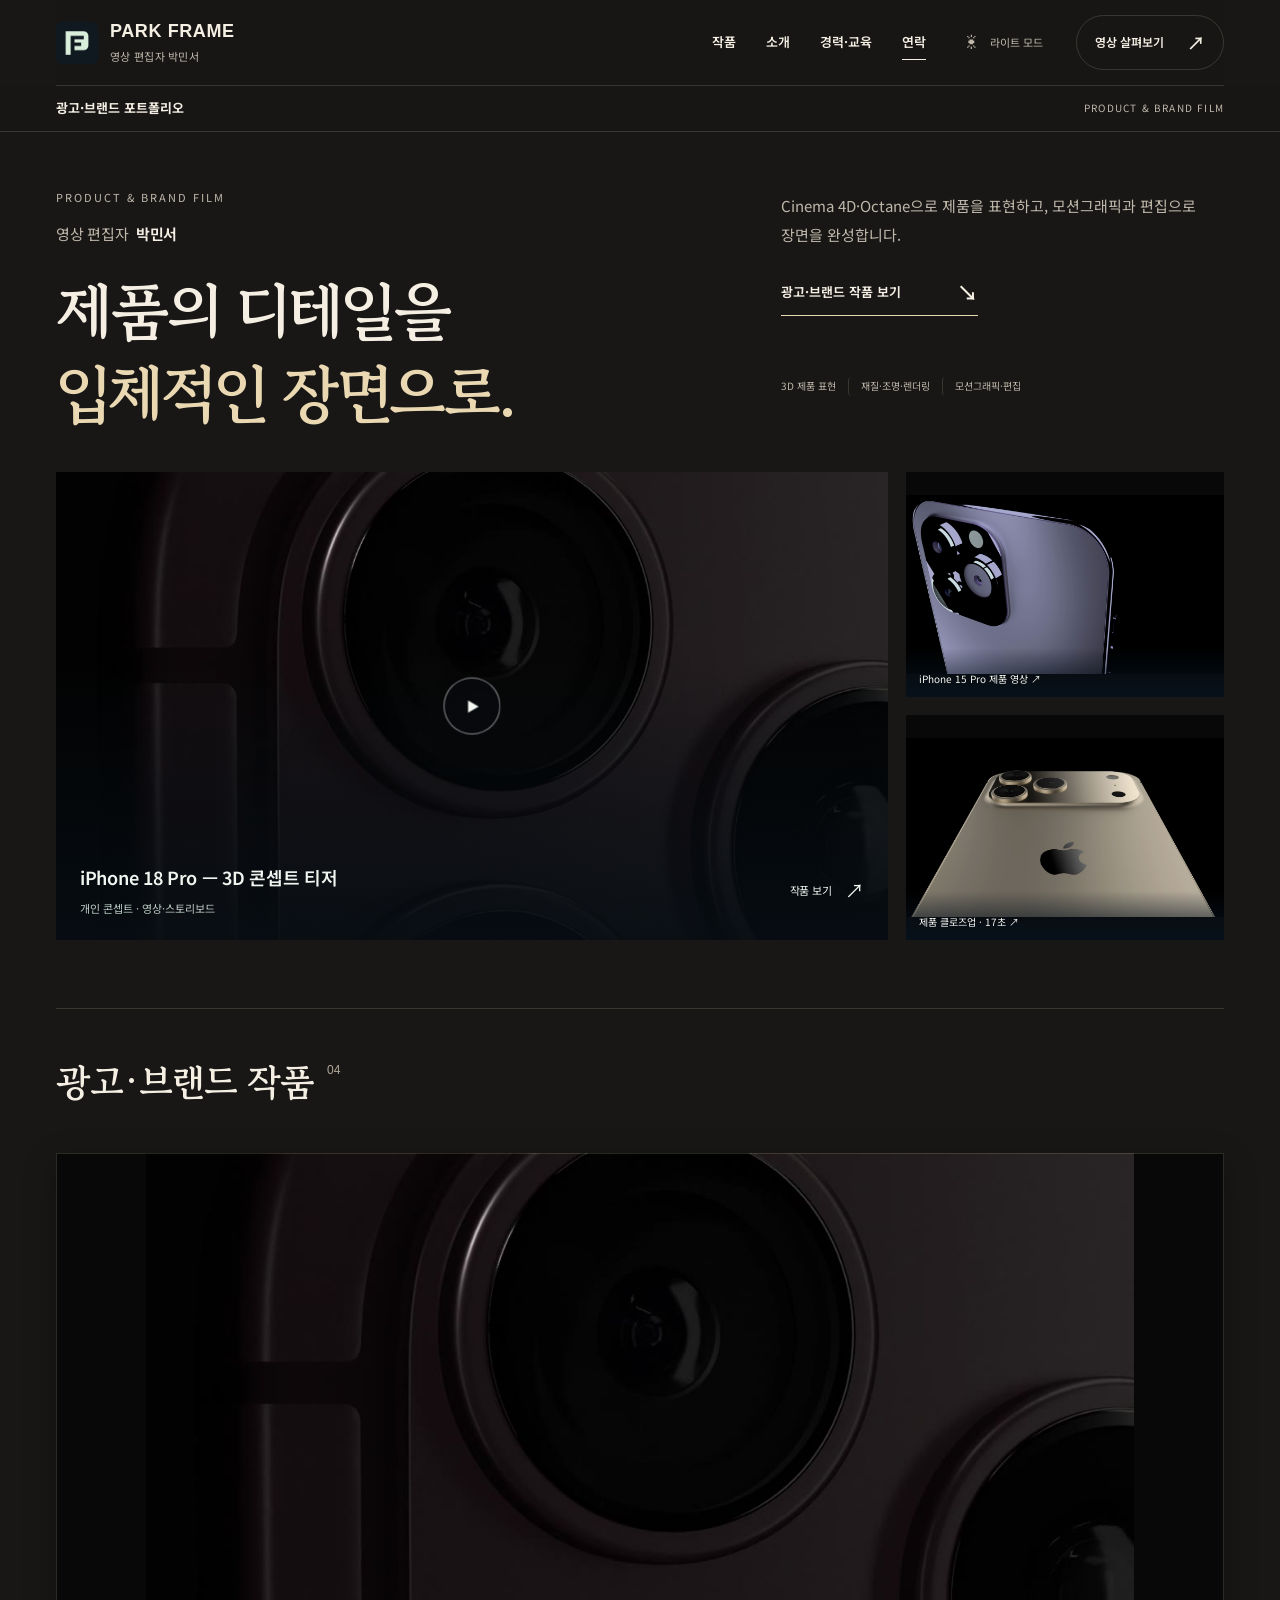
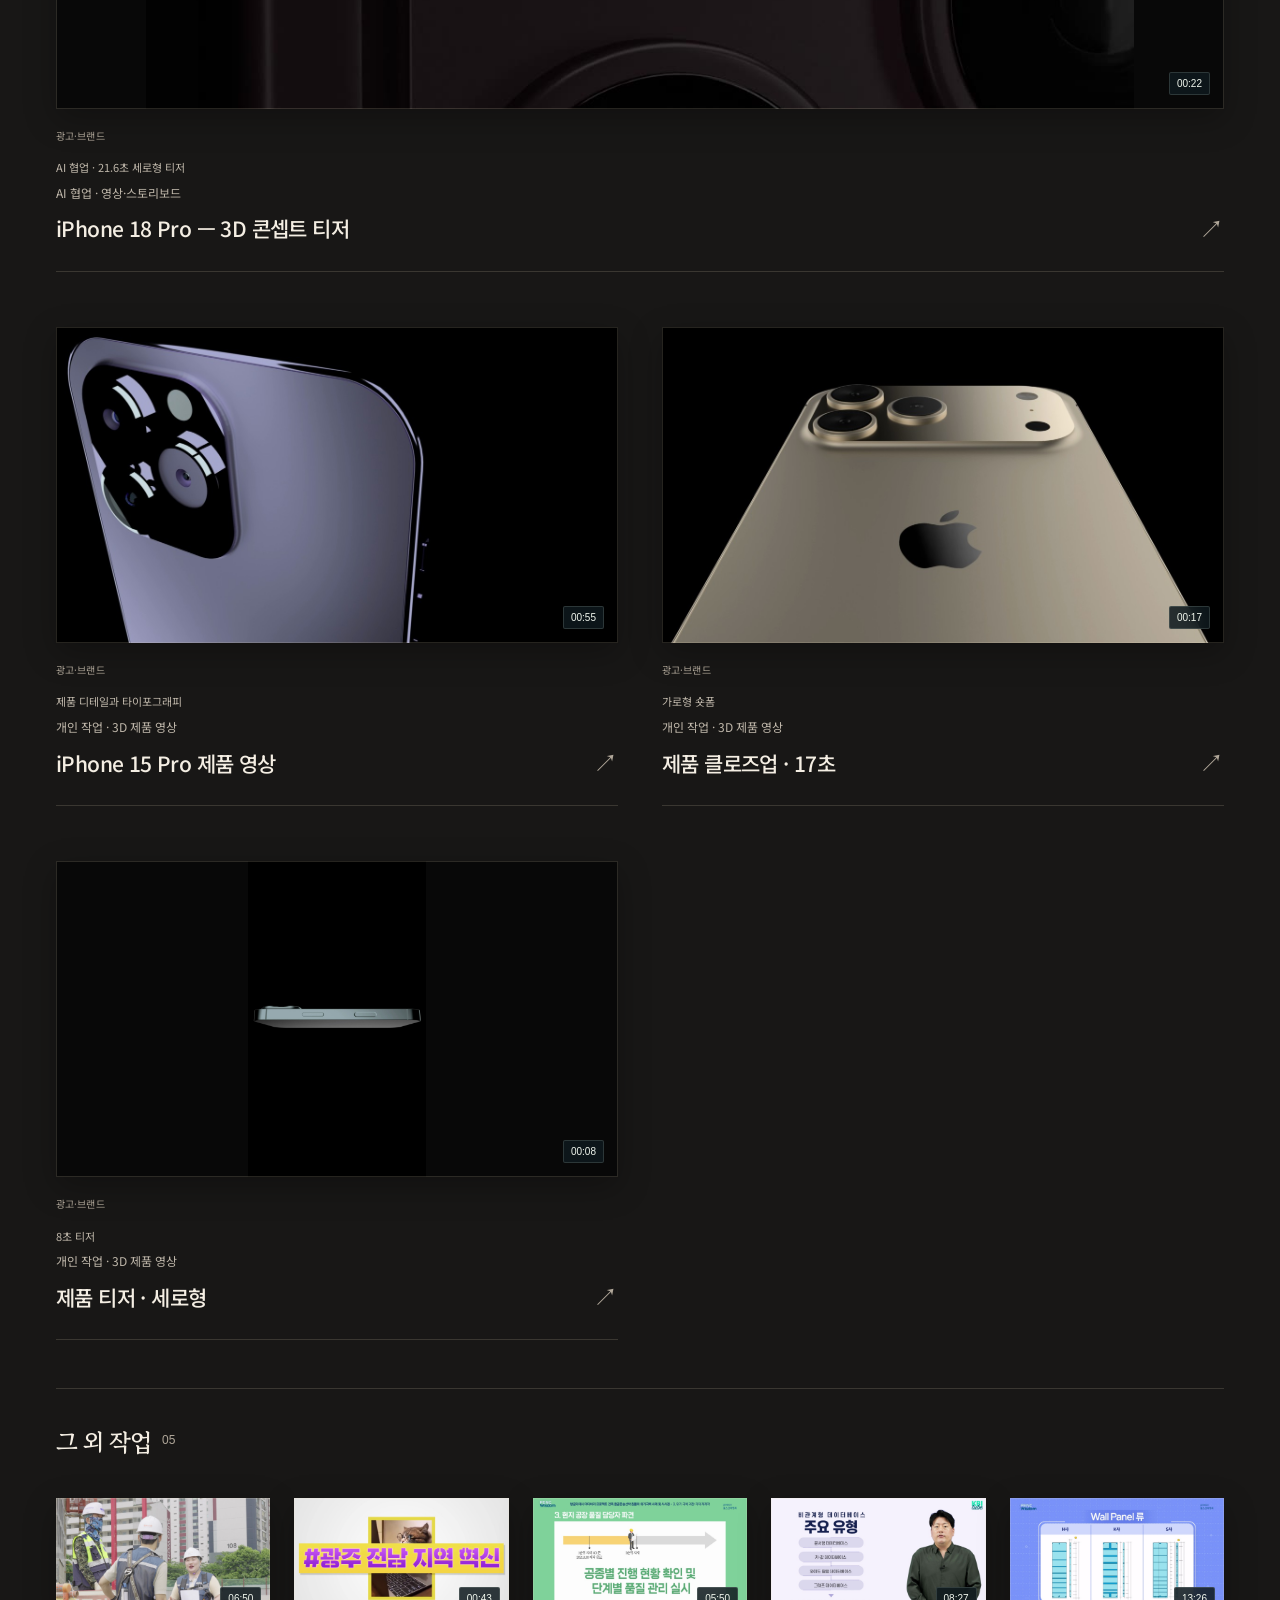
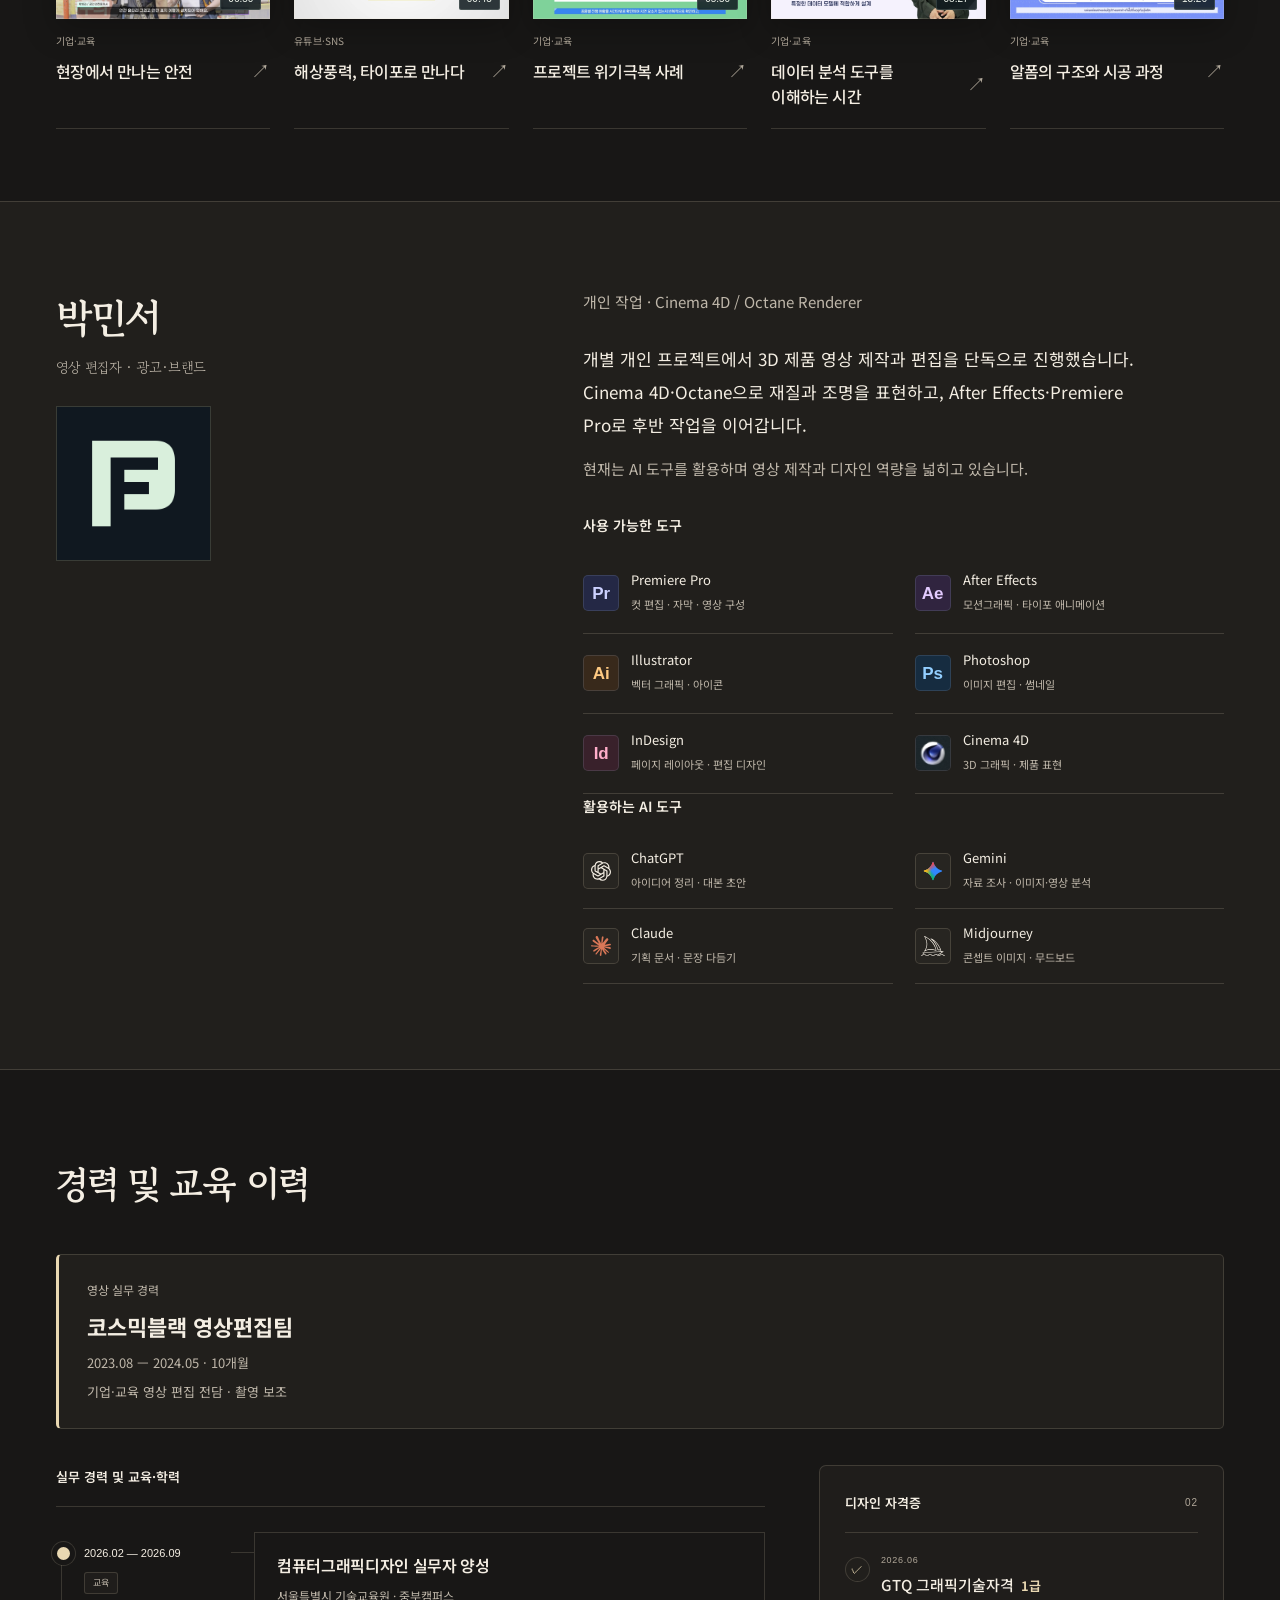
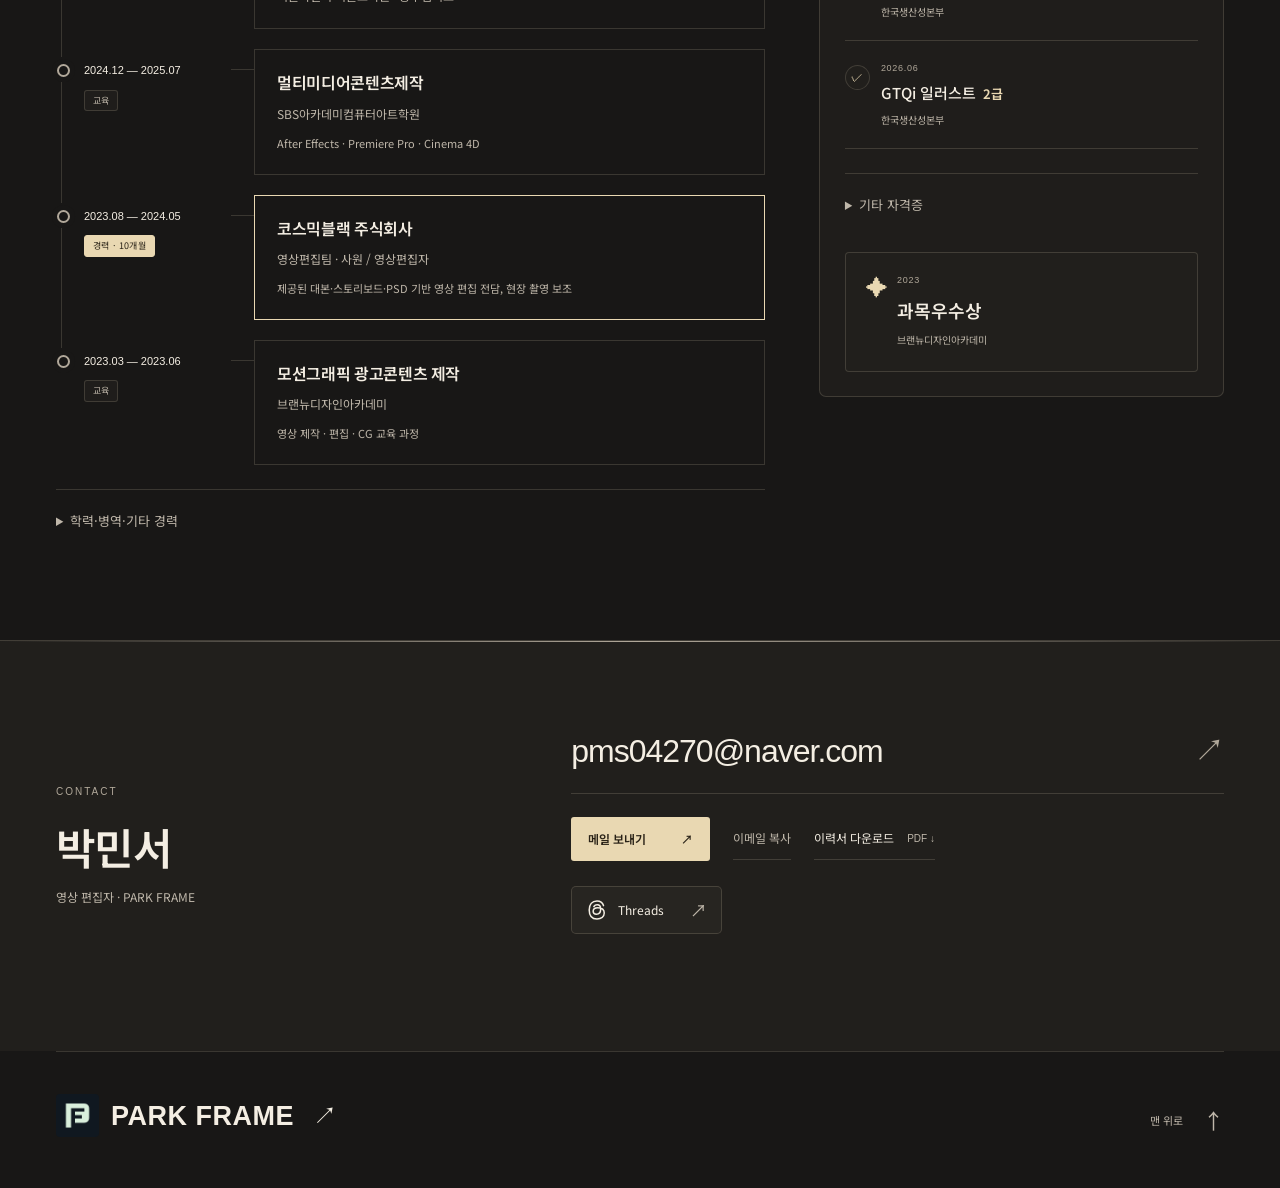
==== commit 2f71a0e5: "Update focused portfolios and verified media" ====
--- a/brand/index.html
+++ b/brand/index.html
@@ -115,7 +115,7 @@
 const edition="brand";
 const categories={corporate:'기업·교육',brand:'광고·브랜드',social:'유튜브·SNS'};
 const works=[
- {"id": 9, "title": "iPhone 18 Pro — 3D 콘셉트 티저", "subtitle": "개인 콘셉트 · 21.6초 세로형 티저", "categories": ["brand", "social"], "duration": "00:22", "format": "세로형 · 1080 × 1920 · 30fps · 21.6초", "portrait": true, "summary": "반사광과 제품 디테일로 전개하는 21.6초 콘셉트 티저.", "description": "어둠과 반사광으로 제품의 형태를 드러내는 개인 3D 콘셉트 티저입니다. 렌즈와 소재, 모서리의 디테일에서 후면 전체로 시선을 확장하고, 제품명으로 마무리하는 21.6초 세로형 영상으로 구성했습니다."},
+ {"id": 9, "title": "iPhone 18 Pro — 3D 콘셉트 티저", "subtitle": "AI 협업 · 21.6초 세로형 티저", "categories": ["brand", "social"], "duration": "00:22", "format": "세로형 · 1080 × 1920 · 30fps · 21.6초", "portrait": true, "summary": "반사광과 제품 디테일로 전개하는 21.6초 콘셉트 티저.", "description": "어둠과 반사광으로 제품의 형태를 드러내는 개인 3D 콘셉트 티저입니다. 렌즈와 소재, 모서리의 디테일에서 후면 전체로 시선을 확장하고, 제품명으로 마무리하는 21.6초 세로형 영상으로 구성했습니다."},
  {id:6,title:'현장에서 만나는 안전',subtitle:'포스코이앤씨 · 안전 부동산 콘셉 영상',categories:['corporate'],duration:'06:50',format:'가로형 · 3840 × 2160',summary:'대화와 현장 방문, 체험 장면으로 안전 활동을 소개하는 기업 영상.',description:"포스코이앤씨의 건설 현장 안전 활동을 소개하는 기업 콘텐츠입니다. 코스믹블랙 재직 당시 현장 촬영을 보조하고, 기존 기획과 제공된 PSD 디자인을 바탕으로 영상 편집을 단독으로 담당했습니다."},
  {id:4,title:'iPhone 15 Pro 제품 영상',subtitle:'제품 디테일과 타이포그래피',categories:['brand'],duration:'00:55',format:'가로형 · 1920 × 1080',summary:'어두운 배경과 금속성 질감, 다양한 제품 각도로 구성한 광고 형식의 영상.',description:"iPhone 15 Pro의 형태와 표면 질감을 시각화한 개인 3D 제품 필름입니다. Cinema 4D·Octane Renderer로 제품 장면을 제작하고, After Effects·Premiere Pro로 후반 작업과 편집을 단독으로 진행했습니다."},
  {id:1,title:'해상풍력, 타이포로 만나다',subtitle:'IU-GJ · 해상풍력발전기 샘플',categories:['social'],duration:'00:43',format:'가로형 · 1920 × 1080',summary:'큰 한글 타이포와 이미지, 해시태그를 활용한 SNS형 샘플 영상.',description:"해상풍력 콘텐츠를 예고편 형식으로 전달하는 외주 프로젝트입니다. 제공된 디자인과 스토리보드를 바탕으로 타이포그래피와 이미지 전환을 활용한 영상 편집을 담당했습니다."},
@@ -206,10 +206,12 @@
 works.forEach(work=>Object.assign(work,projectCopy[work.id]));
 // New concept teaser: only confirmed contribution is listed.
 Object.assign(works.find(work=>work.id===9),{
- production:'개인 콘셉트 프로젝트 · 비공식 팬메이드',
- role:'스토리보드 제작 · 티저 영상 제작',
- tools:[],
- process:'윤곽 → 렌즈 → 소재·모서리 → 후면 전체 → 제품명으로 이어지는 장면 흐름을 구성했습니다. 스토리보드에 컷별 시간과 카메라·반사광의 연출 방향을 정리했습니다.',
+ production:'AI 협업 기반 개인 콘셉트 프로젝트 · 비공식 팬메이드',
+ role:'ChatGPT·Codex를 활용한 Cinema 4D 제작 · 스토리보드·티저 제작',
+ tools:['Cinema 4D','ChatGPT','Codex'],
+ description:'ChatGPT·Codex와 협업하며 Cinema 4D로 제작한 개인 3D 콘셉트 티저입니다. AI를 제작 보조 도구로 활용해 제품의 윤곽과 렌즈·소재 디테일을 장면으로 구성하고, 21.6초 세로형 영상과 스토리보드로 정리했습니다.',
+ aiWorkflow:'ChatGPT와 제작 방향을 논의하고, Codex를 활용해 Cinema 4D 작업을 진행하는 방식으로 제작했습니다.',
+ process:'어둠 속 윤곽에서 렌즈·소재·모서리, 후면 전체로 시선을 확장하는 컷 흐름을 구성했습니다. 스토리보드에는 장면별 시간과 카메라·반사광의 연출 방향을 정리했습니다.',
  storyboard:'../assets/iphone18-storyboard.pdf'
 });
 const scenePoints={
@@ -233,14 +235,14 @@
  status.textContent=sceneTime(time)+' 위치로 이동했습니다. 재생 버튼으로 시청하세요.';
 }
 function projectDetails(work){
- const rows=[['제작 구분',work.production],['담당 범위',work.role],['협업 방식',work.collaboration],['제공 자료',work.sources],['표현·편집 방향',work.process],['사용 툴',work.tools.join(' · ')]];
+ const rows=[['제작 구분',work.production],['담당 범위',work.role],['AI 활용 방식',work.aiWorkflow],['협업 방식',work.collaboration],['제공 자료',work.sources],['표현·편집 방향',work.process],['사용 툴',work.tools.join(' · ')]];
  const details=rows.filter(([,value])=>value).map(([label,value])=>`<div class="project-credit"><dt>${label}</dt><dd>${value}</dd></div>`).join('');
  const storyboard=work.storyboard?`<div class="project-credit"><dt>스토리보드</dt><dd><a class="storyboard-link" href="${work.storyboard}" target="_blank" rel="noopener">스토리보드 보기 · PDF ↗</a><p class="storyboard-note">9쪽 · 장면 구성과 연출 방향</p><div class="project-scene-grid">${['윤곽의 발견','소재의 디테일','후면 전체'].map((label,i)=>`<figure><img src="../assets/iphone18-scene-${i+1}.jpg" alt="${label} 대표 장면" loading="lazy"><figcaption>${label}</figcaption></figure>`).join('')}</div></dd></div>`:'';
  return details+storyboard;
 }
 const grid=document.querySelector('#work-grid');
-grid.innerHTML=works.filter(work=>work.categories.includes(edition)).map((work,index)=>`<article class="work-card" data-work-id="${work.id}"><button class="card-button open-work" data-work="${work.id}" aria-label="${work.title} 작품 열기"><div class="card-image ${work.portrait?'portrait':''}"><img src="../assets/work-${work.id}.jpg" alt="${work.title} 영상의 대표 장면" loading="lazy"><span class="card-watch" aria-hidden="true">▶ 영상 보기</span><span class="card-duration">${work.duration}</span></div><div class="card-topline"><div class="card-tags">${(work.categories.includes(edition)?[edition]:work.categories).map(cat=>`<span>${categories[cat]}</span>`).join('')}</div></div><p class="card-project-label">${work.subtitle}</p><p class="card-credit">${work.id===9?"개인 콘셉트 · 영상·스토리보드":[4,3,5].includes(work.id)?"개인 작업 · 3D 제품 영상":work.id===6?"회사 작업 · 촬영 보조·단독 편집":work.id===1?"외주 작업 · 영상 편집":"회사 작업 · 영상 편집 전담"}</p><div class="card-title-row"><h3>${work.title}</h3><span class="card-arrow" aria-hidden="true">↗</span></div></button></article>`).join('');
-document.querySelector('#other-grid').innerHTML=works.filter(work=>!work.categories.includes(edition)).map((work,index)=>`<article class="work-card" data-work-id="${work.id}"><button class="card-button open-work" data-work="${work.id}" aria-label="${work.title} 작품 열기"><div class="card-image ${work.portrait?'portrait':''}"><img src="../assets/work-${work.id}.jpg" alt="${work.title} 영상의 대표 장면" loading="lazy"><span class="card-watch" aria-hidden="true">▶ 영상 보기</span><span class="card-duration">${work.duration}</span></div><div class="card-topline"><div class="card-tags">${(work.categories.includes(edition)?[edition]:work.categories).map(cat=>`<span>${categories[cat]}</span>`).join('')}</div></div><p class="card-project-label">${work.subtitle}</p><p class="card-credit">${work.id===9?"개인 콘셉트 · 영상·스토리보드":[4,3,5].includes(work.id)?"개인 작업 · 3D 제품 영상":work.id===6?"회사 작업 · 촬영 보조·단독 편집":work.id===1?"외주 작업 · 영상 편집":"회사 작업 · 영상 편집 전담"}</p><div class="card-title-row"><h3>${work.title}</h3><span class="card-arrow" aria-hidden="true">↗</span></div></button></article>`).join('');
+grid.innerHTML=works.filter(work=>work.categories.includes(edition)).map((work,index)=>`<article class="work-card" data-work-id="${work.id}"><button class="card-button open-work" data-work="${work.id}" aria-label="${work.title} 작품 열기"><div class="card-image ${work.portrait?'portrait':''}"><img src="../assets/work-${work.id}.jpg" alt="${work.title} 영상의 대표 장면" loading="lazy"><span class="card-watch" aria-hidden="true">▶ 영상 보기</span><span class="card-duration">${work.duration}</span></div><div class="card-topline"><div class="card-tags">${(work.categories.includes(edition)?[edition]:work.categories).map(cat=>`<span>${categories[cat]}</span>`).join('')}</div></div><p class="card-project-label">${work.subtitle}</p><p class="card-credit">${work.id===9?"AI 협업 · 영상·스토리보드":[4,3,5].includes(work.id)?"개인 작업 · 3D 제품 영상":work.id===6?"회사 작업 · 촬영 보조·단독 편집":work.id===1?"외주 작업 · 영상 편집":"회사 작업 · 영상 편집 전담"}</p><div class="card-title-row"><h3>${work.title}</h3><span class="card-arrow" aria-hidden="true">↗</span></div></button></article>`).join('');
+document.querySelector('#other-grid').innerHTML=works.filter(work=>!work.categories.includes(edition)).map((work,index)=>`<article class="work-card" data-work-id="${work.id}"><button class="card-button open-work" data-work="${work.id}" aria-label="${work.title} 작품 열기"><div class="card-image ${work.portrait?'portrait':''}"><img src="../assets/work-${work.id}.jpg" alt="${work.title} 영상의 대표 장면" loading="lazy"><span class="card-watch" aria-hidden="true">▶ 영상 보기</span><span class="card-duration">${work.duration}</span></div><div class="card-topline"><div class="card-tags">${(work.categories.includes(edition)?[edition]:work.categories).map(cat=>`<span>${categories[cat]}</span>`).join('')}</div></div><p class="card-project-label">${work.subtitle}</p><p class="card-credit">${work.id===9?"AI 협업 · 영상·스토리보드":[4,3,5].includes(work.id)?"개인 작업 · 3D 제품 영상":work.id===6?"회사 작업 · 촬영 보조·단독 편집":work.id===1?"외주 작업 · 영상 편집":"회사 작업 · 영상 편집 전담"}</p><div class="card-title-row"><h3>${work.title}</h3><span class="card-arrow" aria-hidden="true">↗</span></div></button></article>`).join('');
 const portfolioViews={
  all:{order:[9,6,4,2,7,8,1,3,5],featured:[6,4,2],headline:'정보는 명확하게.<br>장면은 <span class="accent">인상 깊게.</span>',intro:'기업·교육 영상 편집 실무 경험을 바탕으로, 3D 제품 영상까지 제작합니다.',caption:'촬영 보조 · 단독 편집',heading:'작품'},
  corporate:{order:[2,8,7,6],featured:[2,8,7],headline:'복잡한 정보도<br><span class="accent">이해하기 쉽게.</span>',intro:'제공된 대본·디자인을 바탕으로 편집한 기업·교육 영상',caption:'교육 콘텐츠 · 영상 편집 전담',heading:'기업·교육 작품'},
